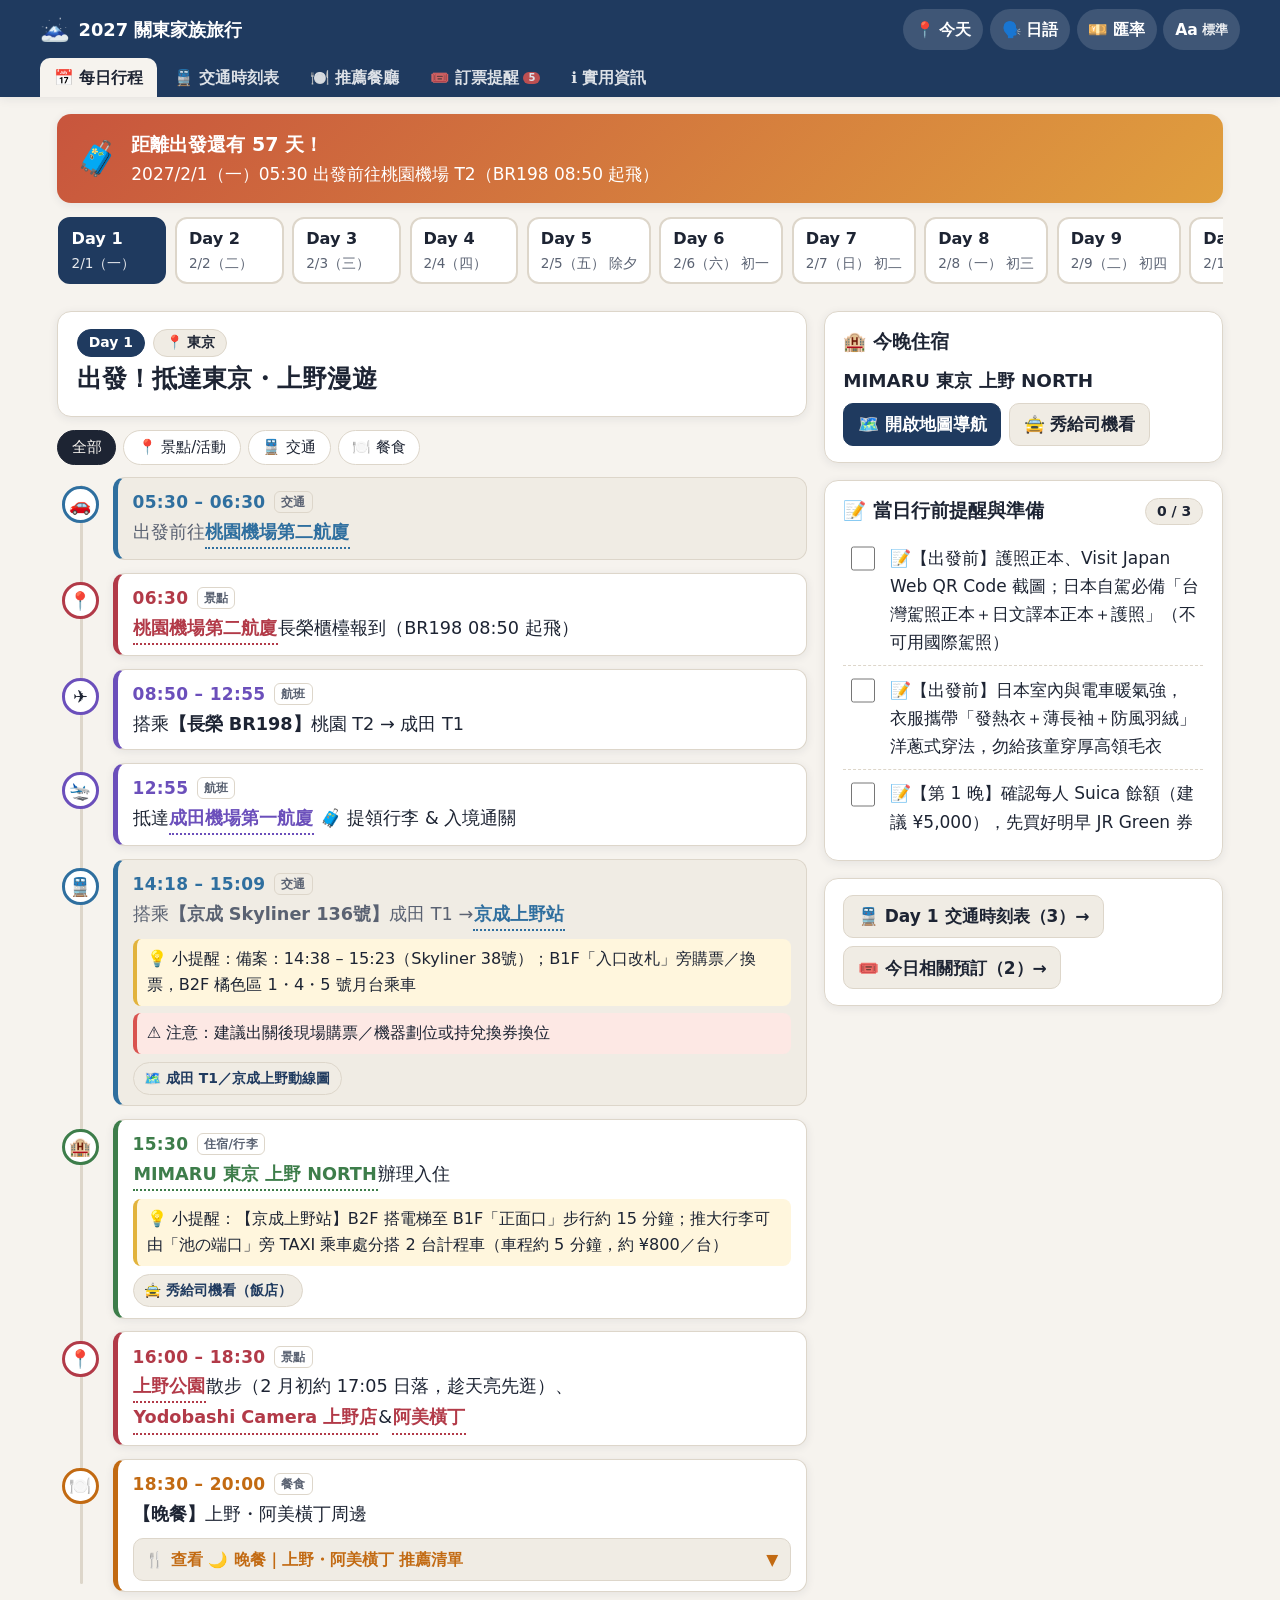
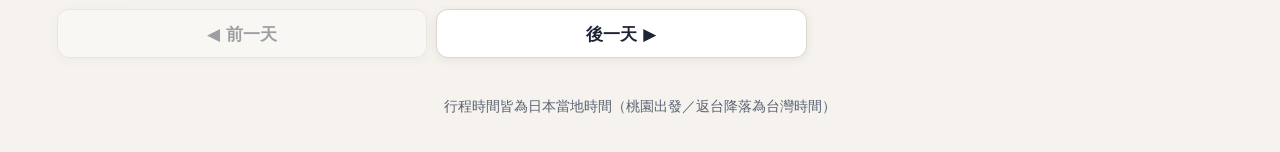
==== index.html @ 56d00644 "Update index.html" ====
<!DOCTYPE html>
<html lang="zh-Hant">
<head>
<meta charset="UTF-8">
<meta name="viewport" content="width=device-width, initial-scale=1, viewport-fit=cover">
<meta name="theme-color" content="#1f3a5f">
<meta name="mobile-web-app-capable" content="yes">
<meta name="apple-mobile-web-app-capable" content="yes">
<meta name="apple-mobile-web-app-status-bar-style" content="black-translucent">
<meta name="apple-mobile-web-app-title" content="關東家族旅行">
<meta name="description" content="2027/2/1–2/10 日本關東10天9夜家族旅行互動行程表、訂票提醒、交通時刻表查詢、推薦餐廳、準備清單與離線導覽助理">
<title>2027 日本關東 10天9夜 家族旅行助理</title>
<link rel="manifest" href="manifest.json">
<link rel="apple-touch-icon" href="apple-touch-icon.png">
<link rel="icon" type="image/svg+xml" href="icon.svg">
<link rel="icon" href="data:image/svg+xml,<svg xmlns='http://www.w3.org/2000/svg' viewBox='0 0 100 100'><text y='.9em' font-size='90'>🗻</text></svg>">
<style>
:root{
  --fs:17px;
  --bg:#f6f3ee; --surface:#ffffff; --surface2:#f0ece4; --text:#1d2433; --muted:#5a6272;
  --line:#ddd6ca; --primary:#1f3a5f; --primary-ink:#ffffff; --accent:#c8553d;
  --c-flight:#6b4fbb; --c-transit:#2f6f9f; --c-food:#c26a12; --c-hotel:#3d7d4a; --c-sight:#b23a48; --c-event:#a1307f;
  --tip-bg:#fff6dd; --tip-line:#e2b33c; --warn-bg:#fde8e4; --warn-line:#d9534f;
  --tier-a:#b23a48; --tier-b:#2f6f9f; --tier-c:#3d7d4a;
  --now:#0f8a5f; --urgent:#c83e2b; --upcoming:#c26a12;
  --shadow:0 2px 10px rgba(30,40,60,.08);
  --radius:14px;
}
[data-theme="dark"]{
  --bg:#12161d; --surface:#1b212b; --surface2:#242c38; --text:#eef1f6; --muted:#a9b2c1;
  --line:#323c4b; --primary:#8fb8ff; --primary-ink:#0d1420; --accent:#ff8a70;
  --c-flight:#b9a3ff; --c-transit:#7cc0ff; --c-food:#ffb366; --c-hotel:#86d897; --c-sight:#ff8f9d; --c-event:#f39be0;
  --tip-bg:#3a3218; --tip-line:#c9a23a; --warn-bg:#40221f; --warn-line:#ff7b72;
  --tier-a:#ff8f9d; --tier-b:#7cc0ff; --tier-c:#86d897;
  --now:#3ddc97; --urgent:#ff7b72; --upcoming:#ffb366;
  --shadow:0 2px 10px rgba(0,0,0,.4);
}
*{box-sizing:border-box}
html{font-size:var(--fs);-webkit-text-size-adjust:100%}
body{margin:0;background:var(--bg);color:var(--text);
  font-family:"Noto Sans TC","PingFang TC","Microsoft JhengHei","Heiti TC",system-ui,-apple-system,"Segoe UI","Apple Color Emoji","Segoe UI Emoji","Segoe UI Symbol","Noto Color Emoji",sans-serif;
  line-height:1.65;padding-bottom:calc(min(4.8rem,92px) + env(safe-area-inset-bottom))}
a{color:var(--primary)}
button{font:inherit;color:inherit;cursor:pointer}
:focus-visible{outline:3px solid var(--accent);outline-offset:2px;border-radius:6px}
.sr-only{position:absolute;width:1px;height:1px;overflow:hidden;clip:rect(0 0 0 0)}

/* ---------- Header ---------- */
header.top{position:sticky;top:0;z-index:20;background:var(--primary);color:var(--primary-ink);
  padding:calc(.55rem + env(safe-area-inset-top)) 1rem .55rem;box-shadow:var(--shadow)}
.top-row{display:flex;align-items:center;gap:.6rem;max-width:1200px;margin:0 auto;flex-wrap:wrap}
.brand{display:flex;align-items:center;gap:.5rem;font-weight:700;font-size:1.05rem;flex:1 1 auto;min-width:0}
.brand span.t{white-space:nowrap;overflow:hidden;text-overflow:ellipsis}
.brand .logo{font-size:1.4rem}
.tools{display:flex;align-items:center;gap:.4rem;flex-wrap:wrap}
.fontbar{display:flex;align-items:center;background:rgba(255,255,255,.14);border-radius:999px;padding:.15rem}
[data-theme="dark"] .fontbar{background:rgba(0,0,0,.18)}
.fontbar .lbl{font-size:.8rem;padding:0 .45rem 0 .55rem;opacity:.9;white-space:nowrap}
.fontbar button{border:0;background:transparent;color:inherit;border-radius:999px;min-width:2.2rem;height:2.2rem;
  display:flex;align-items:center;justify-content:center;font-weight:700;line-height:1;padding:0 .35rem}
.fontbar button[aria-pressed="true"]{background:var(--primary-ink);color:var(--primary)}
.iconbtn{border:0;background:rgba(255,255,255,.14);color:inherit;border-radius:999px;height:2.4rem;min-width:2.4rem;padding:0 .7rem;font-size:.92rem;font-weight:700;display:inline-flex;align-items:center;justify-content:center;gap:.25rem}
[data-theme="dark"] .iconbtn{background:rgba(0,0,0,.18)}
.net-pill{font-size:.78rem;font-weight:800;padding:.2rem .55rem;border-radius:999px;background:#d9534f;color:#fff;display:none;align-items:center;gap:.25rem}
.net-pill.offline{display:inline-flex}
.pwa-steps{text-align:left;background:var(--surface2);border:1px solid var(--line);border-radius:12px;padding:.75rem .95rem;margin:.65rem 0;font-size:.92rem}
.pwa-steps h4{margin:0 0 .3rem;font-size:1rem;color:var(--primary)}
.pwa-steps ol{margin:0;padding-left:1.25rem}
.pwa-steps li{margin:.25rem 0}
nav.tabs{display:none}

/* ---------- Bottom nav (mobile) ---------- */
nav.bottom{position:fixed;left:0;right:0;bottom:0;z-index:30;background:var(--surface);border-top:1px solid var(--line);
  display:flex;justify-content:space-around;overflow-x:auto;padding:.22rem .1rem calc(.22rem + env(safe-area-inset-bottom));box-shadow:0 -2px 10px rgba(0,0,0,.06)}
nav.bottom button{flex:1 0 auto;min-width:2.65rem;border:0;background:none;display:flex;flex-direction:column;align-items:center;gap:.04rem;
  padding:.24rem .15rem;font-size:min(.7rem,13.5px);color:var(--muted);border-radius:10px;white-space:nowrap;position:relative}
nav.bottom button .ic{font-size:min(1.2rem,22px);line-height:1.15}
nav.bottom button[aria-current="page"]{color:var(--primary);font-weight:700;background:var(--surface2)}
.nav-badge{position:absolute;top:.1rem;right:calc(50% - 1.15rem);background:#d9534f;color:#fff;font-size:10px;font-weight:800;line-height:1.2;padding:0 .28rem;border-radius:999px;min-width:1rem;text-align:center}
nav.tabs button{position:relative}
nav.tabs .nav-badge{position:static;margin-left:.25rem;vertical-align:middle;display:inline-block}

main{max-width:1200px;margin:0 auto;padding:1rem}
.view{display:none}
.view.active{display:block;animation:fade .25s ease}
@keyframes fade{from{opacity:0;transform:translateY(4px)}to{opacity:1;transform:none}}

/* ---------- Banner ---------- */
.banner{background:linear-gradient(135deg,var(--accent),#e09f3e);color:#fff;border-radius:var(--radius);
  padding:.85rem 1.1rem;margin-bottom:.65rem;display:flex;align-items:center;justify-content:space-between;gap:.8rem;box-shadow:var(--shadow);flex-wrap:wrap}
[data-theme="dark"] .banner{background:linear-gradient(135deg,#7a2f22,#7a5a1f)}
.banner-main{display:flex;align-items:center;gap:.8rem;flex:1 1 18rem}
.banner .big{font-size:2rem}
.banner b{font-size:1.12rem}

/* ---------- Day picker ---------- */
.daywrap{display:grid;gap:1rem;grid-template-columns:minmax(0,1fr)}
.daywrap > *{min-width:0}
.daypicker{display:flex;gap:.5rem;overflow-x:auto;padding:.2rem .1rem .6rem;scroll-snap-type:x mandatory;-webkit-overflow-scrolling:touch}
.daypicker::-webkit-scrollbar{height:6px}.daypicker::-webkit-scrollbar-thumb{background:var(--line);border-radius:3px}
.daychip{scroll-snap-align:start;flex:0 0 auto;border:2px solid var(--line);background:var(--surface);border-radius:12px;
  padding:.4rem .7rem;text-align:left;min-width:6.4rem;position:relative}
.daychip .dn{font-weight:800;font-size:.95rem;display:block}
.daychip .dd{font-size:.8rem;color:var(--muted);display:block;white-space:nowrap}
.daychip[aria-selected="true"]{border-color:var(--primary);background:var(--primary);color:var(--primary-ink)}
.daychip[aria-selected="true"] .dd{color:inherit;opacity:.9}
.daychip .todaydot{position:absolute;top:.35rem;right:.4rem;background:var(--now);color:#fff;font-size:.65rem;border-radius:6px;padding:0 .3rem}

.dayhead{background:var(--surface);border-radius:var(--radius);padding:1rem 1.1rem;box-shadow:var(--shadow);border:1px solid var(--line)}
.dayhead .row1{display:flex;align-items:center;gap:.5rem;flex-wrap:wrap}
.pill{display:inline-flex;align-items:center;gap:.25rem;border-radius:999px;padding:.08rem .65rem;font-size:.82rem;font-weight:700;background:var(--surface2);color:var(--text);border:1px solid var(--line)}
.pill.holiday{background:#c8102e;color:#fff;border-color:#c8102e}
.pill.area{background:var(--primary);color:var(--primary-ink);border-color:var(--primary)}
.pill.urgent{background:rgba(217,83,79,.15);color:var(--urgent);border-color:var(--urgent)}
.pill.upcoming{background:rgba(194,106,18,.15);color:var(--upcoming);border-color:var(--upcoming)}
.pill.done{background:rgba(15,138,95,.15);color:var(--now);border-color:var(--now)}
.dayhead h2{margin:.35rem 0 .2rem;font-size:1.45rem;line-height:1.35}
.dayhead .date{color:var(--muted);font-size:.95rem}
.daynav{display:flex;gap:.5rem;margin-top:.7rem}
.daynav button{flex:1;border:1px solid var(--line);background:var(--surface2);border-radius:10px;padding:.5rem;font-weight:700}
.daynav button:disabled{opacity:.4;cursor:default}
.stats{display:flex;gap:.4rem;flex-wrap:wrap;margin-top:.6rem}

/* ---------- Filter ---------- */
.filters{display:flex;gap:.4rem;flex-wrap:wrap;margin:.2rem 0 .1rem}
.filters button{border:1px solid var(--line);background:var(--surface);border-radius:999px;padding:.25rem .8rem;font-size:.88rem}
.filters button[aria-pressed="true"]{background:var(--text);color:var(--bg);border-color:var(--text)}

/* ---------- Timeline ---------- */
.timeline{list-style:none;margin:0;padding:0;position:relative}
.timeline::before{content:"";position:absolute;left:1.35rem;top:.5rem;bottom:.5rem;width:3px;background:var(--line);border-radius:2px}
.ev{position:relative;padding-left:3.3rem;margin:0 0 .75rem}
.ev .dot{position:absolute;left:.3rem;top:.55rem;width:2.15rem;height:2.15rem;border-radius:50%;display:flex;align-items:center;justify-content:center;
  font-size:1.05rem;background:var(--surface);border:3px solid var(--cat);z-index:1}
.ev .card{background:var(--surface);border:1px solid var(--line);border-left:5px solid var(--cat);border-radius:12px;padding:.6rem .85rem;box-shadow:var(--shadow)}
.ev .time{font-weight:800;color:var(--cat);font-size:1rem;letter-spacing:.02em;display:flex;align-items:center;gap:.5rem;flex-wrap:wrap}
.ev .cat{font-size:.72rem;font-weight:700;color:var(--muted);border:1px solid var(--line);border-radius:6px;padding:0 .35rem}
.ev .txt{font-size:1.04rem;margin-top:.1rem;word-break:break-word}
.ev.transit .txt{color:var(--muted)}
.ev.flight{--cat:var(--c-flight)} .ev.transit{--cat:var(--c-transit)} .ev.food{--cat:var(--c-food)}
.ev.hotel{--cat:var(--c-hotel)} .ev.sight{--cat:var(--c-sight)} .ev.event{--cat:var(--c-event)}
.ev.transit .card{background:var(--surface2);box-shadow:none}
.ev.past .card{opacity:.6}
.ev.now .card{outline:3px solid var(--now);outline-offset:1px}
.ev .nowtag{background:var(--now);color:#fff;border-radius:6px;padding:0 .4rem;font-size:.75rem}
a.place{display:inline-flex;align-items:center;gap:.1rem;font-weight:700;color:var(--cat);text-decoration:none;border-bottom:2px dotted currentColor;padding:0 .05rem}
.ev.transit a.place{color:var(--c-transit)}
a.place:hover{background:var(--surface2)}
.tip{margin-top:.45rem;background:var(--tip-bg);border-left:4px solid var(--tip-line);border-radius:8px;padding:.4rem .6rem;font-size:.95rem}
.tip.warn{background:var(--warn-bg);border-color:var(--warn-line)}
.ev-links{display:flex;gap:.4rem;flex-wrap:wrap;margin-top:.5rem}
.ev-chip{display:inline-flex;align-items:center;gap:.25rem;font-size:.8rem;font-weight:700;padding:.2rem .55rem;border-radius:8px;
  background:var(--surface);border:1px solid var(--line);color:var(--primary);text-decoration:none;line-height:1.35}
.ev-chip:hover{border-color:var(--primary);background:var(--primary);color:var(--primary-ink)}
.ev-chip.bk-chip{color:var(--c-event)}
.ev-chip.bk-chip.done{color:var(--now);border-color:var(--now)}
.ev-chip.bk-chip:hover{background:var(--c-event);color:#fff;border-color:var(--c-event)}

/* ---------- Inline Meal Recommendations ---------- */
.meal-drawer{margin-top:.55rem;border:1px solid var(--line);border-radius:10px;background:var(--surface2);overflow:hidden}
.meal-drawer summary{padding:.45rem .7rem;font-weight:800;font-size:.92rem;cursor:pointer;color:var(--c-food);display:flex;align-items:center;justify-content:space-between;user-select:none}
.meal-drawer summary:hover{background:rgba(194,106,18,.08)}
.meal-drawer-body{padding:.55rem .7rem;border-top:1px solid var(--line);background:var(--surface);font-size:.93rem}
.tier-block{margin-bottom:.55rem}
.tier-block:last-child{margin-bottom:0}
.tier-badge{display:inline-flex;align-items:center;gap:.25rem;font-size:.82rem;font-weight:800;padding:.1rem .5rem;border-radius:6px;margin-bottom:.25rem}
.tier-badge.ta{background:rgba(178,58,72,.12);color:var(--tier-a);border:1px solid var(--tier-a)}
.tier-badge.tb{background:rgba(47,111,159,.12);color:var(--tier-b);border:1px solid var(--tier-b)}
.tier-badge.tc{background:rgba(61,125,74,.12);color:var(--tier-c);border:1px solid var(--tier-c)}
.tier-list{margin:0;padding-left:1.15rem}
.tier-list li{margin:.22rem 0;line-height:1.5}
.map-mini{display:inline-flex;align-items:center;font-size:.78rem;font-weight:700;padding:.05rem .4rem;margin-left:.3rem;border-radius:6px;background:var(--surface2);border:1px solid var(--line);text-decoration:none;color:var(--primary);white-space:nowrap}
.map-mini:hover{background:var(--primary);color:var(--primary-ink)}

.side-cards{display:grid;gap:1rem}
.box{background:var(--surface);border:1px solid var(--line);border-radius:var(--radius);padding:.9rem 1.1rem;box-shadow:var(--shadow)}
.box h3{margin:0 0 .45rem;font-size:1.1rem;display:flex;align-items:center;gap:.4rem;flex-wrap:wrap}
.box ul{margin:0;padding-left:1.2rem}
.box li{margin:.25rem 0}
.hotelname{font-weight:800;font-size:1.08rem}
.btn{display:inline-flex;align-items:center;gap:.35rem;border:1px solid var(--line);background:var(--surface2);border-radius:10px;padding:.4rem .8rem;
  font-weight:700;text-decoration:none;color:var(--text);margin-top:.4rem}
.btn.primary{background:var(--primary);color:var(--primary-ink);border-color:var(--primary)}
.btn.accent{background:var(--accent);color:#fff;border-color:var(--accent)}
.btn.done-btn{background:var(--now);color:#fff;border-color:var(--now)}
.btn-sm{padding:.22rem .55rem;font-size:.82rem;border-radius:8px;margin-top:0}

/* ---------- Booking Reminder & Timetable Cards ---------- */
.bk-card{display:flex;flex-direction:column;gap:.55rem;position:relative;transition:.15s}
.bk-card.is-done{opacity:.82;border-top-color:var(--now)!important}
.bk-meta{display:grid;grid-template-columns:repeat(auto-fit,minmax(12rem,1fr));gap:.45rem;background:var(--surface2);border:1px solid var(--line);border-radius:10px;padding:.55rem .75rem;font-size:.88rem}
.bk-meta-item b{display:block;font-size:.78rem;color:var(--muted)}
.bk-note-inp{width:100%;font:inherit;font-size:.86rem;padding:.38rem .65rem;border-radius:8px;border:1px solid var(--line);background:var(--surface2);color:var(--text)}
.bk-actions{display:flex;gap:.45rem;flex-wrap:wrap;align-items:center;margin-top:auto;padding-top:.35rem;border-top:1px dashed var(--line)}
.sub-chk-grid{display:grid;grid-template-columns:repeat(auto-fill,minmax(12.5rem,1fr));gap:.35rem;background:var(--surface2);padding:.5rem .65rem;border-radius:10px;border:1px solid var(--line);font-size:.86rem}
.sub-chk-grid label{display:flex;align-items:center;gap:.4rem;cursor:pointer}
.sub-chk-grid input{width:1.1rem;height:1.1rem;accent-color:var(--now)}

.tt-card{display:flex;flex-direction:column;gap:.45rem}
.tt-domain{font-size:.76rem;color:var(--muted);word-break:break-all}
.quick-tt-table{width:100%;border-collapse:collapse;font-size:.88rem}
.quick-tt-table th,.quick-tt-table td{border-bottom:1px solid var(--line);padding:.45rem .4rem;text-align:left;vertical-align:top}
.quick-tt-table th{background:var(--surface2);color:var(--text);font-weight:800;white-space:nowrap}

/* ---------- Overview & Dining ---------- */
.searchbox{display:flex;gap:.5rem;margin-bottom:1rem;flex-wrap:wrap}
.searchbox input{flex:1;min-width:14rem;font:inherit;padding:.65rem .9rem;border-radius:12px;border:2px solid var(--line);background:var(--surface);color:var(--text)}
.grid{display:grid;grid-template-columns:repeat(auto-fill,minmax(min(100%,18rem),1fr));gap:1rem}
.grid-wide{display:grid;grid-template-columns:repeat(auto-fill,minmax(min(100%,24rem),1fr));gap:1rem}
.dcard{background:var(--surface);border:1px solid var(--line);border-radius:var(--radius);padding:.9rem 1rem;box-shadow:var(--shadow);text-align:left;width:100%;
  display:flex;flex-direction:column;gap:.35rem;border-top:6px solid var(--areac,var(--primary))}
.dcard:hover{transform:translateY(-2px);transition:.15s}
.dcard .h{display:flex;justify-content:space-between;align-items:center;gap:.4rem;flex-wrap:wrap}
.dcard .n{font-weight:800;font-size:1.05rem}
.dcard .ti{font-weight:800;font-size:1.12rem;line-height:1.35}
.dcard .hl{color:var(--muted);font-size:.92rem}
.dcard .ho{font-size:.88rem;border-top:1px dashed var(--line);padding-top:.35rem}
.results .r{background:var(--surface);border:1px solid var(--line);border-radius:12px;padding:.6rem .85rem;margin-bottom:.5rem;width:100%;text-align:left;display:block}
.results .r small{color:var(--muted);font-weight:700}
mark{background:#ffe066;color:#000;border-radius:3px;padding:0 .1rem}

/* ---------- Phrasebook Cards ---------- */
.phrase-grid{display:grid;grid-template-columns:repeat(auto-fill,minmax(min(100%,16rem),1fr));gap:.75rem;margin-top:.6rem}
.phrase-card{background:var(--surface2);border:1px solid var(--line);border-radius:12px;padding:.7rem .85rem;text-align:left;width:100%;transition:.15s}
.phrase-card:hover{border-color:var(--primary)}
.phrase-card .zh{font-size:.86rem;color:var(--muted);font-weight:700}
.phrase-card .ja{font-size:1.15rem;font-weight:800;margin:.2rem 0;line-height:1.4}
.phrase-card .ro{font-size:.78rem;color:var(--muted)}

/* ---------- Checklist ---------- */
.progress{height:.8rem;background:var(--surface2);border-radius:999px;overflow:hidden;border:1px solid var(--line)}
.progress > div{height:100%;background:var(--now);width:0;transition:width .3s}
.check{display:flex;gap:.7rem;align-items:flex-start;padding:.55rem .2rem;border-bottom:1px dashed var(--line);cursor:pointer}
.check:last-child{border-bottom:0}
.check input{width:1.45rem;height:1.45rem;margin-top:.15rem;flex:0 0 auto;accent-color:var(--now)}
.check.done span{text-decoration:line-through;color:var(--muted)}
.check .del-btn{margin-left:auto;border:0;background:transparent;color:var(--muted);font-size:.9rem;padding:0 .3rem}
.check .del-btn:hover{color:var(--warn-line)}
.add-chk-row{display:flex;gap:.5rem;margin-top:.75rem;flex-wrap:wrap}
.add-chk-row input{flex:1;min-width:12rem;font:inherit;padding:.45rem .75rem;border-radius:10px;border:1px solid var(--line);background:var(--surface2);color:var(--text)}

/* ---------- Currency Calculator ---------- */
.calc-row{display:grid;grid-template-columns:1fr auto 1fr;gap:.5rem;align-items:center;margin:.5rem 0}
.calc-row input{width:100%;font:inherit;font-weight:800;padding:.45rem .65rem;border-radius:10px;border:1px solid var(--line);background:var(--surface2);color:var(--text)}
.preset-chips{display:flex;gap:.35rem;flex-wrap:wrap;margin-top:.45rem}
.preset-chips button{border:1px solid var(--line);background:var(--surface2);border-radius:999px;padding:.15rem .6rem;font-size:.82rem;font-weight:700}

/* ---------- Modal (Phrase zoom) ---------- */
.modal-backdrop{position:fixed;inset:0;background:rgba(0,0,0,.65);z-index:50;display:none;align-items:center;justify-content:center;padding:1rem}
.modal-backdrop.open{display:flex}
.modal-card{background:var(--surface);color:var(--text);border-radius:18px;max-width:32rem;width:100%;padding:1.4rem;box-shadow:0 10px 30px rgba(0,0,0,.35);text-align:center;border:2px solid var(--primary)}
.modal-card .m-zh{font-size:1rem;color:var(--muted);font-weight:700}
.modal-card .m-ja{font-size:1.85rem;font-weight:900;margin:.8rem 0;line-height:1.45;word-break:break-word}

/* ---------- Info ---------- */
table.info{width:100%;border-collapse:collapse;font-size:.95rem}
table.info th,table.info td{border-bottom:1px solid var(--line);padding:.45rem .3rem;text-align:left;vertical-align:top}
table.info th{color:var(--muted);font-weight:700;white-space:nowrap}
.tel{font-size:1.5rem;font-weight:800;text-decoration:none}
.sectitle{font-size:1.3rem;margin:.2rem 0 .8rem}
.foot{color:var(--muted);font-size:.82rem;text-align:center;margin:2rem 0 1rem}

/* ---------- Subtabs, Quick Pills, Modals & Toast ---------- */
.subtabs{display:none;gap:.4rem;background:var(--surface);border:1px solid var(--line);border-radius:14px;padding:.35rem;margin-bottom:.9rem;box-shadow:var(--shadow)}
.subtabs.show{display:flex}
.subtabs button{flex:1;border:0;background:transparent;color:var(--muted);padding:.48rem .6rem;border-radius:10px;font-weight:800;font-size:.92rem;transition:.15s}
.subtabs button[aria-selected="true"]{background:var(--primary);color:#fff}
.quick-actions{display:flex;gap:.4rem;flex-wrap:wrap;margin-top:.5rem}
.quick-pill{display:inline-flex;align-items:center;gap:.28rem;padding:.24rem .62rem;border-radius:999px;border:1px solid var(--line);background:var(--surface2);color:var(--primary);font-size:.82rem;font-weight:800;text-decoration:none}
.quick-pill:hover{border-color:var(--primary);background:color-mix(in srgb,var(--primary) 10%,var(--surface))}
.daynav-bottom{display:flex;gap:.55rem;margin:1rem 0 .2rem}
.daynav-bottom button{flex:1;padding:.55rem .8rem;border-radius:12px;border:1px solid var(--line);background:var(--surface);color:var(--text);font-weight:800;box-shadow:var(--shadow)}
.daynav-bottom button:disabled{opacity:.4;cursor:not-allowed}
.modal-card.wide{max-width:40rem;text-align:left;max-height:88vh;overflow-y:auto;padding:1.15rem}
.modal-hd{display:flex;justify-content:space-between;align-items:flex-start;gap:.6rem;margin-bottom:.75rem;padding-bottom:.5rem;border-bottom:1px dashed var(--line)}
.modal-hd h3{margin:0;font-size:1.08rem;line-height:1.35;min-width:0;flex:1}
.modal-close{flex:0 0 auto;white-space:nowrap;display:inline-flex;align-items:center;justify-content:center;gap:.2rem;border:1px solid var(--line);background:var(--surface2);color:var(--text);border-radius:999px;padding:.3rem .75rem;font-weight:800;font-size:.86rem;line-height:1.2}
.taxi-prompt{font-size:1.05rem;font-weight:800;color:var(--primary);margin-bottom:.4rem}
.taxi-ja{font-size:2rem;font-weight:900;line-height:1.3;margin:.4rem 0;word-break:break-word}
.taxi-addr{font-size:1.18rem;font-weight:800;background:var(--surface2);border:1.5px solid var(--line);border-radius:12px;padding:.7rem .85rem;margin:.65rem 0;line-height:1.5}
.taxi-tel{display:inline-block;font-size:1.25rem;font-weight:900;color:var(--primary);text-decoration:none;margin-bottom:.8rem}
.toast{position:fixed;left:50%;bottom:4.8rem;transform:translateX(-50%) translateY(20px);background:#1e293b;color:#fff;padding:.5rem 1rem;border-radius:999px;font-size:.88rem;font-weight:700;z-index:60;opacity:0;pointer-events:none;transition:opacity .2s,transform .2s;box-shadow:0 6px 20px rgba(0,0,0,.3);white-space:nowrap;max-width:92vw;overflow:hidden;text-overflow:ellipsis}
.toast.show{opacity:1;transform:translateX(-50%) translateY(0)}
.vg-svg{width:100%;height:auto;display:block;border-radius:10px;background:var(--surface2);border:1px solid var(--line)}
.vg-grid2{display:grid;grid-template-columns:repeat(auto-fit,minmax(min(100%,13rem),1fr));gap:.55rem;margin-top:.45rem}
.vg-grid3{display:grid;grid-template-columns:repeat(auto-fit,minmax(min(100%,9.5rem),1fr));gap:.5rem;margin-top:.45rem}
.vg-box{background:var(--surface2);border:1.5px solid var(--line);border-radius:10px;padding:.55rem .65rem;font-size:.86rem;line-height:1.45}
.vg-box.orange{border-color:#d97706;background:color-mix(in srgb,#d97706 10%,var(--surface))}
.vg-box.blue{border-color:#2563eb;background:color-mix(in srgb,#2563eb 8%,var(--surface))}
.vg-box.green{border-color:#15803d;background:color-mix(in srgb,#15803d 9%,var(--surface))}
.vg-box.red{border-color:#dc2626;background:color-mix(in srgb,#dc2626 9%,var(--surface))}
.vg-box.dashed{border-style:dashed}
.vg-floor{display:flex;align-items:stretch;gap:.55rem;padding:.45rem .6rem;border-radius:9px;margin-bottom:.35rem;border:1.5px solid var(--line);background:var(--surface2);font-size:.86rem;line-height:1.4}
.vg-floor:last-child{margin-bottom:0}
.vg-floor .fl{flex:0 0 4.6rem;font-weight:900;font-size:.82rem;display:flex;align-items:center;justify-content:center;border-radius:6px;padding:.15rem .3rem;color:#fff;text-align:center}
.vg-note{margin-top:.55rem;padding:.5rem .65rem;border-radius:8px;font-size:.84rem;background:color-mix(in srgb,var(--tip-line) 12%,var(--surface2));border-left:3px solid var(--tip-line)}
.vg-note.warn{background:color-mix(in srgb,var(--warn-line) 12%,var(--surface2));border-left-color:var(--warn-line)}

/* ---------- Desktop ---------- */
@media (min-width:900px){
  body{padding-bottom:0}
  nav.bottom{display:none}
  nav.tabs{display:flex;gap:.2rem;max-width:1200px;margin:.45rem auto 0;flex-wrap:wrap}
  nav.tabs button{border:0;background:transparent;color:inherit;padding:.4rem .8rem;border-radius:10px 10px 0 0;font-weight:700;opacity:.85;font-size:.92rem}
  nav.tabs button[aria-current="page"]{background:var(--bg);color:var(--text);opacity:1}
  header.top{padding-bottom:0}
  .daywrap{grid-template-columns:minmax(0,1fr) 23.5rem;align-items:start}
  .daywrap .full{grid-column:1 / -1}
  .side-cards{position:sticky;top:8.5rem}
}
@media (max-width:520px){
  .brand span.t{font-size:.95rem}
  .fontbar .lbl{display:none}
  .tools{width:100%;justify-content:space-between}
}
@media print{
  header.top,nav,.daynav,.filters,.daypicker,.banner,.booking-strip,.searchbox{display:none!important}
  body{background:#fff;padding:0}
  .view{display:block!important}
  .ev .card,.box,.dayhead{box-shadow:none}
}
@media (prefers-reduced-motion:reduce){*{animation:none!important;transition:none!important}}
</style>
</head>
<body>

<header class="top">
  <div class="top-row">
    <div class="brand"><span class="logo" aria-hidden="true">🗻</span><span class="t">2027 關東家族旅行</span></div>
    <div class="tools">
      <button class="iconbtn" id="todayJumpBtn" aria-label="跳回今天此刻行程" title="跳回今天此刻行程">📍 <span class="lbl">今天</span></button>
      <button class="iconbtn" id="phraseHubBtn" aria-label="旅途日語溝通手冊" title="全場景日語溝通卡">🗣️ <span class="lbl">日語</span></button>
      <button class="iconbtn" id="calcBtn" aria-label="快速日幣台幣換算" title="快速匯率換算">💴 <span class="lbl">匯率</span></button>
      <button class="iconbtn" id="fontCycleBtn" aria-label="切換字級大小" title="點擊切換字級大小">Aa <span id="fontLbl" style="font-size:.78rem;opacity:.9">標準</span></button>
      <span class="net-pill" id="netPill" role="status">📴 離線</span>
    </div>
  </div>
  <nav class="tabs" aria-label="主選單"></nav>
</header>

<main>
  <div id="banner"></div>

  <div class="subtabs" id="subtabsMore" role="tablist" aria-label="實用資訊子分頁">
    <button type="button" role="tab" data-sub="packing" aria-selected="true">🎒 攜帶物品</button>
    <button type="button" role="tab" data-sub="hotel" aria-selected="false">🏨 住宿行李</button>
    <button type="button" role="tab" data-sub="info" aria-selected="false">🚨 緊急＆設定</button>
  </div>

  <!-- 每日行程 -->
  <section class="view" id="v-day" aria-label="每日行程">
    <div class="daywrap">
      <div class="full">
        <div class="daypicker" id="daypicker" role="tablist" aria-label="選擇日期"></div>
      </div>
      <div>
        <div class="dayhead" id="dayhead"></div>
        <div class="filters" id="filters" role="group" aria-label="篩選類別" style="margin:.75rem 0 .7rem"></div>
        <ol class="timeline" id="timeline"></ol>
        <div class="daynav-bottom" id="daynavBottom"></div>
      </div>
      <aside class="side-cards" id="side"></aside>
    </div>
  </section>

  <!-- 訂票與預訂提醒 -->
  <section class="view" id="v-booking" aria-label="訂票提醒">
    <h2 class="sectitle">🎟️ 訂票與預訂清單 ＆ 搶票時程提醒</h2>
    <div class="box" style="margin-bottom:1rem" id="bookingDash"></div>
    <div class="searchbox">
      <label class="sr-only" for="bq">搜尋訂票與預訂項目</label>
      <input id="bq" type="search" placeholder="🔍 搜尋預訂項目、日期、注意事項…（例：晴空塔、新幹線、富士急、12/01、今半、Toyota）" autocomplete="off">
    </div>
    <div class="filters" id="bookingStatusFilters" role="group" aria-label="依預訂狀態篩選" style="margin-bottom:.5rem"></div>
    <div class="filters" id="bookingCatFilters" role="group" aria-label="依類別篩選" style="margin-bottom:1rem"></div>
    <div id="bookingDayBar"></div>
    <div class="grid-wide" id="bookingGrid"></div>
  </section>

  <!-- 交通時刻表與常用連結查詢 -->
  <section class="view" id="v-transit" aria-label="交通時刻表查詢">
    <h2 class="sectitle">🚆 交通時刻表 ＆ 常用連結查詢（共 35 項）</h2>
    <div class="box" style="margin-bottom:1rem">
      <div style="display:flex;justify-content:space-between;align-items:center;gap:.5rem;flex-wrap:wrap">
        <div>
          <b>⚡ 10 天核心交通班次 ＆ 轉乘備案速查表（100% 離線可查）</b>
          <div style="color:var(--muted);font-size:.88rem">彙整每日主班次、備案班次、乘車月台與 Suica／購票注意事項</div>
        </div>
        <button class="btn" id="toggleQuickTtBtn" style="margin:0">展開／收合班次速查表 ▼</button>
      </div>
      <div id="quickTtWrap" style="display:none;margin-top:.75rem;overflow-x:auto"></div>
    </div>

    <div class="searchbox">
      <label class="sr-only" for="tq">搜尋交通時刻表與連結</label>
      <input id="tq" type="search" placeholder="🔍 搜尋路線、車站、車次、編號或說明…（例：Skyliner、はくたか、江之電、接駁車、富士急、川越、#24）" autocomplete="off">
    </div>
    <div class="filters" id="transitCatFilters" role="group" aria-label="依交通分類篩選" style="margin-bottom:.5rem"></div>
    <div class="filters" id="transitDayFilters" role="group" aria-label="依行程日篩選" style="margin-bottom:1rem"></div>
    <div class="grid-wide" id="transitGrid"></div>
  </section>

  <!-- 美食指南 (A/B/C 推薦餐廳) -->
  <section class="view" id="v-food" aria-label="推薦餐廳">
    <h2 class="sectitle">🍽️ 每日推薦餐廳清單</h2>
    <div class="searchbox">
      <label class="sr-only" for="fq">搜尋餐廳</label>
      <input id="fq" type="search" placeholder="🔍 搜尋餐廳、料理或點餐方式…（例：敘敘苑、鰻魚飯、壽司郎、中文平板、便當、傳米）" autocomplete="off">
    </div>
    <div class="filters" id="foodDayFilters" role="group" aria-label="依天數篩選餐廳" style="margin-bottom:.5rem"></div>
    <div class="filters" id="foodTierFilters" role="group" aria-label="依等級篩選餐廳" style="margin-bottom:1rem"></div>
    <div class="grid-wide" id="foodGrid"></div>
  </section>

  <!-- 住宿 -->
  <section class="view" id="v-hotel" aria-label="住宿">
    <h2 class="sectitle">🏨 住宿安排（共 9 晚）＆ 大行李寄送動線</h2>
    <div class="grid" id="hotels"></div>
  </section>

  <!-- 攜帶物品 -->
  <section class="view" id="v-packing" aria-label="攜帶物品">
    <h2 class="sectitle">🎒 建議攜帶物品 ＆ 自訂清單</h2>
    <div class="box" style="margin-bottom:1rem">
      <div style="display:flex;justify-content:space-between;align-items:center;gap:.5rem;flex-wrap:wrap">
        <b id="progtxt">完成 0 / 0</b>
        <div style="display:flex;gap:.4rem;flex-wrap:wrap">
          <button class="btn" id="filterUncheckedBtn" style="margin:0">僅看未完成</button>
          <button class="btn" id="resetChk" style="margin:0">🔄 全部重設</button>
        </div>
      </div>
      <div class="progress" style="margin-top:.5rem" aria-hidden="true"><div id="progbar"></div></div>
      <div class="add-chk-row">
        <input id="customChkInput" type="text" placeholder="➕ 新增個人或家族待辦事項（例：預約成田機場接送、買兒童雪鏡）">
        <button class="btn primary" id="addCustomChkBtn" style="margin:0">新增項目</button>
      </div>
    </div>
    <div class="grid-wide" id="checks"></div>
  </section>

  <!-- 緊急與設定 -->
  <section class="view" id="v-info" aria-label="緊急聯絡與設定">
    <h2 class="sectitle">🚨 緊急聯絡、工具 ＆ 離線設定</h2>
    <div class="grid-wide" id="info"></div>
  </section>

  <p class="foot">行程時間皆為日本當地時間（桃園出發／返台降落為台灣時間）</p>
</main>

<!-- 🗣️ 全場景旅途日語溝通手冊 Modal -->
<div class="modal-backdrop" id="phraseHubModal" role="dialog" aria-modal="true" aria-labelledby="hubTitle">
  <div class="modal-card wide" style="text-align:left">
    <div class="modal-hd">
      <h3 id="hubTitle">🗣️ 旅途指差し日語溝通手冊</h3>
      <button type="button" class="modal-close" id="closeHubBtn">✕ 關閉</button>
    </div>
    <div class="searchbox" style="margin-bottom:.6rem">
      <label class="sr-only" for="hubSearch">搜尋日語會話</label>
      <input id="hubSearch" type="search" placeholder="🔍 搜尋關鍵字…（例：免稅、置物櫃、雪胎、發燒、合照、刷卡、月台）" autocomplete="off">
    </div>
    <div class="filters" id="hubCats" role="group" aria-label="依旅途情境篩選日語會話" style="margin-bottom:.6rem"></div>
    <div id="partyBar" style="display:flex;align-items:center;gap:.5rem;flex-wrap:wrap;padding:.45rem .65rem;background:var(--surface);border:1px solid var(--border);border-radius:10px;font-size:.86rem;margin-bottom:.65rem">
      <span>👨‍👩‍👦‍👦 <b>用餐人數：</b></span>
      <span style="display:inline-flex;align-items:center;gap:.25rem">大人 <button type="button" class="btn" id="adultMinus" style="margin:0;padding:.1rem .45rem;min-height:0">−</button> <b id="adultCnt">4</b> <button type="button" class="btn" id="adultPlus" style="margin:0;padding:.1rem .45rem;min-height:0">＋</button></span>
      <span style="display:inline-flex;align-items:center;gap:.25rem">小孩 <button type="button" class="btn" id="kidMinus" style="margin:0;padding:.1rem .45rem;min-height:0">−</button> <b id="kidCnt">2</b> <button type="button" class="btn" id="kidPlus" style="margin:0;padding:.1rem .45rem;min-height:0">＋</button></span>
      <span style="color:var(--muted);font-size:.8rem" id="partySummary">（共 6 位，即時同步候位卡）</span>
    </div>
    <div id="hubWrap" class="phrase-grid" style="margin-top:0"></div>
  </div>
</div>

<!-- 🔍 全站綜合搜尋 Modal -->
<div class="modal-backdrop" id="searchModal" role="dialog" aria-modal="true" aria-labelledby="searchTitle">
  <div class="modal-card wide" style="text-align:left">
    <div class="modal-hd">
      <h3 id="searchTitle">🔍 全站綜合搜尋</h3>
      <button type="button" class="modal-close" id="closeSearchBtn">✕ 關閉</button>
    </div>
    <div class="searchbox" style="margin-bottom:.6rem">
      <label class="sr-only" for="q">搜尋行程、訂票、時刻表與餐廳</label>
      <input id="q" type="search" placeholder="🔍 搜尋景點、餐廳、班次、訂票提醒、時刻表…（例：晴空塔、はくたか、黑貓、樹冰祭、敘敘苑）" autocomplete="off">
    </div>
    <div class="results" id="results" style="margin-top:0"></div>
    <div id="searchHint" style="color:var(--muted);font-size:.88rem;padding:.4rem .2rem">輸入關鍵字即可一次搜尋 10 天行程、推薦餐廳、訂票提醒與交通時刻表。</div>
  </div>
</div>

<!-- 指差し溝通卡放大 Modal -->
<div class="modal-backdrop" id="phraseModal" role="dialog" aria-modal="true" aria-labelledby="mZh">
  <div class="modal-card">
    <div class="m-zh" id="mZh"></div>
    <div class="m-ja" id="mJa"></div>
    <div class="phrase-card ro" id="mRo" style="margin-bottom:1rem;font-size:.9rem"></div>
    <div style="display:flex;gap:.5rem;justify-content:center;flex-wrap:wrap">
      <button type="button" class="btn" id="speakPhraseBtn" style="margin:0">🔊 播放日語發音</button>
      <button type="button" class="btn primary" id="closeModalBtn" style="margin:0">✕ 關閉畫面</button>
    </div>
  </div>
</div>

<!-- 📍 地點迷你名片 Modal（中文＋日文＋羅馬拼音＋發音＋Google 地圖） -->
<div class="modal-backdrop" id="placeModal" role="dialog" aria-modal="true" aria-labelledby="plZh">
  <div class="modal-card" style="max-width:30rem">
    <div class="m-zh" id="plZh"></div>
    <div class="m-ja" id="plJa"></div>
    <div class="phrase-card ro" id="plRo" style="margin-bottom:1rem;font-size:.95rem"></div>
    <div style="display:flex;gap:.5rem;justify-content:center;flex-wrap:wrap">
      <a class="btn primary" id="plMapBtn" href="#" target="_blank" rel="noopener" style="margin:0">🗺️ 開啟 Google 地圖</a>
      <button type="button" class="btn" id="plSpeakBtn" style="margin:0">🔊 播放日語發音</button>
      <button type="button" class="btn" id="closePlaceBtn" style="margin:0">✕ 關閉</button>
    </div>
  </div>
</div>

<!-- 🚖 秀給司機看 日文大字卡 Modal -->
<div class="modal-backdrop" id="taxiModal" role="dialog" aria-modal="true" aria-labelledby="taxiJa">
  <div class="modal-card" style="max-width:34rem">
    <div class="taxi-prompt">運転手さん、ここまでお願いします</div>
    <div style="font-size:.86rem;color:var(--muted);margin-bottom:.25rem">（司機先生，請載我們到這裡）</div>
    <div class="taxi-ja" id="taxiJa"></div>
    <div style="font-size:.9rem;color:var(--muted);font-weight:700" id="taxiZh"></div>
    <div class="taxi-addr" id="taxiAddr"></div>
    <div><a class="taxi-tel" id="taxiTel" href="#"></a></div>
    <div style="font-size:.8rem;color:var(--muted);margin-bottom:.85rem">💡 可將電話號碼提供給司機輸入車機導航</div>
    <button class="btn primary" id="closeTaxiBtn">✕ 關閉畫面</button>
  </div>
</div>

<!-- 💴 快速匯率換算 Modal -->
<div class="modal-backdrop" id="calcModal" role="dialog" aria-modal="true" aria-labelledby="calcTitle">
  <div class="modal-card" style="max-width:28rem;text-align:left">
    <div class="modal-hd">
      <h3 id="calcTitle">💴 快速日幣 ↔ 台幣換算</h3>
      <button type="button" class="modal-close" id="closeCalcBtn">✕ 關閉</button>
    </div>
    <div style="font-size:.86rem;color:var(--muted);margin-bottom:.4rem">
      匯率設定：1 JPY = <input id="mRateInp" type="number" step="0.001" value="0.215" style="width:5.2rem;font:inherit;padding:.15rem .35rem;border:1px solid var(--line);border-radius:6px;background:var(--surface2);color:var(--text)"> TWD
    </div>
    <div class="calc-row">
      <div><label style="font-size:.8rem;color:var(--muted)">日幣 (JPY ¥)</label><input id="mJpyInp" type="number" value="1000" inputmode="decimal"></div>
      <div style="font-weight:800;padding-top:1.1rem">↔</div>
      <div><label style="font-size:.8rem;color:var(--muted)">台幣 (TWD $)</label><input id="mTwdInp" type="number" value="215" inputmode="decimal"></div>
    </div>
    <div class="preset-chips" id="mCalcPresets">
      <button type="button" data-jpy="500">¥500</button>
      <button type="button" data-jpy="1000">¥1,000</button>
      <button type="button" data-jpy="3000">¥3,000</button>
      <button type="button" data-jpy="5000">¥5,000</button>
      <button type="button" data-jpy="10000">¥10,000</button>
    </div>
  </div>
</div>

<!-- 🗺️ 關鍵節點動線／樓層圖解 按需 Modal -->
<div class="modal-backdrop" id="guideModal" role="dialog" aria-modal="true" aria-labelledby="guideTitle">
  <div class="modal-card wide">
    <div class="modal-hd">
      <h3 id="guideTitle"></h3>
      <button type="button" class="modal-close" id="closeGuideBtn">✕ 關閉</button>
    </div>
    <div id="guideBody"></div>
  </div>
</div>

<div class="toast" id="toast" role="status" aria-live="polite"></div>

<!-- PWA 安裝與離線使用教學 Modal -->
<div class="modal-backdrop" id="pwaModal" role="dialog" aria-modal="true" aria-labelledby="pwaTitle">
  <div class="modal-card" style="max-width:34rem">
    <h3 id="pwaTitle" style="margin:0 0 .35rem;font-size:1.25rem;justify-content:center">📲 安裝「關東家族旅行 App」</h3>
    <div style="font-size:.9rem;color:var(--muted);margin-bottom:.6rem">安裝至手機主畫面後，可像原生 App 全螢幕開啟，在飛機上、地下鐵或山區無網路時也能<b>100% 離線查閱行程、訂票提醒、班次速查、餐廳與勾選清單</b>！</div>
    <div id="nativeInstallWrap" style="display:none;margin-bottom:.75rem">
      <button class="btn primary" id="triggerNativeInstallBtn" style="width:100%;justify-content:center;padding:.65rem;font-size:1.05rem">✨ 立即一鍵安裝到手機／電腦</button>
    </div>
    <div class="pwa-steps">
      <h4>🍎 iPhone / iPad（Safari 瀏覽器）</h4>
      <ol>
        <li>點擊 Safari 底部中間的<b>「分享」按鈕 📤</b>（方框向上箭頭）</li>
        <li>選單往下滑，點選<b>「加入主畫面 (Add to Home Screen)」➕</b></li>
        <li>點擊右上角<b>「新增」</b>，桌面即會出現「🗻 關東家族旅行」App 圖示！</li>
      </ol>
    </div>
    <div class="pwa-steps">
      <h4>🤖 Android 手機（Chrome 瀏覽器）</h4>
      <ol>
        <li>點擊上方「立即一鍵安裝」按鈕，或點 Chrome 右上角<b>「選單（三個點）」</b></li>
        <li>點選<b>「安裝應用程式」</b>或<b>「加到主畫面」</b>即可完成！</li>
      </ol>
    </div>
    <div style="font-size:.82rem;color:var(--muted);margin:.5rem 0 .8rem" id="pwaSwStatus">正在檢查離線快取狀態…</div>
    <button class="btn primary" id="closePwaModalBtn">我知道了</button>
  </div>
</div>

<nav class="bottom" aria-label="主選單"></nav>

<script>
/* =========================================================
   1. 每日行程總表（100% 同步自 Google 試算表「每日行程總表」）
   ========================================================= */
const DAYS = [
 {date:'2027-02-01', wd:'一', tag:'', title:'出發！抵達東京・上野漫遊', area:'東京', map:'東京', color:'#2f6f9f',
  items:[
   ['05:30-06:30','🚗 出發前往【桃園機場第二航廈】'],
   ['06:30','📍 【桃園機場第二航廈】長榮櫃檯報到（BR198 08:50 起飛）'],
   ['08:50-12:55','✈️ 搭乘【長榮 BR198】桃園 T2 → 成田 T1',{tt:[1]}],
   ['12:55','🛬 抵達【成田機場第一航廈】 🧳 提領行李 & 入境通關'],
   ['14:18-15:09','🚆 搭乘【京成 Skyliner 136號】成田 T1 →【京成上野站】 💡 備案：14:38 – 15:23（Skyliner 38號）；B1F「入口改札」旁購票／換票，B2F 橘色區 1・4・5 號月台乘車 ⚠️ 建議出關後現場購票／機器劃位或持兌換券換位',{tt:[6,8],bk:8}],
   ['15:30','📍 【MIMARU 東京 上野 NORTH】辦理入住 💡 【京成上野站】B2F 搭電梯至 B1F「正面口」步行約 15 分鐘；推大行李可由「池の端口」旁 TAXI 乘車處分搭 2 台計程車（車程約 5 分鐘，約 ¥800／台）'],
   ['16:00-18:30','📍 【上野公園】散步（2 月初約 17:05 日落，趁天亮先逛）、【Yodobashi Camera 上野店】&【阿美橫丁】'],
   ['18:30-20:00','🍽️ 【晚餐】上野・阿美橫丁周邊',{bk:6}]
  ],
  hotel:'MIMARU 東京 上野 NORTH', night:'第 1 晚',
  prep:[
   '📝【出發前】護照正本、Visit Japan Web QR Code 截圖；日本自駕必備「台灣駕照正本＋日文譯本正本＋護照」（不可用國際駕照）',
   '📝【出發前】日本室內與電車暖氣強，衣服攜帶「發熱衣＋薄長袖＋防風羽絨」洋蔥式穿法，勿給孩童穿厚高領毛衣',
   '📝【第 1 晚】確認每人 Suica 餘額（建議 ¥5,000），先買好明早 JR Green 券'
  ],
  meals:[
   {slot:'🌙 晚餐｜上野・阿美橫丁', match:'晚餐', tiers:[
    {tier:'A', label:'【A 級】特色名店（可訂位）', list:[
     {name:'燒肉 陽山道 上野本店／廣小路店', note:'官網／Tabelog 訂位，中英文菜單、有包廂'},
     {name:'鰻割烹 伊豆榮 不忍亭', note:'Gurunavi／HotPepper 訂位，繁中菜單'}
    ]},
    {tier:'B', label:'【B 級】平價家庭／壽司連鎖', list:[
     {name:'壽司郎 上野店／藏壽司 御徒町店', note:'App／EPARK 預約，中文平板'},
     {name:'しゃぶ菜 上野', note:'Gurunavi 訂位，壽喜燒涮涮鍋吃到飽'},
     {name:'ガスト Gusto 上野広小路店／ジョナサン 上野公園前店', note:'中文平板＋機器人送餐'}
    ]},
    {tier:'C', label:'【C 級】快速牛丼／定食', list:[
     {name:'松屋 上野浅草口店／上野店', note:'24H 營業'},
     {name:'すき家 Sukiya 御徒町駅南口店／上野六丁目店', note:'快速外帶／內用'},
     {name:'吉野家 上野駅前店／やよい軒 東上野店', note:'JR 上野站旁／日式定食'}
    ]}
   ]}
  ]},

 {date:'2027-02-02', wd:'二', tag:'', title:'鎌倉古都・江之島夕照點燈', area:'鎌倉・江之島', map:'神奈川', color:'#2a9d8f',
  items:[
   ['07:00','🚶 步行至【上野站】（約 10 分鐘） 💡 平日通勤尖峰，建議早出門至月台排自由席綠車，選「車廂兩端」或「下層」較易有座位'],
   ['07:46-08:51','🚆 【上野站】搭 JR 東海道線 →【戶塚站】4 號月台 (08:30)，對面 3 號月台轉 08:40 橫須賀線 →【鎌倉站】(08:51) 💡 上車前先用 Suica 購買 Green 券',{tt:[9]}],
   ['08:51','🚃 抵達【鎌倉站】 💡 鎌倉→長谷→江之島→藤澤全程刷 Suica 即可，無須購買一日券'],
   ['09:00-10:00','📍 【鶴岡八幡宮】參拜'],
   ['10:00-11:30','📍 【小町通老街】逛街散步（店家約 10:00 – 11:00 陸續開門）'],
   ['11:30-12:30','🍽️ 【午餐】小町通周邊餐廳',{bk:6}],
   ['12:36-12:40','🚃 【鎌倉站】搭江之電 →【長谷站】',{tt:[10]}],
   ['12:50-14:20','📍 【高德院大佛】&【長谷寺】參拜'],
   ['14:33-14:53','🚃 搭江之電：【長谷站】→【江之島站】',{tt:[11]}],
   ['15:00-16:00','📍 漫步【江之島弁天橋】、參道商店街，參拜【江島神社邊津宮】、【江島神社中津宮】 💡 現場出示或購買「江の島シーキャンドルセット券 ＋ナイト」入場',{tt:[35],bk:4}],
   ['16:00-17:15','📍 【江之島山頂花園】🌅 賞湘南夕陽與富士山海景、咖啡廳避寒 ⚠️ 岩屋 17:00 閉館且坡道無手扶梯，建議山頂往下走 10 分鐘看海蝕平台即可折返'],
   ['17:15-18:30','📍 【Sea Candle 展望燈塔】關東三大點燈「湘南の宝石」（2 月約 17:30 點燈）',{tt:[35],bk:4}],
   ['19:01-19:07','🚃 【片瀨江之島站】搭小田急江之島線 →【藤澤站】（備案：江之島站 18:54 搭江之電）',{tt:[13,12]}],
   ['19:40-20:34','🚆 【藤澤站】搭 JR 東海道線 →【上野站】 💡 買便當車上享用',{tt:[14]}]
  ],
  hotel:'MIMARU 東京 上野 NORTH', night:'第 2 晚（連住第 2 晚）',
  prep:[
   '📝【第 2 晚】整理大行李，分為輕井澤使用及明日寄送至河口湖旅館 2 類'
  ],
  meals:[
   {slot:'🌞 午餐｜鎌倉小町通（11:30–12:30）', match:'午餐', tiers:[
    {tier:'A', label:'【A 級】特色名店（可訂位）', list:[
     {name:'GARDEN HOUSE Kamakura', note:'09:00 開，TableCheck／Tabelog 訂位，英文菜單'},
     {name:'和彩 八倉 小町通店', note:'11:00 開，Gurunavi／HotPepper 訂位，吻仔魚海鮮丼'}
    ]},
    {tier:'B', label:'【B 級】平價家庭連鎖', list:[
     {name:'不二家レストラン 鎌倉店', note:'10:00 開，小町通入口 2F，洋食漢堡排／兒童餐'},
     {name:'大戶屋 鎌倉若宮大路店／薩莉亞 鎌倉駅前店', note:'家庭連鎖定食／義式餐廳'}
    ]}
   ]},
   {slot:'🌙 晚餐｜藤澤站外帶便當／周邊備案', match:'便當', tiers:[
    {tier:'A', label:'【A 級】特色名店（可訂位）', list:[
     {name:'個室和食 肉と魚 殻YABURI 藤澤店／燒肉 新羅', note:'HotPepper 訂位，英文菜單'}
    ]},
    {tier:'B', label:'【B 級】平價家庭／壽司連鎖', list:[
     {name:'壽司郎 藤沢オーパ店', note:'南口 OPA 4F，App 預約'},
     {name:'牛角／温野菜 藤澤店', note:'HotPepper 訂位'},
     {name:'ガスト Gusto 藤沢北口店／大戶屋 藤沢南口店', note:'平價家庭餐廳／定食'}
    ]},
    {tier:'C', label:'【C 級】快速牛丼／便當', list:[
     {name:'松屋／吉野家／なか卯 藤澤站周邊分店', note:'快速丼飯烏龍麵'},
     {name:'小田急百貨 B1 便當街／崎陽軒燒賣便當', note:'可買上 JR 綠車享用'}
    ]}
   ]}
  ]},

 {date:'2027-02-03', wd:'三', tag:'', title:'前進輕井澤・森林教會巡禮', area:'輕井澤', map:'輕井澤', color:'#3d7d4a',
  items:[
   ['08:20','🚶 步行至【上野站】（約 10 分鐘）'],
   ['08:47-09:43','🚆 搭乘北陸新幹線【はくたか 555號】直達【輕井澤站】',{tt:[2,4,5,9],bk:7}],
   ['09:43-10:00','🚆 抵達【輕井澤站】，步行至南口 (B-1) 接駁車站牌候車',{tt:[24]}],
   ['10:00-10:10','🚗 【輕井澤站】南口 (B-1) 搭王子接駁車（棕線）→【輕井澤王子大飯店西館】',{tt:[24]}],
   ['10:10-10:35','🧳 於【輕井澤王子大飯店西館】櫃檯寄放當日行李，並順便交寄黑貓宅急便大行李往【Fuji View Hotel】（指定 2/5 送達） 💡 若錯過 10:00 接駁車可步行約 10–12 分鐘至【輕井澤王子大飯店西館】'],
   ['10:35-10:50','🚕 直接由【輕井澤王子大飯店西館】搭計程車前往【星野榆樹街小鎮】（車程約 15 分鐘，約 ¥3,000–¥3,500／台） 💡 備案：步行至【輕井澤站】北口 1 號站牌搭冬季平日 11:20 – 11:39（或 10:30／11:50）西武觀光巴士至【星野溫泉蜻蜓之湯】',{tt:[26,28]}],
   ['10:50-12:00','📍 【星野榆樹街小鎮】逛街及河畔散步'],
   ['11:30-13:15','🍽️ 【星野榆樹街小鎮】・【午餐】小鎮餐廳',{bk:6}],
   ['13:15-14:45','📍 【輕井澤高原教會】&【石之教堂 內村鑑三紀念堂】 ⚠️ 森林坡道冬季易結冰請慢行；石之教堂視現場婚禮情況開放'],
   ['15:00-15:20','🚌 【星野溫泉蜻蜓之湯】或【湯川站】搭西武觀光巴士（備案下班：16:00 – 16:20）→【輕井澤站】北口',{tt:[27,28]}],
   ['15:30-16:00','🚗 南口搭王子接駁車（棕線）→【輕井澤王子大飯店西館】Check-in（若上午有未寄出之黑貓大行李可於此時補寄）',{tt:[24]}],
   ['16:30-18:00','📍 【輕井澤王子購物廣場】採購'],
   ['19:00','🍽️ 【晚餐】輕井澤王子 Outlet 味之街',{bk:6}],
   ['20:00／20:30','🚗 搭王子接駁車（棕線）→【輕井澤王子大飯店西館】（20:00→20:10／20:30→20:40）',{tt:[24]}]
  ],
  hotel:'輕井澤王子大飯店 西館', night:'第 3 晚',
  prep:[
   '📝【第 3 晚】備妥明日 Snow Park 玩雪保暖衣物與防水手套'
  ],
  meals:[
   {slot:'🌞 午餐｜輕井澤榆樹街小鎮', match:'午餐', tiers:[
    {tier:'A', label:'【A 級】特色名店', list:[
     {name:'Bakery & Restaurant SAWAMURA 澤村', note:'TableCheck 訂位，歐風料理／烤雞漢堡排，英文菜單'},
     {name:'Il Sogno イル・ソーニョ', note:'Gurunavi 訂位，石窯披薩義大利麵，英文菜單'},
     {name:'せきれい橋 川上庵', note:'現場抽號，大蝦天婦羅蕎麥麵，中英文菜單'}
    ]}
   ]},
   {slot:'🌙 晚餐｜輕井澤 Outlet 味之街（冬季平日 21:00 關、L.O. 20:30）', match:'晚餐', tiers:[
    {tier:'A', label:'【A 級】特色名店', list:[
     {name:'熟成和牛燒肉 Aging Beef', note:'Tabelog／一休訂位，L.O. 20:00，中英文菜單'},
     {name:'信州ソースかつ丼 明治亭', note:'現場候位，醬汁豬排丼，中英文圖示菜單'},
     {name:'門前洋食 藤屋平五郎／中國料理 月季花', note:'Tabelog 訂位'}
    ]},
    {tier:'B', label:'【B 級】平價家庭／漢堡', list:[
     {name:'KUA`AINA 夏威夷厚牛肉漢堡', note:'Outlet 東館側'}
    ]},
    {tier:'C', label:'【C 級】快速簡餐', list:[
     {name:'Outlet 美食街「太陽と緑のキッチン」', note:'神座拉麵／讚岐烏龍麵'},
     {name:'7-Eleven（Outlet 內至 22:00）／FamilyMart（北口站前）', note:'便利商店簡餐'}
    ]}
   ]}
  ]},

 {date:'2027-02-04', wd:'四', tag:'', title:'輕井澤玩雪・舊輕井澤銀座', area:'輕井澤', map:'輕井澤', color:'#3d7d4a',
  items:[
   ['07:30-08:30','🍽️ 【輕井澤王子大飯店西館】自助早餐'],
   ['09:05-09:15','🚗 搭王子接駁車（棕線）→【輕井澤王子大飯店東館】',{tt:[24]}],
   ['09:30-11:15','📍 【輕井澤王子滑雪場】🛷 玩雪盆 & 雪胎（Tubing） ⚠️ 現場購票；留意孩童鞋襪保暖，備妥乾襪與防水手套'],
   ['11:15-11:55','🚗 【輕井澤王子大飯店東館】搭王子接駁車（綠線）經【輕井澤王子大飯店西館】轉往【輕井澤王子購物廣場】',{tt:[24]}],
   ['12:00-14:00','🍽️ 【輕井澤王子購物廣場】・【午餐】Food Court 美食街'],
   ['14:10-14:17','🚌 【輕井澤站】北口 2 號站牌搭草輕交通巴士 →【舊輕井澤銀座通】（車程約 7 分鐘；亦可搭計程車約 5 分鐘） ⚠️ 不支援 Suica／PASMO（可付現、感應信用卡或 PayPay）',{tt:[29]}],
   ['14:20-15:50','📍 【舊輕井澤銀座通】散步 💡 2 月平日為淡季，逾半店家約 16:00 打烊；提早逛完可順遊【雲場池】看雪景倒影'],
   ['16:15-16:20','🚌 【舊輕井澤銀座通】搭西武觀光巴士 →【輕井澤站】北口（16:08 前候車）',{tt:[27,28]}],
   ['16:30-19:00','📍 【輕井澤王子購物廣場】採購'],
   ['19:00','🍽️ 【晚餐】輕井澤王子 Outlet 味之街',{bk:6}],
   ['20:00／20:30','🚗 搭王子接駁車（棕線）→【輕井澤王子大飯店西館】（20:00→20:10／20:30→20:40）',{tt:[24]}]
  ],
  hotel:'輕井澤王子大飯店 西館', night:'第 4 晚（連住第 2 晚）',
  prep:[
   '📝【第 4 晚】打包隨身行李，再確認「台灣駕照正本＋日文譯本正本＋護照」已帶在身上'
  ],
  meals:[
   {slot:'🌞 午餐｜輕井澤 Outlet 美食街', match:'Food Court', tiers:[
    {tier:'B', label:'【B / C 級】太陽と緑のキッチン（中英文圖示自助點餐）', list:[
     {name:'どうとんぼり神座（拉麵）', note:'道頓堀神座白菜拉麵'},
     {name:'備中手延べうどん びぜん（烏龍麵）', note:'手延烏龍麵'},
     {name:'ビストロ かつき（牛排飯）', note:'鐵板牛排飯／洋食'},
     {name:'築地ハレの日（海鮮丼）', note:'新鮮海鮮丼'}
    ]}
   ]},
   {slot:'🌙 晚餐｜輕井澤 Outlet 味之街／王子西館', match:'味之街', tiers:[
    {tier:'A', label:'【A 級】特色名店', list:[
     {name:'王子西館 Primrose 自助百匯', note:'官網訂位'},
     {name:'味之街：明治亭豬排丼／Aging Beef 燒肉／築地ハレの日壽司', note:'Outlet 味之街餐廳群'}
    ]},
    {tier:'B', label:'【B / C 級】平價連鎖備案', list:[
     {name:'COCO\'S ココス 輕井澤店', note:'中輕井澤國道 18 號旁，中文平板'},
     {name:'其餘美食街與超商備案同 Day 3', note:'太陽と緑のキッチン／7-Eleven（至22:00）'}
    ]}
   ]}
  ]},

 {date:'2027-02-05', wd:'五', tag:'除夕', title:'轉往河口湖・自駕開始', area:'河口湖', map:'河口湖', color:'#c8553d',
  items:[
   ['07:30-08:15','🍽️ 【輕井澤王子大飯店西館】自助早餐'],
   ['08:20-08:25','🚗 【輕井澤王子大飯店西館】搭王子接駁車（08:20 綠線）→【輕井澤站】南口（車程約 5 分鐘，預留雪地上天橋時間） 💡 建議提早至站牌候車，以免客滿（備案：08:05 – 08:25 棕線始發）',{tt:[24]}],
   ['09:19-10:22','🚆 搭乘北陸新幹線【はくたか 554號】→【東京站】',{tt:[3,4,5],bk:7}],
   ['11:10-13:17','🚌 【東京站】八重洲南口「8 號乘車處（8番のりば）」搭富士急高速巴士 119號 →【河口湖站】 ⚠️ 北陸新幹線在 20–23 號月台，出「新幹線南のりかえ口」經南通路至八重洲南口；若先去大丸東京 B1（八重洲北口／中央口側）買便當，須再往南步行約 3–4 分鐘至八重洲南口 1F 屋外 8 號乘車處 ⚠️ 全程無中停休息；若塞車晚於 14:00 取車，致電【Toyota 富士河口湖店】(0555-72-1100) 留車',{tt:[25],bk:9}],
   ['14:00','🚗 【Toyota 富士河口湖店】（河口湖站步行約 7 分鐘）取車（備妥駕照正本、日文譯本正本與護照並確認雪胎）',{tt:[33],bk:1}],
   ['14:30-15:00','🚗 自駕前往【Fuji View Hotel】（車程約 15 分鐘），先寄放行李並於 15:00 入住'],
   ['15:00','📍 飯店庭園與湖邊散步、享受富士溫泉'],
   ['17:45','🍽️ 【除夕晚宴】Fuji View Hotel 飯店內餐廳 ⚠️ 敷島／Bellevue 皆採「17:45／19:45」兩部制，須事前預約 17:45 時段',{bk:2}]
  ],
  hotel:'Fuji View Hotel', night:'第 5 晚',
  prep:[
   '📝【第 5 晚】確認除夕晚餐 17:45 預約；向櫃檯詢問明後兩晚「冬花火」有無預約制免費接駁車；備妥明早日出防寒毛帽、手套與車用除霜準備'
  ],
  meals:[
   {slot:'🌞 午餐｜東京站八重洲南口外帶便當', match:'八重洲南口', tiers:[
    {tier:'A', label:'🍱 外帶便當推薦', list:[
     {name:'大丸東京店 B1 ほっぺタウン', note:'10:00 開，八重洲南口巴士站旁！敘敘苑、淺草今半、まい泉三明治'},
     {name:'駅弁屋 祭 東京站', note:'東京站改札內，逾 150 款鐵路便當'}
    ]}
   ]},
   {slot:'🌙 除夕晚餐｜Fuji View Hotel 飯店內', match:'除夕晚宴', tiers:[
    {tier:'A', label:'【A 級】飯店餐廳（須事前預約 17:45 時段）', list:[
     {name:'法式餐廳 Bellevue（ベルビュー）', note:'飯店內西式コース（兩部制 17:45／19:45）'},
     {name:'日本料理 敷島（Shikishima）', note:'飯店內會席料理（兩部制 17:45／19:45）'}
    ]},
    {tier:'B', label:'【B / C 級】外食備案（自駕約 3–5 分鐘）', list:[
     {name:'壽司郎 河口湖BELL店／ガスト Gusto／バーミヤン Bamiyan／すき家 Sukiya', note:'中文平板點餐、附免費停車場'}
    ]}
   ]}
  ]},

 {date:'2027-02-06', wd:'六', tag:'初一', title:'逆富士・天上山・冬花火', area:'河口湖', map:'河口湖', color:'#c8553d',
  items:[
   ['06:15-07:15','🚗 自駕前往北岸【大石公園】（車程約 15 分鐘）・📍【大石公園】賞日出（約 06:40）與富士山逆富士 ⚠️ 清晨約 -8°C，過河口湖大橋防路面黑冰；提早 10 分鐘發動暖氣除霜，賞日出後開車返回飯店'],
   ['07:30-08:30','🍽️ 【Fuji View Hotel】自助早餐'],
   ['08:50-09:00','🚗 自駕前往【富士山景觀纜車】（車程約 10 分鐘，停河口湖畔「縣營免費停車場」） ⚠️ 週末遊客眾多，建議提早出發排隊搭乘',{tt:[34],bk:12}],
   ['09:30-11:30','📍 【富士山景觀纜車】🚡 敲天上之鐘、俯瞰河口湖全景、吃狸貓糰子 💡 現場排隊搭乘；冬季末班下山 16:40',{tt:[34],bk:12}],
   ['11:30-13:10','🍽️ 自駕前往【旅之站 kawaguchiko base】（車程約 10 分鐘）地產市集・【午餐】Terrace Kitchen & 採購伴手禮'],
   ['13:10-15:30','📍 自駕前往【河口湖音樂盒之森美術館】（車程約 10 分鐘）🎻 室內吹暖氣欣賞世界最大管風琴演奏、歐風庭園拍攝富士山'],
   ['15:30-15:45','🚗 開車返回【Fuji View Hotel】休息泡湯'],
   ['17:00-18:30','🍽️ 【晚餐】飯店晚餐（預約 17:45 場次）或河口湖外食',{bk:6}],
   ['18:30-18:45','🚗 自駕前往【平濱停車場】（車程約 12 分鐘，配雪胎）或【船津濱停車場】 💡 19:00 前停妥避開車潮'],
   ['19:00-19:50','🚗 車內休息（備毛毯、暖暖包） ⚠️ 19:30 施放「確認舉辦信號煙火」（強風大雪可能停辦）'],
   ['20:00-20:20','✨ 【河口湖冬花火】'],
   ['20:40-20:55','🚗 散場防塞：在車內休息約 15–20 分鐘待車潮消退，開車返回飯店']
  ],
  hotel:'Fuji View Hotel', night:'第 6 晚（連住第 2 晚）',
  prep:[
   '📝【第 6 晚】備妥明日【新倉山淺間公園】防滑雪靴與簡易鞋底冰爪'
  ],
  meals:[
   {slot:'🌞 午餐｜旅の駅 kawaguchiko base', match:'午餐', tiers:[
    {tier:'B', label:'【B 級】テラスキッチン（Terrace Kitchen）', list:[
     {name:'旅の駅 kawaguchiko base テラスキッチン', note:'甲州富士櫻豬排、富士山漢堡排、甲州牛排、烏龍麵（中英文觸控點餐機，180 席免預約）'}
    ]}
   ]},
   {slot:'🌙 初一晚餐｜河口湖自駕特選（皆附免費停車場）', match:'晚餐', tiers:[
    {tier:'A', label:'【A 級】特色名店', list:[
     {name:'網燒 HANA', note:'HotPepper 訂位，湖畔景觀燒肉，中英文菜單'},
     {name:'ほうとう蔵 步成 河口湖店', note:'現場／線上抽號，冠軍餺飥麵，中文平板點餐'}
    ]},
    {tier:'B', label:'【B / C 級】平價連鎖備案', list:[
     {name:'壽司郎 河口湖BELL店／ガスト Gusto／バーミヤン Bamiyan／すき家 Sukiya／丸龜製麵', note:'同 Day 5 河口湖BELL周邊連鎖餐廳（開車 3–5 分鐘）'}
    ]}
   ]}
  ]},

 {date:'2027-02-07', wd:'日', tag:'初二', title:'新倉山五重塔・忍野八海・西湖樹冰祭', area:'富士五湖', map:'山梨', color:'#c8553d',
  items:[
   ['07:30-08:30','🍽️ 【Fuji View Hotel】自助早餐'],
   ['08:30-08:50','🚗 自駕前往【新倉山淺間公園】（車程約 20 分鐘）'],
   ['08:50-10:30','📍 【新倉山淺間公園】📸 晨間順光拍攝忠靈塔與富士山（登 398 階；右側有緩坡車道） ⚠️ 冬晨階梯殘雪結冰，請穿防滑雪靴或簡易鞋底冰爪'],
   ['10:30-11:00','🚗 自駕前往【忍野八海】（車程約 25 分鐘，建議停池本或中島停車場）'],
   ['11:00-12:00','📍 【忍野八海】湧泉雪景漫步'],
   ['12:00-13:00','🍽️ 【午餐】忍野八海周邊餐廳（蕎麥麵／烏龍麵）'],
   ['13:00-13:45','🚗 自駕前往【西湖療癒之里根場】（車程約 30–35 分鐘）'],
   ['13:45-15:00','📍 【西湖療癒之里根場】（冬季至 16:30，最後入場 16:00）🏮 漫步茅葺聚落、眺望富士山、體驗工藝與茶屋甜點'],
   ['15:05-16:00','📍 【西湖野鳥之森公園】❄️ 2027/2/6–2/14 期間限定，距根場車程約 5 分鐘・🗻 欣賞高達 5–10 公尺巨型冰雕群與富士山同框、逛樹冰茶屋'],
   ['16:30-17:00','🚗 開車返回【Fuji View Hotel】'],
   ['17:30-18:45','🍽️ 【晚餐】飯店晚餐（預約 17:45 場次）或河口湖外食',{bk:6}],
   ['20:00-20:20','✨ 【河口湖冬花火】Day 2（彈性備案）']
  ],
  hotel:'Fuji View Hotel', night:'第 7 晚（連住第 3 晚）',
  prep:[
   '📝【第 7 晚】打包大行李，確認【東京晴空塔】觀景台預約門票 QR Code'
  ],
  meals:[
   {slot:'🌞 午餐｜忍野八海在地名店', match:'午餐', tiers:[
    {tier:'A', label:'【A 級】特色名店', list:[
     {name:'池本茶屋', note:'中池水車正對面，湧泉蕎麥麵、炭烤岩魚，中英文圖片菜單'},
     {name:'名泉そば／彥兵衛うどん', note:'吉田烏龍麵／蕎麥麵'}
    ]},
    {tier:'C', label:'【C 級】快速簡餐（139 號國道順路）', list:[
     {name:'松屋＋松のや 富士吉田店（24H）／麥當勞 139 富士吉田店', note:'附停車場與中文點餐機'}
    ]}
   ]},
   {slot:'🌙 初二晚餐｜河口湖自駕特選（皆附免費停車場）', match:'晚餐', tiers:[
    {tier:'A', label:'【A 級】特色名店', list:[
     {name:'燒肉 ひまわり亭 向日葵亭', note:'官網 Toreta 訂位，A5 和牛燒肉，英文菜單'},
     {name:'ほうとう不動 東戀路店', note:'雲朵造型餐廳，300 席翻桌快，中英文菜單'}
    ]},
    {tier:'B', label:'【B / C 級】平價連鎖備案', list:[
     {name:'かっぱ寿司 河口湖店（新幹線送餐）或同 Day 5 壽司郎／Gusto／Sukiya', note:'中文平板連鎖餐廳'}
    ]}
   ]}
  ]},

 {date:'2027-02-08', wd:'一', tag:'初三', title:'回到東京・淺草寺與晴空塔夕照', area:'東京', map:'東京', color:'#2f6f9f',
  items:[
   ['07:30-08:15','🍽️ 【Fuji View Hotel】自助早餐'],
   ['08:15-08:30','🚗 先送家人與行李至【河口湖站】，駕駛再開往「ENEOS セルフ富士河口湖SS」加滿油'],
   ['08:45','🚗 【Toyota 富士河口湖店】還車，駕駛輕裝步行約 7 分鐘回車站會合',{tt:[33],bk:1}],
   ['09:30-11:35','🚌 【河口湖站】（2 號站牌）搭富士急高速巴士 8 號 →【東京站日本橋口】',{tt:[25],bk:10}],
   ['11:59-12:05','🚃 【東京站】搭 JR 山手線 →【御徒町站】',{tt:[15]}],
   ['12:05-12:15','🧳 【&Here TOKYO UENO】步行至飯店寄放行李（約 10 分鐘）'],
   ['12:45-14:00','🍽️ 【午餐】上野廣小路站周邊餐廳',{bk:6}],
   ['14:07-14:14','🚃 【上野廣小路站】搭東京 Metro 銀座線 →【淺草站】',{tt:[16]}],
   ['14:16-15:30','📍 【淺草寺】參拜，可順遊雷門正對面【淺草文化觀光中心】8F 免費展望台'],
   ['15:30-16:20','🚶 【淺草寺】經隅田川步道橋（Sumida River Walk）→【牛嶋神社】參拜 → 散步前往【東京晴空塔】 ⚠️ 全程約 2 公里；若走累可於【淺草站】搭東武晴空塔線 1 站至「とうきょうスカイツリー駅」，或搭計程車前往'],
   ['16:30-17:45','📍 【東京晴空塔】🌅 16:30 入場一次看白日街景、夕陽富士山（約 17:10 日落）與璀璨夜景 💡 出示線上預購門票 QR Code 入場（現場 4F 櫃檯購票每張加收 ¥500 手續費）',{tt:[36],bk:3}],
   ['17:45-19:00','📍 【東京晴空街道商場】逛街採購'],
   ['19:00-20:30','🍽️ 【晚餐】晴空塔內餐廳',{bk:6}],
   ['20:34-20:55','🚃 【押上站】(20:34) 搭都營淺草線 →【淺草站】走地下連通道（約 7 分鐘）轉銀座線 →【上野廣小路站】',{tt:[17,18]}]
  ],
  hotel:'&Here TOKYO UENO', night:'第 8 晚',
  prep:[
   '📝【第 8 晚】整理明日川越輕便隨身包、確認每人 Suica 餘額'
  ],
  meals:[
   {slot:'🌞 午餐｜上野廣小路站（&Here 步行約 3 分鐘）', match:'午餐', tiers:[
    {tier:'A', label:'【A 級】特色名店（可訂位）', list:[
     {name:'敘敘苑 上野廣小路店／マルイ店', note:'官網／一休訂位，商業午餐，繁中平板'},
     {name:'とんかつ井泉 本店', note:'炸豬排創始老店，英文菜單'}
    ]},
    {tier:'B', label:'【B / C 級】平價連鎖備案', list:[
     {name:'同 Day 1 上野連鎖餐廳（壽司郎／藏壽司／Gusto／薩莉亞／松屋／Sukiya）', note:'中文平板／快速點餐'}
    ]}
   ]},
   {slot:'🌙 晚餐｜晴空塔 Solamachi & 押上站', match:'晚餐', tiers:[
    {tier:'A', label:'【A 級】特色名店（可訂位）', list:[
     {name:'ひつまぶし名古屋 備長', note:'Solamachi 6F，鰻魚飯三吃，繁中菜單'},
     {name:'敘敘苑 晴空塔 30F 高空景觀店／利久牛舌 (6F)', note:'30F 高空燒肉官網訂位／6F 仙台牛舌'}
    ]},
    {tier:'B', label:'【B 級】平價家庭／壽司連鎖', list:[
     {name:'くら寿司 押上駅前店', note:'全球旗艦店，EPARK 預約'},
     {name:'とんかつ和幸 (6F，繁中菜單)／一風堂拉麵／宮武讚岐烏龍麵 (3F)', note:'Solamachi 餐廳與美食街'}
    ]},
    {tier:'C', label:'【C 級】快速牛丼', list:[
     {name:'すき家／松屋／吉野家 押上周邊分店', note:'晴空塔周邊快速丼飯'}
    ]}
   ]}
  ]},

 {date:'2027-02-09', wd:'二', tag:'初四', title:'小江戶川越一日遊', area:'川越', map:'川越', color:'#8a5a44',
  items:[
   ['07:30','🚶 步行至【御徒町站】（約 3–5 分鐘）'],
   ['07:45-08:49','🚆 【御徒町站】(07:45) 搭 JR 山手線 →【池袋站】(08:04) 轉 08:15 東武東上線急行 (始發) →【川越站】(08:49) 💡 備案：建議 07:20 出門，搭 07:28 JR 山手線 →【池袋站】(07:47) 轉 08:00 急行 →【川越站】(08:34) 💡 全程刷 Suica 即可，無須購買一日券',{tt:[19,20,21]}],
   ['09:05-10:05','🚌 搭西武巴士「本52」（09:10 – 09:14 抵喜多院入口，刷 Suica，步行約 4 分鐘）・📍【喜多院】參拜（冬季平日 09:00 開門，晨間人潮最少）',{tt:[30]}],
   ['10:08-11:05','🚌 【喜多院前公車站】搭東武巡迴巴士「名03」（平日首班 10:08→10:18）→【博物館前公車站】（亦可直接步行約 8 分鐘）・📍【川越城本丸御殿】參觀（09:00 開館） 💡 「T2 喜多院前」在東側近成田山（與「喜多院入口」不同站牌），請認明「東武バス」勿搭錯 Eagle Bus',{tt:[31]}],
   ['11:05-12:10','🚶 漫步前往【川越冰川神社】（釣鯛魚詩籤、繪馬隧道），隨後散步至【藏造一番街】'],
   ['12:10-13:20','🍽️ 【午餐】藏造一番街周邊餐廳（鰻魚飯／地瓜料理）',{bk:6}],
   ['13:20-14:30','📍 【菓子屋橫丁】（含【吉伊卡哇川越店】）→【藏造一番街】品嚐地瓜甜點與採買伴手禮'],
   ['14:30-15:20','📍 沿【藏造一番街】往南逛（【時之鐘】、【星巴克時之鐘店】；時間充裕可順遊【小江戶藏里】／【川越祭會館】）'],
   ['15:20-16:40','🚶 步行參觀【大正浪漫夢通】→【川越熊野神社】'],
   ['16:45-16:58','🚌 【蓮馨寺公車站】搭東武「川越01」路線巴士 →【川越站】（備案：16:52 – 17:05，或步行約 15 分鐘；請認明東武巴士站牌）',{tt:[32]}],
   ['17:21-18:15','🚆 【川越站】(17:21) 搭東武東上線川越特急 →【池袋站】(17:49) 轉 17:54／17:57 山手線 →【御徒町站】(18:12／18:15)',{tt:[22,21,23]}],
   ['18:30-19:45','🍽️ 【晚餐】御徒町站周邊晚餐',{bk:5}]
  ],
  hotel:'&Here TOKYO UENO', night:'第 9 晚（連住第 2 晚）',
  prep:[
   '📝【第 9 晚】打包戰利品與行李，確認液體未超標、行動電源全數隨身攜帶（不可託運）'
  ],
  meals:[
   {slot:'🌞 午餐｜川越藏造一番街周邊', match:'午餐', tiers:[
    {tier:'A', label:'【A 級】特色名店', list:[
     {name:'川越 いちのや 本店', note:'HotPepper 線上訂位，300 席百年鰻魚名店，中英文菜單'},
     {name:'小川菊／うなぎ傳米（DENBE）川越店', note:'小川菊當日掃 QR 抽號（中文抽號機與中英菜單）／傳米位於時之鐘旁，林屋同集團姊妹店，週二正常營業'},
     {name:'陶路子 とろっこ', note:'地瓜迷你懷石膳，英文菜單'}
    ]},
    {tier:'B', label:'【B / C 級】平價連鎖備案', list:[
     {name:'ぎょうざの満洲 本川越駅前店（平價煎餃／定食）／Gusto／大戶屋／Sukiya', note:'中文平板與快速定食'}
    ]}
   ]},
   {slot:'🌙 晚餐｜御徒町慶功宴（&Here 步行約 3 分鐘）', match:'晚餐', tiers:[
    {tier:'A', label:'【A 級】慶功名店（可訂位）', list:[
     {name:'人形町今半 上野廣小路店', note:'TableCheck／一休訂位，和牛壽喜燒女將代煮，繁中菜單'},
     {name:'かに道樂 上野店', note:'官網／Gurunavi 訂位，螃蟹包廂，繁中平板'}
    ]},
    {tier:'B', label:'【B / C 級】平價連鎖備案', list:[
     {name:'同 Day 1 上野周邊備案（しゃぶ菜／牛角／壽司郎／藏壽司／Gusto）', note:'壽喜燒吃到飽／燒肉／迴轉壽司'}
    ]}
   ]}
  ]},

  {date:'2027-02-10', wd:'三', tag:'初五', title:'滿載而歸・返回台灣', area:'東京→台灣', map:'成田機場', color:'#6b4fbb',
  items:[
   ['09:30','🚶 辦理退房，步行至【京成上野站】（約 10 分鐘）'],
   ['10:00-10:57','🚆 搭乘【京成 Skyliner 129號】→【成田機場第一航廈】 ⚠️ 10:53 停靠「第 2 航廈」請勿下車，長榮於終點站「第 1 航廈 (10:57)」下車',{tt:[6,8],bk:11}],
   ['10:57-12:00','📍 抵達【成田機場第一航廈】，辦理長榮櫃檯登機報到＆托運行李'],
   ['12:00-13:15','🍽️ 【午餐】成田機場 T1 餐廳（4F／B1F），餐後出境免稅採購'],
   ['14:00-17:05','✈️ 搭乘【長榮 BR197】成田 T1 → 桃園 T2',{tt:[1]}],
   ['17:05','🛬 降落【桃園機場第二航廈】']
  ],
  hotel:'', night:'',
  prep:[],
  meals:[
   {slot:'🌞 午餐｜成田機場 第 1 航廈（出境前中央大樓 4F／B1F）', match:'午餐', tiers:[
    {tier:'A', label:'【A 級】特色名店（4F NARITA Dining Terrace）', list:[
     {name:'成田山 川豐', note:'4F，現烤鰻魚飯／親子丼，中文平板點餐'},
     {name:'築地 壽司岩', note:'4F，江戶前握壽司，中英文菜單'}
    ]},
    {tier:'B', label:'【B 級】平價家庭餐廳（4F）', list:[
     {name:'Royal Host ロイヤルホスト', note:'4F，空間寬敞可放行李，和牛漢堡排／兒童餐，中英文菜單'}
    ]},
    {tier:'C', label:'【C 級】快速簡餐（3–5 分鐘上菜）', list:[
     {name:'天丼てんや Tenya（4F）／だし茶漬け えん（4F）', note:'現炸天丼／高湯茶泡飯'},
     {name:'吉野家（B1F，24H）／長崎強棒麵（B1F）／麥當勞（B1F）', note:'B1F 快速簡餐'}
    ]}
   ]}
  ]}
];

/* =========================================================
   2. 訂票與預訂清單（100% 同步自 Google 試算表「訂票與預訂清單」）
   ========================================================= */
const BOOKINGS = [
  {id:1, chkKey:'b0', openDate:'2026-08-05',
   openJst:'已開放（出發前 6 個月起）',
   openTwt:'已開放（現在即可訂）',
   dayLabel:'Day 5–8 (2/5–2/8)', days:[5,6,7,8],
   cat:'交通／租車',
   title:'Toyota 租車（富士河口湖店）',
   shortTitle:'Toyota 河口湖租車',
   url:'https://rent.toyota.co.jp/',
   note:'務必確認配備「冬季雪胎 (スタッドレスタイヤ)」及兒童安全座椅；現場備妥台灣駕照正本＋日文譯本正本＋護照。',
   ttIds:[33],
   cal:[]},

  {id:2, chkKey:'b1', openDate:'2026-08-05',
   openJst:'已開放（訂房後即可預約）',
   openTwt:'已開放（現在即可訂）',
   dayLabel:'Day 5 (2/5 晚) ※ 含 2/6–2/7 若於飯店用餐', days:[5,6,7],
   cat:'餐飲預約',
   title:'Fuji View Hotel 除夕晚餐（敷島／Bellevue）',
   shortTitle:'Fuji View 除夕晚餐',
   url:'https://www.fujiview.jp/',
   tel:'+81-555-83-2211',
   telLabel:'訂位專線 +81-555-83-2211 (10:00–18:00 JST)',
   note:'敷島（週三四休）／Bellevue（週一二休）於 2/5 除夕皆營業；採兩部制「17:45／19:45」（L.O. 20:00），務必預約 17:45 時段。',
   ttIds:[],
   cal:[]},

  {id:3, chkKey:'b2', openDate:'2026-12-01',
   openJst:'2026/12/01（週二）※ 入場日 2 個月前 1 號整批開賣 2 月場次',
   openTwt:'2026/12/01（週二）',
   dayLabel:'Day 8 (2/8 16:30 場次)', days:[8],
   cat:'景點門票',
   title:'東京晴空塔觀景台門票（350m＋450m）',
   shortTitle:'東京晴空塔觀景台門票',
   url:'https://www.tokyo-skytree.jp/ticket/',
   note:'2026/4/1 起實施「五級浮動票價」（線上預購成人 ¥3,000–¥4,800／國小生 ¥1,500–¥2,400）。16:30 為日落 (~17:10)＋夜景黃金時段；現場 4F 櫃檯購票較貴且每張加收 ¥500 手續費；購票後不可改期，且 30 天內退票須收手續費。',
   ttIds:[36],
   cal:[{label:'12/1 搶票提醒', title:'【搶票提醒】東京晴空塔觀景台門票（2/8 16:30 場次）開賣', start:'20261201T090000', end:'20261201T100000'}]},

  {id:4, chkKey:'b3', openDate:'2026-12-01',
   openJst:'2026/12/01（週二）活動開跑後 ※ 湘南の宝石 12/1–2/28 期間販售',
   openTwt:'2026/12/01（週二）活動開跑後',
   dayLabel:'Day 2 (2/2 15:00–18:30)', days:[2],
   cat:'景點門票',
   title:'江之島 Sea Candle 套票「＋ナイト」',
   shortTitle:'江之島 Sea Candle 套票',
   url:'https://enoshima-seacandle.com/tickets/',
   note:'活動期間 17:00 後離苑皆須付夜間入苑費，務必購買「江の島シーキャンドルセット券 ＋ナイト」（大人 ¥1,550／小人 ¥750），亦可當日於 Escar 1 區現場購買（線上經由 Asoview／EMot）。',
   ttIds:[35],
   cal:[{label:'12/1 購票提醒', title:'【購票提醒】江之島 Sea Candle 套票「＋ナイト」開賣', start:'20261201T090000', end:'20261201T100000'}]},

  {id:5, chkKey:'b4', openDate:'2026-12-09',
   openJst:'2026/12/09（週三）※ 2 個月前開放線上預約',
   openTwt:'2026/12/09（週三）',
   dayLabel:'Day 9 (2/9 晚餐)', days:[9],
   cat:'餐飲預約',
   title:'人形町今半 上野廣小路店',
   shortTitle:'人形町今半 慶功晚餐',
   url:'https://www.tablecheck.com/ja/shops/imahanueno/reserve',
   note:'TableCheck 官網開放 2 個月前（1–10 人）訂位；適逢日本旅遊旺季／家族慶功宴建議準時預約。',
   ttIds:[],
   cal:[{label:'12/9 訂位提醒', title:'【訂位提醒】人形町今半 上野廣小路店（2/9 晚餐）開放線上預約', start:'20261209T090000', end:'20261209T100000'}]},

  {id:6, chkKey:'b5', openDate:'2026-12-05',
   openJst:'2026/12 月上旬 – 2027/1 月上旬 ※ 依各店規則多為 1–2 個月前',
   openTwt:'2026/12 月上旬 – 2027/1 月上旬',
   dayLabel:'Day 1–9 各日午／晚餐', days:[1,2,3,4,6,7,8,9],
   cat:'餐飲預約',
   title:'A 級特色餐廳訂位（Day 1–9 各日午／晚餐）',
   shortTitle:'各日 A 級特色餐廳訂位',
   subItems:[
     'D1 陽山道／伊豆榮',
     'D2 GARDEN HOUSE／八倉',
     'D3 SAWAMURA／Il Sogno',
     'D3–4 Aging Beef／Primrose',
     'D6–7 網燒 HANA／向日葵亭',
     'D8 敘敘苑／備長',
     'D9 川越 いちのや／かに道樂'
   ],
   url:'https://www.jojoen.co.jp/reserve/',
   note:'敘敘苑使用官網訂位；其餘依各店使用 TableCheck／Tabelog／一休／HotPepper／Gurunavi／Toreta。2/5–2/9 適逢農曆春節尖峰，建議依開放日提早預約。',
   ttIds:[],
   cal:[{label:'12月初 餐廳預約提醒', title:'【訂位提醒】關東家族旅行 A 級特色餐廳（敘敘苑等）開放預約檢查', start:'20261205T100000', end:'20261205T110000'}]},

  {id:7, chkKey:'b6', openDate:'2026-12-27',
   openJst:'2026/12/27（週日）14:00（去程 2/3）、2026/12/29（週二）14:00（回程 2/5）※ 1 個月＋7 天前「事前受付」；正式開賣為 2027/1/3 及 2027/1/5 10:00',
   openTwt:'2026/12/27（週日）13:00（去程 2/3）、2026/12/29（週二）13:00（回程 2/5）※ 1 個月＋7 天前「事前受付」；正式開賣為 2027/1/3 及 2027/1/5 09:00',
   dayLabel:'Day 3 (2/3 08:47 發 はくたか 555號)／Day 5 (2/5 09:19 發 はくたか 554號)', days:[3,5],
   cat:'鐵道車票',
   title:'北陸新幹線指定席（上野→輕井澤／輕井澤→東京）',
   shortTitle:'北陸新幹線指定席',
   url:'https://www.eki-net.com/',
   note:'「はくたか」號不適用 3 個月前早期予約（僅「あさま」號適用）。最早於 1 個月＋7 天前參加事前受付，或於 1 個月前 10:00 JST 搶「トクだ値」早鳥或指定席。時刻表與早鳥規則詳見「交通時刻表與常用連結」#2–5。',
   ttIds:[2,3,4,5],
   cal:[
     {label:'12/27 去程事前受付', title:'【搶票提醒】北陸新幹線去程 (2/3 はくたか555號) 事前受付開放', start:'20261227T130000', end:'20261227T140000'},
     {label:'12/29 回程事前受付', title:'【搶票提醒】北陸新幹線回程 (2/5 はくたか554號) 事前受付開放', start:'20261229T130000', end:'20261229T140000'}
   ]},

  {id:8, chkKey:'b7', openDate:'2027-01-01',
   openJst:'2027/01/01（週五）09:00',
   openTwt:'2027/01/01（週五）08:00',
   dayLabel:'Day 1 (2/1 14:18 發)', days:[1],
   cat:'鐵道車票',
   title:'京成 Skyliner 136號（成田 T1→京成上野）',
   shortTitle:'京成 Skyliner 去程 136號',
   url:'https://www.keisei.co.jp/keisei/tetudou/skyliner/e-ticket/zht/',
   note:'12:55 降落約 83 分鐘緩衝，不建議預先鎖死班次付款；建議過關後現場購票／機器劃位，或預買不限班次兌換券現場換位（備案 14:38 發 38 號）。時刻表詳見「交通時刻表與常用連結」#6、#8。',
   ttIds:[6,8],
   cal:[{label:'1/1 開放預訂提醒', title:'【訂票提醒】京成 Skyliner 去程 (2/1 136號) 開放預訂／買兌換券', start:'20270101T080000', end:'20270101T090000'}]},

  {id:9, chkKey:'b8', openDate:'2027-01-05',
   openJst:'2027/01/05（週二）電話 09:00／網路 10:00',
   openTwt:'2027/01/05（週二）電話 08:00／網路 09:00',
   dayLabel:'Day 5 (2/5 11:10 發)', days:[5],
   cat:'高速巴士',
   title:'富士急高速巴士 119 號（東京站→河口湖）',
   shortTitle:'富士急巴士去程 119號',
   url:'https://secure.j-bus.co.jp/hon',
   note:'全車指定席，乘車日 1 個月前開賣。上車務必選「東京駅（八重洲南口）」8 號乘車處（8番のりば，非鐵鋼大樓），除夕週五建議準時搶票。官網時刻詳見「交通時刻表與常用連結」#25。',
   ttIds:[25],
   cal:[{label:'1/5 09:00 搶票提醒', title:'【搶票提醒】富士急高速巴士 119號（2/5 東京站八重洲南口→河口湖）開賣', start:'20270105T090000', end:'20270105T100000'}]},

  {id:10, chkKey:'b9', openDate:'2027-01-08',
   openJst:'2027/01/08（週五）電話 09:00／網路 10:00',
   openTwt:'2027/01/08（週五）電話 08:00／網路 09:00',
   dayLabel:'Day 8 (2/8 09:30 發)', days:[8],
   cat:'高速巴士',
   title:'富士急高速巴士 8 號（河口湖→東京站日本橋口）',
   shortTitle:'富士急巴士回程 8號',
   url:'https://secure.j-bus.co.jp/hon',
   note:'乘車日 1 個月前開賣，選「河口湖駅」上車、「東京駅（日本橋口）」下車。官網時刻詳見「交通時刻表與常用連結」#25。',
   ttIds:[25],
   cal:[{label:'1/8 09:00 搶票提醒', title:'【搶票提醒】富士急高速巴士 8號（2/8 河口湖→東京站日本橋口）開賣', start:'20270108T090000', end:'20270108T100000'}]},

  {id:11, chkKey:'b10', openDate:'2027-01-10',
   openJst:'2027/01/10（週日）09:00',
   openTwt:'2027/01/10（週日）08:00',
   dayLabel:'Day 10 (2/10 10:00 發)', days:[10],
   cat:'鐵道車票',
   title:'京成 Skyliner 129號（京成上野→成田 T1）',
   shortTitle:'京成 Skyliner 回程 129號',
   url:'https://www.keisei.co.jp/keisei/tetudou/skyliner/e-ticket/zht/',
   note:'回程時間固定建議提前劃位，留意於終點站「成田空港（第 1 航廈）」下車（10:53 停靠第 2 航廈勿提前下車）。時刻表詳見「交通時刻表與常用連結」#6、#8。',
   ttIds:[6,8],
   cal:[{label:'1/10 08:00 搶票提醒', title:'【搶票提醒】京成 Skyliner 回程 (2/10 129號 10:00發) 開放預訂', start:'20270110T080000', end:'20270110T090000'}]},

  {id:12, chkKey:'b11', openDate:'2027-01-15',
   openJst:'出發前數週（依官網預售開放為準）',
   openTwt:'出發前數週',
   dayLabel:'Day 6 (2/6 上午)', days:[6],
   cat:'景點門票',
   title:'富士山景觀纜車「乘車時間指定券」（選購）',
   shortTitle:'富士山景觀纜車指定券',
   url:'https://www.mtfujiropeway.jp/',
   note:'一般現場排隊即可（非完全預約制），若週六不想久候可留意官網線上預售時段券；2026/11/1 起票價為往返大人 ¥1,200／小人 ¥600。',
   ttIds:[34],
   cal:[{label:'1/15 預售檢查提醒', title:'【購票提醒】檢查富士山景觀纜車（2/6 上午）預售時段券', start:'20270115T100000', end:'20270115T110000'}]}
];

/* =========================================================
   3. 交通時刻表與常用連結（已驗證全數有效，並移除 #7 京成電鐵改點公告）
   ========================================================= */
const TIMETABLES = [
  {id:1, cat:'國際航班', title:'長榮航空官網（BR198／BR197 航班查詢）', dayLabel:'Day 1、10 (2/1、2/10)', days:[1,10],
   url:'https://www.evaair.com/',
   note:'Day 1 去程 BR198 (08:50–12:55)；Day 10 回程 BR197 (14:00–17:05)，皆於桃園 T2／成田 T1 起降'},
  {id:2, cat:'新幹線', title:'北陸新幹線【はくたか 555號】（上野→輕井澤）時刻表', dayLabel:'Day 3 (2/3 週三)', days:[3],
   url:'https://timetables.jreast.co.jp/2611/train/035/038632.html',
   note:'上野 08:47 發車 → 輕井澤 09:43 抵達；全車指定席，須提前於 えきねっと 劃位', bkId:7},
  {id:3, cat:'新幹線', title:'北陸新幹線【はくたか 554號】（輕井澤→東京）時刻表', dayLabel:'Day 5 (2/5 週五)', days:[5],
   url:'https://timetables.jreast.co.jp/2611/train/035/038901.html',
   note:'輕井澤 09:19 發車 → 東京站 10:22 抵達；全車指定席', bkId:7},
  {id:4, cat:'新幹線', title:'JR 東日本 えきねっと（Eki-net）訂票官網', dayLabel:'Day 3、5 (2/3、2/5)', days:[3,5],
   url:'https://www.eki-net.com/',
   note:'乘車日 1 個月前 10:00 JST 正式開賣；1 個月＋7 天前 14:00 JST 開放「事前受付」', bkId:7},
  {id:5, cat:'新幹線', title:'えきねっと 早期預約規則說明', dayLabel:'Day 3、5 (2/3、2/5)', days:[3,5],
   url:'https://www.eki-net.com/top/jrticket/guide/early/',
   note:'留意 はくたか 號不適用 3 個月前早期予約（僅 あさま 號適用）', bkId:7},
  {id:6, cat:'鐵道電車', title:'京成電鐵 Skyliner 全線時刻表', dayLabel:'Day 1、10 (2/1、2/10)', days:[1,10],
   url:'https://www.keisei.co.jp/keisei/tetudou/skyliner/jp/traffic/skyliner_timetable.php',
   note:'Day 1 主班 136 號 (14:18–15:09)、備案 38 號 (14:38–15:23)；Day 10 回程 127 號 (10:00–10:57)', bkId:8},
  {id:8, cat:'鐵道電車', title:'京成電鐵 Skyliner 線上購票／預訂官網（e-ticket）', dayLabel:'Day 1、10 (2/1、2/10)', days:[1,10],
   url:'https://www.keisei.co.jp/keisei/tetudou/skyliner/e-ticket/zht/',
   note:'成田 T1↔京成上野約 40–53 分鐘，全車對號特急，支援繁中線上購票與兌換券預訂', bkId:8},
  {id:9, cat:'鐵道電車', title:'JR 東日本 上野站時刻表', dayLabel:'Day 2、3 (2/2、2/3)', days:[2,3],
   url:'https://timetables.jreast.co.jp/timetable/list0204.html',
   note:'查詢東海道線（Day 2 07:46 往戶塚轉鎌倉）及北陸新幹線時刻'},
  {id:10, cat:'鐵道電車', title:'江之島電鐵（江之電）鎌倉站時刻表', dayLabel:'Day 2 (2/2 週二)', days:[2],
   url:'https://www.enoden.co.jp/train/station/kamakura/time-table/',
   note:'鎌倉站往長谷・藤澤方向發車時刻（12:36 發 → 12:40 抵長谷）'},
  {id:11, cat:'鐵道電車', title:'江之島電鐵（江之電）長谷站時刻表', dayLabel:'Day 2 (2/2 週二)', days:[2],
   url:'https://www.enoden.co.jp/train/station/hase/time-table/',
   note:'長谷站往江之島・藤澤方向發車時刻（14:33 發 → 14:53 抵江之島）'},
  {id:12, cat:'鐵道電車', title:'江之島電鐵（江之電）江之島站時刻表', dayLabel:'Day 2 (2/2 週二)', days:[2],
   url:'https://www.enoden.co.jp/train/station/enoshima/time-table/',
   note:'Day 2 備案：江之島站 18:54 發 → 19:03 抵藤澤站'},
  {id:13, cat:'鐵道電車', title:'小田急電鐵 片瀨江之島站時刻表（上行）', dayLabel:'Day 2 (2/2 週二)', days:[2],
   url:'https://www.odakyu.jp/station/katase_enoshima/timetable/up/',
   note:'片瀨江之島 19:01 發 → 19:07 抵藤澤站'},
  {id:14, cat:'鐵道電車', title:'JR 東日本 藤澤站時刻表', dayLabel:'Day 2 (2/2 週二)', days:[2],
   url:'https://timetables.jreast.co.jp/timetable/list1361.html',
   note:'藤澤 19:40 搭東海道線直達上野 (20:34)'},
  {id:15, cat:'鐵道電車', title:'JR 東日本 東京站山手線時刻表', dayLabel:'Day 8 (2/8 週一)', days:[8],
   url:'https://timetables.jreast.co.jp/timetable/list1039.html',
   note:'東京站搭山手線（內回り）往御徒町／上野（11:59–12:05）'},
  {id:16, cat:'鐵道電車', title:'東京 Metro 地鐵 上野廣小路站時刻表', dayLabel:'Day 8 (2/8 週一)', days:[8],
   url:'https://www.tokyometro.jp/station/ueno-hirokoji/timetable/index.html',
   note:'銀座線往淺草方向班次查詢（14:07–14:14）'},
  {id:17, cat:'鐵道電車', title:'都營地下鐵 押上站時刻表（平日西向）', dayLabel:'Day 8 (2/8 週一)', days:[8],
   url:'https://www.kotsu.metro.tokyo.jp/subway/timetable/asakusa/A20SD.html',
   note:'淺草線 20:34 往淺草／日本橋方向時刻查詢'},
  {id:18, cat:'鐵道電車', title:'東京 Metro 地鐵 淺草站時刻表', dayLabel:'Day 8 (2/8 週一)', days:[8],
   url:'https://www.tokyometro.jp/station/asakusa/timetable/index.html',
   note:'淺草站轉乘銀座線返回上野廣小路時刻查詢'},
  {id:19, cat:'鐵道電車', title:'JR 東日本 御徒町站時刻表', dayLabel:'Day 9 (2/9 週二)', days:[9],
   url:'https://timetables.jreast.co.jp/timetable/list0355.html',
   note:'平日山手線往池袋：主班 07:45→08:04；備案 07:28 (712G)→07:47 或 07:31 (766G)→07:50'},
  {id:20, cat:'鐵道電車', title:'東武鐵道 池袋站時刻表與設施資訊', dayLabel:'Day 9 (2/9 週二)', days:[9],
   url:'https://www.tobu.co.jp/railway/guide/station/info/7105/',
   note:'東武東上線急行往川越查詢（08:15 始發／備案 08:00）'},
  {id:21, cat:'鐵道電車', title:'東武鐵道 東武東上線路線圖與車種資訊', dayLabel:'Day 9 (2/9 週二)', days:[9],
   url:'https://www.tobu.co.jp/railway/guide/line/tojo_line.html',
   note:'確認東上線急行／川越特急停靠站與轉乘資訊'},
  {id:22, cat:'鐵道電車', title:'東武鐵道 川越站時刻表', dayLabel:'Day 9 (2/9 週二)', days:[9],
   url:'https://www.tobu.co.jp/railway/guide/station/info/7315/',
   note:'回程 17:21 川越特急往池袋 (17:49) 查詢'},
  {id:23, cat:'鐵道電車', title:'JR 東日本 池袋站時刻表', dayLabel:'Day 9 (2/9 週二)', days:[9],
   url:'https://timetables.jreast.co.jp/timetable/list0108.html',
   note:'回程池袋轉乘山手線（17:54／17:57）往御徒町'},
  {id:24, cat:'高速／接駁巴士', title:'輕井澤王子大飯店 免費接駁車時刻表（棕線／綠線）', dayLabel:'Day 3–5 (2/3–2/5)', days:[3,4,5],
   url:'https://www.princehotels.co.jp/karuizawa/pickup_bus/time_table.pdf',
   note:'西館↔車站南口↔Outlet↔東館全區接駁；適用 2026/11/1–2027/3/31 冬季時刻'},
  {id:25, cat:'高速／接駁巴士', title:'富士急高速巴士官網（東京站↔河口湖）', dayLabel:'Day 5、8 (2/5、2/8)', days:[5,8],
   url:'https://bus.fujikyu.co.jp/highway/fujisan/tokyo/',
   note:'全車指定席（D5 119 號 11:10 發；D8 8 號 09:30 發），乘車日 1 個月前開賣', bkId:9},
  {id:26, cat:'觀光／路線公車', title:'西武觀光巴士（輕井澤站→星野溫泉）冬季去程時刻表', dayLabel:'Day 3 (2/3 週三)', days:[3],
   url:'https://www.seibubus.co.jp/docs/rosen/karuizawa/eki.pdf',
   note:'D3 去程主案由西館搭計程車直達星野；巴士備案於北口 1 號站牌出發（冬季平日 10:30→10:49／11:20→11:39／11:50→12:09；10:50／11:30 為假日班次）'},
  {id:27, cat:'觀光／路線公車', title:'西武觀光巴士（星野溫泉・舊輕井澤→輕井澤站）冬季回程時刻表', dayLabel:'Day 3、4 (2/3–2/4)', days:[3,4],
   url:'https://www.seibubus.co.jp/docs/rosen/karuizawa/onsen.pdf',
   note:'D3 15:00（備案 16:00）；D4 舊輕井澤 16:15→16:20'},
  {id:28, cat:'觀光／路線公車', title:'西武觀光巴士 12/1 冬季改點公告', dayLabel:'Day 3、4 (2/3–2/4)', days:[3,4],
   url:'https://www.seibubus.co.jp/sp/news/20261201karuizawa-dia.html',
   note:'2026/12/1 輕井澤線冬季減班與時刻調整說明'},
  {id:29, cat:'觀光／路線公車', title:'草輕交通巴士路線時刻表（輕井澤站↔舊輕井澤）', dayLabel:'Day 4 (2/4 週四)', days:[4],
   url:'https://www.kkkg.co.jp/bus/rosen-bus.html',
   note:'北口 2 號站牌 14:10→14:17；不支援 IC 卡，可用現金／感應信用卡／PayPay'},
  {id:30, cat:'觀光／路線公車', title:'西武巴士官網時刻查詢（川越 本52 路線）', dayLabel:'Day 9 (2/9 週二)', days:[9],
   url:'https://www.seibubus.co.jp/',
   note:'川越站 09:10→09:14 抵喜多院入口（刷 Suica，不適用東武券）'},
  {id:31, cat:'觀光／路線公車', title:'東武小江戶巡迴巴士時刻表（名03 路線）', dayLabel:'Day 9 (2/9 週二)', days:[9],
   url:'https://www.tobu-bus.com/pc/area/koedo_routetour.html',
   note:'喜多院前 10:08 平日首班 → 博物館前 10:18'},
  {id:32, cat:'觀光／路線公車', title:'東武巴士路線時刻查詢（川越01 路線）', dayLabel:'Day 9 (2/9 週二)', days:[9],
   url:'https://www.tobu-bus.com/pc/search/',
   note:'蓮馨寺前站 16:45（備案 16:52）返回川越站'},
  {id:33, cat:'自駕／景點設施', title:'Toyota 租車 富士河口湖店分店資訊', dayLabel:'Day 5–8 (2/5–2/8)', days:[5,6,7,8],
   url:'https://rent.toyota.co.jp/shop/?muni=19430',
   note:'營業時間 08:00 起；自駕配雪胎，備妥台灣駕照正本＋日文譯本正本＋護照', bkId:1},
  {id:34, cat:'自駕／景點設施', title:'富士山景觀纜車（天上山公園）營業與票價指南', dayLabel:'Day 6 (2/6 週六)', days:[6],
   url:'https://www.mtfujiropeway.jp/guide/',
   note:'冬季 09:30 起、末班下山 16:40；往返大人 ¥1,200／小人 ¥600', bkId:12},
  {id:35, cat:'自駕／景點設施', title:'江之島 Sea Candle 套票官方購票指南', dayLabel:'Day 2 (2/2 週二)', days:[2],
   url:'https://enoshima-seacandle.com/tickets/',
   note:'17:00 後離苑須持「＋ナイト」夜間套票（大人 ¥1,550／小人 ¥750）', bkId:4},
  {id:36, cat:'自駕／景點設施', title:'東京晴空塔官方門票與票價指南', dayLabel:'Day 8 (2/8 週一)', days:[8],
   url:'https://www.tokyo-skytree.jp/ticket/',
   note:'天望甲板 (350m)＋天望回廊 (450m)，入場日 2 個月前 1 號開賣；2026/4/1 起採五級浮動票價（成人 ¥3,000–¥4,800），30 天內退票收手續費、現場購票加收 ¥500／張', bkId:3}
];

/* 10 天核心交通班次速查表（供離線快速比對） */
const QUICK_SCHEDULES = [
  {day:'Day 1 (2/1)', route:'桃園 T2 → 成田 T1 → 京成上野', main:'✈️ BR198 (08:50–12:55)\n🚆 Skyliner 136號 (14:18–15:09)', backup:'🚆 Skyliner 38號 (14:38–15:23)', note:'建議出關後現場購票／機器劃位或持兌換券換位'},
  {day:'Day 2 (2/2) 去', route:'上野 → 戶塚 → 鎌倉 → 長谷 → 江之島', main:'🚆 07:46 上野 (東海道線) → 08:30 戶塚 (4月台轉對面3月台) → 08:40 橫須賀線 → 08:51 鎌倉\n🚃 江之電：12:36–12:40 (往長谷)、14:33–14:53 (往江之島)', backup:'江之電約每 14 分鐘一班', note:'上 JR 前先用 Suica 買自由席 Green 券；全程刷 Suica 免買一日券'},
  {day:'Day 2 (2/2) 回', route:'片瀨江之島 → 藤澤 → 上野', main:'🚃 小田急線 19:01–19:07 抵藤澤\n🚆 JR 東海道線 19:40–20:34 直達上野', backup:'🚃 江之電 江之島站 18:54–19:03 抵藤澤', note:'可於藤澤買便當上 JR 綠車享用'},
  {day:'Day 3 (2/3)', route:'上野 → 輕井澤 → 西館 → 星野榆樹街', main:'🚅 北陸新幹線 はくたか555號 (08:47–09:43)\n🚗 10:00 南口(B-1) 棕線接駁車 → 10:10 西館(B-12M)\n🚕 10:35 西館搭計程車 → 10:50 星野\n🚌 回程西武巴士 15:00–15:20 → 南口 15:30 棕線接駁車', backup:'🚌 去程北口1號站牌 10:30–10:49 / 11:20–11:39 / 11:50–12:09 西武巴士\n🚌 回程星野 16:00–16:20 西武巴士', note:'10:10 於西館寄放當日行李並交寄黑貓大行李往河口湖（2/5送達）'},
  {day:'Day 4 (2/4)', route:'西館 → 東館 Snow Park → Outlet → 舊輕井澤', main:'🚗 09:05 棕線 → 東館；11:15 綠線(G-4T) → Outlet\n🚌 14:10–14:17 北口2號站牌草輕巴士 → 舊輕井澤\n🚌 16:15–16:20 西武巴士回北口（16:08前候車）', backup:'🚕 Outlet 搭計程車往舊輕井澤約 5 分鐘', note:'草輕／西武巴士不支援 Suica，可付現、感應信用卡或 PayPay'},
  {day:'Day 5 (2/5)', route:'西館 → 輕井澤 → 東京站 → 河口湖', main:'🚗 08:20 西館(G-12M) 綠線接駁車 → 08:25 南口\n🚅 北陸新幹線 はくたか554號 (09:19–10:22)\n🚌 八重洲南口 8 號乘車處 富士急高速巴士 119號 (11:10–13:17)', backup:'🚗 接駁車備案：08:05–08:25 棕線始發', note:'出「新幹線南のりかえ口」經南通路至八重洲南口 1F 屋外 8 番のりば；去大丸 B1 買便當後再往南步 3–4 分；逾14:00電洽 Toyota 0555-72-1100'},
  {day:'Day 8 (2/8)', route:'河口湖 → 東京站 → 御徒町 → 淺草 → 晴空塔', main:'🚌 河口湖站(2號站牌) 富士急巴士 8號 (09:30–11:35 抵日本橋口)\n🚃 山手線 11:59–12:05 抵御徒町\n🚃 銀座線 14:07–14:14 往淺草\n🚃 回程押上 20:34 淺草線 → 淺草轉銀座線 → 上野廣小路', backup:'淺草走累可搭東武晴空塔線 1 站至晴空塔', note:'08:15 先送家人行李至河口湖站，駕駛去 ENEOS 加油、08:45 Toyota 還車'},
  {day:'Day 9 (2/9)', route:'御徒町 → 池袋 → 川越一日遊 → 御徒町', main:'🚆 07:45 御徒町(山手線) → 08:04 池袋轉 08:15 東武東上線急行(始發) → 08:49 川越\n🚌 09:10 西武「本52」→ 09:14 喜多院入口\n🚌 10:08 T2喜多院前 東武「名03」→ 10:18 T7博物館前\n🚌 16:45 W5蓮馨寺 東武「川越01」→ 16:58 川越站\n🚆 17:21 川越特急 → 17:49 池袋轉 17:54/17:57 山手線 → 18:12/18:15 御徒町', backup:'🚆 去程備案：07:28 山手線 → 07:47 池袋轉 08:00 急行 → 08:34 川越\n🚌 回程巴士備案：16:52–17:05', note:'全程刷 Suica 即可，無須買一日券（本52為西武巴士不適用東武券）'},
  {day:'Day 10 (2/10)', route:'京成上野 → 成田 T1 → 桃園 T2', main:'🚆 京成 Skyliner 129號 (10:00–10:57)\n✈️ 長榮 BR197 (14:00–17:05)', backup:'—', note:'⚠️ 10:53 停靠「第2航廈」請勿下車，終點站 10:57「第1航廈」下車'}
];

const HOTELS = [
  {key:'mimaru', name:'MIMARU 東京 上野 NORTH', jaName:'MIMARU東京 上野NORTH', address:'〒110-0005 東京都台東区上野7-14-4', tel:'03-5830-6255', nights:'第 1–2 晚', dates:'2/1（一）– 2/3（三）', area:'東京・上野',
   note:'步行約 10 分鐘到 JR 上野站；京成上野站步行約 15 分鐘（推大行李建議由「池の端口」旁分搭 2 台計程車，車程約 5 分鐘，約 ¥800／台）；Day 2 晚整理行李分為「輕井澤使用」及「明日寄送至河口湖旅館」2 類'},
  {key:'prince', name:'輕井澤王子大飯店 西館', jaName:'軽井沢プリンスホテル ウエスト', address:'〒389-0193 長野県北佐久郡軽井沢町大字軽井沢1016-87', tel:'0267-42-1111', nights:'第 3–4 晚', dates:'2/3（三）– 2/5（五）', area:'長野・輕井澤',
   note:'Day 3 09:43 抵輕井澤站後，於南口 (B-1) 搭 10:00 棕線接駁車至西館 (B-12M)，於櫃檯寄放當日行李並順便交寄黑貓宅急便大行李往 Fuji View Hotel（指定 2/5 送達），10:35 直接由西館搭計程車往星野榆樹街'},
  {key:'fujiview', name:'Fuji View Hotel Fuji View Hotel', jaName:'富士ビューホテル', address:'〒401-0310 山梨県南都留郡富士河口湖町勝山511', tel:'0555-83-2211', nights:'第 5–7 晚', dates:'2/5（五）– 2/8（一）', area:'山梨・河口湖',
   note:'自駕約 15 分鐘到 Toyota 富士河口湖店；可泡富士溫泉、逛庭園；除夕晚餐（敷島／Bellevue）採 17:45／19:45 兩部制，務必事前預約 17:45 時段；入住時可向櫃檯詢問冬花火有無預約制免費接駁車'},
  {key:'andhere', name:'&Here TOKYO UENO', jaName:'&Here TOKYO UENO', address:'〒110-0005 東京都台東区上野2-11-18', tel:'03-6240-1161', nights:'第 8–9 晚', dates:'2/8（一）– 2/10（三）', area:'東京・上野',
   note:'近 JR 御徒町站／東京 Metro 上野廣小路站（步行約 3–5 分鐘）；Day 10 09:30 退房步行約 10 分鐘到京成上野站搭 10:00 Skyliner 129號'}
];

const TAXI_SPOTS = {
  ...Object.fromEntries(HOTELS.map(h => [h.key, {zh:h.name, ja:h.jaName, addr:h.address, tel:h.tel}])),
  hoshino: {zh:'星野榆樹街小鎮（Day 3 計程車）', ja:'ハルニレテラス（星野エリア）', addr:'〒389-0194 長野県北佐久郡軽井沢町星野', tel:'050-3537-3553'},
  toyota: {zh:'Toyota 租車 富士河口湖店', ja:'トヨタレンタカー 富士河口湖店', addr:'〒401-0301 山梨県南都留郡富士河口湖町船津4657', tel:'0555-72-1100'}
};

const PACKING = [
  '護照正本（效期 6 個月以上）＆ Visit Japan Web QR Code 截圖（全家人份）',
  '台灣駕照正本 ＋ 日文譯本正本 ＋ 護照（日本自駕必備，不可用國際駕照）',
  '日幣現金（含百元零錢與千元鈔，輕井澤巴士可付現／感應卡／PayPay）＆ 信用卡',
  'Suica / IC 交通卡（建議儲值 ¥5,000；鎌倉江之電與川越全程刷 Suica 即可）',
  '洋蔥式冬裝：發熱衣 ＋ 薄長袖 ＋ 防風羽絨外套（室內與電車暖氣強，勿給孩童穿厚高領毛衣）',
  '保暖防滑雪靴 或 簡易鞋底冰爪（新倉山淺間公園 398 階冬晨防殘雪結冰必備）',
  '孩童玩雪裝備：防水手套、備用乾襪（Snow Park 玩雪盆替換用）、防寒毛帽、圍巾',
  '輕井澤 2 晚隨身行李袋（Day 2 晚將大行李分為「輕井澤使用」與「寄往河口湖」2 類）',
  '車宿賞花火＆晨間除霜保暖小物：隨身毛毯、暖暖包（Day 6 平浜駐車場車內候花火用）',
  '手機、充電器、轉接頭、行動電源（⚠️行動電源全數隨身攜帶上機，不可託運）',
  '網卡 / eSIM / Wi-Fi 分享器',
  '保濕乳液、護唇膏、常備藥品與個人藥物'
];

const PHRASES = [
  // 🚪 候位入座
  {cat:'seat', id:'party', zh:'我們共 6 位（大人 4 位、小孩 2 位），請問可以安排座位嗎？', ja:'全部で6名です（大人4名、子ども2名）。座れますか？', ro:'Zenbu de 6-mei desu (otona 4-mei, kodomo 2-mei). Suwaremasu ka?'},
  {cat:'seat', zh:'請問大約需要等多久？', ja:'どのくらい待ちますか？', ro:'Dono kurai machimasu ka?'},
  {cat:'seat', zh:'我們有預約，這是預約畫面', ja:'予約しています。こちらが予約画面です。', ro:'Yoyaku shite imasu. Kochira ga yoyaku gamen desu.'},
  {cat:'seat', id:'together', zh:'我們有 6 位，請問可以安排相鄰座位或併桌嗎？', ja:'6名なのですが、近くの席かテーブルをくっつけることはできますか？', ro:'6-mei nano desu ga, chikaku no seki ka teeburu wo kuttsukeru koto wa dekimasu ka?'},
  // 📋 點餐客製
  {cat:'order', zh:'請問有繁體中文或英文菜單嗎？', ja:'中国語（繁体字）か英語のメニューはありますか？', ro:'Chuugokugo (hantaiji) ka Eigo no menyuu wa arimasu ka?'},
  {cat:'order', zh:'我要點這個（指著菜單／圖片）', ja:'これをお願いします。', ro:'Kore wo onegaishimasu.'},
  {cat:'order', zh:'請問有推薦的招牌菜嗎？', ja:'おすすめはどれですか？', ro:'Osusume wa dore desu ka?'},
  {cat:'order', zh:'這道給小朋友吃的，請不要加辣／不要芥末', ja:'子ども用なので、辛くしないでください（わさび抜きでお願いします）。', ro:'Kodomo-you nanode, karaku shinaide kudasai (wasabi nuki de onegaishimasu).'},
  {cat:'order', zh:'請給我們分食小盤與兒童餐具（叉子／湯匙）', ja:'取り皿と子ども用の食器（フォーク・スプーン）をお願いします。', ro:'Torizara to kodomo-you no shokki (fooku / supuun) wo onegaishimasu.'},
  // 🍜 用餐中
  {cat:'dining', zh:'不好意思，請給我們開水（或熱茶）', ja:'すみません、お水（お茶）をいただけますか？', ro:'Sumimasen, omizu (ocha) wo itadakemasu ka?'},
  {cat:'dining', zh:'不好意思，我們想再加點', ja:'すみません、追加注文をお願いします。', ro:'Sumimasen, tsuika chuumon wo onegaishimasu.'},
  {cat:'dining', zh:'請問洗手間在哪裡？', ja:'お手洗いはどこですか？', ro:'Otearai wa doko desu ka?'},
  {cat:'dining', zh:'不好意思打翻了，可以請給我們紙巾或抹布嗎？', ja:'すみません、こぼしてしまいました。ペーパーか布巾をいただけますか？', ro:'Sumimasen, koboshite shimaimashita. Peepaa ka fukin wo itadakemasu ka?'},
  // 💳 結帳離開
  {cat:'pay', zh:'請幫我們結帳（全部一起結）', ja:'お会計をお願いします（一緒で）。', ro:'Okaikei wo onegaishimasu (issho de).'},
  {cat:'pay', zh:'請問可以刷信用卡或交通卡（Suica）嗎？', ja:'クレジットカードかSuicaは使えますか？', ro:'Kurejitto kaado ka Suica wa tsukaemasu ka?'},
  {cat:'pay', zh:'不好意思，請問這個可以打包外帶嗎？', ja:'すみません、これは持ち帰りできますか？', ro:'Sumimasen, kore wa mochikaeri dekimasu ka?'},
  {cat:'pay', zh:'非常好吃，謝謝款待！', ja:'とても美味しかったです。ごちそうさまでした！', ro:'Totemo oishikatta desu. Gochisousama deshita!'}
];

const HOTEL_PHRASES = [
  {zh:'我們要辦理入住／寄放行李，共 6 位（大人 4 位、小學生 2 位）', ja:'チェックイン（または荷物預け）をお願いします。大人4名、小学生2名です。', ro:'Chekku-in (mata wa nimotsu azuke) wo onegaishimasu. Otona 4-mei, shougakusei 2-mei desu.'},
  {zh:'我想寄放今天入住的行李，並把這件大行李用宅急便寄到河口湖的飯店（指定 2/5 送達）', ja:'本日宿泊の荷物を預けて、こちらの荷物を宅急便で河口湖のホテルへ送りたいです（2月5日着希望）。', ro:'Honjitsu shukuhaku no nimotsu wo azukete, kochira no nimotsu wo takkyuubin de Kawaguchiko no hoteru e okuritai desu (2-gatsu 5-ka chaku kibou).'},
  {zh:'請問明後兩晚的「河口湖冬花火」飯店有免費接駁車可以預約嗎？', ja:'明日と明後日の「河口湖冬花火」について、ホテルの無料送迎バスの予約はありますか？', ro:'Ashita to asatte no Kawaguchiko Fuyu Hanabi ni tsuite, hoteru no muryou sougei basu no yoyaku wa arimasu ka?'},
  {zh:'請幫我們叫計程車到星野榆樹街小鎮（ハルニレテラス）', ja:'ハルニレテラスまでタクシーを呼んでいただけますか？', ro:'Harunire Terasu made takushii wo yonde itadakemasu ka?'},
  {zh:'不好意思，可以多給我們毛巾／枕頭嗎？', ja:'すみません、タオル（枕）を追加でいただけますか？', ro:'Sumimasen, taoru (makura) wo tsuika de itadakemasu ka?'},
  {zh:'請問早餐時間與退房時間是幾點？', ja:'朝食の時間とチェックアウトは何時ですか？', ro:'Choushoku no jikan to chekku-auto wa nanji desu ka?'},
  {zh:'我們要退房，退房後可以先寄放行李嗎？', ja:'チェックアウトをお願いします。荷物を預かっていただけますか？', ro:'Chekku-auto wo onegaishimasu. Nimotsu wo azukatte itadakemasu ka?'}
];

const GAS_PHRASES = [
  {zh:'請加滿普通汽油（Regular）', ja:'レギュラー満タンでお願いします。', ro:'Regyuraa mantan de onegaishimasu.'},
  {zh:'還車確認用，請給我加油收據', ja:'レンタカー返却用なので、領収書をお願いします。', ro:'Rentakaa henkyaku-you nanode, ryoushuusho wo onegaishimasu.'}
];

const TRANSIT_PHRASES = [
  {zh:'請問這班車（電車／巴士）有到這裡嗎？（指地點）', ja:'この電車（バス）はここに行きますか？', ro:'Kono densha (basu) wa koko ni ikimasu ka?'},
  {zh:'請問這個月台／巴士站牌怎麼走？', ja:'このホーム（バス乗り場）はどこですか？', ro:'Kono hoomu (basu noriba) wa doko desu ka?'},
  {zh:'不好意思，Suica 刷不過／進出站異常，請幫我處理', ja:'すみません、Suicaがエラーになりました。確認していただけますか？', ro:'Sumimasen, Suica ga eraa ni narimashita. Kakunin shite itadakemasu ka?'},
  {zh:'請問大型投幣置物櫃（Coin Locker）在哪裡？', ja:'大きいコインロッカーはどこですか？', ro:'Ookii koin rokkaa wa doko desu ka?'},
  {zh:'請問這張對號車票的車廂與座位在哪邊？', ja:'この指定席の号車と座席はどこですか？', ro:'Kono shiteiseki no gousha to zaseki wa doko desu ka?'},
  {zh:'請問下一班車是幾點？', ja:'次の電車（バス）は何時ですか？', ro:'Tsugi no densha (basu) wa nanji desu ka?'}
];

const DRIVE_PHRASES = [
  ...GAS_PHRASES,
  {zh:'我有預約租車，這是護照、駕照與日文譯本', ja:'レンタカーを予約しています。パスポートと免許証・翻訳文です。', ro:'Rentakaa wo yoyaku shite imasu. Pasupooto to menkyoshou / honyakubun desu.'},
  {zh:'請確認這台車已配備雪胎（スタッドレス）與 ETC 卡', ja:'スタッドレスタイヤとETCカードが付いていますか？', ro:'Sutaddoresu taiya to ETC kaado ga tsuite imasu ka?'},
  {zh:'請問這台車是加普通汽油（Regular）嗎？油箱蓋怎麼開？', ja:'燃料はレギュラーですか？給油口の開け方を教えてください。', ro:'Nenryou wa regyuraa desu ka? Kyuuyukou no akekata wo oshiete kudasai.'},
  {zh:'不好意思，停車場繳費機不會操作，可以幫忙嗎？', ja:'すみません、駐車場の精算機の使い方が分かりません。手伝っていただけますか？', ro:'Sumimasen, chuushajou no seisanki no tsukaikata ga wakarimasen. Tetsudatte itadakemasu ka?'}
];

const SHOP_PHRASES = [
  {zh:'請問這裡可以辦理免稅（Tax-Free）嗎？', ja:'免税（タックスフリー）はできますか？', ro:'Menzei (Takkusu Furii) wa dekimasu ka?'},
  {zh:'請問這個有其他尺寸或顏色嗎？', ja:'これの別のサイズや色はありますか？', ro:'Kore no betsu no saizu ya iro wa arimasu ka?'},
  {zh:'請問這件可以試穿嗎？', ja:'これを試着してもいいですか？', ro:'Kore wo shichaku shitemo ii desu ka?'},
  {zh:'請給我一個購物袋（需要加購也沒關係）', ja:'袋をお願いします（有料でも大丈夫です）。', ro:'Fukuro wo onegaishimasu (yuuryou demo daijoubu desu).'},
  {zh:'請問這幾個可以幫我分開包裝嗎？', ja:'別々に包んでいただけますか？', ro:'Betsubetsu ni tsutsunde itadakemasu ka?'},
  {zh:'請問這個含稅是多少錢？', ja:'これは税込でいくらですか？', ro:'Kore wa zeikomi de ikura desu ka?'}
];

const HELP_PHRASES = [
  {zh:'小朋友（11歲／9歲）發燒或感冒，請問推薦哪款兒童常備藥？', ja:'子ども（11歳／9歳）が熱・風邪っぽいです。おすすめの子ども用の薬はありますか？', ro:'Kodomo (11-sai / 9-sai) ga netsu / kazeppoi desu. Osusume no kodomo-you no kusuri wa arimasu ka?'},
  {zh:'小朋友肚子不舒服，請問有兒童腸胃藥嗎？', ja:'子どもがお腹の調子が悪いです。子ども用の胃腸薬はありますか？', ro:'Kodomo ga onaka no choushi ga warui desu. Kodomo-you no ichouyaku wa arimasu ka?'},
  {zh:'不好意思，我們有東西遺失了（手機／外套／手套）', ja:'すみません、忘れ物をしてしまいました（スマホ／上着／手袋）。', ro:'Sumimasen, wasuremono wo shite shimaimashita (sumaho / uwagi / tebukuro).'},
  {zh:'不好意思，可以麻煩您幫我們拍一張全家福合照嗎？', ja:'すみません、家族写真を撮っていただけますか？', ro:'Sumimasen, kazoku shashin wo totte itadakemasu ka?'},
  {zh:'請問這裡可以拍照嗎？', ja:'ここで写真を撮ってもいいですか？', ro:'Koko de shashin wo tottemo ii desu ka?'}
];

const ALL_PHRASES = [
  ...PHRASES.map(p => ({...p, scene:'food', sceneLabel:'🍽️ 餐廳'})),
  ...HOTEL_PHRASES.map(p => ({...p, scene:'hotel', sceneLabel:'🏨 飯店'})),
  ...TRANSIT_PHRASES.map(p => ({...p, scene:'transit', sceneLabel:'🚆 交通'})),
  ...DRIVE_PHRASES.map(p => ({...p, scene:'drive', sceneLabel:'🚗 自駕'})),
  ...SHOP_PHRASES.map(p => ({...p, scene:'shop', sceneLabel:'🛍️ 購物'})),
  ...HELP_PHRASES.map(p => ({...p, scene:'help', sceneLabel:'🆘 求助'}))
];

/* =========================================================
   工具函式
   ========================================================= */
const $ = s => document.querySelector(s);
const esc = s => String(s).replace(/[&<>"']/g, c => ({'&':'&amp;','<':'&lt;','>':'&gt;','"':'&quot;',"'":'&#39;'}[c]));
const mapUrl = q => 'https://www.google.com/maps/search/?api=1&query=' + encodeURIComponent(q);
const store = {
  get(k, d){ try{ const v = localStorage.getItem('kanto27_'+k); return v===null ? d : JSON.parse(v); }catch(e){ return d; } },
  set(k, v){ try{ localStorage.setItem('kanto27_'+k, JSON.stringify(v)); }catch(e){} }
};
const TYPES = {
  flight:{label:'航班', ic:'✈️'}, transit:{label:'交通', ic:'🚆'}, sight:{label:'景點', ic:'📍'},
  food:{label:'餐食', ic:'🍽️'}, hotel:{label:'住宿/行李', ic:'🏨'}, event:{label:'活動/提醒', ic:'✨'}
};
const LEAD = [
  ['✈️','flight','✈️'],['🛬','flight','🛬'],['🚆','transit','🚆'],['🚅','transit','🚅'],
  ['🚃','transit','🚃'],['🚌','transit','🚌'],['🚕','transit','🚕'],['🚗','transit','🚗'],
  ['🚶','transit','🚶'],['🍽️','food','🍽️'],['🧳','hotel','🧳'],['📝','event','📝'],
  ['✨','event','🎆'],['📍','sight','📍']
];
const toMin = t => { const [h,m] = t.split(':').map(Number); return h*60+m; };

function parseItem([time, raw, meta]){
  let text = raw.trim(), type = 'sight', icon = '📍';
  for (const [e,t,i] of LEAD){ if (text.startsWith(e)){ type=t; icon=i; text=text.slice(e.length).trim(); break; } }
  if (/Check-in|辦理入住/.test(text)){ type='hotel'; icon='🏨'; }
  const tips = [];
  const m = text.match(/(⚠️|💡)/);
  if (m){ const rest = text.slice(m.index); text = text.slice(0, m.index).trim();
    rest.split(/(?=⚠️|💡)/).forEach(s => { s=s.trim(); if(s) tips.push({warn:s.startsWith('⚠️'), text:s.replace(/^(⚠️|💡)\s*/,'')}); }); }
  const times = (time.match(/\d{1,2}:\d{2}/g) || []);
  const places = [...text.matchAll(/【(.+?)】/g)].map(x => x[1]);
  const ttIds = meta?.tt || [];
  const bkId = meta?.bk || null;
  return {time, start: times[0] ? toMin(times[0]) : null, end: times[1] ? toMin(times[1]) : null, type, icon, text, tips, places, ttIds, bkId};
}
DAYS.forEach((d,i) => { d.idx=i; d.parsed = d.items.map(parseItem); });

const NON_PLACE_RE = /^(午餐|晚餐|早餐|除夕晚宴|第\s*\d+\s*晚|長榮\s*BR\d+|京成\s*Skyliner\s*\d+號|はくたか\s*\d+號|河口湖冬花火)$/;
const PLACE_INFO = {
  '桃園機場第二航廈': {q:'桃園國際機場第二航廈', ja:'台湾桃園国際空港 第2ターミナル', ro:'Taiwan Taoyuan International Airport Terminal 2'},
  '成田機場第一航廈': {q:'成田国際空港 第1ターミナル', ja:'成田国際空港 第1ターミナル', ro:'Narita Kokusai Kuukou Dai-1 Taaminaru'},
  '京成上野站': {q:'京成上野駅 東京', ja:'京成上野駅', ro:'Keisei-Ueno Eki'},
  'MIMARU 東京 上野 NORTH': {q:'MIMARU東京 上野NORTH', ja:'MIMARU東京 上野NORTH', ro:'Mimaru Toukyou Ueno Noosu'},
  '上野公園': {q:'上野恩賜公園 東京', ja:'上野恩賜公園', ro:'Ueno Onshi Kouen'},
  'Yodobashi Camera 上野店': {q:'ヨドバシカメラ マルチメディア上野', ja:'ヨドバシカメラ マルチメディア上野', ro:'Yodobashi Kamera Maruchimedia Ueno'},
  '阿美橫丁': {q:'アメヤ横丁 上野', ja:'アメヤ横丁（アメ横）', ro:'Ameya Yokochou (Ameyoko)'},
  '上野站': {q:'上野駅 東京', ja:'JR上野駅', ro:'JR Ueno Eki'},
  '戶塚站': {q:'戸塚駅 神奈川', ja:'戸塚駅', ro:'Totsuka Eki'},
  '鎌倉站': {q:'鎌倉駅 神奈川', ja:'鎌倉駅', ro:'Kamakura Eki'},
  '鶴岡八幡宮': {q:'鶴岡八幡宮 鎌倉', ja:'鶴岡八幡宮', ro:'Tsurugaoka Hachimanguu'},
  '小町通老街': {q:'小町通り 鎌倉', ja:'小町通り', ro:'Komachi-doori'},
  '長谷站': {q:'長谷駅 鎌倉', ja:'長谷駅', ro:'Hase Eki'},
  '高德院大佛': {q:'高徳院 鎌倉大仏', ja:'高徳院（鎌倉大仏）', ro:'Koutoku-in (Kamakura Daibutsu)'},
  '長谷寺': {q:'長谷寺 鎌倉', ja:'長谷寺', ro:'Hase-dera'},
  '江之島站': {q:'江ノ島駅 神奈川', ja:'江ノ島駅', ro:'Enoshima Eki'},
  '江之島弁天橋': {q:'江の島弁天橋 神奈川', ja:'江の島弁天橋', ro:'Enoshima Benten-bashi'},
  '江島神社邊津宮': {q:'江島神社 辺津宮', ja:'江島神社 辺津宮', ro:'Enoshima Jinja Hetsumiya'},
  '江島神社中津宮': {q:'江島神社 中津宮', ja:'江島神社 中津宮', ro:'Enoshima Jinja Nakatsumiya'},
  '江之島山頂花園': {q:'江の島サムエル・コッキング苑', ja:'江の島サムエル・コッキング苑', ro:'Enoshima Samueru Kokkingu-en'},
  'Sea Candle 展望燈塔': {q:'江の島シーキャンドル', ja:'江の島シーキャンドル', ro:'Enoshima Shii Kyandoru'},
  '片瀨江之島站': {q:'片瀬江ノ島駅', ja:'片瀬江ノ島駅', ro:'Katase-Enoshima Eki'},
  '藤澤站': {q:'藤沢駅 神奈川', ja:'藤沢駅', ro:'Fujisawa Eki'},
  '輕井澤站': {q:'軽井沢駅 長野', ja:'軽井沢駅', ro:'Karuizawa Eki'},
  '輕井澤王子大飯店西館': {q:'軽井沢プリンスホテル ウエスト', ja:'軽井沢プリンスホテル ウエスト', ro:'Karuizawa Purinsu Hoteru Uesuto'},
  '輕井澤王子大飯店東館': {q:'軽井沢プリンスホテル イースト', ja:'軽井沢プリンスホテル イースト', ro:'Karuizawa Purinsu Hoteru Iisuto'},
  '輕井澤王子滑雪場': {q:'軽井沢プリンスホテルスキー場', ja:'軽井沢プリンスホテルスキー場', ro:'Karuizawa Purinsu Hoteru Sukii-jou'},
  '輕井澤王子購物廣場': {q:'軽井沢・プリンスショッピングプラザ', ja:'軽井沢・プリンスショッピングプラザ', ro:'Karuizawa Purinsu Shoppingu Puraza'},
  '星野榆樹街小鎮': {q:'ハルニレテラス 軽井沢', ja:'ハルニレテラス', ro:'Harunire Terasu'},
  '星野溫泉蜻蜓之湯': {q:'星野温泉 トンボの湯 軽井沢', ja:'星野温泉 トンボの湯', ro:'Hoshino Onsen Tonbo no Yu'},
  '輕井澤高原教會': {q:'軽井沢高原教会', ja:'軽井沢高原教会', ro:'Karuizawa Kougen Kyoukai'},
  '石之教堂 內村鑑三紀念堂': {q:'石の教会 内村鑑三記念堂', ja:'石の教会 内村鑑三記念堂', ro:'Ishi no Kyoukai Uchimura Kanzou Kinendou'},
  '湯川站': {q:'湯川 バス停 軽井沢', ja:'湯川 バス停', ro:'Yukawa Basutei'},
  '舊輕井澤銀座通': {q:'旧軽井沢銀座通り', ja:'旧軽井沢銀座通り', ro:'Kyuu-Karuizawa Ginza-doori'},
  '雲場池': {q:'雲場池 軽井沢', ja:'雲場池', ro:'Kumoba-ike'},
  '東京站': {q:'東京駅', ja:'東京駅', ro:'Toukyou Eki'},
  '東京站日本橋口': {q:'東京駅 日本橋口', ja:'東京駅 日本橋口', ro:'Toukyou Eki Nihonbashi-guchi'},
  '河口湖站': {q:'河口湖駅 山梨', ja:'河口湖駅', ro:'Kawaguchiko Eki'},
  'Toyota 富士河口湖店': {q:'トヨタレンタカー 富士河口湖店', ja:'トヨタレンタカー 富士河口湖店', ro:'Toyota Rentakaa Fuji-Kawaguchiko-ten'},
  'Fuji View Hotel': {q:'富士ビューホテル 河口湖', ja:'富士ビューホテル', ro:'Fuji Byuu Hoteru'},
  '大石公園': {q:'大石公園 河口湖', ja:'大石公園', ro:'Ooishi Kouen'},
  '富士山景觀纜車': {q:'富士山パノラマロープウェイ 河口湖', ja:'富士山パノラマロープウェイ', ro:'Fujisan Panorama Roopuwei'},
  '旅之站 kawaguchiko base': {q:'旅の駅 kawaguchiko base', ja:'旅の駅 kawaguchiko base', ro:'Tabi no Eki Kawaguchiko Beesu'},
  '河口湖音樂盒之森美術館': {q:'河口湖音楽と森の美術館', ja:'河口湖 音楽と森の美術館', ro:'Kawaguchiko Ongaku to Mori no Bijutsukan'},
  '平濱停車場': {q:'平浜駐車場 河口湖', ja:'平浜駐車場', ro:'Hirahama Chuushajou'},
  '船津濱停車場': {q:'船津浜駐車場 河口湖', ja:'船津浜駐車場', ro:'Funatsuhama Chuushajou'},
  '新倉山淺間公園': {q:'新倉山浅間公園 山梨', ja:'新倉山浅間公園', ro:'Arakurayama Sengen Kouen'},
  '忍野八海': {q:'忍野八海 山梨', ja:'忍野八海', ro:'Oshino Hakkai'},
  '西湖療癒之里根場': {q:'西湖いやしの里根場', ja:'西湖いやしの里根場', ro:'Saiko Iyashi no Sato Nenba'},
  '西湖野鳥之森公園': {q:'西湖野鳥の森公園 山梨', ja:'西湖野鳥の森公園', ro:'Saiko Yachou no Mori Kouen'},
  '御徒町站': {q:'御徒町駅 東京', ja:'御徒町駅', ro:'Okachimachi Eki'},
  '&Here TOKYO UENO': {q:'&Here TOKYO UENO', ja:'&Here TOKYO UENO', ro:'Ando Hia Toukyou Ueno'},
  '上野廣小路站': {q:'上野広小路駅 東京', ja:'上野広小路駅', ro:'Ueno-Hirokouji Eki'},
  '淺草站': {q:'浅草駅 東京', ja:'浅草駅', ro:'Asakusa Eki'},
  '淺草寺': {q:'浅草寺 東京', ja:'浅草寺', ro:'Sensou-ji'},
  '淺草文化觀光中心': {q:'浅草文化観光センター', ja:'浅草文化観光センター', ro:'Asakusa Bunka Kankou Sentaa'},
  '牛嶋神社': {q:'牛嶋神社 墨田区', ja:'牛嶋神社', ro:'Ushijima Jinja'},
  '東京晴空塔': {q:'東京スカイツリー', ja:'東京スカイツリー', ro:'Toukyou Sukai Tsurii'},
  '東京晴空街道商場': {q:'東京ソラマチ', ja:'東京ソラマチ', ro:'Toukyou Soramachi'},
  '押上站': {q:'押上駅 東京', ja:'押上駅', ro:'Oshiage Eki'},
  '池袋站': {q:'池袋駅 東京', ja:'池袋駅', ro:'Ikebukuro Eki'},
  '川越站': {q:'川越駅 埼玉', ja:'川越駅', ro:'Kawagoe Eki'},
  '喜多院': {q:'喜多院 川越', ja:'喜多院（五百羅漢）', ro:'Kita-in (Gohyaku Rakan)'},
  '喜多院前公車站': {q:'喜多院前 バス停 川越', ja:'喜多院前 バス停', ro:'Kita-in-mae Basutei'},
  '博物館前公車站': {q:'博物館前 バス停 川越', ja:'博物館前 バス停', ro:'Hakubutsukan-mae Basutei'},
  '川越城本丸御殿': {q:'川越城本丸御殿', ja:'川越城本丸御殿', ro:'Kawagoe-jou Honmaru Goten'},
  '川越冰川神社': {q:'川越氷川神社', ja:'川越氷川神社', ro:'Kawagoe Hikawa Jinja'},
  '藏造一番街': {q:'川越一番街商店街', ja:'川越一番街商店街', ro:'Kawagoe Ichibangai Shoutengai'},
  '菓子屋橫丁': {q:'菓子屋横丁 川越', ja:'菓子屋横丁', ro:'Kashiya Yokochou'},
  '吉伊卡哇川越店': {q:'ちいかわもぐもぐ本舗 川越店', ja:'ちいかわもぐもぐ本舗 川越店', ro:'Chiikawa Mogumogu Honpo Kawagoe-ten'},
  '時之鐘': {q:'時の鐘 川越', ja:'時の鐘', ro:'Toki no Kane'},
  '星巴克時之鐘店': {q:'スターバックス コーヒー 川越鐘つき通り店', ja:'スターバックス 川越鐘つき通り店', ro:'Sutaabakkusu Kawagoe Kanetsuki-doori-ten'},
  '小江戶藏里': {q:'小江戸蔵里 川越', ja:'小江戸蔵里', ro:'Koedo Kurari'},
  '川越祭會館': {q:'川越まつり会館', ja:'川越まつり会館', ro:'Kawagoe Matsuri Kaikan'},
  '大正浪漫夢通': {q:'大正浪漫夢通り 川越', ja:'大正浪漫夢通り', ro:'Taishou Roman Yume-doori'},
  '川越熊野神社': {q:'川越熊野神社', ja:'川越熊野神社', ro:'Kawagoe Kumano Jinja'},
  '蓮馨寺公車站': {q:'蓮馨寺 バス停 川越', ja:'蓮馨寺 バス停', ro:'Renkeiji Basutei'}
};

let plCurrentJa = '';
function openPlaceModal(name, fallbackArea){
  const info = PLACE_INFO[name] || {q: name + (fallbackArea ? ' ' + fallbackArea : ''), ja: name, ro: ''};
  plCurrentJa = info.ja;
  $('#plZh').textContent = name;
  $('#plJa').textContent = info.ja;
  $('#plRo').textContent = info.ro || '';
  $('#plRo').style.display = info.ro ? 'block' : 'none';
  $('#plMapBtn').href = mapUrl(info.q);
  $('#plSpeakBtn').style.display = name.includes('桃園機場') ? 'none' : 'inline-flex';
  $('#placeModal').classList.add('open');
}
$('#plSpeakBtn').addEventListener('click', () => speakJapanese(plCurrentJa));
$('#closePlaceBtn').addEventListener('click', () => { if ('speechSynthesis' in window) window.speechSynthesis.cancel(); $('#placeModal').classList.remove('open'); });
$('#placeModal').addEventListener('click', e => { if (e.target === $('#placeModal')) { if ('speechSynthesis' in window) window.speechSynthesis.cancel(); $('#placeModal').classList.remove('open'); } });

function renderText(text, day){
  return String(text).split(/(【.+?】)/g).map(part => {
    const m = part.match(/^【(.+?)】$/);
    if (!m) return esc(part);
    const name = m[1];
    if (NON_PLACE_RE.test(name)) return `<b>【${esc(name)}】</b>`;
    const info = PLACE_INFO[name];
    const query = info ? info.q : (name + ' ' + day.map);
    const safeName = name.replace(/\\/g, '\\\\').replace(/'/g, "\\'");
    const safeArea = (day.map || '').replace(/\\/g, '\\\\').replace(/'/g, "\\'");
    return `<a class="place" href="${mapUrl(query)}" onclick="event.preventDefault();openPlaceModal('${esc(safeName)}','${esc(safeArea)}')" title="查看日文／羅馬拼音與地圖：${esc(name)}">${esc(name)}</a>`;
  }).join('');
}
function fmtDate(d){ const [y,m,dd] = d.date.split('-'); return `${+m}/${+dd}（${d.wd}）`; }

function renderMealTiersHTML(meal, mapArea){
  return meal.tiers.map(tb => {
    const cls = tb.tier==='A' ? 'ta' : tb.tier==='B' ? 'tb' : 'tc';
    return `<div class="tier-block">
      <div class="tier-badge ${cls}">${esc(tb.label)}</div>
      <ul class="tier-list">${tb.list.map(r => `
        <li><b>${esc(r.name)}</b>${r.note ? ` <span style="color:var(--muted)">（${esc(r.note)}）</span>` : ''}
          <a class="map-mini" href="${mapUrl(r.name.split(/[／/（(]/)[0].trim() + ' ' + mapArea)}" target="_blank" rel="noopener">🗺️ 地圖</a>
        </li>`).join('')}</ul>
    </div>`;
  }).join('');
}

/* ---------- 日本時間 & 日期計算 ---------- */
function jstNow(){
  const n = new Date(Date.now() + 9*3600e3);
  return {date: n.toISOString().slice(0,10), min: n.getUTCHours()*60 + n.getUTCMinutes(), ts: n};
}
function todayIdx(){ const t = jstNow().date; return DAYS.findIndex(d => d.date === t); }
function diffDays(dateStrA, dateStrB){
  const a = Date.UTC(...dateStrA.split('-').map((v,i)=>i===1?v-1:+v));
  const b = Date.UTC(...dateStrB.split('-').map((v,i)=>i===1?v-1:+v));
  return Math.round((b - a) / 864e5);
}

function getBookingStatus(bk){
  const doneMap = store.get('chk', {});
  const isDone = !!doneMap[bk.chkKey];
  const today = jstNow().date;
  const daysUntilOpen = diffDays(today, bk.openDate);
  const isOpen = daysUntilOpen <= 0;
  return {isDone, isOpen, daysUntilOpen};
}

/* =========================================================
   字級 & 主題 & 輕提示
   ========================================================= */
const FS = [15, 17, 20, 24, 28];
const FS_LBL = ['小', '標準', '大', '特大', '超大'];
let curFs = store.get('fs', 1);
function setFont(i){
  curFs = ((i % FS.length) + FS.length) % FS.length;
  document.documentElement.style.setProperty('--fs', FS[curFs] + 'px');
  if ($('#fontLbl')) $('#fontLbl').textContent = FS_LBL[curFs];
  store.set('fs', curFs);
}
$('#fontCycleBtn').addEventListener('click', () => {
  setFont(curFs + 1);
  showToast('字級已切換為：' + FS_LBL[curFs]);
});
setFont(curFs);

function setTheme(t){
  document.documentElement.dataset.theme = t;
  const tb = $('#themeBtn');
  if (tb) tb.textContent = t === 'dark' ? '☀️ 切換為淺色模式' : '🌙 切換為深色模式';
  document.querySelector('meta[name=theme-color]').content = t === 'dark' ? '#12161d' : '#1f3a5f';
  store.set('theme', t);
}
setTheme(store.get('theme', matchMedia('(prefers-color-scheme: dark)').matches ? 'dark' : 'light'));

let toastTimer = null;
function showToast(msg){
  const el = $('#toast');
  if (!el) return;
  el.textContent = msg;
  el.classList.add('show');
  clearTimeout(toastTimer);
  toastTimer = setTimeout(() => el.classList.remove('show'), 2200);
}

/* =========================================================
   導覽（精簡 5 主分頁 + 子分頁自動對應）
   ========================================================= */
const VIEWS = [
  ['day','📅','每日行程','行程'],
  ['transit','🚆','交通時刻表','交通'],
  ['food','🍽️','推薦餐廳','美食'],
  ['booking','🎟️','訂票提醒','訂票'],
  ['more','ℹ️','實用資訊','資訊']
];
const ALL_VIEWS = ['day','transit','food','booking','hotel','packing','info','more'];
const SUB_PARENT = {hotel:'more', packing:'more', info:'more'};
const lastSub = {more:'packing'};

function buildNav(){
  const openUnbookedCount = BOOKINGS.filter(b => { const s = getBookingStatus(b); return s.isOpen && !s.isDone; }).length;
  const badgeHtml = openUnbookedCount > 0 ? `<span class="nav-badge" title="${openUnbookedCount} 項已開放待預訂">${openUnbookedCount}</span>` : '';
  document.querySelector('nav.bottom').innerHTML = VIEWS.map(([id,ic,lb,shortLb]) =>
    `<button data-view="${id}"><span class="ic" aria-hidden="true">${ic}</span><span>${shortLb}</span>${id==='booking'?badgeHtml:''}</button>`).join('');
  document.querySelector('nav.tabs').innerHTML = VIEWS.map(([id,ic,lb]) =>
    `<button data-view="${id}">${ic} ${lb}${id==='booking'?badgeHtml:''}</button>`).join('');
  document.querySelectorAll('[data-view]').forEach(b => b.addEventListener('click', () => {
    if (b.dataset.view === 'booking' && state.bookingDay !== 'all') {
      state.bookingDay = 'all';
      renderBookings();
    }
    go(b.dataset.view);
  }));
}
document.querySelectorAll('.subtabs button').forEach(b => b.addEventListener('click', () => go(b.dataset.sub)));

function go(view, push=true){
  if (view === 'overview') view = 'hotel';
  if (view === 'plan') view = 'booking';
  if (view === 'check') view = 'packing';
  if (view === 'more') view = lastSub.more;
  const parent = SUB_PARENT[view] || view;
  if (parent === 'more') lastSub.more = view;
  document.querySelectorAll('.view').forEach(v => v.classList.toggle('active', v.id === 'v-'+view));
  document.querySelectorAll('[data-view]').forEach(b => b.dataset.view === parent ? b.setAttribute('aria-current','page') : b.removeAttribute('aria-current'));
  $('#subtabsMore').classList.toggle('show', parent === 'more');
  document.querySelectorAll('.subtabs button').forEach(b => b.setAttribute('aria-selected', b.dataset.sub === view));
  if (push) history.replaceState(null, '', '#' + view + (view==='day' ? '-' + (state.day+1) : ''));
  window.scrollTo({top:0});
}

/* =========================================================
   一鍵跳回「今天此刻」＆ 快速匯率彈窗 ＆ 司機大字卡 ＆ 4 大按需動線圖
   ========================================================= */
$('#todayJumpBtn').addEventListener('click', () => {
  const ti = todayIdx();
  state.filter = 'all';
  go('day');
  if (ti >= 0){
    selectDay(ti);
    setTimeout(() => {
      const target = $('#timeline .ev.now') || $('#timeline .ev:not(.past)');
      if (target) target.scrollIntoView({behavior:'smooth', block:'center'});
      showToast(`📍 已跳至今天（Day ${ti+1}）目前行程`);
    }, 80);
  } else {
    selectDay(0);
    showToast('🧳 尚未出發，已為您跳至 Day 1 行程');
  }
});

function openCalcModal(){
  const r = store.get('rate', 0.215);
  $('#mRateInp').value = r;
  $('#mTwdInp').value = Math.round((+$('#mJpyInp').value || 0) * r);
  $('#calcModal').classList.add('open');
  setTimeout(() => { $('#mJpyInp').focus(); $('#mJpyInp').select(); }, 50);
}
$('#calcBtn').addEventListener('click', openCalcModal);
$('#closeCalcBtn').addEventListener('click', () => $('#calcModal').classList.remove('open'));
$('#calcModal').addEventListener('click', e => { if (e.target === $('#calcModal')) $('#calcModal').classList.remove('open'); });
const syncModalCalc = src => {
  const r = Math.max(0.01, +$('#mRateInp').value || 0.215);
  store.set('rate', r);
  if ($('#rateInp')) $('#rateInp').value = r;
  if (src === 'twd') $('#mJpyInp').value = Math.round((+$('#mTwdInp').value || 0) / r);
  else $('#mTwdInp').value = Math.round((+$('#mJpyInp').value || 0) * r);
};
$('#mRateInp').addEventListener('input', () => syncModalCalc('jpy'));
$('#mJpyInp').addEventListener('input', () => syncModalCalc('jpy'));
$('#mTwdInp').addEventListener('input', () => syncModalCalc('twd'));
$('#mCalcPresets').querySelectorAll('button').forEach(b => b.addEventListener('click', () => {
  $('#mJpyInp').value = b.dataset.jpy;
  syncModalCalc('jpy');
}));

function openTaxiModal(key){
  const t = TAXI_SPOTS[key];
  if (!t) return;
  $('#taxiJa').textContent = t.ja;
  $('#taxiZh').textContent = t.zh;
  $('#taxiAddr').textContent = t.addr;
  $('#taxiTel').textContent = '📞 TEL: ' + t.tel;
  $('#taxiTel').href = 'tel:' + t.tel;
  $('#taxiModal').classList.add('open');
}
$('#closeTaxiBtn').addEventListener('click', () => $('#taxiModal').classList.remove('open'));
$('#taxiModal').addEventListener('click', e => { if (e.target === $('#taxiModal')) $('#taxiModal').classList.remove('open'); });

const GUIDE_MODALS = {
  skyliner: {
    title: '✈️ 成田 T1 橘色月台 ＆ 京成上野分流圖',
    html: () => `
      <div style="font-size:.84rem;font-weight:800;color:var(--muted);margin-bottom:.3rem">成田機場 T1 (KS42)｜B1F 剪票大廳層</div>
      <div class="vg-grid3">
        <div class="vg-box red"><b>① 特急券賣場 / 機器</b><br>認明「特」標誌購票或持兌換券劃位</div>
        <div class="vg-box orange"><b>② 入口改札（橘色）</b><br>插入 Skyliner 特急券</div>
        <div class="vg-box blue"><b>③ 搭電梯下 B2F</b><br>推大行李直接搭電梯往橘色專區</div>
      </div>
      <div style="font-size:.84rem;font-weight:800;color:#d97706;margin:.6rem 0 .3rem">B2F 乘車月台層（務必認明橘色指標！）</div>
      <div class="vg-grid2">
        <div class="vg-box orange"><b>✅ 橘色區 1・4・5 號月台（Skyliner）</b><br>直達日暮里・京成上野<br><small>136 號 14:18發→15:09抵｜38 號 14:38發→15:23抵</small></div>
        <div class="vg-box blue dashed"><b>❌ 藍色區 2・3 號（勿誤入）</b><br>京成本線（普通／特急），停站多非 Skyliner</div>
      </div>
      <div style="font-size:.84rem;font-weight:800;color:var(--muted);margin:.7rem 0 .3rem">京成上野站 (KS01)｜B2F 搭電梯上 B1F 改札後分流</div>
      <div class="vg-grid2">
        <div class="vg-box blue"><b>⬅️ 左轉「正面口」</b><br>輕裝步行 15 分至 MIMARU；Day 10 由 &amp;Here 步行 10 分進站</div>
        <div class="vg-box red"><b>➡️ 往「池の端口」TAXI 乘車處</b><br><b>★ Day 1 家族推大行李首選！</b>分搭 2 台計程車直達飯店（約 5 分／約 ¥800 台）</div>
      </div>`
  },
  tokyoStation: {
    title: '🚉 東京站 1F → 八重洲南口 8 號站牌動線圖',
    html: () => `
      <div class="vg-grid3">
        <div class="vg-box green"><b>① 北陸新幹線 20–23 月台</b><br>10:22 抵達下車<br>出<b>「新幹線南のりかえ口」</b>(1F)</div>
        <div class="vg-box blue"><b>② 買便當 ＆ 出站</b><br>🍱 <b>大丸東京 B1</b>（10:00開）在北口/中央口側，買完往南步 3–4 分 → 經南通路出<b>「八重洲南口」</b>直通屋外 1F</div>
        <div class="vg-box" style="border-color:#dc2626"><b>③ JR 高速巴士總站 (1F 屋外)</b><br><div style="background:#dc2626;color:#fff;border-radius:8px;padding:.35rem .5rem;font-weight:900;text-align:center;margin:.3rem 0">★ 8 番のりば（河口湖 119 號）</div><small>勿跑錯鐵鋼大樓！9 番旁有廁所，車程 2h07m 無停靠上車前先如廁</small></div>
      </div>`
  },
  solamachi: {
    title: '🏢 Tokyo Solamachi 晴空塔重點樓層剖面',
    html: () => `
      <div style="font-size:.82rem;color:var(--muted);margin-bottom:.45rem">營業 10–21 / 餐廳 11–23｜免費 Wi-Fi：<b>TOBU_Free_WiFi</b></div>
      <div class="vg-floor" style="border-color:#1e3a8a"><div class="fl" style="background:#1e3a8a">30F–31F</div><div><b>高空景觀餐廳（搭專用電梯）</b>｜30F #1 敘敘苑燒肉・Top of Tree</div></div>
      <div class="vg-floor" style="border-color:#d97706"><div class="fl" style="background:#d97706">6F–7F</div><div><b>美食層</b>｜6F #14 備長鰻魚三吃・#15 利久牛舌・#9 Toriton 壽司・#18 六厘舍｜7F 鼎泰豐</div></div>
      <div class="vg-floor" style="border-color:#2563eb"><div class="fl" style="background:#2563eb">5F</div><div><b>晴空塔出口大廳</b>｜SKYTREE SHOP 官方紀念品・兒童樂園 Solafuru Park</div></div>
      <div class="vg-floor" style="border-color:#dc2626"><div class="fl" style="background:#dc2626">4F</div><div><b>晴空塔入口大廳</b>｜#48 寶可夢中心・JUMP SHOP・卡比咖啡・扭蛋・DAISO</div></div>
      <div class="vg-floor" style="border-color:#15803d"><div class="fl" style="background:#15803d">3F</div><div><b>#65 吉伊卡哇 Chiikawa Land</b>・迪士尼・LOFT・美食街（一風堂／宮武讚岐）</div></div>
      <div class="vg-floor" style="border-color:#475569"><div class="fl" style="background:#475569">1–2F / B3F</div><div>2F 伴手禮｜1F 松本清・佐川行李｜<b>B3F 直通押上站都營淺草線（20:34 回程）</b></div></div>
      <div class="vg-note">🎟️ <b>晴空塔門票折扣提醒：</b>須在「點餐或購買前」先出示門票，結帳時才拿出恕不適用！</div>`
  },
  kawagoeLoop: {
    title: '🗺️ 川越一日無回頭路環線圖 ＆ 兩大地雷提醒',
    html: () => `
      <svg class="vg-svg" viewBox="0 0 600 205" role="img" aria-label="川越一日無回頭路環線圖">
        <rect x="0" y="0" width="600" height="205" fill="var(--surface)"/>
        <polyline points="85,165 255,165 425,165 510,96 390,36 225,36 90,96 85,165" fill="none" stroke="#d97706" stroke-width="3.5" stroke-dasharray="7,5"/>
        <rect x="18" y="142" width="132" height="44" rx="8" fill="#1e293b"/>
        <text x="84" y="161" font-size="12.5" fill="#fff" font-weight="900" text-anchor="middle">🚆 川越站東口</text>
        <text x="84" y="177" font-size="10.5" fill="#cbd5e1" text-anchor="middle">09:10 西武本52發</text>
        <rect x="182" y="142" width="144" height="44" rx="8" fill="var(--surface)" stroke="#c2410c" stroke-width="2"/>
        <text x="254" y="161" font-size="12" fill="#c2410c" font-weight="900" text-anchor="middle">① 喜多院・五百羅漢</text>
        <text x="254" y="177" font-size="10.5" fill="var(--muted)" text-anchor="middle">東側 T2 喜多院前 10:08</text>
        <rect x="352" y="142" width="144" height="44" rx="8" fill="var(--surface)" stroke="#c2410c" stroke-width="2"/>
        <text x="424" y="161" font-size="12" fill="#c2410c" font-weight="900" text-anchor="middle">② 川越城本丸御殿</text>
        <text x="424" y="177" font-size="10.5" fill="var(--muted)" text-anchor="middle">T7 博物館前 10:18 抵</text>
        <rect x="444" y="72" width="142" height="44" rx="8" fill="var(--surface)" stroke="#b91c1c" stroke-width="2"/>
        <text x="515" y="91" font-size="12" fill="#b91c1c" font-weight="900" text-anchor="middle">③ 冰川神社 (北端)</text>
        <text x="515" y="107" font-size="10.5" fill="var(--muted)" text-anchor="middle">釣鯛魚籤・繪馬隧道</text>
        <rect x="318" y="14" width="148" height="44" rx="8" fill="var(--surface)" stroke="#92400e" stroke-width="2"/>
        <text x="392" y="33" font-size="12" fill="#92400e" font-weight="900" text-anchor="middle">④ 菓子屋橫丁 &amp; 吉伊</text>
        <text x="392" y="49" font-size="10.5" fill="var(--muted)" text-anchor="middle">ちいかわもぐもぐ本舗</text>
        <rect x="150" y="14" width="148" height="44" rx="8" fill="var(--surface)" stroke="#92400e" stroke-width="2"/>
        <text x="224" y="33" font-size="12" fill="#92400e" font-weight="900" text-anchor="middle">⑤ 藏造一番街・時之鐘</text>
        <text x="224" y="49" font-size="10.5" fill="var(--muted)" text-anchor="middle">鰻魚午餐・鐘樓星巴克</text>
        <rect x="18" y="72" width="144" height="44" rx="8" fill="var(--surface)" stroke="#2563eb" stroke-width="2"/>
        <text x="90" y="91" font-size="12" fill="#2563eb" font-weight="900" text-anchor="middle">⑥ 浪漫通→熊野神社</text>
        <text x="90" y="107" font-size="10.5" fill="#2563eb" font-weight="700" text-anchor="middle">W5 蓮馨寺 16:45 回站</text>
      </svg>
      <div class="vg-note warn">⚠️ <b>川越搭公車兩大地雷：</b><br>
        1. 西武下車「喜多院入口」在西側，東武名03「<b>T2 喜多院前</b>」在東側近成田山。<br>
        2. 認明「<b>東武バス（橙藍標誌）</b>」，勿搭錯橘白色 Eagle Bus；全程刷 Suica 最省錢。
      </div>`
  }
};

function openGuideModal(key){
  const g = GUIDE_MODALS[key];
  if (!g) return;
  $('#guideTitle').textContent = g.title;
  $('#guideBody').innerHTML = g.html();
  $('#guideModal').classList.add('open');
}
$('#closeGuideBtn').addEventListener('click', () => $('#guideModal').classList.remove('open'));
$('#guideModal').addEventListener('click', e => { if (e.target === $('#guideModal')) $('#guideModal').classList.remove('open'); });

const hubState = { scene: 'all', q: '' };
function renderPhraseHub(){
  const scenes = [
    ['all', `全部（${ALL_PHRASES.length}）`],
    ['food', '🍽️ 餐廳'],
    ['hotel', '🏨 飯店'],
    ['transit', '🚆 交通'],
    ['drive', '🚗 自駕'],
    ['shop', '🛍️ 購物'],
    ['help', '🆘 求助']
  ];
  $('#hubCats').innerHTML = scenes.map(([k,l]) => `<button type="button" data-hs="${k}" aria-pressed="${hubState.scene===k}">${l}</button>`).join('');
  $('#hubCats').querySelectorAll('button').forEach(b => b.onclick = () => { hubState.scene = b.dataset.hs; renderPhraseHub(); });

  const q = hubState.q.trim().toLowerCase();
  const total = phraseState.adults + phraseState.kids;
  $('#adultCnt').textContent = phraseState.adults;
  $('#kidCnt').textContent = phraseState.kids;
  $('#partySummary').textContent = `（共 ${total} 位，即時同步候位卡）`;
  $('#partyBar').style.display = (!q && (hubState.scene === 'all' || hubState.scene === 'food')) ? 'flex' : 'none';

  const list = ALL_PHRASES.map((p, idx) => ({p: getDynamicPhrase(p), idx})).filter(({p}) => {
    if (!q && hubState.scene !== 'all' && p.scene !== hubState.scene) return false;
    if (q && !(p.zh + ' ' + p.ja + ' ' + p.ro + ' ' + p.sceneLabel).toLowerCase().includes(q)) return false;
    return true;
  });

  $('#hubWrap').innerHTML = list.map(({p, idx}) => `
    <button type="button" class="phrase-card" data-hi="${idx}" title="點擊放大顯示">
      <div style="font-size:.75rem;color:var(--accent);font-weight:700;margin-bottom:.15rem">${esc(p.sceneLabel)}</div>
      <div class="zh">${esc(p.zh)}</div>
      <div class="ja">${esc(p.ja)}</div>
      <div class="ro">${esc(p.ro)}</div>
    </button>`).join('') || '<div style="color:var(--muted);padding:.8rem">找不到符合關鍵字的日語會話，請清除搜尋或切換其他情境。</div>';
  $('#hubWrap').querySelectorAll('.phrase-card').forEach(b => b.onclick = () => openPhraseModal(ALL_PHRASES[+b.dataset.hi]));
}
function openPhraseHub(scene = 'all'){
  hubState.scene = scene;
  hubState.q = '';
  if ($('#hubSearch')) $('#hubSearch').value = '';
  renderPhraseHub();
  $('#phraseHubModal').classList.add('open');
}
$('#phraseHubBtn').addEventListener('click', () => openPhraseHub('all'));
$('#closeHubBtn').addEventListener('click', () => $('#phraseHubModal').classList.remove('open'));
$('#phraseHubModal').addEventListener('click', e => { if (e.target === $('#phraseHubModal')) $('#phraseHubModal').classList.remove('open'); });
$('#hubSearch').addEventListener('input', e => { hubState.q = e.target.value; renderPhraseHub(); });

function openSearchModal(){
  $('#searchModal').classList.add('open');
  setTimeout(() => { $('#q')?.focus(); $('#q')?.select(); }, 40);
}
$('#closeSearchBtn').addEventListener('click', () => $('#searchModal').classList.remove('open'));
$('#searchModal').addEventListener('click', e => { if (e.target === $('#searchModal')) $('#searchModal').classList.remove('open'); });

document.addEventListener('keydown', e => {
  if (e.key !== 'Escape') return;
  if ($('#phraseModal')?.classList.contains('open')) {
    if ('speechSynthesis' in window) window.speechSynthesis.cancel();
    $('#phraseModal').classList.remove('open');
    return;
  }
  ['#placeModal','#phraseHubModal','#searchModal','#taxiModal','#calcModal','#guideModal','#pwaModal'].forEach(s => $(s)?.classList.remove('open'));
});

/* =========================================================
   全域狀態
   ========================================================= */
const state = {
  day: 0, filter: 'all',
  foodDay: '0', foodTier: 'all',
  bookingStatus: 'all', bookingCat: 'all', bookingDay: 'all',
  transitCat: 'all', transitDay: '1',
  onlyUnchecked: false
};

/* =========================================================
   每日行程 (v-day)
   ========================================================= */
function buildPicker(){
  const ti = todayIdx();
  $('#daypicker').innerHTML = DAYS.map((d,i) => `
    <button class="daychip" role="tab" data-i="${i}" aria-selected="${i===state.day}" aria-label="Day ${i+1} ${fmtDate(d)} ${d.title}">
      ${i===ti ? '<span class="todaydot">今天</span>' : ''}
      <span class="dn">Day ${i+1}</span>
      <span class="dd">${fmtDate(d)}${d.tag ? ' ' + d.tag : ''}</span>
    </button>`).join('');
  $('#daypicker').querySelectorAll('.daychip').forEach(b => b.addEventListener('click', () => selectDay(+b.dataset.i)));
}

function selectDay(i, scroll=true){
  state.day = Math.max(0, Math.min(DAYS.length-1, i));
  state.foodDay = String(state.day);
  state.transitDay = String(state.day + 1);
  store.set('day', state.day);
  $('#daypicker').querySelectorAll('.daychip').forEach(b => b.setAttribute('aria-selected', +b.dataset.i === state.day));
  const chip = $('#daypicker').querySelector(`[data-i="${state.day}"]`);
  if (chip && scroll) centerChip(chip, true);
  renderDay();
  renderFood();
  renderTimetables();
  history.replaceState(null, '', '#day-' + (state.day+1));
}

function findMatchingMeal(d, p){
  if (!d.meals || !d.meals.length) return null;
  if (p.text.includes('早餐')) return null;
  const full = p.text + ' ' + p.tips.map(t=>t.text).join(' ');
  for (const m of d.meals){
    if (m.match && full.includes(m.match)) return m;
  }
  if (p.type !== 'food' && !full.includes('便當') && !full.includes('午餐') && !full.includes('晚餐')) return null;
  if (p.start !== null && p.start < 15*60) return d.meals.find(m => m.slot.includes('午餐'));
  if (p.start !== null && p.start >= 16*60) return d.meals.find(m => m.slot.includes('晚餐'));
  return null;
}

function jumpToBooking(id){
  state.bookingStatus = 'all';
  state.bookingCat = 'all';
  if ($('#bq')) $('#bq').value = '';
  renderBookings();
  go('booking');
  setTimeout(() => {
    const el = document.getElementById('bk-card-'+id);
    if (el){ el.scrollIntoView({behavior:'smooth', block:'center'}); el.style.outline='3px solid var(--accent)'; setTimeout(()=>el.style.outline='', 2200); }
  }, 80);
}

function jumpToBookingDay(dayNum){
  state.bookingDay = String(dayNum);
  state.bookingStatus = 'all';
  state.bookingCat = 'all';
  if ($('#bq')) $('#bq').value = '';
  renderBookings();
  go('booking');
}

function jumpToTimetableDay(dayNum){
  state.transitCat = 'all';
  state.transitDay = String(dayNum);
  if ($('#tq')) $('#tq').value = '';
  renderTimetables();
  go('transit');
}

function jumpToTimetableId(ttId){
  state.transitCat = 'all';
  state.transitDay = 'all';
  if ($('#tq')) $('#tq').value = '';
  renderTimetables();
  go('transit');
  setTimeout(() => {
    const el = document.getElementById('tt-card-'+ttId);
    if (el){ el.scrollIntoView({behavior:'smooth', block:'center'}); el.style.outline='3px solid var(--accent)'; setTimeout(()=>el.style.outline='', 2200); }
  }, 80);
}

function renderDay(){
  const d = DAYS[state.day];
  const dayNum = state.day + 1;
  $('#dayhead').innerHTML = `
    <div class="row1">
      <span class="pill area">Day ${dayNum}</span>
      <span class="pill">📍 ${esc(d.area)}</span>
      ${d.tag ? `<span class="pill holiday">🧧 ${d.tag}</span>` : ''}
    </div>
    <h2>${esc(d.title)}</h2>`;

  // 篩選
  const fl = [['all','全部'], ['sight','📍 景點/活動'], ['transit','🚆 交通'], ['food','🍽️ 餐食']];
  $('#filters').innerHTML = fl.map(([k,l]) => `<button data-f="${k}" aria-pressed="${state.filter===k}">${l}</button>`).join('');
  $('#filters').querySelectorAll('button').forEach(b => b.onclick = () => { state.filter = b.dataset.f; renderDay(); });

  // 時間軸
  const isToday = jstNow().date === d.date, nowMin = jstNow().min;
  let nowIdx = -1;
  if (isToday){
    d.parsed.forEach((p,i) => {
      if (p.start === null) return;
      const nextStart = d.parsed.slice(i+1).find(x => x.start !== null)?.start ?? p.start + 60;
      const end = p.end ?? nextStart;
      if (nowMin >= p.start && nowMin < Math.max(end, p.start + 1)) nowIdx = i;
    });
  }
  const list = d.parsed.map((p,i) => ({p,i})).filter(({p}) => state.filter==='all' || p.type===state.filter ||
     (state.filter==='transit' && p.type==='flight') || (state.filter==='sight' && (p.type==='event' || p.type==='hotel')));

  $('#timeline').innerHTML = list.map(({p,i}) => {
    const past = isToday && p.start !== null && i < nowIdx && nowIdx >= 0;
    const matchedMeal = findMatchingMeal(d, p);
    const pills = [];
    if (dayNum === 1 && p.text.includes('Skyliner 136')) pills.push(`<button type="button" class="quick-pill" onclick="openGuideModal('skyliner')">🗺️ 成田 T1／京成上野動線圖</button>`);
    if (dayNum === 1 && p.text.includes('MIMARU 東京 上野 NORTH')) pills.push(`<button type="button" class="quick-pill" onclick="openTaxiModal('mimaru')">🚖 秀給司機看（飯店）</button>`);
    if (dayNum === 3 && p.text.includes('星野榆樹街小鎮')) pills.push(`<button type="button" class="quick-pill" onclick="openTaxiModal('hoshino')">🚖 秀給司機看（星野）</button>`);
    if (dayNum === 5 && p.text.includes('119號')) pills.push(`<button type="button" class="quick-pill" onclick="openGuideModal('tokyoStation')">🗺️ 東京站轉 8 號站牌動線圖</button>`);
    if (dayNum === 5 && p.text.includes('Toyota 富士河口湖店')) pills.push(`<button type="button" class="quick-pill" onclick="openTaxiModal('toyota')">🚖 秀給司機看（租車站）</button>`);
    if (dayNum === 8 && p.text.includes('ENEOS')) pills.push(`<button type="button" class="quick-pill" onclick="openPhraseModal(GAS_PHRASES[0])">⛽ 加油溝通卡（加滿普通油）</button>`);
    if (dayNum === 8 && p.text.includes('東京晴空塔') && p.time.includes('16:30')) pills.push(`<button type="button" class="quick-pill" onclick="openGuideModal('solamachi')">🏢 Solamachi 晴空塔樓層圖</button>`);
    if (dayNum === 9 && p.text.includes('本52')) pills.push(`<button type="button" class="quick-pill" onclick="openGuideModal('kawagoeLoop')">🗺️ 川越無回頭路環線圖</button>`);

    return `<li class="ev ${p.type} ${i===nowIdx?'now':''} ${past?'past':''}">
      <span class="dot" aria-hidden="true">${p.icon}</span>
      <div class="card">
        <div class="time">${esc(p.time.replace(/-/g, ' – '))} <span class="cat">${TYPES[p.type].label}</span>${i===nowIdx?'<span class="nowtag">進行中</span>':''}</div>
        <div class="txt">${renderText(p.text, d)}</div>
        ${p.tips.map(t => `<div class="tip ${t.warn?'warn':''}">${t.warn?'⚠️ 注意：':'💡 小提醒：'}${esc(t.text)}</div>`).join('')}
        ${pills.length ? `<div class="quick-actions">${pills.join('')}</div>` : ''}
        ${matchedMeal ? `<details class="meal-drawer">
          <summary><span>🍴 查看 ${esc(matchedMeal.slot)} 推薦清單</span><span>▼</span></summary>
          <div class="meal-drawer-body">${renderMealTiersHTML(matchedMeal, d.map)}</div>
        </details>` : ''}
      </div></li>`;
  }).join('') || '<li style="color:var(--muted);padding:1rem">此類別今天沒有項目</li>';

  $('#daynavBottom').innerHTML = `
    <button id="prevDay" ${state.day===0?'disabled':''} aria-label="前一天">◀ 前一天</button>
    <button id="nextDay" ${state.day===DAYS.length-1?'disabled':''} aria-label="後一天">後一天 ▶</button>`;
  $('#prevDay').onclick = () => { selectDay(state.day-1); window.scrollTo({top:0,behavior:'smooth'}); };
  $('#nextDay').onclick = () => { selectDay(state.day+1); window.scrollTo({top:0,behavior:'smooth'}); };

  // 側欄（住宿＋可勾選當日行前提醒＋當日跳轉列）
  let side = '';
  if (d.hotel){
    const hObj = HOTELS.find(h => d.hotel.includes(h.name.split(' ')[0]));
    side += `<div class="box"><h3>🏨 今晚住宿</h3>
      <div class="hotelname">${esc(d.hotel)}</div>
      <div style="display:flex;gap:.45rem;flex-wrap:wrap">
        <a class="btn primary" href="${mapUrl(d.hotel)}" target="_blank" rel="noopener">🗺️ 開啟地圖導航</a>
        ${hObj ? `<button type="button" class="btn" onclick="openTaxiModal('${hObj.key}')">🚖 秀給司機看</button>` : ''}
      </div></div>`;
  } else {
    side += `<div class="box"><h3>🏠 溫暖的家</h3><div>返抵國門，旅程圓滿結束！</div></div>`;
  }

  if (d.prep.length){
    const done = store.get('chk', {});
    const prepDone = d.prep.filter((_, j) => done[`d${d.idx}-${j}`]).length;
    side += `<div class="box">
      <div style="display:flex;justify-content:space-between;align-items:center;gap:.4rem;margin-bottom:.45rem">
        <h3 style="margin:0">📝 當日行前提醒與準備</h3>
        <span class="pill ${prepDone===d.prep.length?'done':''}" id="dayPrepProg">${prepDone} / ${d.prep.length}</span>
      </div>
      <div>${d.prep.map((x, j) => {
        const id = `d${d.idx}-${j}`;
        const checked = !!done[id];
        return `<label class="check ${checked?'done':''}">
          <input type="checkbox" data-prep-id="${id}" ${checked?'checked':''}>
          <span>${esc(x)}</span>
        </label>`;
      }).join('')}</div>
    </div>`;
  }

  const dayBookings = BOOKINGS.filter(b => b.days.includes(dayNum));
  const dayTimetables = TIMETABLES.filter(t => t.days.includes(dayNum));
  if (dayBookings.length || dayTimetables.length){
    side += `<div class="box" style="display:flex;gap:.45rem;flex-wrap:wrap;align-items:center">
      ${dayTimetables.length ? `<button type="button" class="btn" style="margin:0" onclick="jumpToTimetableDay(${dayNum})">🚆 Day ${dayNum} 交通時刻表（${dayTimetables.length}）→</button>` : ''}
      ${dayBookings.length ? `<button type="button" class="btn" style="margin:0" onclick="jumpToBookingDay(${dayNum})">🎟️ 今日相關預訂（${dayBookings.length}）→</button>` : ''}
    </div>`;
  }
  $('#side').innerHTML = side;

  if (d.prep.length){
    $('#side').querySelectorAll('input[data-prep-id]').forEach(inp => inp.onchange = () => {
      const s = store.get('chk', {});
      s[inp.dataset.prepId] = inp.checked;
      store.set('chk', s);
      const lbl = inp.closest('.check');
      if (lbl) lbl.classList.toggle('done', inp.checked);
      const cnt = d.prep.filter((_, j) => s[`d${d.idx}-${j}`]).length;
      const prog = $('#dayPrepProg');
      if (prog){
        prog.textContent = `${cnt} / ${d.prep.length}`;
        prog.classList.toggle('done', cnt === d.prep.length);
      }
    });
  }
}

// 滑動切換日期
(() => {
  let sx=0, sy=0;
  const el = $('#timeline');
  el.addEventListener('touchstart', e => { sx = e.touches[0].clientX; sy = e.touches[0].clientY; }, {passive:true});
  el.addEventListener('touchend', e => {
    const dx = e.changedTouches[0].clientX - sx, dy = e.changedTouches[0].clientY - sy;
    if (Math.abs(dx) > 70 && Math.abs(dy) < 50) selectDay(state.day + (dx < 0 ? 1 : -1));
  }, {passive:true});
})();

/* =========================================================
   橫幅（倒數 / 今日進行中）
   ========================================================= */
function renderBanner(){
  const now = jstNow(), ti = todayIdx();
  const start = Date.UTC(2027,1,1), today = Date.UTC(...now.date.split('-').map((v,i)=> i===1 ? v-1 : +v));
  let html = '';
  if (today < start){
    const days = Math.round((start - today) / 864e5);
    html += `<div class="banner">
      <div class="banner-main"><span class="big">🧳</span><div><b>距離出發還有 ${days} 天！</b><br>2027/2/1（一）05:30 出發前往桃園機場 T2（BR198 08:50 起飛）</div></div>
    </div>`;
  } else if (ti >= 0){
    const d = DAYS[ti];
    const next = d.parsed.find(p => p.start !== null && p.start > now.min);
    html += `<div class="banner"><div class="banner-main"><span class="big">📍</span><div><b>今天是 Day ${ti+1}：${esc(d.title)}</b><br>${next ? `下一站 ${esc(next.time.split(/[-或／]/)[0].trim())}：${esc(next.text.replace(/[【】「」]/g,''))}` : '今天的行程已完成，好好休息！'}</div></div></div>`;
  }
  $('#banner').innerHTML = html;
}

/* =========================================================
   訂票與預訂提醒功能 (v-booking) & 行事曆匯出
   ========================================================= */
function gcalUrl(ev, bk){
  const details = `${bk.title}\n對應行程：${bk.dayLabel}\n台灣時間：${bk.openTwt}\n日本時間：${bk.openJst}\n注意事項：${bk.note}\n訂票網址：${bk.url}`;
  return `https://calendar.google.com/calendar/render?action=TEMPLATE&text=${encodeURIComponent(ev.title)}&dates=${ev.start}/${ev.end}&ctz=Asia/Taipei&details=${encodeURIComponent(details)}&location=${encodeURIComponent(bk.url)}`;
}

function downloadAllBookingICS(){
  const lines = [
    'BEGIN:VCALENDAR',
    'VERSION:2.0',
    'PRODID:-//2027 Kanto Family Trip//Booking Reminders//ZH',
    'CALSCALE:GREGORIAN',
    'METHOD:PUBLISH',
    'X-WR-CALNAME:2027關東家族旅行-訂票搶票提醒',
    'X-WR-TIMEZONE:Asia/Taipei'
  ];
  BOOKINGS.forEach(bk => {
    (bk.cal || []).forEach((ev, idx) => {
      const desc = `${bk.title}\\n對應行程：${bk.dayLabel.replace(/\n/g,' ')}\\n最早可訂(台灣)：${bk.openTwt.replace(/\n/g,' ')}\\n注意事項：${bk.note.replace(/\n/g,' ')}\\n訂票官網：${bk.url}`;
      lines.push(
        'BEGIN:VEVENT',
        `UID:kanto2027-bk-${bk.id}-${idx}@trip.local`,
        `DTSTAMP:20261118T000000Z`,
        `DTSTART;TZID=Asia/Taipei:${ev.start}`,
        `DTEND;TZID=Asia/Taipei:${ev.end}`,
        `SUMMARY:${ev.title}`,
        `DESCRIPTION:${desc}`,
        `URL:${bk.url}`,
        'BEGIN:VALARM',
        'TRIGGER:-PT30M',
        'ACTION:DISPLAY',
        `DESCRIPTION:${ev.title}（30分鐘後開放）`,
        'END:VALARM',
        'END:VEVENT'
      );
    });
  });
  lines.push('END:VCALENDAR');
  const blob = new Blob([lines.join('\r\n')], {type:'text/calendar;charset=utf-8'});
  const a = document.createElement('a');
  a.href = URL.createObjectURL(blob);
  a.download = '2027關東家族旅行_訂票搶票提醒.ics';
  a.click();
  URL.revokeObjectURL(a.href);
}

function toggleBookingDone(chkKey){
  const s = store.get('chk', {});
  s[chkKey] = !s[chkKey];
  store.set('chk', s);
  renderBookings();
  renderChecks();
  renderBanner();
  renderDay();
  buildNav();
}

function renderBookings(){
  const q = ($('#bq')?.value || '').trim().toLowerCase();
  const notesMap = store.get('bk_notes', {});
  const subChkMap = store.get('bk_sub', {});

  let doneCnt = 0, openWaitCnt = 0, upcomingCnt = 0;
  BOOKINGS.forEach(b => {
    const st = getBookingStatus(b);
    if (st.isDone) doneCnt++;
    else if (st.isOpen) openWaitCnt++;
    else upcomingCnt++;
  });
  const pct = Math.round(doneCnt / BOOKINGS.length * 100);

  $('#bookingDash').innerHTML = `
    <div style="display:flex;justify-content:space-between;align-items:center;gap:.6rem;flex-wrap:wrap">
      <div>
        <b style="font-size:1.08rem">預訂完成度：${doneCnt} / ${BOOKINGS.length} 項（${pct}%）</b>
        <div style="display:flex;gap:.4rem;flex-wrap:wrap;margin-top:.35rem">
          <span class="pill urgent">🔥 已開放待訂：${openWaitCnt} 項</span>
          <span class="pill upcoming">⏳ 即將開放：${upcomingCnt} 項</span>
          <span class="pill done">✅ 已完成預訂：${doneCnt} 項</span>
        </div>
      </div>
      <div style="display:flex;gap:.4rem;flex-wrap:wrap">
        <button class="btn primary" id="exportIcsBtn" style="margin:0">📥 匯出全部搶票提醒至手機行事曆 (.ics)</button>
      </div>
    </div>
    <div class="progress" style="margin-top:.65rem" aria-hidden="true"><div style="width:${pct}%"></div></div>
    <small style="color:var(--muted);display:block;margin-top:.4rem">💡 提示：所有開放時間皆已換算對照<b>台灣時間</b>與<b>日本時間 (JST)</b>；您可點擊各卡片的「📅 加入 Google 行事曆」或匯出 .ics 檔案設定手機鬧鐘提醒，並於預訂後填寫預約代號。</small>`;

  $('#exportIcsBtn').onclick = downloadAllBookingICS;

  const stOpts = [
    ['all', `全部 (${BOOKINGS.length})`],
    ['open', `🔥 已開放待訂 (${openWaitCnt})`],
    ['upcoming', `⏳ 即將開放 (${upcomingCnt})`],
    ['done', `✅ 已完成預訂 (${doneCnt})`]
  ];
  $('#bookingStatusFilters').innerHTML = stOpts.map(([k,l]) => `<button data-bs="${k}" aria-pressed="${state.bookingStatus===k}">${esc(l)}</button>`).join('');
  $('#bookingStatusFilters').querySelectorAll('button').forEach(b => b.onclick = () => { state.bookingStatus = b.dataset.bs; renderBookings(); });

  const cats = ['all', '鐵道車票', '高速巴士', '交通／租車', '景點門票', '餐飲預約'];
  $('#bookingCatFilters').innerHTML = cats.map(c => `<button data-bc="${c}" aria-pressed="${state.bookingCat===c}">${c==='all'?'全部類別':esc(c)}</button>`).join('');
  $('#bookingCatFilters').querySelectorAll('button').forEach(b => b.onclick = () => { state.bookingCat = b.dataset.bc; renderBookings(); });

  const filtered = BOOKINGS.filter(b => {
    if (state.bookingDay !== 'all' && !b.days.includes(+state.bookingDay)) return false;
    const st = getBookingStatus(b);
    if (state.bookingStatus === 'open' && (st.isDone || !st.isOpen)) return false;
    if (state.bookingStatus === 'upcoming' && (st.isDone || st.isOpen)) return false;
    if (state.bookingStatus === 'done' && !st.isDone) return false;
    if (state.bookingCat !== 'all' && b.cat !== state.bookingCat) return false;
    if (q){
      const hay = `${b.id} ${b.title} ${b.dayLabel} ${b.openTwt} ${b.openJst} ${b.note} ${b.cat} ${(b.subItems||[]).join(' ')} ${notesMap[b.id]||''}`.toLowerCase();
      if (!hay.includes(q)) return false;
    }
    return true;
  });

  if (state.bookingDay !== 'all'){
    $('#bookingDayBar').innerHTML = `<div class="box" style="margin-bottom:.75rem;display:flex;justify-content:space-between;align-items:center;gap:.5rem;flex-wrap:wrap;border-left:4px solid var(--primary)">
      <span>📅 目前僅顯示 <b>Day ${esc(state.bookingDay)}</b> 相關預訂（共 ${filtered.length} 項）</span>
      <button type="button" class="btn primary" id="clearBookingDayBtn" style="margin:0">顯示全部 ${BOOKINGS.length} 項預訂</button>
    </div>`;
    $('#clearBookingDayBtn').onclick = () => { state.bookingDay = 'all'; renderBookings(); };
  } else {
    $('#bookingDayBar').innerHTML = '';
  }

  $('#bookingGrid').innerHTML = filtered.map(b => {
    const st = getBookingStatus(b);
    const borderCol = st.isDone ? 'var(--now)' : st.isOpen ? 'var(--urgent)' : 'var(--upcoming)';
    const statusBadge = st.isDone
      ? `<span class="pill done">✅ 已完成預訂</span>`
      : st.isOpen
        ? `<span class="pill urgent">🔥 已開放！立即可訂</span>`
        : `<span class="pill upcoming">⏳ 倒數 ${st.daysUntilOpen} 天開放（${esc(b.openDate.replace(/-/g,'/'))}）</span>`;

    const subHtml = b.subItems ? `
      <div class="sub-chk-grid">
        ${b.subItems.map((si, idx) => {
          const sk = `${b.id}-${idx}`;
          return `<label><input type="checkbox" data-sub="${sk}" ${subChkMap[sk]?'checked':''}> <span style="${subChkMap[sk]?'text-decoration:line-through;color:var(--muted)':''}">${esc(si)}</span></label>`;
        }).join('')}
      </div>` : '';

    return `<div class="box bk-card ${st.isDone?'is-done':''}" id="bk-card-${b.id}" style="border-top:5px solid ${borderCol}">
      <div style="display:flex;justify-content:space-between;align-items:center;gap:.4rem;flex-wrap:wrap">
        <div style="display:flex;gap:.35rem;align-items:center;flex-wrap:wrap">
          <span class="pill area">#${b.id}</span>
          <span class="pill">${esc(b.dayLabel)}</span>
        </div>
        ${statusBadge}
      </div>

      <h3 style="margin:.15rem 0 .2rem;font-size:1.05rem">${esc(b.title)}</h3>
      <div style="font-size:.86rem;color:var(--muted);margin-bottom:.35rem">⏰ 最早可訂：<b style="color:var(--primary)">${esc(b.openTwt.split('\n')[0])}</b></div>

      <div class="bk-actions" style="margin-top:0">
        <button type="button" class="btn btn-sm ${st.isDone?'done-btn':'accent'}" data-toggle-bk="${b.chkKey}">
          ${st.isDone ? '✅ 已預訂' : '📌 標記已訂'}
        </button>
        <a class="btn primary btn-sm" href="${esc(b.url)}" target="_blank" rel="noopener">🔗 官網 ↗</a>
        ${b.tel ? `<a class="btn btn-sm" href="tel:${esc(b.tel)}">📞 電話</a>` : ''}
      </div>

      <details style="margin-top:.45rem;border-top:1px dashed var(--line);padding-top:.4rem">
        <summary style="cursor:pointer;font-size:.86rem;font-weight:700;color:var(--primary)">展開詳情、預約備註 ＆ 加入行事曆 ▼</summary>
        <div style="margin-top:.5rem;display:grid;gap:.45rem">
          <div style="font-size:.84rem;color:var(--muted)">🕘 日本時間：${esc(b.openJst)}</div>
          <div class="tip" style="margin-top:0">💡 ${esc(b.note)}</div>
          ${subHtml}
          <input type="text" class="bk-note-inp" data-note-id="${b.id}" value="${esc(notesMap[b.id]||'')}" placeholder="📝 填寫預約編號、訂位時間或備忘錄（自動儲存）…">
          <div class="bk-actions" style="margin-top:0">
            ${b.days.slice(0,4).map(dNum => `<button type="button" class="btn btn-sm" onclick="go('day');selectDay(${dNum-1})">Day ${dNum} →</button>`).join('')}
            ${(b.cal || []).map(ev => `<a class="btn btn-sm" href="${gcalUrl(ev, b)}" target="_blank" rel="noopener">📅 行事曆（${esc(ev.label)}）</a>`).join('')}
            ${(b.ttIds || []).map(tid => `<button type="button" class="btn btn-sm" onclick="jumpToTimetableId(${tid})">🕒 時刻表 #${tid}</button>`).join('')}
          </div>
        </div>
      </details>
    </div>`;
  }).join('') || '<div class="box">沒有符合篩選條件的預訂項目。</div>';

  $('#bookingGrid').querySelectorAll('[data-toggle-bk]').forEach(btn => {
    btn.onclick = () => toggleBookingDone(btn.dataset.toggleBk);
  });
  $('#bookingGrid').querySelectorAll('[data-note-id]').forEach(inp => {
    inp.oninput = () => {
      const m = store.get('bk_notes', {});
      m[inp.dataset.noteId] = inp.value;
      store.set('bk_notes', m);
    };
  });
  $('#bookingGrid').querySelectorAll('[data-sub]').forEach(chk => {
    chk.onchange = () => {
      const m = store.get('bk_sub', {});
      m[chk.dataset.sub] = chk.checked;
      store.set('bk_sub', m);
      renderBookings();
    };
  });
}
$('#bq').addEventListener('input', renderBookings);

/* =========================================================
   交通時刻表與常用連結查詢功能 (v-transit)
   ========================================================= */
function buildQuickScheduleTable(){
  $('#quickTtWrap').innerHTML = `
    <table class="quick-tt-table">
      <thead>
        <tr><th>行程日</th><th>區間／路線</th><th>主班次（時刻與月台）</th><th>備案班次</th><th>購票／IC卡注意事項</th></tr>
      </thead>
      <tbody>
        ${QUICK_SCHEDULES.map(s => `<tr>
          <td style="font-weight:800;white-space:nowrap">${esc(s.day)}</td>
          <td style="font-weight:700">${esc(s.route)}</td>
          <td style="white-space:pre-line">${esc(s.main)}</td>
          <td style="white-space:pre-line;color:var(--muted)">${esc(s.backup)}</td>
          <td>${esc(s.note)}</td>
        </tr>`).join('')}
      </tbody>
    </table>`;
}
$('#toggleQuickTtBtn').onclick = () => {
  const el = $('#quickTtWrap');
  el.style.display = el.style.display === 'none' ? 'block' : 'none';
};

const TT_CAT_ICONS = {
  '國際航班':'✈️',
  '新幹線':'🚅',
  '鐵道電車':'🚆',
  '高速／接駁巴士':'🚌',
  '觀光／路線公車':'🚏',
  '自駕／景點設施':'🚗'
};

function renderTimetables(){
  const q = ($('#tq')?.value || '').trim().toLowerCase();

  const catCounts = {};
  TIMETABLES.forEach(t => catCounts[t.cat] = (catCounts[t.cat]||0) + 1);
  const catOpts = [
    ['all', `全部 (${TIMETABLES.length})`],
    ...Object.keys(TT_CAT_ICONS).map(c => [c, `${TT_CAT_ICONS[c]} ${c} (${catCounts[c]||0})`])
  ];
  $('#transitCatFilters').innerHTML = catOpts.map(([k,l]) => `<button data-tc="${k}" aria-pressed="${state.transitCat===k}">${esc(l)}</button>`).join('');
  $('#transitCatFilters').querySelectorAll('button').forEach(b => b.onclick = () => { state.transitCat = b.dataset.tc; renderTimetables(); });

  const dayOpts = [['all','全部天數'], ...DAYS.map((d,i) => [String(i+1), `Day ${i+1} (${+d.date.slice(5,7)}/${+d.date.slice(8,10)})`])];
  $('#transitDayFilters').innerHTML = dayOpts.map(([k,l]) => `<button data-td="${k}" aria-pressed="${state.transitDay===k}">${esc(l)}</button>`).join('');
  $('#transitDayFilters').querySelectorAll('button').forEach(b => b.onclick = () => { state.transitDay = b.dataset.td; renderTimetables(); });

  const filtered = TIMETABLES.filter(t => {
    if (state.transitCat !== 'all' && t.cat !== state.transitCat) return false;
    if (state.transitDay !== 'all' && !t.days.includes(+state.transitDay)) return false;
    if (q){
      const hay = `#${t.id} ${t.id} ${t.cat} ${t.title} ${t.dayLabel} ${t.note} ${t.url}`.toLowerCase();
      if (!hay.includes(q)) return false;
    }
    return true;
  });

  $('#transitGrid').innerHTML = filtered.map(t => {
    const isPdf = /\.pdf($|\?)/i.test(t.url);
    let domain = '';
    try { domain = new URL(t.url).hostname; } catch(e) { domain = t.url; }
    const bk = t.bkId ? BOOKINGS.find(b => b.id === t.bkId) : null;
    const ic = TT_CAT_ICONS[t.cat] || '🚆';

    return `<div class="box tt-card" id="tt-card-${t.id}" style="border-left:5px solid var(--c-transit)">
      <div style="display:flex;justify-content:space-between;align-items:center;gap:.4rem;flex-wrap:wrap">
        <div style="display:flex;gap:.35rem;align-items:center;flex-wrap:wrap">
          <span class="pill area">#${t.id}</span>
          <span class="pill">${ic} ${esc(t.cat)}</span>
          ${isPdf ? '<span class="pill urgent">📄 PDF 時刻表</span>' : ''}
        </div>
        <span class="pill">📅 ${esc(t.dayLabel)}</span>
      </div>

      <h3 style="margin:.15rem 0 0;font-size:1.05rem">${esc(t.title)}</h3>
      <div style="font-size:.9rem;color:var(--muted)">${esc(t.note)}</div>

      <div style="display:flex;gap:.4rem;flex-wrap:wrap;align-items:center;margin-top:auto;padding-top:.4rem;border-top:1px dashed var(--line)">
        <a class="btn primary btn-sm" href="${esc(t.url)}" target="_blank" rel="noopener">🕒 開啟官方時刻表／網站 ↗</a>
        ${t.days.map(dNum => `<button type="button" class="btn btn-sm" onclick="go('day');selectDay(${dNum-1})">查看 Day ${dNum} 行程 →</button>`).join('')}
        ${bk ? `<button type="button" class="btn btn-sm" onclick="jumpToBooking(${bk.id})">🎟️ 關聯訂票 #${bk.id}</button>` : ''}
      </div>
    </div>`;
  }).join('') || '<div class="box">沒有符合篩選條件的交通時刻表，請嘗試切換天數、分類或清除搜尋關鍵字。</div>';
}
$('#tq').addEventListener('input', renderTimetables);

/* =========================================================
   推薦餐廳指南 (v-food) & 點餐溝通卡
   ========================================================= */
const phraseState = { cat: 'all', adults: 4, kids: 2, currentJa: '' };

function getDynamicPhrase(p){
  const a = phraseState.adults, k = phraseState.kids, total = a + k;
  if (p.id === 'party') {
    const zhSub = k > 0 ? `大人 ${a} 位、小孩 ${k} 位` : `大人 ${a} 位`;
    const jaSub = k > 0 ? `大人${a}名、子ども${k}名` : `大人${a}名`;
    const roSub = k > 0 ? `otona ${a}-mei, kodomo ${k}-mei` : `otona ${a}-mei`;
    return {
      ...p,
      zh: `我們共 ${total} 位（${zhSub}），請問可以安排座位嗎？`,
      ja: `全部で${total}名です（${jaSub}）。座れますか？`,
      ro: `Zenbu de ${total}-mei desu (${roSub}). Suwaremasu ka?`
    };
  }
  if (p.id === 'together') {
    return {
      ...p,
      zh: `我們有 ${total} 位，請問可以安排相鄰座位或併桌嗎？`,
      ja: `${total}名なのですが、近くの席かテーブルをくっつけることはできますか？`,
      ro: `${total}-mei nano desu ga, chikaku no seki ka teeburu wo kuttsukeru koto wa dekimasu ka?`
    };
  }
  return p;
}

function openPhraseModal(p){
  if (!p) return;
  const item = getDynamicPhrase(p);
  phraseState.currentJa = item.ja;
  $('#mZh').textContent = item.zh;
  $('#mJa').textContent = item.ja;
  $('#mRo').textContent = item.ro || '';
  $('#phraseModal').classList.add('open');
}

function speakJapanese(text){
  if (!text) return;
  if (!('speechSynthesis' in window)) { showToast('此瀏覽器不支援語音朗讀'); return; }
  try {
    window.speechSynthesis.cancel();
    const u = new SpeechSynthesisUtterance(text);
    u.lang = 'ja-JP';
    u.rate = 0.9;
    window.speechSynthesis.speak(u);
  } catch (e) {
    showToast('語音播放失敗，可直接出示畫面給店員看');
  }
}

$('#adultMinus').onclick = () => { phraseState.adults = Math.max(1, phraseState.adults - 1); renderPhraseHub(); };
$('#adultPlus').onclick = () => { phraseState.adults = Math.min(12, phraseState.adults + 1); renderPhraseHub(); };
$('#kidMinus').onclick = () => { phraseState.kids = Math.max(0, phraseState.kids - 1); renderPhraseHub(); };
$('#kidPlus').onclick = () => { phraseState.kids = Math.min(10, phraseState.kids + 1); renderPhraseHub(); };
$('#speakPhraseBtn').onclick = () => speakJapanese(phraseState.currentJa);
$('#closeModalBtn').onclick = () => { if ('speechSynthesis' in window) window.speechSynthesis.cancel(); $('#phraseModal').classList.remove('open'); };
$('#phraseModal').onclick = e => { if (e.target === $('#phraseModal')) { if ('speechSynthesis' in window) window.speechSynthesis.cancel(); $('#phraseModal').classList.remove('open'); } };

function renderFood(){
  const q = ($('#fq')?.value || '').trim().toLowerCase();
  const dayOpts = [['all','全部天數'], ...DAYS.map((d,i) => [String(i), `Day ${i+1} (${+d.date.slice(5,7)}/${+d.date.slice(8,10)})`])];
  $('#foodDayFilters').innerHTML = dayOpts.map(([k,l]) => `<button data-fd="${k}" aria-pressed="${state.foodDay===k}">${esc(l)}</button>`).join('');
  $('#foodDayFilters').querySelectorAll('button').forEach(b => b.onclick = () => { state.foodDay = b.dataset.fd; renderFood(); });

  const tierOpts = [['all','全部等級'], ['A','【A 級】特色名店/可訂位'], ['B','【B 級】平價家庭/壽司連鎖'], ['C','【C 級】快速牛丼/簡餐'], ['tablet','📱 中文平板/多語點餐']];
  $('#foodTierFilters').innerHTML = tierOpts.map(([k,l]) => `<button data-ft="${k}" aria-pressed="${state.foodTier===k}">${esc(l)}</button>`).join('');
  $('#foodTierFilters').querySelectorAll('button').forEach(b => b.onclick = () => { state.foodTier = b.dataset.ft; renderFood(); });

  const cards = [];
  DAYS.forEach((d,i) => {
    if (state.foodDay !== 'all' && +state.foodDay !== i) return;
    (d.meals || []).forEach(m => {
      const filteredTiers = m.tiers.map(tb => {
        if (state.foodTier === 'A' && tb.tier !== 'A') return null;
        if (state.foodTier === 'B' && tb.tier !== 'B') return null;
        if (state.foodTier === 'C' && tb.tier !== 'C') return null;
        const list = tb.list.filter(r => {
          const hay = (r.name + ' ' + r.note + ' ' + m.slot + ' ' + tb.label).toLowerCase();
          if (state.foodTier === 'tablet' && !/(中文|繁中|平板|多語|觸控|售票機)/.test(hay)) return false;
          if (q && !hay.includes(q)) return false;
          return true;
        });
        return list.length ? {...tb, list} : null;
      }).filter(Boolean);

      if (filteredTiers.length){
        cards.push(`<div class="box" style="border-top:5px solid ${d.color}">
          <div style="display:flex;justify-content:space-between;align-items:center;gap:.4rem;flex-wrap:wrap;margin-bottom:.35rem">
            <span class="pill area">Day ${i+1}・${fmtDate(d)}</span>
            <button class="btn" style="margin:0;padding:.2rem .55rem;font-size:.8rem" onclick="go('day');selectDay(${i})">查看當日行程 →</button>
          </div>
          <h3>${esc(m.slot)}</h3>
          ${renderMealTiersHTML({tiers: filteredTiers}, d.map)}
        </div>`);
      }
    });
  });

  $('#foodGrid').innerHTML = cards.join('') || '<div class="box">沒有符合篩選條件的推薦餐廳，請嘗試切換篩選或清除關鍵字。</div>';
}
$('#fq').addEventListener('input', renderFood);

/* =========================================================
   全站搜尋彈窗（涵蓋行程、訂票提醒、時刻表與推薦餐廳）
   ========================================================= */
$('#q').addEventListener('input', e => {
  const q = e.target.value.trim();
  if (!q){ $('#results').innerHTML=''; $('#searchHint').style.display=''; return; }
  const re = new RegExp(q.replace(/[.*+?^${}()|[\]\\]/g,'\\$&'), 'gi');
  const hits = [];
  DAYS.forEach((d,i) => {
    d.parsed.forEach(p => {
      const fullTxt = p.text + ' ' + p.tips.map(t=>t.text).join(' ');
      if (re.test(fullTxt)) hits.push({kind:'day', i, label:`Day ${i+1}・${fmtDate(d)}・${p.time}`, icon:p.icon, txt:p.text.replace(/[【】]/g,'') + (p.tips.length ? '（' + p.tips.map(t=>t.text).join('；') + '）' : '')});
      re.lastIndex=0;
    });
    (d.meals || []).forEach(m => m.tiers.forEach(tb => tb.list.forEach(r => {
      const rTxt = `${m.slot}｜${r.name}（${r.note}）`;
      if (re.test(rTxt)) hits.push({kind:'day', i, label:`Day ${i+1}・${fmtDate(d)}・推薦餐廳`, icon:'🍽️', txt:rTxt});
      re.lastIndex=0;
    })));
  });
  BOOKINGS.forEach(b => {
    const bTxt = `訂票提醒 #${b.id}｜${b.title}（最早可訂：${b.openTwt}｜${b.note}）`;
    if (re.test(bTxt)) hits.push({kind:'booking', id:b.id, label:`訂票與預訂清單 #${b.id}・${b.dayLabel}`, icon:'🎟️', txt:bTxt});
    re.lastIndex=0;
  });
  TIMETABLES.forEach(t => {
    const tTxt = `時刻表 #${t.id} [${t.cat}]｜${t.title}（${t.note}）`;
    if (re.test(tTxt)) hits.push({kind:'transit', id:t.id, label:`交通時刻表 #${t.id}・${t.dayLabel}`, icon:'🚆', txt:tTxt});
    re.lastIndex=0;
  });
  const highlight = txt => {
    let out = '', last = 0, m;
    re.lastIndex = 0;
    while ((m = re.exec(txt)) !== null) {
      out += esc(txt.slice(last, m.index)) + `<mark>${esc(m[0])}</mark>`;
      last = m.index + m[0].length;
      if (!m[0].length) re.lastIndex++;
    }
    return out + esc(txt.slice(last));
  };
  $('#searchHint').style.display = 'none';
  $('#results').innerHTML = `<p style="margin:.2rem 0 .5rem"><b>找到 ${hits.length} 筆結果</b></p>` + hits.map((h, idx) =>
    `<button class="r" data-hit="${idx}"><small>${esc(h.label)}</small><br>${h.icon} ${highlight(h.txt)}</button>`).join('');
  $('#results').querySelectorAll('.r').forEach(b => b.onclick = () => {
    const h = hits[+b.dataset.hit];
    $('#searchModal').classList.remove('open');
    if (h.kind === 'booking') jumpToBooking(h.id);
    else if (h.kind === 'transit') jumpToTimetableId(h.id);
    else { go('day'); selectDay(h.i); }
  });
});

/* =========================================================
   住宿 ＆ 大行李動線
   ========================================================= */
function renderHotels(){
  const hotelCards = HOTELS.map(h => `
    <div class="box"><h3>🏨 ${esc(h.nights)}</h3>
      <div class="hotelname">${esc(h.name)}</div>
      <table class="info">
        <tr><th>日期</th><td>${esc(h.dates)}</td></tr>
        <tr><th>地區</th><td>${esc(h.area)}</td></tr>
        ${h.address ? `<tr><th>地址</th><td>${esc(h.address)}</td></tr>` : ''}
        ${h.tel ? `<tr><th>電話</th><td><a href="tel:${esc(h.tel.replace(/[^+\d]/g,''))}">${esc(h.tel)}</a></td></tr>` : ''}
        <tr><th>重要備註</th><td>${esc(h.note)}</td></tr>
      </table>
      <div style="display:flex;gap:.45rem;flex-wrap:wrap">
        <a class="btn primary" href="${mapUrl(h.name)}" target="_blank" rel="noopener">🗺️ Google 地圖</a>
        <button type="button" class="btn" onclick="openTaxiModal('${h.key}')">🚖 秀給司機看</button>
      </div>
    </div>`).join('');

  const luggageCard = `
    <div class="box" style="grid-column:1 / -1;border-left:5px solid var(--c-hotel)">
      <h3>🧳 全程大行李寄送 ＆ 寄放關鍵動線總整理</h3>
      <ul>
        <li><b>Day 1（2/1）抵達上野：</b>京成上野站步行至 MIMARU 東京 上野 NORTH 約 15 分鐘，推大行李可分搭 2 台計程車（車程約 5 分鐘，約 ¥800／台）。</li>
        <li><b>Day 2（2/2）第 2 晚分裝行李：</b>提前整理大行李，分為<b>「輕井澤 2 晚使用」</b>及<b>「明日寄送至河口湖旅館」</b>2 類。</li>
        <li><b>Day 3（2/3）10:00–10:35【極重要！西館寄放＋黑貓宅急便寄河口湖】：</b>09:43 抵輕井澤站後，於南口 (B-1) 搭 10:00 王子接駁車（棕線）至<b>【輕井澤王子大飯店 西館 (B-12M)】</b>，於櫃檯寄放當日行李，並順便交寄黑貓宅急便大行李往<b>【Fuji View Hotel】</b>（指定 2/5 送達），隨後 10:35 直接由西館搭計程車前往星野榆樹街！（若上午有未寄出之黑貓大行李，可於 15:30 回西館 Check-in 時補寄）。</li>
        <li><b>Day 5（2/5）東京站八重洲南口轉乘：</b>因大行李已先寄往河口湖，全家輕裝由北陸新幹線（20–23 號月台）走<b>「八重洲南口改札」</b>出站，正前方即為 1F 屋外 JR 高速巴士總站（搭 11:10 富士急高速巴士 119 號）。</li>
        <li><b>Day 8（2/8）08:15 河口湖還車動線：</b>先開車送家人與大行李至<b>【河口湖站】</b>候車，駕駛再開往「ENEOS セルフ富士河口湖SS」加滿油，08:45 於 Toyota 富士河口湖店還車後，輕裝步行約 7 分鐘回車站會合搭 09:30 高速巴士 8 號。</li>
      </ul>
    </div>`;

  $('#hotels').innerHTML = hotelCards + luggageCard;
}

/* =========================================================
   旅遊建議攜帶物品 ＆ 自訂清單（住宿＆資訊子分頁）
   ========================================================= */
function renderChecks(){
  const done = store.get('chk', {});
  const custom = store.get('custom_chk', []);
  const groups = [];

  groups.push({
    title:'🎒 建議攜帶物品',
    open: true,
    items: PACKING.map((t,j) => ({id:`p${j}`, t}))
  });
  if (custom.length){
    groups.push({
      title:'⭐ 自訂攜帶與待辦項目',
      open: true,
      items: custom.map((t,j) => ({id:`c-${j}`, t, customIdx: j}))
    });
  }

  $('#filterUncheckedBtn').textContent = state.onlyUnchecked ? '顯示全部項目' : '僅看未完成';
  $('#filterUncheckedBtn').classList.toggle('primary', state.onlyUnchecked);

  $('#checks').innerHTML = groups.map(g => {
    const visibleItems = state.onlyUnchecked ? g.items.filter(it => !done[it.id]) : g.items;
    if (!visibleItems.length) return '';
    const doneCnt = g.items.filter(it => done[it.id]).length;
    const isOpen = g.open || state.onlyUnchecked;
    return `<div class="box"><details ${isOpen ? 'open' : ''}>
      <summary style="cursor:pointer;display:flex;justify-content:space-between;align-items:center;gap:.4rem;font-weight:800;font-size:1rem;color:var(--primary)">
        <span>${esc(g.title)}</span>
        <span class="pill ${doneCnt===g.items.length?'done':''}">${doneCnt} / ${g.items.length}</span>
      </summary>
      <div style="margin-top:.55rem">${visibleItems.map(it =>
        `<label class="check ${done[it.id]?'done':''}">
          <input type="checkbox" data-id="${it.id}" ${done[it.id]?'checked':''}>
          <span>${esc(it.t)}</span>
          ${it.customIdx !== undefined ? `<button type="button" class="del-btn" data-del="${it.customIdx}" title="刪除此自訂項目">🗑️</button>` : ''}
        </label>`).join('')}</div>
    </details></div>`;
  }).join('') || '<div class="box">🎉 太棒了！所有攜帶物品皆已打包完成！</div>';

  const allIds = groups.flatMap(g => g.items.map(it => it.id));
  const total = allIds.length;
  const upd = () => {
    const s = store.get('chk', {});
    const c = allIds.filter(id => s[id]).length;
    $('#progtxt').textContent = `完成 ${c} / ${total}（${total ? Math.round(c/total*100) : 0}%）`;
    $('#progbar').style.width = (total ? (c/total*100) : 0) + '%';
  };
  $('#checks').querySelectorAll('input[type=checkbox]').forEach(inp => inp.onchange = () => {
    const s = store.get('chk', {}); s[inp.dataset.id] = inp.checked; store.set('chk', s);
    if (state.onlyUnchecked) renderChecks();
    else { inp.closest('.check').classList.toggle('done', inp.checked); upd(); }
  });
  $('#checks').querySelectorAll('[data-del]').forEach(btn => btn.onclick = e => {
    e.preventDefault();
    const idx = +btn.dataset.del;
    const arr = store.get('custom_chk', []);
    arr.splice(idx, 1);
    store.set('custom_chk', arr);
    renderChecks();
  });
  upd();
}

$('#addCustomChkBtn').onclick = () => {
  const inp = $('#customChkInput');
  const v = inp.value.trim();
  if (!v) return;
  const arr = store.get('custom_chk', []);
  arr.push(v);
  store.set('custom_chk', arr);
  inp.value = '';
  renderChecks();
};
$('#customChkInput').addEventListener('keydown', e => { if (e.key === 'Enter') $('#addCustomChkBtn').click(); });
$('#filterUncheckedBtn').onclick = () => { state.onlyUnchecked = !state.onlyUnchecked; renderChecks(); };
$('#resetChk').onclick = () => {
  if (confirm('確定要清除所有攜帶物品的勾選紀錄嗎？')){
    const s = store.get('chk', {});
    Object.keys(s).forEach(k => { if (/^(p\d+|c-\d+)$/.test(k)) delete s[k]; });
    store.set('chk', s);
    renderChecks();
  }
};

/* =========================================================
   緊急聯絡、工具與離線設定（v-info）
   ========================================================= */
function renderInfo(){
  const isDark = document.documentElement.dataset.theme === 'dark';
  $('#info').innerHTML = `
  <div class="box"><h3>🚨 日本緊急聯絡 ＆ 實用連結</h3>
    <div style="display:flex;gap:1.5rem;flex-wrap:wrap;margin-bottom:.6rem">
      <div>👮 警察局<br><a class="tel" href="tel:110">110</a></div>
      <div>🚑 救護車／消防<br><a class="tel" href="tel:119">119</a></div>
      <div>🆘 駐日代表處緊急電話<br><a class="tel" href="tel:+81-3-3280-7811" style="font-size:1.15rem">03-3280-7811</a></div>
    </div>
    <ul>
      <li><a href="https://www.vjw.digital.go.jp/" target="_blank" rel="noopener">Visit Japan Web（入境手續官方網站）</a></li>
      <li><a href="https://docs.google.com/spreadsheets/d/1vtYwFh8HCuyi-NK5nKBQ1AQyYui49a9xOxsQALGGbRw/edit" target="_blank" rel="noopener">原始行程表（Google 試算表：含每日行程、訂票清單、交通時刻表）</a></li>
    </ul>
    <div style="display:flex;gap:.5rem;flex-wrap:wrap;margin-top:.5rem">
      <button class="btn" onclick="window.print()" style="margin:0">🖨️ 列印行程表</button>
      <button class="btn" id="shareAppBtn" style="margin:0">📤 分享行程給家人</button>
    </div></div>

  <div class="box"><h3>🔧 工具與顯示設定</h3>
    <div style="display:flex;gap:.5rem;flex-wrap:wrap;margin-top:.2rem">
      <button class="btn primary" id="searchBtn" style="margin:0">🔍 全站綜合搜尋</button>
      <button class="btn" id="themeBtn" style="margin:0">${isDark ? '☀️ 切換為淺色模式' : '🌙 切換為深色模式'}</button>
    </div></div>

  <div class="box"><h3>📲 PWA 離線模式 ＆ App 安裝狀態</h3>
    <table class="info">
      <tr><th>網路狀態</th><td id="infoNetStatus">${navigator.onLine ? '✅ 目前在線（自動同步最新快取）' : '📴 目前為離線模式（使用本機快取）'}</td></tr>
      <tr><th>執行模式</th><td>${(window.matchMedia('(display-mode: standalone)').matches || navigator.standalone) ? '✅ 已以獨立 App 模式開啟' : '🌐 瀏覽器分頁模式（可安裝至主畫面）'}</td></tr>
      <tr><th>離線快取</th><td id="infoSwStatus">${esc(pwaState.swText)}</td></tr>
    </table>
    <div style="display:flex;gap:.5rem;flex-wrap:wrap;margin-top:.55rem">
      <button class="btn primary" id="infoInstallBtn" style="margin:0">📲 安裝 App／加入主畫面</button>
      <button class="btn" id="refreshCacheBtn" style="margin:0">🔄 檢查更新並重新快取</button>
    </div></div>`;

  $('#searchBtn').onclick = openSearchModal;
  $('#themeBtn').onclick = () => setTheme(document.documentElement.dataset.theme === 'dark' ? 'light' : 'dark');
  $('#infoInstallBtn').onclick = () => {
    if (pwaState.deferredPrompt) {
      pwaState.deferredPrompt.prompt();
      pwaState.deferredPrompt.userChoice.finally(() => { pwaState.deferredPrompt = null; });
    } else {
      openPwaModal();
    }
  };
  $('#shareAppBtn').onclick = async () => {
    const shareData = {
      title: '2027 日本關東 10天9夜 家族旅行助理',
      text: '2027/2/1–2/10 關東家族旅行每日行程、訂票提醒、交通時刻表查詢、推薦餐廳與攜帶清單',
      url: location.href.split('#')[0]
    };
    if (navigator.share) {
      try { await navigator.share(shareData); } catch(e){}
    } else if (navigator.clipboard) {
      await navigator.clipboard.writeText(shareData.url);
      alert('已複製網址，可直接貼到 LINE 群組分享給家人！');
    }
  };
  $('#refreshCacheBtn').onclick = async () => {
    if ('serviceWorker' in navigator) {
      const reg = await navigator.serviceWorker.getRegistration();
      if (reg) {
        await reg.update();
        if (reg.waiting) reg.waiting.postMessage({type:'SKIP_WAITING'});
        alert('✅ 已完成檢查更新與離線快取同步！');
        return;
      }
    }
    location.reload();
  };
}

/* =========================================================
   PWA 安裝與離線 Service Worker 管理
   ========================================================= */
const pwaState = {
  deferredPrompt: null,
  swText: '尚未啟用（需透過網站伺服器或 HTTPS 開啟）'
};

function updateSwUI(msg){
  pwaState.swText = msg;
  if ($('#pwaSwStatus')) $('#pwaSwStatus').textContent = msg;
  if ($('#infoSwStatus')) $('#infoSwStatus').textContent = msg;
}

function updateNetUI(){
  const online = navigator.onLine;
  $('#netPill').classList.toggle('offline', !online);
  if ($('#infoNetStatus')) {
    $('#infoNetStatus').textContent = online ? '✅ 目前在線（自動同步最新快取）' : '📴 目前為離線模式（使用本機快取）';
  }
}
window.addEventListener('online', updateNetUI);
window.addEventListener('offline', updateNetUI);

function openPwaModal(){
  $('#nativeInstallWrap').style.display = pwaState.deferredPrompt ? 'block' : 'none';
  $('#pwaSwStatus').textContent = pwaState.swText;
  $('#pwaModal').classList.add('open');
}
$('#triggerNativeInstallBtn').onclick = () => {
  if (!pwaState.deferredPrompt) return;
  pwaState.deferredPrompt.prompt();
  pwaState.deferredPrompt.userChoice.then(() => {
    pwaState.deferredPrompt = null;
    $('#nativeInstallWrap').style.display = 'none';
    $('#pwaModal').classList.remove('open');
  });
};
$('#closePwaModalBtn').onclick = () => $('#pwaModal').classList.remove('open');
$('#pwaModal').onclick = e => { if (e.target === $('#pwaModal')) $('#pwaModal').classList.remove('open'); };

window.addEventListener('beforeinstallprompt', e => {
  e.preventDefault();
  pwaState.deferredPrompt = e;
  $('#nativeInstallWrap').style.display = 'block';
});

window.addEventListener('appinstalled', () => {
  pwaState.deferredPrompt = null;
  $('#pwaModal').classList.remove('open');
});

if ('serviceWorker' in navigator && (location.protocol === 'https:' || location.hostname === 'localhost' || location.hostname === '127.0.0.1')) {
  window.addEventListener('load', () => {
    navigator.serviceWorker.register('./sw.js').then(reg => {
      updateSwUI('✅ 已完成全站離線快取（無網路時仍可完整瀏覽行程、訂票提醒、班次速查、餐廳與清單）');
      reg.addEventListener('updatefound', () => {
        const nw = reg.installing;
        if (nw) nw.addEventListener('statechange', () => {
          if (nw.state === 'installed' && navigator.serviceWorker.controller) {
            updateSwUI('✨ 偵測到新版行程資料，重新整理即可套用！');
          }
        });
      });
    }).catch(() => {
      updateSwUI('⚠️ 離線快取註冊失敗');
    });
  });
} else if (location.protocol === 'file:') {
  updateSwUI('💡 目前為本機單檔直接開啟（本身即可離線使用；若部署至 GitHub Pages / Netlify 等 HTTPS 網址即可啟用手機 PWA 主畫面安裝與自動離線快取）');
}

/* =========================================================
   啟動
   ========================================================= */
buildNav();
buildQuickScheduleTable();
updateNetUI();
const ti = todayIdx();
state.day = ti >= 0 ? ti : store.get('day', 0);
const hash = location.hash.slice(1);
const hm = hash.match(/^day-(\d+)$/);
if (hm) state.day = Math.min(9, Math.max(0, +hm[1]-1));
state.foodDay = String(state.day);
state.transitDay = String(state.day + 1);
buildPicker();
renderDay();
renderBookings();
renderTimetables();
renderFood();
renderHotels();
renderChecks();
renderInfo();
renderBanner();
go(ALL_VIEWS.includes(hash) ? hash : 'day', false);
function centerChip(chip, smooth){
  const p = $('#daypicker');
  p.scrollTo({left: chip.offsetLeft - p.offsetLeft - (p.clientWidth - chip.offsetWidth)/2, behavior: smooth ? 'smooth' : 'auto'});
}
setTimeout(() => { const c = $('#daypicker .daychip[aria-selected="true"]'); if (c) centerChip(c, false); }, 60);
setInterval(() => { renderBanner(); if (todayIdx() === state.day) renderDay(); }, 60000);
</script>
</body>
</html>
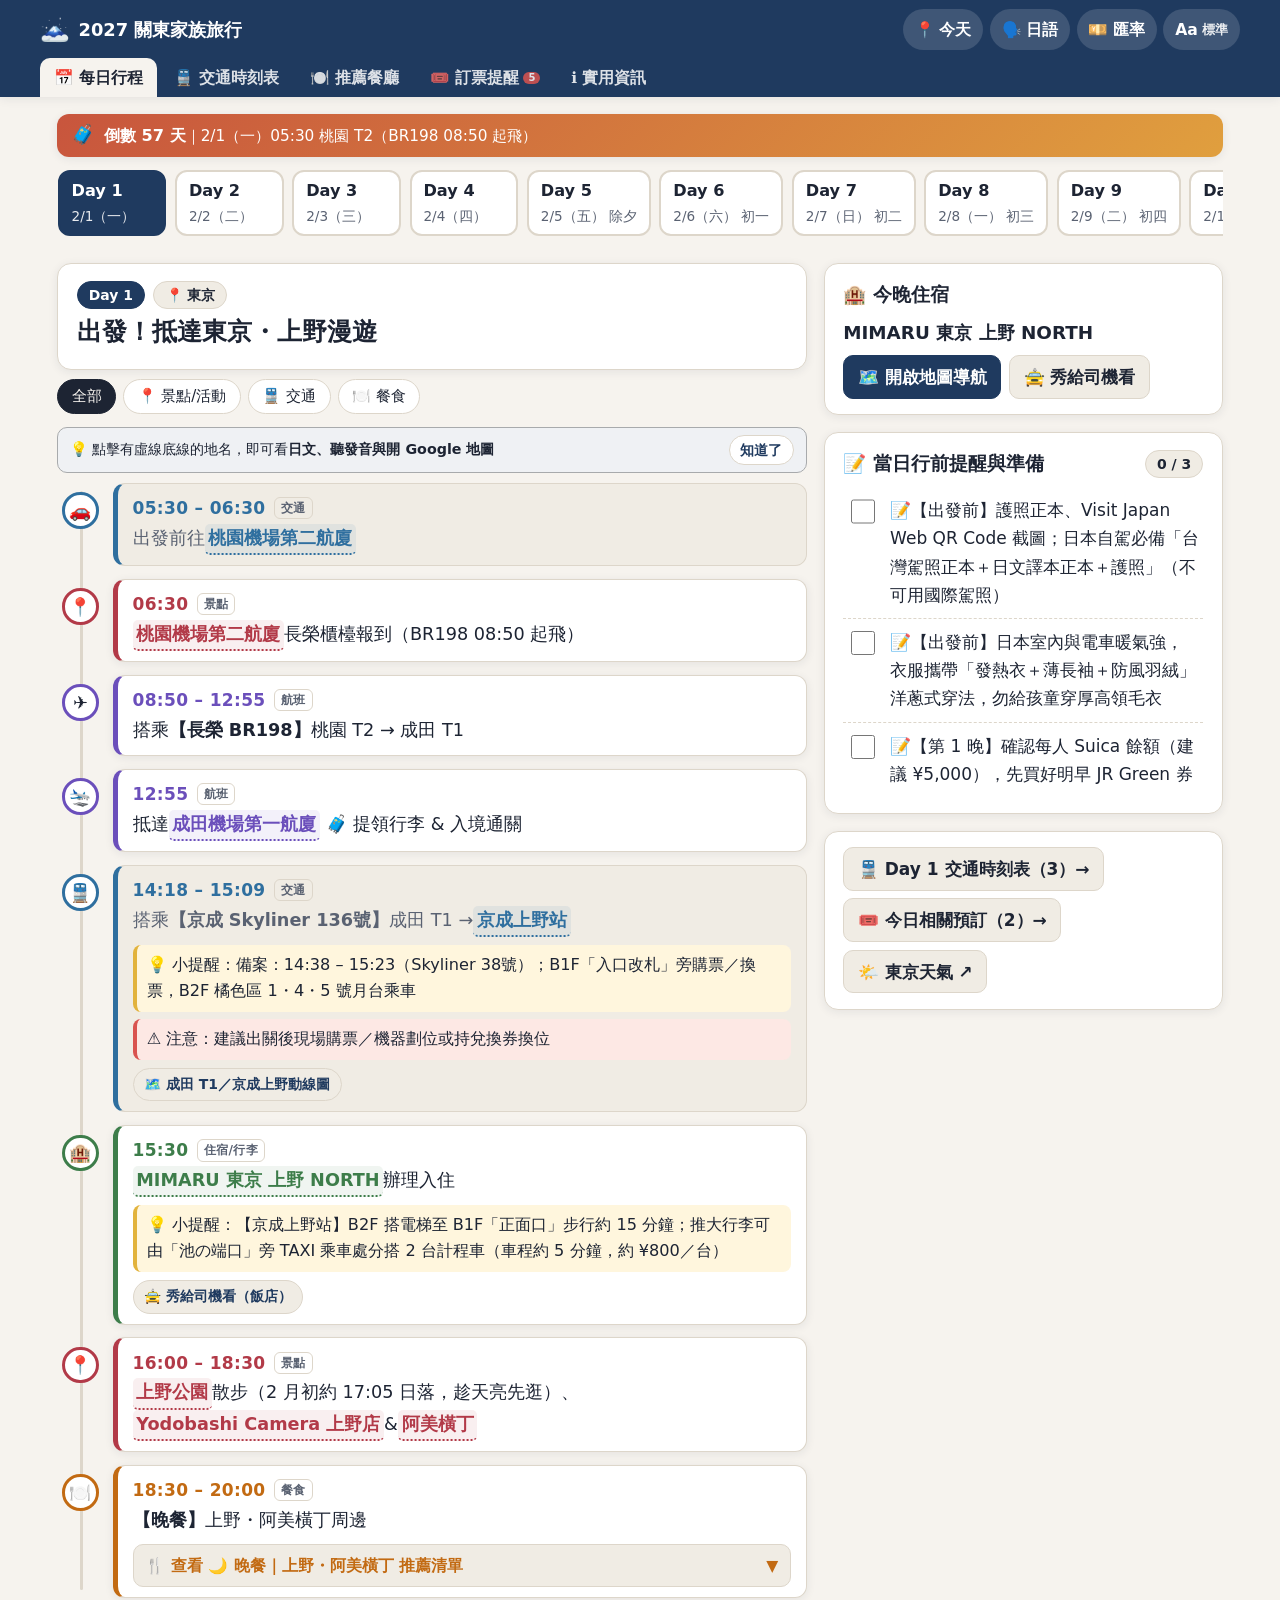
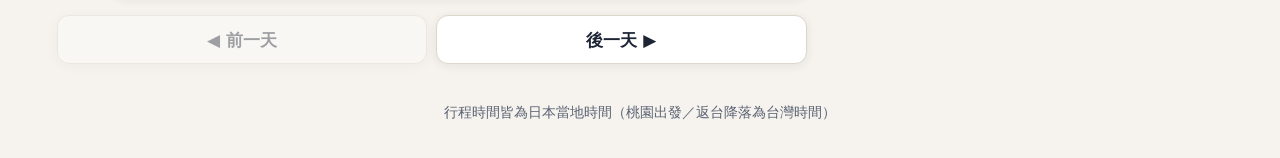
==== commit f3451beb: "feat: implement 7 UX/UI and Japan DIY travel upgrades (v28)" ====
--- a/index.html
+++ b/index.html
@@ -86,12 +86,12 @@
 @keyframes fade{from{opacity:0;transform:translateY(4px)}to{opacity:1;transform:none}}
 
 /* ---------- Banner ---------- */
-.banner{background:linear-gradient(135deg,var(--accent),#e09f3e);color:#fff;border-radius:var(--radius);
-  padding:.85rem 1.1rem;margin-bottom:.65rem;display:flex;align-items:center;justify-content:space-between;gap:.8rem;box-shadow:var(--shadow);flex-wrap:wrap}
+.banner{background:linear-gradient(135deg,var(--accent),#e09f3e);color:#fff;border-radius:12px;
+  padding:.48rem .85rem;margin-bottom:.55rem;display:flex;align-items:center;gap:.5rem;box-shadow:var(--shadow);font-size:.9rem;line-height:1.35}
 [data-theme="dark"] .banner{background:linear-gradient(135deg,#7a2f22,#7a5a1f)}
-.banner-main{display:flex;align-items:center;gap:.8rem;flex:1 1 18rem}
-.banner .big{font-size:2rem}
-.banner b{font-size:1.12rem}
+.banner .big{font-size:1.15rem;flex:0 0 auto}
+.banner .btxt{min-width:0;flex:1}
+.banner b{font-size:.95rem}
 
 /* ---------- Day picker ---------- */
 .daywrap{display:grid;gap:1rem;grid-template-columns:minmax(0,1fr)}
@@ -125,6 +125,15 @@
 .filters{display:flex;gap:.4rem;flex-wrap:wrap;margin:.2rem 0 .1rem}
 .filters button{border:1px solid var(--line);background:var(--surface);border-radius:999px;padding:.25rem .8rem;font-size:.88rem}
 .filters button[aria-pressed="true"]{background:var(--text);color:var(--bg);border-color:var(--text)}
+.filters.hscroll{flex-wrap:nowrap;overflow-x:auto;-webkit-overflow-scrolling:touch;padding-bottom:.25rem;scrollbar-width:thin}
+.filters.hscroll button{flex:0 0 auto;white-space:nowrap}
+.filters.hscroll::-webkit-scrollbar{height:4px}
+.filters.hscroll::-webkit-scrollbar-thumb{background:var(--line);border-radius:2px}
+
+/* ---------- Place Tip Bar ---------- */
+.place-tip{display:flex;align-items:center;justify-content:space-between;gap:.55rem;background:color-mix(in srgb,var(--primary) 7%,var(--surface));
+  border:1px solid color-mix(in srgb,var(--primary) 28%,var(--line));border-radius:10px;padding:.42rem .7rem;margin:0 0 .6rem;font-size:.84rem;color:var(--text)}
+.place-tip button{flex:0 0 auto;border:1px solid var(--line);background:var(--surface);color:var(--primary);border-radius:999px;padding:.15rem .6rem;font-size:.8rem;font-weight:800;white-space:nowrap}
 
 /* ---------- Timeline ---------- */
 .timeline{list-style:none;margin:0;padding:0;position:relative}
@@ -143,9 +152,10 @@
 .ev.past .card{opacity:.6}
 .ev.now .card{outline:3px solid var(--now);outline-offset:1px}
 .ev .nowtag{background:var(--now);color:#fff;border-radius:6px;padding:0 .4rem;font-size:.75rem}
-a.place{display:inline-flex;align-items:center;gap:.1rem;font-weight:700;color:var(--cat);text-decoration:none;border-bottom:2px dotted currentColor;padding:0 .05rem}
+a.place{display:inline-flex;align-items:center;gap:.1rem;font-weight:700;color:var(--cat);text-decoration:none;border-bottom:2px dotted currentColor;
+  background:color-mix(in srgb,var(--cat) 8%,transparent);border-radius:5px;padding:0 .22rem}
 .ev.transit a.place{color:var(--c-transit)}
-a.place:hover{background:var(--surface2)}
+a.place:hover{background:color-mix(in srgb,var(--cat) 16%,transparent)}
 .tip{margin-top:.45rem;background:var(--tip-bg);border-left:4px solid var(--tip-line);border-radius:8px;padding:.4rem .6rem;font-size:.95rem}
 .tip.warn{background:var(--warn-bg);border-color:var(--warn-line)}
 .ev-links{display:flex;gap:.4rem;flex-wrap:wrap;margin-top:.5rem}
@@ -296,10 +306,19 @@
 .vg-note{margin-top:.55rem;padding:.5rem .65rem;border-radius:8px;font-size:.84rem;background:color-mix(in srgb,var(--tip-line) 12%,var(--surface2));border-left:3px solid var(--tip-line)}
 .vg-note.warn{background:color-mix(in srgb,var(--warn-line) 12%,var(--surface2));border-left-color:var(--warn-line)}
 
+/* ---------- Back to Top ---------- */
+.back-top{position:fixed;right:1rem;bottom:calc(min(5.2rem,98px) + env(safe-area-inset-bottom));z-index:25;
+  width:2.65rem;height:2.65rem;border-radius:50%;border:1px solid var(--line);background:var(--primary);color:var(--primary-ink);
+  font-size:1.15rem;font-weight:900;display:flex;align-items:center;justify-content:center;box-shadow:0 4px 14px rgba(0,0,0,.22);
+  opacity:0;pointer-events:none;transform:translateY(10px);transition:opacity .2s,transform .2s}
+.back-top.show{opacity:.92;pointer-events:auto;transform:none}
+.back-top:hover{opacity:1}
+
 /* ---------- Desktop ---------- */
 @media (min-width:900px){
   body{padding-bottom:0}
   nav.bottom{display:none}
+  .back-top{bottom:1.5rem;right:1.5rem}
   nav.tabs{display:flex;gap:.2rem;max-width:1200px;margin:.45rem auto 0;flex-wrap:wrap}
   nav.tabs button{border:0;background:transparent;color:inherit;padding:.4rem .8rem;border-radius:10px 10px 0 0;font-weight:700;opacity:.85;font-size:.92rem}
   nav.tabs button[aria-current="page"]{background:var(--bg);color:var(--text);opacity:1}
@@ -314,7 +333,7 @@
   .tools{width:100%;justify-content:space-between}
 }
 @media print{
-  header.top,nav,.daynav,.filters,.daypicker,.banner,.booking-strip,.searchbox{display:none!important}
+  header.top,nav,.daynav,.filters,.daypicker,.banner,.booking-strip,.searchbox,.back-top,.place-tip{display:none!important}
   body{background:#fff;padding:0}
   .view{display:block!important}
   .ev .card,.box,.dayhead{box-shadow:none}
@@ -355,7 +374,8 @@
       </div>
       <div>
         <div class="dayhead" id="dayhead"></div>
-        <div class="filters" id="filters" role="group" aria-label="篩選類別" style="margin:.75rem 0 .7rem"></div>
+        <div class="filters hscroll" id="filters" role="group" aria-label="篩選類別" style="margin:.55rem 0 .5rem"></div>
+        <div id="placeTipBar"></div>
         <ol class="timeline" id="timeline"></ol>
         <div class="daynav-bottom" id="daynavBottom"></div>
       </div>
@@ -396,7 +416,7 @@
       <input id="tq" type="search" placeholder="🔍 搜尋路線、車站、車次、編號或說明…（例：Skyliner、はくたか、江之電、接駁車、富士急、川越、#24）" autocomplete="off">
     </div>
     <div class="filters" id="transitCatFilters" role="group" aria-label="依交通分類篩選" style="margin-bottom:.5rem"></div>
-    <div class="filters" id="transitDayFilters" role="group" aria-label="依行程日篩選" style="margin-bottom:1rem"></div>
+    <div class="filters hscroll" id="transitDayFilters" role="group" aria-label="依行程日篩選" style="margin-bottom:.85rem"></div>
     <div class="grid-wide" id="transitGrid"></div>
   </section>
 
@@ -407,8 +427,8 @@
       <label class="sr-only" for="fq">搜尋餐廳</label>
       <input id="fq" type="search" placeholder="🔍 搜尋餐廳、料理或點餐方式…（例：敘敘苑、鰻魚飯、壽司郎、中文平板、便當、傳米）" autocomplete="off">
     </div>
-    <div class="filters" id="foodDayFilters" role="group" aria-label="依天數篩選餐廳" style="margin-bottom:.5rem"></div>
-    <div class="filters" id="foodTierFilters" role="group" aria-label="依等級篩選餐廳" style="margin-bottom:1rem"></div>
+    <div class="filters hscroll" id="foodDayFilters" role="group" aria-label="依天數篩選餐廳" style="margin-bottom:.45rem"></div>
+    <div class="filters" id="foodTierFilters" role="group" aria-label="依等級篩選餐廳" style="margin-bottom:.9rem"></div>
     <div class="grid-wide" id="foodGrid"></div>
   </section>
 
@@ -592,6 +612,7 @@
   </div>
 </div>
 
+<button type="button" id="backTopBtn" class="back-top" aria-label="回到頁面頂端" title="回到頂端">↑</button>
 <nav class="bottom" aria-label="主選單"></nav>
 
 <script>
@@ -1655,6 +1676,7 @@
   document.querySelectorAll('[data-view]').forEach(b => b.dataset.view === parent ? b.setAttribute('aria-current','page') : b.removeAttribute('aria-current'));
   $('#subtabsMore').classList.toggle('show', parent === 'more');
   document.querySelectorAll('.subtabs button').forEach(b => b.setAttribute('aria-selected', b.dataset.sub === view));
+  if ($('#banner')) $('#banner').style.display = view === 'day' ? '' : 'none';
   if (push) history.replaceState(null, '', '#' + view + (view==='day' ? '-' + (state.day+1) : ''));
   window.scrollTo({top:0});
 }
@@ -1791,6 +1813,39 @@
         1. 西武下車「喜多院入口」在西側，東武名03「<b>T2 喜多院前</b>」在東側近成田山。<br>
         2. 認明「<b>東武バス（橙藍標誌）</b>」，勿搭錯橘白色 Eagle Bus；全程刷 Suica 最省錢。
       </div>`
+  },
+  carNavi: {
+    title: '🚗 河口湖自駕車機導航速查（電話／MapCode）',
+    html: () => {
+      const spots = [
+        ['Day 5・8', 'Toyota 富士河口湖店（取／還車）', '0555-72-1100', '船津4059-1｜營業 08:00–19:00', 'トヨタレンタカー 富士河口湖店'],
+        ['Day 5–8', 'Fuji View Hotel（連住 3 晚）', '0555-83-2211', '勝山511｜免費停車場', '富士ビューホテル 河口湖'],
+        ['Day 6', '大石公園（河口湖自然生活館）', '0555-76-8230', 'MapCode：59 089 357｜免費停車', '大石公園 河口湖'],
+        ['Day 6', '富士山景觀纜車（天上山公園）', '0555-72-0363', '停縣營免費船津浜停車場（遊覽船 0555-72-0029）', '富士山パノラマロープウェイ'],
+        ['Day 6', '旅之站 kawaguchiko base', '0555-72-9955', '河口521-4｜大型免費停車場', '旅の駅 kawaguchiko base'],
+        ['Day 6', '河口湖音樂盒之森美術館', '0555-20-4111', '河口3077-20｜免費停車場 300 席', '河口湖音楽と森の美術館'],
+        ['Day 7', '新倉山淺間公園（忠靈塔）', '0555-21-1000', '富士吉田市浅間2-4-1｜早到車位多', '新倉山浅間公園 駐車場'],
+        ['Day 7', '忍野八海（大林／オサダ停車場）', '0555-84-2535', '大林大型停車 100 席（備用：オサダ 0555-84-2297）', '忍野八海 駐車場'],
+        ['Day 7', '西湖療癒之里根場', '0555-20-4677', '西湖根場2710｜免費停車場', '西湖いやしの里根場'],
+        ['Day 7', '西湖野鳥之森公園（樹冰祭）', '0555-82-2160', '西湖2068｜冬季留意結冰路面', '西湖野鳥の森公園'],
+        ['Day 8', 'ENEOS セルフ富士河口湖SS（加油）', '0555-72-2071', '06:00–24:00（備用：セルフRESO 0555-72-0084）', 'ENEOS セルフ富士河口湖SS']
+      ];
+      return `
+        <div class="vg-note" style="margin-top:0;margin-bottom:.6rem">💡 <b>日本車機導航秘訣：</b>在車機選「<b>電話番号検索</b>」直接輸入下方電話最準確！冬季清晨河口湖大橋與山區易結黑冰，請確認已加選雪胎（スタッドレスタイヤ）。</div>
+        <div style="overflow-x:auto">
+          <table class="quick-tt-table">
+            <thead><tr><th>日別</th><th>目的地</th><th>車機輸入電話</th><th>停車／導航備註</th></tr></thead>
+            <tbody>
+              ${spots.map(([dy, name, tel, note, q]) => `<tr>
+                <td style="white-space:nowrap;font-weight:800;font-size:.8rem">${esc(dy)}</td>
+                <td><b>${esc(name)}</b><br><a class="map-mini" style="margin-left:0;margin-top:.2rem" href="${mapUrl(q)}" target="_blank" rel="noopener">🗺️ Google 地圖</a></td>
+                <td style="white-space:nowrap"><a href="tel:${esc(tel)}" style="font-weight:900;font-size:.96rem;text-decoration:none">${esc(tel)}</a></td>
+                <td style="font-size:.82rem;color:var(--muted)">${esc(note)}</td>
+              </tr>`).join('')}
+            </tbody>
+          </table>
+        </div>`;
+    }
   }
 };
 
@@ -1978,6 +2033,23 @@
   $('#filters').innerHTML = fl.map(([k,l]) => `<button data-f="${k}" aria-pressed="${state.filter===k}">${l}</button>`).join('');
   $('#filters').querySelectorAll('button').forEach(b => b.onclick = () => { state.filter = b.dataset.f; renderDay(); });
 
+  // 一次性可點擊地名小提示（長輩防迷路）
+  const tipBar = $('#placeTipBar');
+  if (tipBar){
+    if (!store.get('place_tip_seen', false)){
+      tipBar.innerHTML = `<div class="place-tip">
+        <span>💡 點擊有虛線底線的地名，即可看<b>日文、聽發音與開 Google 地圖</b></span>
+        <button type="button" id="dismissPlaceTipBtn">知道了</button>
+      </div>`;
+      $('#dismissPlaceTipBtn').onclick = () => {
+        store.set('place_tip_seen', true);
+        tipBar.innerHTML = '';
+      };
+    } else {
+      tipBar.innerHTML = '';
+    }
+  }
+
   // 時間軸
   const isToday = jstNow().date === d.date, nowMin = jstNow().min;
   let nowIdx = -1;
@@ -2000,8 +2072,16 @@
     if (dayNum === 1 && p.text.includes('MIMARU 東京 上野 NORTH')) pills.push(`<button type="button" class="quick-pill" onclick="openTaxiModal('mimaru')">🚖 秀給司機看（飯店）</button>`);
     if (dayNum === 3 && p.text.includes('星野榆樹街小鎮')) pills.push(`<button type="button" class="quick-pill" onclick="openTaxiModal('hoshino')">🚖 秀給司機看（星野）</button>`);
     if (dayNum === 5 && p.text.includes('119號')) pills.push(`<button type="button" class="quick-pill" onclick="openGuideModal('tokyoStation')">🗺️ 東京站轉 8 號站牌動線圖</button>`);
-    if (dayNum === 5 && p.text.includes('Toyota 富士河口湖店')) pills.push(`<button type="button" class="quick-pill" onclick="openTaxiModal('toyota')">🚖 秀給司機看（租車站）</button>`);
-    if (dayNum === 8 && p.text.includes('ENEOS')) pills.push(`<button type="button" class="quick-pill" onclick="openPhraseModal(GAS_PHRASES[0])">⛽ 加油溝通卡（加滿普通油）</button>`);
+    if (dayNum === 5 && p.text.includes('Toyota 富士河口湖店')) {
+      pills.push(`<button type="button" class="quick-pill" onclick="openTaxiModal('toyota')">🚖 秀給司機看（租車站）</button>`);
+      pills.push(`<button type="button" class="quick-pill" onclick="openGuideModal('carNavi')">🚗 河口湖車機導航速查</button>`);
+    }
+    if (dayNum === 6 && p.text.includes('大石公園')) pills.push(`<button type="button" class="quick-pill" onclick="openGuideModal('carNavi')">🚗 河口湖車機導航速查</button>`);
+    if (dayNum === 7 && p.text.includes('新倉山淺間公園') && p.time.includes('08:30')) pills.push(`<button type="button" class="quick-pill" onclick="openGuideModal('carNavi')">🚗 河口湖車機導航速查</button>`);
+    if (dayNum === 8 && p.text.includes('ENEOS')) {
+      pills.push(`<button type="button" class="quick-pill" onclick="openPhraseModal(GAS_PHRASES[0])">⛽ 加油溝通卡（加滿普通油）</button>`);
+      pills.push(`<button type="button" class="quick-pill" onclick="openGuideModal('carNavi')">🚗 河口湖車機導航速查</button>`);
+    }
     if (dayNum === 8 && p.text.includes('東京晴空塔') && p.time.includes('16:30')) pills.push(`<button type="button" class="quick-pill" onclick="openGuideModal('solamachi')">🏢 Solamachi 晴空塔樓層圖</button>`);
     if (dayNum === 9 && p.text.includes('本52')) pills.push(`<button type="button" class="quick-pill" onclick="openGuideModal('kawagoeLoop')">🗺️ 川越無回頭路環線圖</button>`);
 
@@ -2025,7 +2105,7 @@
   $('#prevDay').onclick = () => { selectDay(state.day-1); window.scrollTo({top:0,behavior:'smooth'}); };
   $('#nextDay').onclick = () => { selectDay(state.day+1); window.scrollTo({top:0,behavior:'smooth'}); };
 
-  // 側欄（住宿＋可勾選當日行前提醒＋當日跳轉列）
+  // 側欄（住宿＋可勾選當日行前提醒＋當日跳轉列與即時天氣）
   let side = '';
   if (d.hotel){
     const hObj = HOTELS.find(h => d.hotel.includes(h.name.split(' ')[0]));
@@ -2060,12 +2140,18 @@
 
   const dayBookings = BOOKINGS.filter(b => b.days.includes(dayNum));
   const dayTimetables = TIMETABLES.filter(t => t.days.includes(dayNum));
-  if (dayBookings.length || dayTimetables.length){
-    side += `<div class="box" style="display:flex;gap:.45rem;flex-wrap:wrap;align-items:center">
-      ${dayTimetables.length ? `<button type="button" class="btn" style="margin:0" onclick="jumpToTimetableDay(${dayNum})">🚆 Day ${dayNum} 交通時刻表（${dayTimetables.length}）→</button>` : ''}
-      ${dayBookings.length ? `<button type="button" class="btn" style="margin:0" onclick="jumpToBookingDay(${dayNum})">🎟️ 今日相關預訂（${dayBookings.length}）→</button>` : ''}
-    </div>`;
-  }
+  const wxLink = (dayNum === 3 || dayNum === 4)
+    ? `<a class="btn" style="margin:0" href="https://tenki.jp/forecast/3/23/4820/20321/" target="_blank" rel="noopener">❄️ 輕井澤天氣 ↗</a>`
+    : (dayNum >= 5 && dayNum <= 7)
+      ? `<a class="btn" style="margin:0" href="https://tenki.jp/forecast/3/22/4920/19430/" target="_blank" rel="noopener">🗻 河口湖天氣 ↗</a>
+         <a class="btn" style="margin:0" href="https://fujisantotomoni.jp/livecamera/" target="_blank" rel="noopener">📹 富士山即時影像 ↗</a>`
+      : `<a class="btn" style="margin:0" href="https://tenki.jp/forecast/3/16/4410/13106/" target="_blank" rel="noopener">🌤️ 東京天氣 ↗</a>`;
+
+  side += `<div class="box" style="display:flex;gap:.45rem;flex-wrap:wrap;align-items:center">
+    ${dayTimetables.length ? `<button type="button" class="btn" style="margin:0" onclick="jumpToTimetableDay(${dayNum})">🚆 Day ${dayNum} 交通時刻表（${dayTimetables.length}）→</button>` : ''}
+    ${dayBookings.length ? `<button type="button" class="btn" style="margin:0" onclick="jumpToBookingDay(${dayNum})">🎟️ 今日相關預訂（${dayBookings.length}）→</button>` : ''}
+    ${wxLink}
+  </div>`;
   $('#side').innerHTML = side;
 
   if (d.prep.length){
@@ -2097,7 +2183,7 @@
 })();
 
 /* =========================================================
-   橫幅（倒數 / 今日進行中）
+   橫幅（精簡單行：倒數 / 今日進行中，僅顯示於每日行程頁）
    ========================================================= */
 function renderBanner(){
   const now = jstNow(), ti = todayIdx();
@@ -2106,12 +2192,16 @@
   if (today < start){
     const days = Math.round((start - today) / 864e5);
     html += `<div class="banner">
-      <div class="banner-main"><span class="big">🧳</span><div><b>距離出發還有 ${days} 天！</b><br>2027/2/1（一）05:30 出發前往桃園機場 T2（BR198 08:50 起飛）</div></div>
+      <span class="big" aria-hidden="true">🧳</span>
+      <div class="btxt"><b>倒數 ${days} 天</b>｜2/1（一）05:30 桃園 T2（BR198 08:50 起飛）</div>
     </div>`;
   } else if (ti >= 0){
     const d = DAYS[ti];
     const next = d.parsed.find(p => p.start !== null && p.start > now.min);
-    html += `<div class="banner"><div class="banner-main"><span class="big">📍</span><div><b>今天是 Day ${ti+1}：${esc(d.title)}</b><br>${next ? `下一站 ${esc(next.time.split(/[-或／]/)[0].trim())}：${esc(next.text.replace(/[【】「」]/g,''))}` : '今天的行程已完成，好好休息！'}</div></div></div>`;
+    html += `<div class="banner">
+      <span class="big" aria-hidden="true">📍</span>
+      <div class="btxt"><b>Day ${ti+1}</b>｜${next ? `下一站 ${esc(next.time.split(/[-或／]/)[0].trim())} ${esc(next.text.replace(/[【】「」]/g,''))}` : '今日行程已完成，好好休息！'}</div>
+    </div>`;
   }
   $('#banner').innerHTML = html;
 }
@@ -2354,6 +2444,13 @@
   '自駕／景點設施':'🚗'
 };
 
+function scrollActiveFilter(sel){
+  const box = $(sel);
+  if (!box || typeof box.scrollTo !== 'function') return;
+  const active = box.querySelector('[aria-pressed="true"]');
+  if (active) box.scrollTo({left: Math.max(0, active.offsetLeft - box.offsetLeft - (box.clientWidth - active.offsetWidth)/2), behavior: 'smooth'});
+}
+
 function renderTimetables(){
   const q = ($('#tq')?.value || '').trim().toLowerCase();
 
@@ -2369,6 +2466,7 @@
   const dayOpts = [['all','全部天數'], ...DAYS.map((d,i) => [String(i+1), `Day ${i+1} (${+d.date.slice(5,7)}/${+d.date.slice(8,10)})`])];
   $('#transitDayFilters').innerHTML = dayOpts.map(([k,l]) => `<button data-td="${k}" aria-pressed="${state.transitDay===k}">${esc(l)}</button>`).join('');
   $('#transitDayFilters').querySelectorAll('button').forEach(b => b.onclick = () => { state.transitDay = b.dataset.td; renderTimetables(); });
+  scrollActiveFilter('#transitDayFilters');
 
   const filtered = TIMETABLES.filter(t => {
     if (state.transitCat !== 'all' && t.cat !== state.transitCat) return false;
@@ -2476,6 +2574,7 @@
   const dayOpts = [['all','全部天數'], ...DAYS.map((d,i) => [String(i), `Day ${i+1} (${+d.date.slice(5,7)}/${+d.date.slice(8,10)})`])];
   $('#foodDayFilters').innerHTML = dayOpts.map(([k,l]) => `<button data-fd="${k}" aria-pressed="${state.foodDay===k}">${esc(l)}</button>`).join('');
   $('#foodDayFilters').querySelectorAll('button').forEach(b => b.onclick = () => { state.foodDay = b.dataset.fd; renderFood(); });
+  scrollActiveFilter('#foodDayFilters');
 
   const tierOpts = [['all','全部等級'], ['A','【A 級】特色名店/可訂位'], ['B','【B 級】平價家庭/壽司連鎖'], ['C','【C 級】快速牛丼/簡餐'], ['tablet','📱 中文平板/多語點餐']];
   $('#foodTierFilters').innerHTML = tierOpts.map(([k,l]) => `<button data-ft="${k}" aria-pressed="${state.foodTier===k}">${esc(l)}</button>`).join('');
@@ -2691,6 +2790,48 @@
 };
 
 /* =========================================================
+   家族進度離線同步（免帳號／LINE 群組貼上同步）
+   ========================================================= */
+function encodeSyncCode(){
+  const payload = {
+    v: 1,
+    chk: store.get('chk', {}),
+    bk_notes: store.get('bk_notes', {}),
+    bk_sub: store.get('bk_sub', {}),
+    custom_chk: store.get('custom_chk', [])
+  };
+  const bytes = new TextEncoder().encode(JSON.stringify(payload));
+  let bin = '';
+  bytes.forEach(b => bin += String.fromCharCode(b));
+  return 'KANTO2027:' + btoa(bin);
+}
+
+function applySyncCode(raw){
+  const s = (raw || '').trim();
+  const m = s.match(/KANTO2027:([A-Za-z0-9+/=]+)/);
+  if (!m) return {ok:false, msg:'代碼格式不正確，請確認有完整貼上「KANTO2027:...」代碼'};
+  try {
+    const bin = atob(m[1]);
+    const bytes = new Uint8Array(bin.length);
+    for (let i = 0; i < bin.length; i++) bytes[i] = bin.charCodeAt(i);
+    const data = JSON.parse(new TextDecoder().decode(bytes));
+    if (!data || typeof data !== 'object') throw new Error('invalid');
+    if (data.chk && typeof data.chk === 'object') store.set('chk', data.chk);
+    if (data.bk_notes && typeof data.bk_notes === 'object') store.set('bk_notes', data.bk_notes);
+    if (data.bk_sub && typeof data.bk_sub === 'object') store.set('bk_sub', data.bk_sub);
+    if (Array.isArray(data.custom_chk)) store.set('custom_chk', data.custom_chk);
+    renderBookings();
+    renderChecks();
+    renderDay();
+    renderBanner();
+    buildNav();
+    return {ok:true, msg:'✅ 已成功匯入家人進度並同步全部頁面！'};
+  } catch (e) {
+    return {ok:false, msg:'代碼解析失敗，請確認未遺漏任何字元'};
+  }
+}
+
+/* =========================================================
    緊急聯絡、工具與離線設定（v-info）
    ========================================================= */
 function renderInfo(){
@@ -2711,10 +2852,35 @@
       <button class="btn" id="shareAppBtn" style="margin:0">📤 分享行程給家人</button>
     </div></div>
 
+  <div class="box"><h3>⛅ 當地即時天氣 ＆ 富士山影像</h3>
+    <div style="font-size:.86rem;color:var(--muted);margin-bottom:.5rem">出發前與河口湖自駕清晨可快速確認氣溫、降雪與富士山能見度：</div>
+    <div style="display:flex;gap:.45rem;flex-wrap:wrap">
+      <a class="btn" style="margin:0" href="https://tenki.jp/forecast/3/16/4410/13106/" target="_blank" rel="noopener">🌤️ 東京（上野）天氣 ↗</a>
+      <a class="btn" style="margin:0" href="https://tenki.jp/forecast/3/23/4820/20321/" target="_blank" rel="noopener">❄️ 輕井澤天氣 ↗</a>
+      <a class="btn" style="margin:0" href="https://tenki.jp/forecast/3/22/4920/19430/" target="_blank" rel="noopener">🗻 富士河口湖天氣 ↗</a>
+      <a class="btn primary" style="margin:0" href="https://fujisantotomoni.jp/livecamera/" target="_blank" rel="noopener">📹 河口湖・富士山即時影像 ↗</a>
+      <a class="btn" style="margin:0" href="https://fujisan.ne.jp/" target="_blank" rel="noopener">🗻 富士河口湖官方觀光網 ↗</a>
+    </div></div>
+
+  <div class="box"><h3>👨‍👩‍👦‍👦 家族進度同步（離線免帳號）</h3>
+    <div style="font-size:.86rem;color:var(--muted);margin-bottom:.5rem">將本機的「訂票完成、預約代號備註、攜帶物品與每日準備勾選」打包成代碼，貼到 LINE 群組即可讓家人一鍵同步。</div>
+    <div style="display:flex;gap:.5rem;flex-wrap:wrap">
+      <button type="button" class="btn primary" id="exportSyncBtn" style="margin:0">📤 複製進度代碼給家人</button>
+      <button type="button" class="btn" id="toggleImportSyncBtn" style="margin:0">📥 匯入家人進度代碼</button>
+    </div>
+    <div id="syncImportWrap" style="display:none;margin-top:.65rem;padding-top:.6rem;border-top:1px dashed var(--line)">
+      <textarea id="syncCodeInp" rows="3" placeholder="貼上家人分享的 KANTO2027:... 代碼（整段 LINE 訊息一起貼上也可以）" style="width:100%;font:inherit;font-size:.84rem;padding:.5rem .65rem;border-radius:10px;border:1px solid var(--line);background:var(--surface2);color:var(--text);resize:vertical"></textarea>
+      <div style="display:flex;gap:.45rem;margin-top:.45rem;flex-wrap:wrap">
+        <button type="button" class="btn primary btn-sm" id="applySyncBtn">✅ 確認匯入並套用</button>
+        <button type="button" class="btn btn-sm" id="cancelSyncBtn">取消</button>
+      </div>
+    </div></div>
+
   <div class="box"><h3>🔧 工具與顯示設定</h3>
     <div style="display:flex;gap:.5rem;flex-wrap:wrap;margin-top:.2rem">
       <button class="btn primary" id="searchBtn" style="margin:0">🔍 全站綜合搜尋</button>
       <button class="btn" id="themeBtn" style="margin:0">${isDark ? '☀️ 切換為淺色模式' : '🌙 切換為深色模式'}</button>
+      <button class="btn" id="openCarNaviFromInfoBtn" style="margin:0">🚗 河口湖車機導航速查</button>
     </div></div>
 
   <div class="box"><h3>📲 PWA 離線模式 ＆ App 安裝狀態</h3>
@@ -2730,6 +2896,40 @@
 
   $('#searchBtn').onclick = openSearchModal;
   $('#themeBtn').onclick = () => setTheme(document.documentElement.dataset.theme === 'dark' ? 'light' : 'dark');
+  $('#openCarNaviFromInfoBtn').onclick = () => openGuideModal('carNavi');
+  $('#exportSyncBtn').onclick = async () => {
+    const code = encodeSyncCode();
+    if (navigator.clipboard && navigator.clipboard.writeText) {
+      try {
+        await navigator.clipboard.writeText(code);
+        showToast('✅ 已複製進度代碼！請貼到 LINE 群組給家人');
+        return;
+      } catch (e) {}
+    }
+    const wrap = $('#syncImportWrap');
+    if (wrap) {
+      wrap.style.display = 'block';
+      $('#syncCodeInp').value = code;
+      $('#syncCodeInp').focus();
+      $('#syncCodeInp').select();
+      showToast('已產生進度代碼，請長按全選複製');
+    }
+  };
+  $('#toggleImportSyncBtn').onclick = () => {
+    const wrap = $('#syncImportWrap');
+    const open = wrap.style.display !== 'none';
+    wrap.style.display = open ? 'none' : 'block';
+    if (!open) { $('#syncCodeInp').value = ''; $('#syncCodeInp').focus(); }
+  };
+  $('#cancelSyncBtn').onclick = () => { $('#syncImportWrap').style.display = 'none'; };
+  $('#applySyncBtn').onclick = () => {
+    const res = applySyncCode($('#syncCodeInp').value);
+    showToast(res.msg);
+    if (res.ok) {
+      $('#syncCodeInp').value = '';
+      $('#syncImportWrap').style.display = 'none';
+    }
+  };
   $('#infoInstallBtn').onclick = () => {
     if (pwaState.deferredPrompt) {
       pwaState.deferredPrompt.prompt();
@@ -2838,6 +3038,17 @@
 }
 
 /* =========================================================
+   浮動回到頂端按鈕
+   ========================================================= */
+const backTopBtn = $('#backTopBtn');
+if (backTopBtn){
+  const syncBackTop = () => backTopBtn.classList.toggle('show', window.scrollY > 400);
+  window.addEventListener('scroll', syncBackTop, {passive:true});
+  backTopBtn.addEventListener('click', () => window.scrollTo({top:0, behavior:'smooth'}));
+  syncBackTop();
+}
+
+/* =========================================================
    啟動
    ========================================================= */
 buildNav();
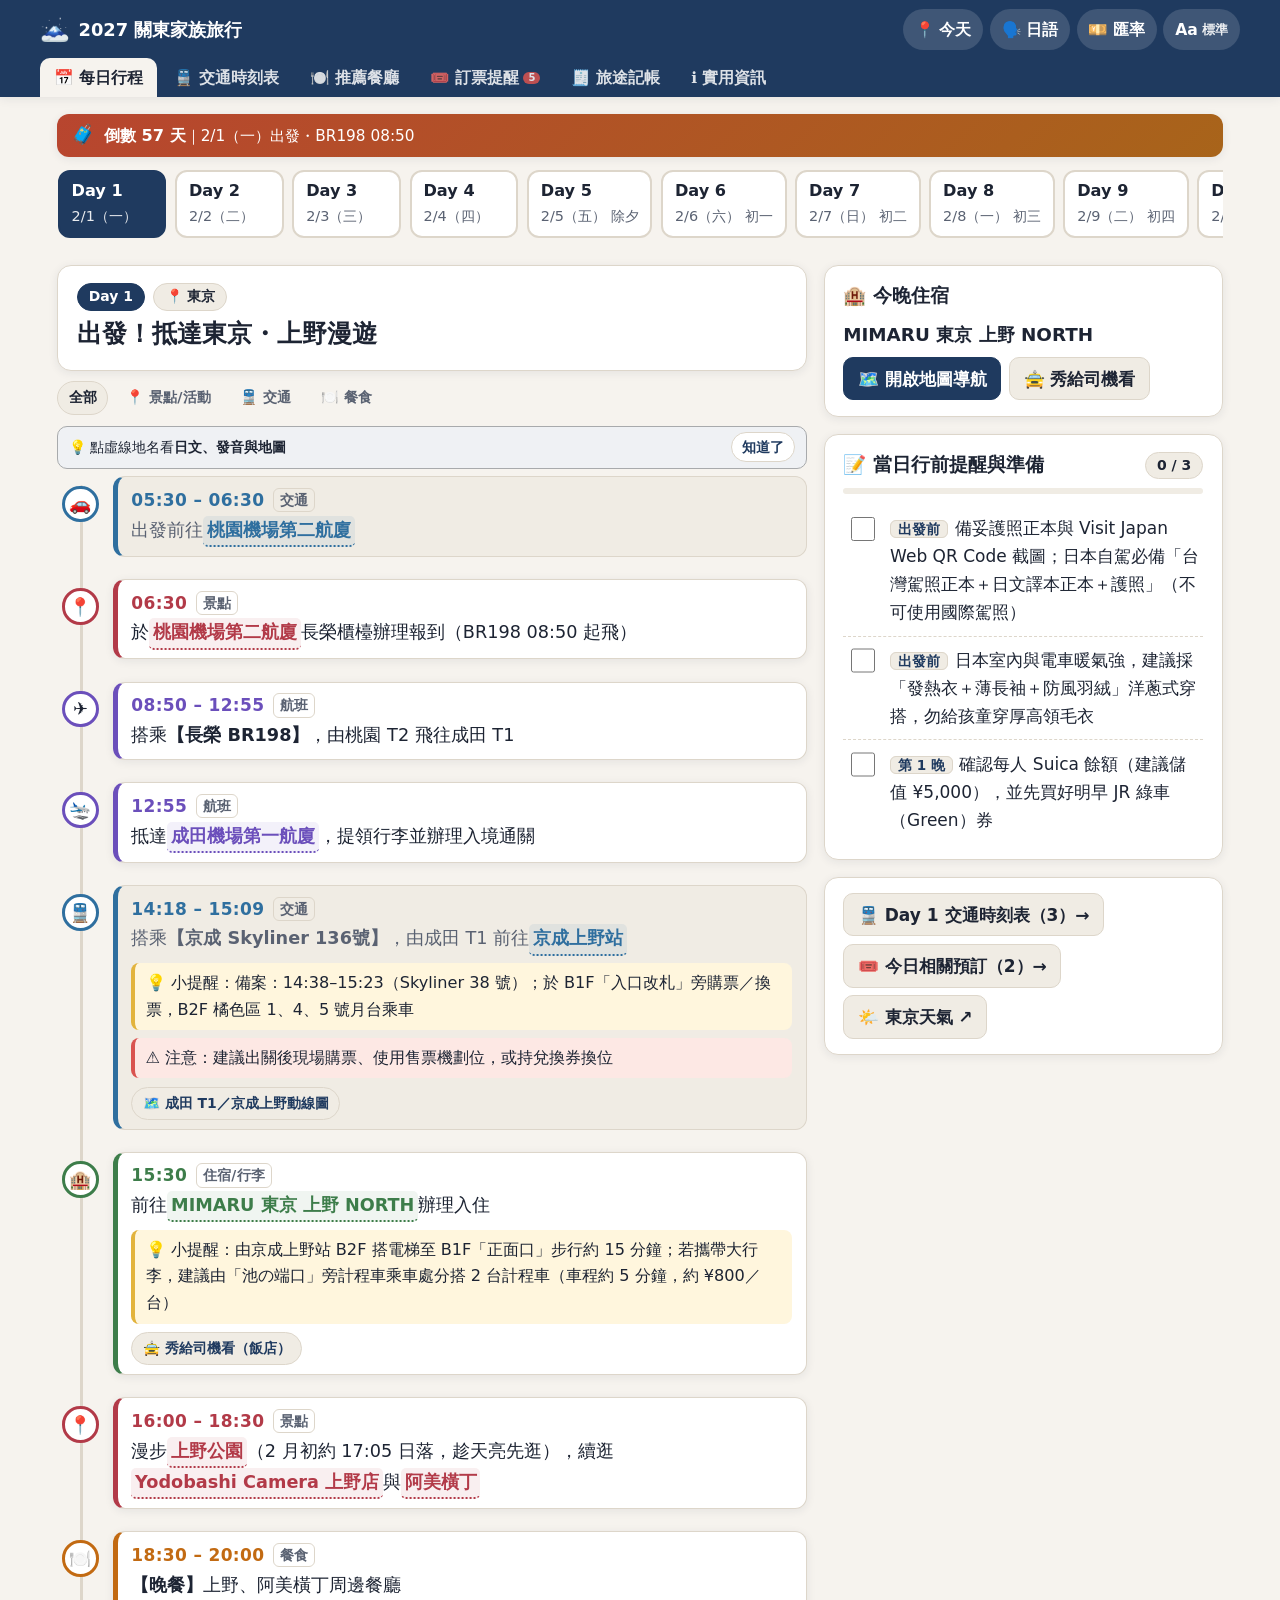
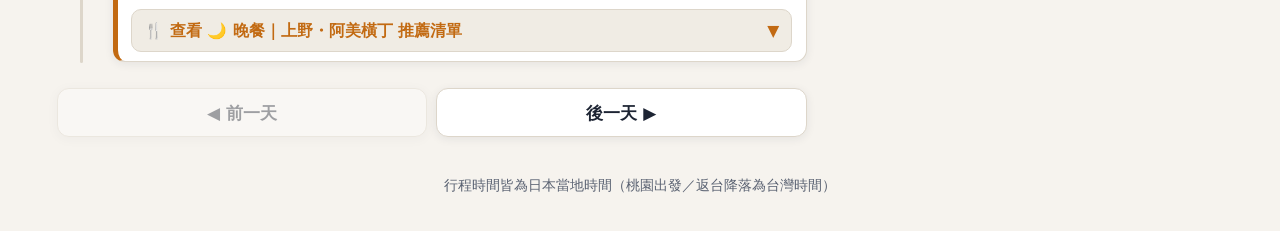
==== commit bb87f575: "Release v29: merge demo upgrades into production (split files, expense page, full-site UI polish, SW" ====
--- a/index.html
+++ b/index.html
@@ -10,336 +10,15 @@
 <meta name="apple-mobile-web-app-title" content="關東家族旅行">
 <meta name="description" content="2027/2/1–2/10 日本關東10天9夜家族旅行互動行程表、訂票提醒、交通時刻表查詢、推薦餐廳、準備清單與離線導覽助理">
 <title>2027 日本關東 10天9夜 家族旅行助理</title>
+<meta property="og:title" content="2027 關東家族旅行">
+<meta property="og:description" content="10天9夜家族旅行互動行程表、訂票提醒、交通與餐廳">
+<meta property="og:image" content="https://fritzch0314.github.io/2027springtrip/icon-512.png">
+
 <link rel="manifest" href="manifest.json">
 <link rel="apple-touch-icon" href="apple-touch-icon.png">
 <link rel="icon" type="image/svg+xml" href="icon.svg">
 <link rel="icon" href="data:image/svg+xml,<svg xmlns='http://www.w3.org/2000/svg' viewBox='0 0 100 100'><text y='.9em' font-size='90'>🗻</text></svg>">
-<style>
-:root{
-  --fs:17px;
-  --bg:#f6f3ee; --surface:#ffffff; --surface2:#f0ece4; --text:#1d2433; --muted:#5a6272;
-  --line:#ddd6ca; --primary:#1f3a5f; --primary-ink:#ffffff; --accent:#c8553d;
-  --c-flight:#6b4fbb; --c-transit:#2f6f9f; --c-food:#c26a12; --c-hotel:#3d7d4a; --c-sight:#b23a48; --c-event:#a1307f;
-  --tip-bg:#fff6dd; --tip-line:#e2b33c; --warn-bg:#fde8e4; --warn-line:#d9534f;
-  --tier-a:#b23a48; --tier-b:#2f6f9f; --tier-c:#3d7d4a;
-  --now:#0f8a5f; --urgent:#c83e2b; --upcoming:#c26a12;
-  --shadow:0 2px 10px rgba(30,40,60,.08);
-  --radius:14px;
-}
-[data-theme="dark"]{
-  --bg:#12161d; --surface:#1b212b; --surface2:#242c38; --text:#eef1f6; --muted:#a9b2c1;
-  --line:#323c4b; --primary:#8fb8ff; --primary-ink:#0d1420; --accent:#ff8a70;
-  --c-flight:#b9a3ff; --c-transit:#7cc0ff; --c-food:#ffb366; --c-hotel:#86d897; --c-sight:#ff8f9d; --c-event:#f39be0;
-  --tip-bg:#3a3218; --tip-line:#c9a23a; --warn-bg:#40221f; --warn-line:#ff7b72;
-  --tier-a:#ff8f9d; --tier-b:#7cc0ff; --tier-c:#86d897;
-  --now:#3ddc97; --urgent:#ff7b72; --upcoming:#ffb366;
-  --shadow:0 2px 10px rgba(0,0,0,.4);
-}
-*{box-sizing:border-box}
-html{font-size:var(--fs);-webkit-text-size-adjust:100%}
-body{margin:0;background:var(--bg);color:var(--text);
-  font-family:"Noto Sans TC","PingFang TC","Microsoft JhengHei","Heiti TC",system-ui,-apple-system,"Segoe UI","Apple Color Emoji","Segoe UI Emoji","Segoe UI Symbol","Noto Color Emoji",sans-serif;
-  line-height:1.65;padding-bottom:calc(min(4.8rem,92px) + env(safe-area-inset-bottom))}
-a{color:var(--primary)}
-button{font:inherit;color:inherit;cursor:pointer}
-:focus-visible{outline:3px solid var(--accent);outline-offset:2px;border-radius:6px}
-.sr-only{position:absolute;width:1px;height:1px;overflow:hidden;clip:rect(0 0 0 0)}
-
-/* ---------- Header ---------- */
-header.top{position:sticky;top:0;z-index:20;background:var(--primary);color:var(--primary-ink);
-  padding:calc(.55rem + env(safe-area-inset-top)) 1rem .55rem;box-shadow:var(--shadow)}
-.top-row{display:flex;align-items:center;gap:.6rem;max-width:1200px;margin:0 auto;flex-wrap:wrap}
-.brand{display:flex;align-items:center;gap:.5rem;font-weight:700;font-size:1.05rem;flex:1 1 auto;min-width:0}
-.brand span.t{white-space:nowrap;overflow:hidden;text-overflow:ellipsis}
-.brand .logo{font-size:1.4rem}
-.tools{display:flex;align-items:center;gap:.4rem;flex-wrap:wrap}
-.fontbar{display:flex;align-items:center;background:rgba(255,255,255,.14);border-radius:999px;padding:.15rem}
-[data-theme="dark"] .fontbar{background:rgba(0,0,0,.18)}
-.fontbar .lbl{font-size:.8rem;padding:0 .45rem 0 .55rem;opacity:.9;white-space:nowrap}
-.fontbar button{border:0;background:transparent;color:inherit;border-radius:999px;min-width:2.2rem;height:2.2rem;
-  display:flex;align-items:center;justify-content:center;font-weight:700;line-height:1;padding:0 .35rem}
-.fontbar button[aria-pressed="true"]{background:var(--primary-ink);color:var(--primary)}
-.iconbtn{border:0;background:rgba(255,255,255,.14);color:inherit;border-radius:999px;height:2.4rem;min-width:2.4rem;padding:0 .7rem;font-size:.92rem;font-weight:700;display:inline-flex;align-items:center;justify-content:center;gap:.25rem}
-[data-theme="dark"] .iconbtn{background:rgba(0,0,0,.18)}
-.net-pill{font-size:.78rem;font-weight:800;padding:.2rem .55rem;border-radius:999px;background:#d9534f;color:#fff;display:none;align-items:center;gap:.25rem}
-.net-pill.offline{display:inline-flex}
-.pwa-steps{text-align:left;background:var(--surface2);border:1px solid var(--line);border-radius:12px;padding:.75rem .95rem;margin:.65rem 0;font-size:.92rem}
-.pwa-steps h4{margin:0 0 .3rem;font-size:1rem;color:var(--primary)}
-.pwa-steps ol{margin:0;padding-left:1.25rem}
-.pwa-steps li{margin:.25rem 0}
-nav.tabs{display:none}
-
-/* ---------- Bottom nav (mobile) ---------- */
-nav.bottom{position:fixed;left:0;right:0;bottom:0;z-index:30;background:var(--surface);border-top:1px solid var(--line);
-  display:flex;justify-content:space-around;overflow-x:auto;padding:.22rem .1rem calc(.22rem + env(safe-area-inset-bottom));box-shadow:0 -2px 10px rgba(0,0,0,.06)}
-nav.bottom button{flex:1 0 auto;min-width:2.65rem;border:0;background:none;display:flex;flex-direction:column;align-items:center;gap:.04rem;
-  padding:.24rem .15rem;font-size:min(.7rem,13.5px);color:var(--muted);border-radius:10px;white-space:nowrap;position:relative}
-nav.bottom button .ic{font-size:min(1.2rem,22px);line-height:1.15}
-nav.bottom button[aria-current="page"]{color:var(--primary);font-weight:700;background:var(--surface2)}
-.nav-badge{position:absolute;top:.1rem;right:calc(50% - 1.15rem);background:#d9534f;color:#fff;font-size:10px;font-weight:800;line-height:1.2;padding:0 .28rem;border-radius:999px;min-width:1rem;text-align:center}
-nav.tabs button{position:relative}
-nav.tabs .nav-badge{position:static;margin-left:.25rem;vertical-align:middle;display:inline-block}
-
-main{max-width:1200px;margin:0 auto;padding:1rem}
-.view{display:none}
-.view.active{display:block;animation:fade .25s ease}
-@keyframes fade{from{opacity:0;transform:translateY(4px)}to{opacity:1;transform:none}}
-
-/* ---------- Banner ---------- */
-.banner{background:linear-gradient(135deg,var(--accent),#e09f3e);color:#fff;border-radius:12px;
-  padding:.48rem .85rem;margin-bottom:.55rem;display:flex;align-items:center;gap:.5rem;box-shadow:var(--shadow);font-size:.9rem;line-height:1.35}
-[data-theme="dark"] .banner{background:linear-gradient(135deg,#7a2f22,#7a5a1f)}
-.banner .big{font-size:1.15rem;flex:0 0 auto}
-.banner .btxt{min-width:0;flex:1}
-.banner b{font-size:.95rem}
-
-/* ---------- Day picker ---------- */
-.daywrap{display:grid;gap:1rem;grid-template-columns:minmax(0,1fr)}
-.daywrap > *{min-width:0}
-.daypicker{display:flex;gap:.5rem;overflow-x:auto;padding:.2rem .1rem .6rem;scroll-snap-type:x mandatory;-webkit-overflow-scrolling:touch}
-.daypicker::-webkit-scrollbar{height:6px}.daypicker::-webkit-scrollbar-thumb{background:var(--line);border-radius:3px}
-.daychip{scroll-snap-align:start;flex:0 0 auto;border:2px solid var(--line);background:var(--surface);border-radius:12px;
-  padding:.4rem .7rem;text-align:left;min-width:6.4rem;position:relative}
-.daychip .dn{font-weight:800;font-size:.95rem;display:block}
-.daychip .dd{font-size:.8rem;color:var(--muted);display:block;white-space:nowrap}
-.daychip[aria-selected="true"]{border-color:var(--primary);background:var(--primary);color:var(--primary-ink)}
-.daychip[aria-selected="true"] .dd{color:inherit;opacity:.9}
-.daychip .todaydot{position:absolute;top:.35rem;right:.4rem;background:var(--now);color:#fff;font-size:.65rem;border-radius:6px;padding:0 .3rem}
-
-.dayhead{background:var(--surface);border-radius:var(--radius);padding:1rem 1.1rem;box-shadow:var(--shadow);border:1px solid var(--line)}
-.dayhead .row1{display:flex;align-items:center;gap:.5rem;flex-wrap:wrap}
-.pill{display:inline-flex;align-items:center;gap:.25rem;border-radius:999px;padding:.08rem .65rem;font-size:.82rem;font-weight:700;background:var(--surface2);color:var(--text);border:1px solid var(--line)}
-.pill.holiday{background:#c8102e;color:#fff;border-color:#c8102e}
-.pill.area{background:var(--primary);color:var(--primary-ink);border-color:var(--primary)}
-.pill.urgent{background:rgba(217,83,79,.15);color:var(--urgent);border-color:var(--urgent)}
-.pill.upcoming{background:rgba(194,106,18,.15);color:var(--upcoming);border-color:var(--upcoming)}
-.pill.done{background:rgba(15,138,95,.15);color:var(--now);border-color:var(--now)}
-.dayhead h2{margin:.35rem 0 .2rem;font-size:1.45rem;line-height:1.35}
-.dayhead .date{color:var(--muted);font-size:.95rem}
-.daynav{display:flex;gap:.5rem;margin-top:.7rem}
-.daynav button{flex:1;border:1px solid var(--line);background:var(--surface2);border-radius:10px;padding:.5rem;font-weight:700}
-.daynav button:disabled{opacity:.4;cursor:default}
-.stats{display:flex;gap:.4rem;flex-wrap:wrap;margin-top:.6rem}
-
-/* ---------- Filter ---------- */
-.filters{display:flex;gap:.4rem;flex-wrap:wrap;margin:.2rem 0 .1rem}
-.filters button{border:1px solid var(--line);background:var(--surface);border-radius:999px;padding:.25rem .8rem;font-size:.88rem}
-.filters button[aria-pressed="true"]{background:var(--text);color:var(--bg);border-color:var(--text)}
-.filters.hscroll{flex-wrap:nowrap;overflow-x:auto;-webkit-overflow-scrolling:touch;padding-bottom:.25rem;scrollbar-width:thin}
-.filters.hscroll button{flex:0 0 auto;white-space:nowrap}
-.filters.hscroll::-webkit-scrollbar{height:4px}
-.filters.hscroll::-webkit-scrollbar-thumb{background:var(--line);border-radius:2px}
-
-/* ---------- Place Tip Bar ---------- */
-.place-tip{display:flex;align-items:center;justify-content:space-between;gap:.55rem;background:color-mix(in srgb,var(--primary) 7%,var(--surface));
-  border:1px solid color-mix(in srgb,var(--primary) 28%,var(--line));border-radius:10px;padding:.42rem .7rem;margin:0 0 .6rem;font-size:.84rem;color:var(--text)}
-.place-tip button{flex:0 0 auto;border:1px solid var(--line);background:var(--surface);color:var(--primary);border-radius:999px;padding:.15rem .6rem;font-size:.8rem;font-weight:800;white-space:nowrap}
-
-/* ---------- Timeline ---------- */
-.timeline{list-style:none;margin:0;padding:0;position:relative}
-.timeline::before{content:"";position:absolute;left:1.35rem;top:.5rem;bottom:.5rem;width:3px;background:var(--line);border-radius:2px}
-.ev{position:relative;padding-left:3.3rem;margin:0 0 .75rem}
-.ev .dot{position:absolute;left:.3rem;top:.55rem;width:2.15rem;height:2.15rem;border-radius:50%;display:flex;align-items:center;justify-content:center;
-  font-size:1.05rem;background:var(--surface);border:3px solid var(--cat);z-index:1}
-.ev .card{background:var(--surface);border:1px solid var(--line);border-left:5px solid var(--cat);border-radius:12px;padding:.6rem .85rem;box-shadow:var(--shadow)}
-.ev .time{font-weight:800;color:var(--cat);font-size:1rem;letter-spacing:.02em;display:flex;align-items:center;gap:.5rem;flex-wrap:wrap}
-.ev .cat{font-size:.72rem;font-weight:700;color:var(--muted);border:1px solid var(--line);border-radius:6px;padding:0 .35rem}
-.ev .txt{font-size:1.04rem;margin-top:.1rem;word-break:break-word}
-.ev.transit .txt{color:var(--muted)}
-.ev.flight{--cat:var(--c-flight)} .ev.transit{--cat:var(--c-transit)} .ev.food{--cat:var(--c-food)}
-.ev.hotel{--cat:var(--c-hotel)} .ev.sight{--cat:var(--c-sight)} .ev.event{--cat:var(--c-event)}
-.ev.transit .card{background:var(--surface2);box-shadow:none}
-.ev.past .card{opacity:.6}
-.ev.now .card{outline:3px solid var(--now);outline-offset:1px}
-.ev .nowtag{background:var(--now);color:#fff;border-radius:6px;padding:0 .4rem;font-size:.75rem}
-a.place{display:inline-flex;align-items:center;gap:.1rem;font-weight:700;color:var(--cat);text-decoration:none;border-bottom:2px dotted currentColor;
-  background:color-mix(in srgb,var(--cat) 8%,transparent);border-radius:5px;padding:0 .22rem}
-.ev.transit a.place{color:var(--c-transit)}
-a.place:hover{background:color-mix(in srgb,var(--cat) 16%,transparent)}
-.tip{margin-top:.45rem;background:var(--tip-bg);border-left:4px solid var(--tip-line);border-radius:8px;padding:.4rem .6rem;font-size:.95rem}
-.tip.warn{background:var(--warn-bg);border-color:var(--warn-line)}
-.ev-links{display:flex;gap:.4rem;flex-wrap:wrap;margin-top:.5rem}
-.ev-chip{display:inline-flex;align-items:center;gap:.25rem;font-size:.8rem;font-weight:700;padding:.2rem .55rem;border-radius:8px;
-  background:var(--surface);border:1px solid var(--line);color:var(--primary);text-decoration:none;line-height:1.35}
-.ev-chip:hover{border-color:var(--primary);background:var(--primary);color:var(--primary-ink)}
-.ev-chip.bk-chip{color:var(--c-event)}
-.ev-chip.bk-chip.done{color:var(--now);border-color:var(--now)}
-.ev-chip.bk-chip:hover{background:var(--c-event);color:#fff;border-color:var(--c-event)}
-
-/* ---------- Inline Meal Recommendations ---------- */
-.meal-drawer{margin-top:.55rem;border:1px solid var(--line);border-radius:10px;background:var(--surface2);overflow:hidden}
-.meal-drawer summary{padding:.45rem .7rem;font-weight:800;font-size:.92rem;cursor:pointer;color:var(--c-food);display:flex;align-items:center;justify-content:space-between;user-select:none}
-.meal-drawer summary:hover{background:rgba(194,106,18,.08)}
-.meal-drawer-body{padding:.55rem .7rem;border-top:1px solid var(--line);background:var(--surface);font-size:.93rem}
-.tier-block{margin-bottom:.55rem}
-.tier-block:last-child{margin-bottom:0}
-.tier-badge{display:inline-flex;align-items:center;gap:.25rem;font-size:.82rem;font-weight:800;padding:.1rem .5rem;border-radius:6px;margin-bottom:.25rem}
-.tier-badge.ta{background:rgba(178,58,72,.12);color:var(--tier-a);border:1px solid var(--tier-a)}
-.tier-badge.tb{background:rgba(47,111,159,.12);color:var(--tier-b);border:1px solid var(--tier-b)}
-.tier-badge.tc{background:rgba(61,125,74,.12);color:var(--tier-c);border:1px solid var(--tier-c)}
-.tier-list{margin:0;padding-left:1.15rem}
-.tier-list li{margin:.22rem 0;line-height:1.5}
-.map-mini{display:inline-flex;align-items:center;font-size:.78rem;font-weight:700;padding:.05rem .4rem;margin-left:.3rem;border-radius:6px;background:var(--surface2);border:1px solid var(--line);text-decoration:none;color:var(--primary);white-space:nowrap}
-.map-mini:hover{background:var(--primary);color:var(--primary-ink)}
-
-.side-cards{display:grid;gap:1rem}
-.box{background:var(--surface);border:1px solid var(--line);border-radius:var(--radius);padding:.9rem 1.1rem;box-shadow:var(--shadow)}
-.box h3{margin:0 0 .45rem;font-size:1.1rem;display:flex;align-items:center;gap:.4rem;flex-wrap:wrap}
-.box ul{margin:0;padding-left:1.2rem}
-.box li{margin:.25rem 0}
-.hotelname{font-weight:800;font-size:1.08rem}
-.btn{display:inline-flex;align-items:center;gap:.35rem;border:1px solid var(--line);background:var(--surface2);border-radius:10px;padding:.4rem .8rem;
-  font-weight:700;text-decoration:none;color:var(--text);margin-top:.4rem}
-.btn.primary{background:var(--primary);color:var(--primary-ink);border-color:var(--primary)}
-.btn.accent{background:var(--accent);color:#fff;border-color:var(--accent)}
-.btn.done-btn{background:var(--now);color:#fff;border-color:var(--now)}
-.btn-sm{padding:.22rem .55rem;font-size:.82rem;border-radius:8px;margin-top:0}
-
-/* ---------- Booking Reminder & Timetable Cards ---------- */
-.bk-card{display:flex;flex-direction:column;gap:.55rem;position:relative;transition:.15s}
-.bk-card.is-done{opacity:.82;border-top-color:var(--now)!important}
-.bk-meta{display:grid;grid-template-columns:repeat(auto-fit,minmax(12rem,1fr));gap:.45rem;background:var(--surface2);border:1px solid var(--line);border-radius:10px;padding:.55rem .75rem;font-size:.88rem}
-.bk-meta-item b{display:block;font-size:.78rem;color:var(--muted)}
-.bk-note-inp{width:100%;font:inherit;font-size:.86rem;padding:.38rem .65rem;border-radius:8px;border:1px solid var(--line);background:var(--surface2);color:var(--text)}
-.bk-actions{display:flex;gap:.45rem;flex-wrap:wrap;align-items:center;margin-top:auto;padding-top:.35rem;border-top:1px dashed var(--line)}
-.sub-chk-grid{display:grid;grid-template-columns:repeat(auto-fill,minmax(12.5rem,1fr));gap:.35rem;background:var(--surface2);padding:.5rem .65rem;border-radius:10px;border:1px solid var(--line);font-size:.86rem}
-.sub-chk-grid label{display:flex;align-items:center;gap:.4rem;cursor:pointer}
-.sub-chk-grid input{width:1.1rem;height:1.1rem;accent-color:var(--now)}
-
-.tt-card{display:flex;flex-direction:column;gap:.45rem}
-.tt-domain{font-size:.76rem;color:var(--muted);word-break:break-all}
-.quick-tt-table{width:100%;border-collapse:collapse;font-size:.88rem}
-.quick-tt-table th,.quick-tt-table td{border-bottom:1px solid var(--line);padding:.45rem .4rem;text-align:left;vertical-align:top}
-.quick-tt-table th{background:var(--surface2);color:var(--text);font-weight:800;white-space:nowrap}
-
-/* ---------- Overview & Dining ---------- */
-.searchbox{display:flex;gap:.5rem;margin-bottom:1rem;flex-wrap:wrap}
-.searchbox input{flex:1;min-width:14rem;font:inherit;padding:.65rem .9rem;border-radius:12px;border:2px solid var(--line);background:var(--surface);color:var(--text)}
-.grid{display:grid;grid-template-columns:repeat(auto-fill,minmax(min(100%,18rem),1fr));gap:1rem}
-.grid-wide{display:grid;grid-template-columns:repeat(auto-fill,minmax(min(100%,24rem),1fr));gap:1rem}
-.dcard{background:var(--surface);border:1px solid var(--line);border-radius:var(--radius);padding:.9rem 1rem;box-shadow:var(--shadow);text-align:left;width:100%;
-  display:flex;flex-direction:column;gap:.35rem;border-top:6px solid var(--areac,var(--primary))}
-.dcard:hover{transform:translateY(-2px);transition:.15s}
-.dcard .h{display:flex;justify-content:space-between;align-items:center;gap:.4rem;flex-wrap:wrap}
-.dcard .n{font-weight:800;font-size:1.05rem}
-.dcard .ti{font-weight:800;font-size:1.12rem;line-height:1.35}
-.dcard .hl{color:var(--muted);font-size:.92rem}
-.dcard .ho{font-size:.88rem;border-top:1px dashed var(--line);padding-top:.35rem}
-.results .r{background:var(--surface);border:1px solid var(--line);border-radius:12px;padding:.6rem .85rem;margin-bottom:.5rem;width:100%;text-align:left;display:block}
-.results .r small{color:var(--muted);font-weight:700}
-mark{background:#ffe066;color:#000;border-radius:3px;padding:0 .1rem}
-
-/* ---------- Phrasebook Cards ---------- */
-.phrase-grid{display:grid;grid-template-columns:repeat(auto-fill,minmax(min(100%,16rem),1fr));gap:.75rem;margin-top:.6rem}
-.phrase-card{background:var(--surface2);border:1px solid var(--line);border-radius:12px;padding:.7rem .85rem;text-align:left;width:100%;transition:.15s}
-.phrase-card:hover{border-color:var(--primary)}
-.phrase-card .zh{font-size:.86rem;color:var(--muted);font-weight:700}
-.phrase-card .ja{font-size:1.15rem;font-weight:800;margin:.2rem 0;line-height:1.4}
-.phrase-card .ro{font-size:.78rem;color:var(--muted)}
-
-/* ---------- Checklist ---------- */
-.progress{height:.8rem;background:var(--surface2);border-radius:999px;overflow:hidden;border:1px solid var(--line)}
-.progress > div{height:100%;background:var(--now);width:0;transition:width .3s}
-.check{display:flex;gap:.7rem;align-items:flex-start;padding:.55rem .2rem;border-bottom:1px dashed var(--line);cursor:pointer}
-.check:last-child{border-bottom:0}
-.check input{width:1.45rem;height:1.45rem;margin-top:.15rem;flex:0 0 auto;accent-color:var(--now)}
-.check.done span{text-decoration:line-through;color:var(--muted)}
-.check .del-btn{margin-left:auto;border:0;background:transparent;color:var(--muted);font-size:.9rem;padding:0 .3rem}
-.check .del-btn:hover{color:var(--warn-line)}
-.add-chk-row{display:flex;gap:.5rem;margin-top:.75rem;flex-wrap:wrap}
-.add-chk-row input{flex:1;min-width:12rem;font:inherit;padding:.45rem .75rem;border-radius:10px;border:1px solid var(--line);background:var(--surface2);color:var(--text)}
-
-/* ---------- Currency Calculator ---------- */
-.calc-row{display:grid;grid-template-columns:1fr auto 1fr;gap:.5rem;align-items:center;margin:.5rem 0}
-.calc-row input{width:100%;font:inherit;font-weight:800;padding:.45rem .65rem;border-radius:10px;border:1px solid var(--line);background:var(--surface2);color:var(--text)}
-.preset-chips{display:flex;gap:.35rem;flex-wrap:wrap;margin-top:.45rem}
-.preset-chips button{border:1px solid var(--line);background:var(--surface2);border-radius:999px;padding:.15rem .6rem;font-size:.82rem;font-weight:700}
-
-/* ---------- Modal (Phrase zoom) ---------- */
-.modal-backdrop{position:fixed;inset:0;background:rgba(0,0,0,.65);z-index:50;display:none;align-items:center;justify-content:center;padding:1rem}
-.modal-backdrop.open{display:flex}
-.modal-card{background:var(--surface);color:var(--text);border-radius:18px;max-width:32rem;width:100%;padding:1.4rem;box-shadow:0 10px 30px rgba(0,0,0,.35);text-align:center;border:2px solid var(--primary)}
-.modal-card .m-zh{font-size:1rem;color:var(--muted);font-weight:700}
-.modal-card .m-ja{font-size:1.85rem;font-weight:900;margin:.8rem 0;line-height:1.45;word-break:break-word}
-
-/* ---------- Info ---------- */
-table.info{width:100%;border-collapse:collapse;font-size:.95rem}
-table.info th,table.info td{border-bottom:1px solid var(--line);padding:.45rem .3rem;text-align:left;vertical-align:top}
-table.info th{color:var(--muted);font-weight:700;white-space:nowrap}
-.tel{font-size:1.5rem;font-weight:800;text-decoration:none}
-.sectitle{font-size:1.3rem;margin:.2rem 0 .8rem}
-.foot{color:var(--muted);font-size:.82rem;text-align:center;margin:2rem 0 1rem}
-
-/* ---------- Subtabs, Quick Pills, Modals & Toast ---------- */
-.subtabs{display:none;gap:.4rem;background:var(--surface);border:1px solid var(--line);border-radius:14px;padding:.35rem;margin-bottom:.9rem;box-shadow:var(--shadow)}
-.subtabs.show{display:flex}
-.subtabs button{flex:1;border:0;background:transparent;color:var(--muted);padding:.48rem .6rem;border-radius:10px;font-weight:800;font-size:.92rem;transition:.15s}
-.subtabs button[aria-selected="true"]{background:var(--primary);color:#fff}
-.quick-actions{display:flex;gap:.4rem;flex-wrap:wrap;margin-top:.5rem}
-.quick-pill{display:inline-flex;align-items:center;gap:.28rem;padding:.24rem .62rem;border-radius:999px;border:1px solid var(--line);background:var(--surface2);color:var(--primary);font-size:.82rem;font-weight:800;text-decoration:none}
-.quick-pill:hover{border-color:var(--primary);background:color-mix(in srgb,var(--primary) 10%,var(--surface))}
-.daynav-bottom{display:flex;gap:.55rem;margin:1rem 0 .2rem}
-.daynav-bottom button{flex:1;padding:.55rem .8rem;border-radius:12px;border:1px solid var(--line);background:var(--surface);color:var(--text);font-weight:800;box-shadow:var(--shadow)}
-.daynav-bottom button:disabled{opacity:.4;cursor:not-allowed}
-.modal-card.wide{max-width:40rem;text-align:left;max-height:88vh;overflow-y:auto;padding:1.15rem}
-.modal-hd{display:flex;justify-content:space-between;align-items:flex-start;gap:.6rem;margin-bottom:.75rem;padding-bottom:.5rem;border-bottom:1px dashed var(--line)}
-.modal-hd h3{margin:0;font-size:1.08rem;line-height:1.35;min-width:0;flex:1}
-.modal-close{flex:0 0 auto;white-space:nowrap;display:inline-flex;align-items:center;justify-content:center;gap:.2rem;border:1px solid var(--line);background:var(--surface2);color:var(--text);border-radius:999px;padding:.3rem .75rem;font-weight:800;font-size:.86rem;line-height:1.2}
-.taxi-prompt{font-size:1.05rem;font-weight:800;color:var(--primary);margin-bottom:.4rem}
-.taxi-ja{font-size:2rem;font-weight:900;line-height:1.3;margin:.4rem 0;word-break:break-word}
-.taxi-addr{font-size:1.18rem;font-weight:800;background:var(--surface2);border:1.5px solid var(--line);border-radius:12px;padding:.7rem .85rem;margin:.65rem 0;line-height:1.5}
-.taxi-tel{display:inline-block;font-size:1.25rem;font-weight:900;color:var(--primary);text-decoration:none;margin-bottom:.8rem}
-.toast{position:fixed;left:50%;bottom:4.8rem;transform:translateX(-50%) translateY(20px);background:#1e293b;color:#fff;padding:.5rem 1rem;border-radius:999px;font-size:.88rem;font-weight:700;z-index:60;opacity:0;pointer-events:none;transition:opacity .2s,transform .2s;box-shadow:0 6px 20px rgba(0,0,0,.3);white-space:nowrap;max-width:92vw;overflow:hidden;text-overflow:ellipsis}
-.toast.show{opacity:1;transform:translateX(-50%) translateY(0)}
-.vg-svg{width:100%;height:auto;display:block;border-radius:10px;background:var(--surface2);border:1px solid var(--line)}
-.vg-grid2{display:grid;grid-template-columns:repeat(auto-fit,minmax(min(100%,13rem),1fr));gap:.55rem;margin-top:.45rem}
-.vg-grid3{display:grid;grid-template-columns:repeat(auto-fit,minmax(min(100%,9.5rem),1fr));gap:.5rem;margin-top:.45rem}
-.vg-box{background:var(--surface2);border:1.5px solid var(--line);border-radius:10px;padding:.55rem .65rem;font-size:.86rem;line-height:1.45}
-.vg-box.orange{border-color:#d97706;background:color-mix(in srgb,#d97706 10%,var(--surface))}
-.vg-box.blue{border-color:#2563eb;background:color-mix(in srgb,#2563eb 8%,var(--surface))}
-.vg-box.green{border-color:#15803d;background:color-mix(in srgb,#15803d 9%,var(--surface))}
-.vg-box.red{border-color:#dc2626;background:color-mix(in srgb,#dc2626 9%,var(--surface))}
-.vg-box.dashed{border-style:dashed}
-.vg-floor{display:flex;align-items:stretch;gap:.55rem;padding:.45rem .6rem;border-radius:9px;margin-bottom:.35rem;border:1.5px solid var(--line);background:var(--surface2);font-size:.86rem;line-height:1.4}
-.vg-floor:last-child{margin-bottom:0}
-.vg-floor .fl{flex:0 0 4.6rem;font-weight:900;font-size:.82rem;display:flex;align-items:center;justify-content:center;border-radius:6px;padding:.15rem .3rem;color:#fff;text-align:center}
-.vg-note{margin-top:.55rem;padding:.5rem .65rem;border-radius:8px;font-size:.84rem;background:color-mix(in srgb,var(--tip-line) 12%,var(--surface2));border-left:3px solid var(--tip-line)}
-.vg-note.warn{background:color-mix(in srgb,var(--warn-line) 12%,var(--surface2));border-left-color:var(--warn-line)}
-
-/* ---------- Back to Top ---------- */
-.back-top{position:fixed;right:1rem;bottom:calc(min(5.2rem,98px) + env(safe-area-inset-bottom));z-index:25;
-  width:2.65rem;height:2.65rem;border-radius:50%;border:1px solid var(--line);background:var(--primary);color:var(--primary-ink);
-  font-size:1.15rem;font-weight:900;display:flex;align-items:center;justify-content:center;box-shadow:0 4px 14px rgba(0,0,0,.22);
-  opacity:0;pointer-events:none;transform:translateY(10px);transition:opacity .2s,transform .2s}
-.back-top.show{opacity:.92;pointer-events:auto;transform:none}
-.back-top:hover{opacity:1}
-
-/* ---------- Desktop ---------- */
-@media (min-width:900px){
-  body{padding-bottom:0}
-  nav.bottom{display:none}
-  .back-top{bottom:1.5rem;right:1.5rem}
-  nav.tabs{display:flex;gap:.2rem;max-width:1200px;margin:.45rem auto 0;flex-wrap:wrap}
-  nav.tabs button{border:0;background:transparent;color:inherit;padding:.4rem .8rem;border-radius:10px 10px 0 0;font-weight:700;opacity:.85;font-size:.92rem}
-  nav.tabs button[aria-current="page"]{background:var(--bg);color:var(--text);opacity:1}
-  header.top{padding-bottom:0}
-  .daywrap{grid-template-columns:minmax(0,1fr) 23.5rem;align-items:start}
-  .daywrap .full{grid-column:1 / -1}
-  .side-cards{position:sticky;top:8.5rem}
-}
-@media (max-width:520px){
-  .brand span.t{font-size:.95rem}
-  .fontbar .lbl{display:none}
-  .tools{width:100%;justify-content:space-between}
-}
-@media print{
-  header.top,nav,.daynav,.filters,.daypicker,.banner,.booking-strip,.searchbox,.back-top,.place-tip{display:none!important}
-  body{background:#fff;padding:0}
-  .view{display:block!important}
-  .ev .card,.box,.dayhead{box-shadow:none}
-}
-@media (prefers-reduced-motion:reduce){*{animation:none!important;transition:none!important}}
-</style>
+<link rel="stylesheet" href="style.css">
 </head>
 <body>
 
@@ -363,7 +42,7 @@
   <div class="subtabs" id="subtabsMore" role="tablist" aria-label="實用資訊子分頁">
     <button type="button" role="tab" data-sub="packing" aria-selected="true">🎒 攜帶物品</button>
     <button type="button" role="tab" data-sub="hotel" aria-selected="false">🏨 住宿行李</button>
-    <button type="button" role="tab" data-sub="info" aria-selected="false">🚨 緊急＆設定</button>
+    <button type="button" role="tab" data-sub="info" aria-selected="false">🚨 緊急設定</button>
   </div>
 
   <!-- 每日行程 -->
@@ -385,83 +64,93 @@
 
   <!-- 訂票與預訂提醒 -->
   <section class="view" id="v-booking" aria-label="訂票提醒">
-    <h2 class="sectitle">🎟️ 訂票與預訂清單 ＆ 搶票時程提醒</h2>
-    <div class="box" style="margin-bottom:1rem" id="bookingDash"></div>
-    <div class="searchbox">
+    <div class="sec-hd">
+      <h2 class="sectitle">🎟️ 訂票提醒 (12)</h2>
+      <button type="button" class="exp-ghost-btn" id="toggleBqBtn">🔍 搜尋</button>
+    </div>
+    <div id="bookingDash"></div>
+    <div class="searchbox" id="bqWrap" hidden>
       <label class="sr-only" for="bq">搜尋訂票與預訂項目</label>
-      <input id="bq" type="search" placeholder="🔍 搜尋預訂項目、日期、注意事項…（例：晴空塔、新幹線、富士急、12/01、今半、Toyota）" autocomplete="off">
-    </div>
-    <div class="filters" id="bookingStatusFilters" role="group" aria-label="依預訂狀態篩選" style="margin-bottom:.5rem"></div>
-    <div class="filters" id="bookingCatFilters" role="group" aria-label="依類別篩選" style="margin-bottom:1rem"></div>
+      <input id="bq" type="search" placeholder="🔍 搜尋預訂項目、日期、注意事項…（例：晴空塔、新幹線、12/01）" autocomplete="off">
+    </div>
+    <div class="filters hscroll" id="bookingStatusFilters" role="group" aria-label="依預訂狀態篩選" style="margin-bottom:.38rem"></div>
+    <div class="filters hscroll" id="bookingCatFilters" role="group" aria-label="依類別篩選" style="margin-bottom:.65rem"></div>
     <div id="bookingDayBar"></div>
     <div class="grid-wide" id="bookingGrid"></div>
   </section>
 
+  <!-- 旅途記帳與分帳 -->
+  <section class="view" id="v-expense" aria-label="旅途記帳與分帳">
+    <div id="expPage"></div>
+  </section>
+
   <!-- 交通時刻表與常用連結查詢 -->
   <section class="view" id="v-transit" aria-label="交通時刻表查詢">
-    <h2 class="sectitle">🚆 交通時刻表 ＆ 常用連結查詢（共 35 項）</h2>
-    <div class="box" style="margin-bottom:1rem">
-      <div style="display:flex;justify-content:space-between;align-items:center;gap:.5rem;flex-wrap:wrap">
-        <div>
-          <b>⚡ 10 天核心交通班次 ＆ 轉乘備案速查表（100% 離線可查）</b>
-          <div style="color:var(--muted);font-size:.88rem">彙整每日主班次、備案班次、乘車月台與 Suica／購票注意事項</div>
-        </div>
-        <button class="btn" id="toggleQuickTtBtn" style="margin:0">展開／收合班次速查表 ▼</button>
-      </div>
-      <div id="quickTtWrap" style="display:none;margin-top:.75rem;overflow-x:auto"></div>
-    </div>
-
-    <div class="searchbox">
+    <div class="sec-hd">
+      <h2 class="sectitle">🚆 交通時刻表 (35)</h2>
+      <button type="button" class="exp-ghost-btn" id="toggleTqBtn">🔍 搜尋</button>
+    </div>
+    <div class="tt-quick-bar">
+      <div class="tt-quick-hd">
+        <span><b>⚡ 10 天離線班次速查表</b><small>主班次・備案・月台</small></span>
+        <button type="button" class="exp-ghost-btn" id="toggleQuickTtBtn">展開 ▼</button>
+      </div>
+      <div id="quickTtWrap" style="display:none;margin-top:.6rem;overflow-x:auto"></div>
+    </div>
+    <div class="searchbox" id="tqWrap" hidden>
       <label class="sr-only" for="tq">搜尋交通時刻表與連結</label>
-      <input id="tq" type="search" placeholder="🔍 搜尋路線、車站、車次、編號或說明…（例：Skyliner、はくたか、江之電、接駁車、富士急、川越、#24）" autocomplete="off">
-    </div>
-    <div class="filters" id="transitCatFilters" role="group" aria-label="依交通分類篩選" style="margin-bottom:.5rem"></div>
-    <div class="filters hscroll" id="transitDayFilters" role="group" aria-label="依行程日篩選" style="margin-bottom:.85rem"></div>
+      <input id="tq" type="search" placeholder="🔍 搜尋路線、車站、車次、編號…（例：Skyliner、江之電、#24）" autocomplete="off">
+    </div>
+    <div class="filters hscroll" id="transitCatFilters" role="group" aria-label="依交通分類篩選" style="margin-bottom:.38rem"></div>
+    <div class="filters hscroll" id="transitDayFilters" role="group" aria-label="依行程日篩選" style="margin-bottom:.65rem"></div>
     <div class="grid-wide" id="transitGrid"></div>
   </section>
 
   <!-- 美食指南 (A/B/C 推薦餐廳) -->
   <section class="view" id="v-food" aria-label="推薦餐廳">
-    <h2 class="sectitle">🍽️ 每日推薦餐廳清單</h2>
-    <div class="searchbox">
+    <div class="sec-hd">
+      <h2 class="sectitle">🍽️ 推薦餐廳</h2>
+      <button type="button" class="exp-ghost-btn" id="toggleFqBtn">🔍 搜尋</button>
+    </div>
+    <div class="searchbox" id="fqWrap" hidden>
       <label class="sr-only" for="fq">搜尋餐廳</label>
-      <input id="fq" type="search" placeholder="🔍 搜尋餐廳、料理或點餐方式…（例：敘敘苑、鰻魚飯、壽司郎、中文平板、便當、傳米）" autocomplete="off">
-    </div>
-    <div class="filters hscroll" id="foodDayFilters" role="group" aria-label="依天數篩選餐廳" style="margin-bottom:.45rem"></div>
-    <div class="filters" id="foodTierFilters" role="group" aria-label="依等級篩選餐廳" style="margin-bottom:.9rem"></div>
+      <input id="fq" type="search" placeholder="🔍 搜尋餐廳、料理或點餐方式…（例：敘敘苑、鰻魚飯、壽司郎、中文平板）" autocomplete="off">
+    </div>
+    <div class="filters hscroll" id="foodDayFilters" role="group" aria-label="依天數篩選餐廳" style="margin-bottom:.38rem"></div>
+    <div class="filters hscroll" id="foodTierFilters" role="group" aria-label="依等級篩選餐廳" style="margin-bottom:.65rem"></div>
     <div class="grid-wide" id="foodGrid"></div>
   </section>
 
   <!-- 住宿 -->
   <section class="view" id="v-hotel" aria-label="住宿">
-    <h2 class="sectitle">🏨 住宿安排（共 9 晚）＆ 大行李寄送動線</h2>
-    <div class="grid" id="hotels"></div>
+    <h2 class="sectitle">🏨 住宿安排 (9晚)</h2>
+    <div class="hotel-grid" id="hotels"></div>
   </section>
 
   <!-- 攜帶物品 -->
   <section class="view" id="v-packing" aria-label="攜帶物品">
-    <h2 class="sectitle">🎒 建議攜帶物品 ＆ 自訂清單</h2>
-    <div class="box" style="margin-bottom:1rem">
-      <div style="display:flex;justify-content:space-between;align-items:center;gap:.5rem;flex-wrap:wrap">
+    <h2 class="sectitle">🎒 攜帶物品與清單</h2>
+    <div class="box pack-dash">
+      <div class="pack-dash-top">
         <b id="progtxt">完成 0 / 0</b>
-        <div style="display:flex;gap:.4rem;flex-wrap:wrap">
-          <button class="btn" id="filterUncheckedBtn" style="margin:0">僅看未完成</button>
-          <button class="btn" id="resetChk" style="margin:0">🔄 全部重設</button>
+        <div style="display:flex;gap:.35rem">
+          <button class="exp-ghost-btn" id="filterUncheckedBtn">僅看未完成</button>
+          <button class="exp-ghost-btn" id="resetChk">🔄 重設</button>
         </div>
       </div>
-      <div class="progress" style="margin-top:.5rem" aria-hidden="true"><div id="progbar"></div></div>
+      <div class="progress" style="margin:.45rem 0 .5rem" aria-hidden="true"><div id="progbar"></div></div>
       <div class="add-chk-row">
-        <input id="customChkInput" type="text" placeholder="➕ 新增個人或家族待辦事項（例：預約成田機場接送、買兒童雪鏡）">
-        <button class="btn primary" id="addCustomChkBtn" style="margin:0">新增項目</button>
-      </div>
-    </div>
-    <div class="grid-wide" id="checks"></div>
+        <input id="customChkInput" type="text" placeholder="➕ 新增個人或家族待辦（例：買兒童雪鏡）">
+        <button class="btn primary btn-sm" id="addCustomChkBtn" style="margin:0;white-space:nowrap">＋ 新增</button>
+      </div>
+    </div>
+    <div class="pack-wrap" id="checks"></div>
   </section>
 
   <!-- 緊急與設定 -->
   <section class="view" id="v-info" aria-label="緊急聯絡與設定">
-    <h2 class="sectitle">🚨 緊急聯絡、工具 ＆ 離線設定</h2>
-    <div class="grid-wide" id="info"></div>
+    <h2 class="sectitle">🚨 緊急聯絡與設定</h2>
+    <div class="info-grid" id="infoGrid"></div>
   </section>
 
   <p class="foot">行程時間皆為日本當地時間（桃園出發／返台降落為台灣時間）</p>
@@ -555,6 +244,8 @@
     </div>
     <div style="font-size:.86rem;color:var(--muted);margin-bottom:.4rem">
       匯率設定：1 JPY = <input id="mRateInp" type="number" step="0.001" value="0.215" style="width:5.2rem;font:inherit;padding:.15rem .35rem;border:1px solid var(--line);border-radius:6px;background:var(--surface2);color:var(--text)"> TWD
+      <button type="button" class="btn btn-sm" id="rateLiveBtn" style="margin-left:.3rem">🔄 即時匯率</button>
+      <div id="rateNote" style="font-size:.8rem;margin-top:.25rem"></div>
     </div>
     <div class="calc-row">
       <div><label style="font-size:.8rem;color:var(--muted)">日幣 (JPY ¥)</label><input id="mJpyInp" type="number" value="1000" inputmode="decimal"></div>
@@ -567,6 +258,9 @@
       <button type="button" data-jpy="3000">¥3,000</button>
       <button type="button" data-jpy="5000">¥5,000</button>
       <button type="button" data-jpy="10000">¥10,000</button>
+    </div>
+    <div style="margin-top:.85rem;padding-top:.65rem;border-top:1px dashed var(--line);display:flex;justify-content:flex-end">
+      <button type="button" class="btn primary" id="calcToExpBtn" style="margin:0">🧾 帶入金額去記帳 →</button>
     </div>
   </div>
 </div>
@@ -615,2468 +309,8 @@
 <button type="button" id="backTopBtn" class="back-top" aria-label="回到頁面頂端" title="回到頂端">↑</button>
 <nav class="bottom" aria-label="主選單"></nav>
 
-<script>
-/* =========================================================
-   1. 每日行程總表（100% 同步自 Google 試算表「每日行程總表」）
-   ========================================================= */
-const DAYS = [
- {date:'2027-02-01', wd:'一', tag:'', title:'出發！抵達東京・上野漫遊', area:'東京', map:'東京', color:'#2f6f9f',
-  items:[
-   ['05:30-06:30','🚗 出發前往【桃園機場第二航廈】'],
-   ['06:30','📍 【桃園機場第二航廈】長榮櫃檯報到（BR198 08:50 起飛）'],
-   ['08:50-12:55','✈️ 搭乘【長榮 BR198】桃園 T2 → 成田 T1',{tt:[1]}],
-   ['12:55','🛬 抵達【成田機場第一航廈】 🧳 提領行李 & 入境通關'],
-   ['14:18-15:09','🚆 搭乘【京成 Skyliner 136號】成田 T1 →【京成上野站】 💡 備案：14:38 – 15:23（Skyliner 38號）；B1F「入口改札」旁購票／換票，B2F 橘色區 1・4・5 號月台乘車 ⚠️ 建議出關後現場購票／機器劃位或持兌換券換位',{tt:[6,8],bk:8}],
-   ['15:30','📍 【MIMARU 東京 上野 NORTH】辦理入住 💡 【京成上野站】B2F 搭電梯至 B1F「正面口」步行約 15 分鐘；推大行李可由「池の端口」旁 TAXI 乘車處分搭 2 台計程車（車程約 5 分鐘，約 ¥800／台）'],
-   ['16:00-18:30','📍 【上野公園】散步（2 月初約 17:05 日落，趁天亮先逛）、【Yodobashi Camera 上野店】&【阿美橫丁】'],
-   ['18:30-20:00','🍽️ 【晚餐】上野・阿美橫丁周邊',{bk:6}]
-  ],
-  hotel:'MIMARU 東京 上野 NORTH', night:'第 1 晚',
-  prep:[
-   '📝【出發前】護照正本、Visit Japan Web QR Code 截圖；日本自駕必備「台灣駕照正本＋日文譯本正本＋護照」（不可用國際駕照）',
-   '📝【出發前】日本室內與電車暖氣強，衣服攜帶「發熱衣＋薄長袖＋防風羽絨」洋蔥式穿法，勿給孩童穿厚高領毛衣',
-   '📝【第 1 晚】確認每人 Suica 餘額（建議 ¥5,000），先買好明早 JR Green 券'
-  ],
-  meals:[
-   {slot:'🌙 晚餐｜上野・阿美橫丁', match:'晚餐', tiers:[
-    {tier:'A', label:'【A 級】特色名店（可訂位）', list:[
-     {name:'燒肉 陽山道 上野本店／廣小路店', note:'官網／Tabelog 訂位，中英文菜單、有包廂'},
-     {name:'鰻割烹 伊豆榮 不忍亭', note:'Gurunavi／HotPepper 訂位，繁中菜單'}
-    ]},
-    {tier:'B', label:'【B 級】平價家庭／壽司連鎖', list:[
-     {name:'壽司郎 上野店／藏壽司 御徒町店', note:'App／EPARK 預約，中文平板'},
-     {name:'しゃぶ菜 上野', note:'Gurunavi 訂位，壽喜燒涮涮鍋吃到飽'},
-     {name:'ガスト Gusto 上野広小路店／ジョナサン 上野公園前店', note:'中文平板＋機器人送餐'}
-    ]},
-    {tier:'C', label:'【C 級】快速牛丼／定食', list:[
-     {name:'松屋 上野浅草口店／上野店', note:'24H 營業'},
-     {name:'すき家 Sukiya 御徒町駅南口店／上野六丁目店', note:'快速外帶／內用'},
-     {name:'吉野家 上野駅前店／やよい軒 東上野店', note:'JR 上野站旁／日式定食'}
-    ]}
-   ]}
-  ]},
-
- {date:'2027-02-02', wd:'二', tag:'', title:'鎌倉古都・江之島夕照點燈', area:'鎌倉・江之島', map:'神奈川', color:'#2a9d8f',
-  items:[
-   ['07:00','🚶 步行至【上野站】（約 10 分鐘） 💡 平日通勤尖峰，建議早出門至月台排自由席綠車，選「車廂兩端」或「下層」較易有座位'],
-   ['07:46-08:51','🚆 【上野站】搭 JR 東海道線 →【戶塚站】4 號月台 (08:30)，對面 3 號月台轉 08:40 橫須賀線 →【鎌倉站】(08:51) 💡 上車前先用 Suica 購買 Green 券',{tt:[9]}],
-   ['08:51','🚃 抵達【鎌倉站】 💡 鎌倉→長谷→江之島→藤澤全程刷 Suica 即可，無須購買一日券'],
-   ['09:00-10:00','📍 【鶴岡八幡宮】參拜'],
-   ['10:00-11:30','📍 【小町通老街】逛街散步（店家約 10:00 – 11:00 陸續開門）'],
-   ['11:30-12:30','🍽️ 【午餐】小町通周邊餐廳',{bk:6}],
-   ['12:36-12:40','🚃 【鎌倉站】搭江之電 →【長谷站】',{tt:[10]}],
-   ['12:50-14:20','📍 【高德院大佛】&【長谷寺】參拜'],
-   ['14:33-14:53','🚃 搭江之電：【長谷站】→【江之島站】',{tt:[11]}],
-   ['15:00-16:00','📍 漫步【江之島弁天橋】、參道商店街，參拜【江島神社邊津宮】、【江島神社中津宮】 💡 現場出示或購買「江の島シーキャンドルセット券 ＋ナイト」入場',{tt:[35],bk:4}],
-   ['16:00-17:15','📍 【江之島山頂花園】🌅 賞湘南夕陽與富士山海景、咖啡廳避寒 ⚠️ 岩屋 17:00 閉館且坡道無手扶梯，建議山頂往下走 10 分鐘看海蝕平台即可折返'],
-   ['17:15-18:30','📍 【Sea Candle 展望燈塔】關東三大點燈「湘南の宝石」（2 月約 17:30 點燈）',{tt:[35],bk:4}],
-   ['19:01-19:07','🚃 【片瀨江之島站】搭小田急江之島線 →【藤澤站】（備案：江之島站 18:54 搭江之電）',{tt:[13,12]}],
-   ['19:40-20:34','🚆 【藤澤站】搭 JR 東海道線 →【上野站】 💡 買便當車上享用',{tt:[14]}]
-  ],
-  hotel:'MIMARU 東京 上野 NORTH', night:'第 2 晚（連住第 2 晚）',
-  prep:[
-   '📝【第 2 晚】整理大行李，分為輕井澤使用及明日寄送至河口湖旅館 2 類'
-  ],
-  meals:[
-   {slot:'🌞 午餐｜鎌倉小町通（11:30–12:30）', match:'午餐', tiers:[
-    {tier:'A', label:'【A 級】特色名店（可訂位）', list:[
-     {name:'GARDEN HOUSE Kamakura', note:'09:00 開，TableCheck／Tabelog 訂位，英文菜單'},
-     {name:'和彩 八倉 小町通店', note:'11:00 開，Gurunavi／HotPepper 訂位，吻仔魚海鮮丼'}
-    ]},
-    {tier:'B', label:'【B 級】平價家庭連鎖', list:[
-     {name:'不二家レストラン 鎌倉店', note:'10:00 開，小町通入口 2F，洋食漢堡排／兒童餐'},
-     {name:'大戶屋 鎌倉若宮大路店／薩莉亞 鎌倉駅前店', note:'家庭連鎖定食／義式餐廳'}
-    ]}
-   ]},
-   {slot:'🌙 晚餐｜藤澤站外帶便當／周邊備案', match:'便當', tiers:[
-    {tier:'A', label:'【A 級】特色名店（可訂位）', list:[
-     {name:'個室和食 肉と魚 殻YABURI 藤澤店／燒肉 新羅', note:'HotPepper 訂位，英文菜單'}
-    ]},
-    {tier:'B', label:'【B 級】平價家庭／壽司連鎖', list:[
-     {name:'壽司郎 藤沢オーパ店', note:'南口 OPA 4F，App 預約'},
-     {name:'牛角／温野菜 藤澤店', note:'HotPepper 訂位'},
-     {name:'ガスト Gusto 藤沢北口店／大戶屋 藤沢南口店', note:'平價家庭餐廳／定食'}
-    ]},
-    {tier:'C', label:'【C 級】快速牛丼／便當', list:[
-     {name:'松屋／吉野家／なか卯 藤澤站周邊分店', note:'快速丼飯烏龍麵'},
-     {name:'小田急百貨 B1 便當街／崎陽軒燒賣便當', note:'可買上 JR 綠車享用'}
-    ]}
-   ]}
-  ]},
-
- {date:'2027-02-03', wd:'三', tag:'', title:'前進輕井澤・森林教會巡禮', area:'輕井澤', map:'輕井澤', color:'#3d7d4a',
-  items:[
-   ['08:20','🚶 步行至【上野站】（約 10 分鐘）'],
-   ['08:47-09:43','🚆 搭乘北陸新幹線【はくたか 555號】直達【輕井澤站】',{tt:[2,4,5,9],bk:7}],
-   ['09:43-10:00','🚆 抵達【輕井澤站】，步行至南口 (B-1) 接駁車站牌候車',{tt:[24]}],
-   ['10:00-10:10','🚗 【輕井澤站】南口 (B-1) 搭王子接駁車（棕線）→【輕井澤王子大飯店西館】',{tt:[24]}],
-   ['10:10-10:35','🧳 於【輕井澤王子大飯店西館】櫃檯寄放當日行李，並順便交寄黑貓宅急便大行李往【Fuji View Hotel】（指定 2/5 送達） 💡 若錯過 10:00 接駁車可步行約 10–12 分鐘至【輕井澤王子大飯店西館】'],
-   ['10:35-10:50','🚕 直接由【輕井澤王子大飯店西館】搭計程車前往【星野榆樹街小鎮】（車程約 15 分鐘，約 ¥3,000–¥3,500／台） 💡 備案：步行至【輕井澤站】北口 1 號站牌搭冬季平日 11:20 – 11:39（或 10:30／11:50）西武觀光巴士至【星野溫泉蜻蜓之湯】',{tt:[26,28]}],
-   ['10:50-12:00','📍 【星野榆樹街小鎮】逛街及河畔散步'],
-   ['11:30-13:15','🍽️ 【星野榆樹街小鎮】・【午餐】小鎮餐廳',{bk:6}],
-   ['13:15-14:45','📍 【輕井澤高原教會】&【石之教堂 內村鑑三紀念堂】 ⚠️ 森林坡道冬季易結冰請慢行；石之教堂視現場婚禮情況開放'],
-   ['15:00-15:20','🚌 【星野溫泉蜻蜓之湯】或【湯川站】搭西武觀光巴士（備案下班：16:00 – 16:20）→【輕井澤站】北口',{tt:[27,28]}],
-   ['15:30-16:00','🚗 南口搭王子接駁車（棕線）→【輕井澤王子大飯店西館】Check-in（若上午有未寄出之黑貓大行李可於此時補寄）',{tt:[24]}],
-   ['16:30-18:00','📍 【輕井澤王子購物廣場】採購'],
-   ['19:00','🍽️ 【晚餐】輕井澤王子 Outlet 味之街',{bk:6}],
-   ['20:00／20:30','🚗 搭王子接駁車（棕線）→【輕井澤王子大飯店西館】（20:00→20:10／20:30→20:40）',{tt:[24]}]
-  ],
-  hotel:'輕井澤王子大飯店 西館', night:'第 3 晚',
-  prep:[
-   '📝【第 3 晚】備妥明日 Snow Park 玩雪保暖衣物與防水手套'
-  ],
-  meals:[
-   {slot:'🌞 午餐｜輕井澤榆樹街小鎮', match:'午餐', tiers:[
-    {tier:'A', label:'【A 級】特色名店', list:[
-     {name:'Bakery & Restaurant SAWAMURA 澤村', note:'TableCheck 訂位，歐風料理／烤雞漢堡排，英文菜單'},
-     {name:'Il Sogno イル・ソーニョ', note:'Gurunavi 訂位，石窯披薩義大利麵，英文菜單'},
-     {name:'せきれい橋 川上庵', note:'現場抽號，大蝦天婦羅蕎麥麵，中英文菜單'}
-    ]}
-   ]},
-   {slot:'🌙 晚餐｜輕井澤 Outlet 味之街（冬季平日 21:00 關、L.O. 20:30）', match:'晚餐', tiers:[
-    {tier:'A', label:'【A 級】特色名店', list:[
-     {name:'熟成和牛燒肉 Aging Beef', note:'Tabelog／一休訂位，L.O. 20:00，中英文菜單'},
-     {name:'信州ソースかつ丼 明治亭', note:'現場候位，醬汁豬排丼，中英文圖示菜單'},
-     {name:'門前洋食 藤屋平五郎／中國料理 月季花', note:'Tabelog 訂位'}
-    ]},
-    {tier:'B', label:'【B 級】平價家庭／漢堡', list:[
-     {name:'KUA`AINA 夏威夷厚牛肉漢堡', note:'Outlet 東館側'}
-    ]},
-    {tier:'C', label:'【C 級】快速簡餐', list:[
-     {name:'Outlet 美食街「太陽と緑のキッチン」', note:'神座拉麵／讚岐烏龍麵'},
-     {name:'7-Eleven（Outlet 內至 22:00）／FamilyMart（北口站前）', note:'便利商店簡餐'}
-    ]}
-   ]}
-  ]},
-
- {date:'2027-02-04', wd:'四', tag:'', title:'輕井澤玩雪・舊輕井澤銀座', area:'輕井澤', map:'輕井澤', color:'#3d7d4a',
-  items:[
-   ['07:30-08:30','🍽️ 【輕井澤王子大飯店西館】自助早餐'],
-   ['09:05-09:15','🚗 搭王子接駁車（棕線）→【輕井澤王子大飯店東館】',{tt:[24]}],
-   ['09:30-11:15','📍 【輕井澤王子滑雪場】🛷 玩雪盆 & 雪胎（Tubing） ⚠️ 現場購票；留意孩童鞋襪保暖，備妥乾襪與防水手套'],
-   ['11:15-11:55','🚗 【輕井澤王子大飯店東館】搭王子接駁車（綠線）經【輕井澤王子大飯店西館】轉往【輕井澤王子購物廣場】',{tt:[24]}],
-   ['12:00-14:00','🍽️ 【輕井澤王子購物廣場】・【午餐】Food Court 美食街'],
-   ['14:10-14:17','🚌 【輕井澤站】北口 2 號站牌搭草輕交通巴士 →【舊輕井澤銀座通】（車程約 7 分鐘；亦可搭計程車約 5 分鐘） ⚠️ 不支援 Suica／PASMO（可付現、感應信用卡或 PayPay）',{tt:[29]}],
-   ['14:20-15:50','📍 【舊輕井澤銀座通】散步 💡 2 月平日為淡季，逾半店家約 16:00 打烊；提早逛完可順遊【雲場池】看雪景倒影'],
-   ['16:15-16:20','🚌 【舊輕井澤銀座通】搭西武觀光巴士 →【輕井澤站】北口（16:08 前候車）',{tt:[27,28]}],
-   ['16:30-19:00','📍 【輕井澤王子購物廣場】採購'],
-   ['19:00','🍽️ 【晚餐】輕井澤王子 Outlet 味之街',{bk:6}],
-   ['20:00／20:30','🚗 搭王子接駁車（棕線）→【輕井澤王子大飯店西館】（20:00→20:10／20:30→20:40）',{tt:[24]}]
-  ],
-  hotel:'輕井澤王子大飯店 西館', night:'第 4 晚（連住第 2 晚）',
-  prep:[
-   '📝【第 4 晚】打包隨身行李，再確認「台灣駕照正本＋日文譯本正本＋護照」已帶在身上'
-  ],
-  meals:[
-   {slot:'🌞 午餐｜輕井澤 Outlet 美食街', match:'Food Court', tiers:[
-    {tier:'B', label:'【B / C 級】太陽と緑のキッチン（中英文圖示自助點餐）', list:[
-     {name:'どうとんぼり神座（拉麵）', note:'道頓堀神座白菜拉麵'},
-     {name:'備中手延べうどん びぜん（烏龍麵）', note:'手延烏龍麵'},
-     {name:'ビストロ かつき（牛排飯）', note:'鐵板牛排飯／洋食'},
-     {name:'築地ハレの日（海鮮丼）', note:'新鮮海鮮丼'}
-    ]}
-   ]},
-   {slot:'🌙 晚餐｜輕井澤 Outlet 味之街／王子西館', match:'味之街', tiers:[
-    {tier:'A', label:'【A 級】特色名店', list:[
-     {name:'王子西館 Primrose 自助百匯', note:'官網訂位'},
-     {name:'味之街：明治亭豬排丼／Aging Beef 燒肉／築地ハレの日壽司', note:'Outlet 味之街餐廳群'}
-    ]},
-    {tier:'B', label:'【B / C 級】平價連鎖備案', list:[
-     {name:'COCO\'S ココス 輕井澤店', note:'中輕井澤國道 18 號旁，中文平板'},
-     {name:'其餘美食街與超商備案同 Day 3', note:'太陽と緑のキッチン／7-Eleven（至22:00）'}
-    ]}
-   ]}
-  ]},
-
- {date:'2027-02-05', wd:'五', tag:'除夕', title:'轉往河口湖・自駕開始', area:'河口湖', map:'河口湖', color:'#c8553d',
-  items:[
-   ['07:30-08:15','🍽️ 【輕井澤王子大飯店西館】自助早餐'],
-   ['08:20-08:25','🚗 【輕井澤王子大飯店西館】搭王子接駁車（08:20 綠線）→【輕井澤站】南口（車程約 5 分鐘，預留雪地上天橋時間） 💡 建議提早至站牌候車，以免客滿（備案：08:05 – 08:25 棕線始發）',{tt:[24]}],
-   ['09:19-10:22','🚆 搭乘北陸新幹線【はくたか 554號】→【東京站】',{tt:[3,4,5],bk:7}],
-   ['11:10-13:17','🚌 【東京站】八重洲南口「8 號乘車處（8番のりば）」搭富士急高速巴士 119號 →【河口湖站】 ⚠️ 北陸新幹線在 20–23 號月台，出「新幹線南のりかえ口」經南通路至八重洲南口；若先去大丸東京 B1（八重洲北口／中央口側）買便當，須再往南步行約 3–4 分鐘至八重洲南口 1F 屋外 8 號乘車處 ⚠️ 全程無中停休息；若塞車晚於 14:00 取車，致電【Toyota 富士河口湖店】(0555-72-1100) 留車',{tt:[25],bk:9}],
-   ['14:00','🚗 【Toyota 富士河口湖店】（河口湖站步行約 7 分鐘）取車（備妥駕照正本、日文譯本正本與護照並確認雪胎）',{tt:[33],bk:1}],
-   ['14:30-15:00','🚗 自駕前往【Fuji View Hotel】（車程約 15 分鐘），先寄放行李並於 15:00 入住'],
-   ['15:00','📍 飯店庭園與湖邊散步、享受富士溫泉'],
-   ['17:45','🍽️ 【除夕晚宴】Fuji View Hotel 飯店內餐廳 ⚠️ 敷島／Bellevue 皆採「17:45／19:45」兩部制，須事前預約 17:45 時段',{bk:2}]
-  ],
-  hotel:'Fuji View Hotel', night:'第 5 晚',
-  prep:[
-   '📝【第 5 晚】確認除夕晚餐 17:45 預約；向櫃檯詢問明後兩晚「冬花火」有無預約制免費接駁車；備妥明早日出防寒毛帽、手套與車用除霜準備'
-  ],
-  meals:[
-   {slot:'🌞 午餐｜東京站八重洲南口外帶便當', match:'八重洲南口', tiers:[
-    {tier:'A', label:'🍱 外帶便當推薦', list:[
-     {name:'大丸東京店 B1 ほっぺタウン', note:'10:00 開，八重洲南口巴士站旁！敘敘苑、淺草今半、まい泉三明治'},
-     {name:'駅弁屋 祭 東京站', note:'東京站改札內，逾 150 款鐵路便當'}
-    ]}
-   ]},
-   {slot:'🌙 除夕晚餐｜Fuji View Hotel 飯店內', match:'除夕晚宴', tiers:[
-    {tier:'A', label:'【A 級】飯店餐廳（須事前預約 17:45 時段）', list:[
-     {name:'法式餐廳 Bellevue（ベルビュー）', note:'飯店內西式コース（兩部制 17:45／19:45）'},
-     {name:'日本料理 敷島（Shikishima）', note:'飯店內會席料理（兩部制 17:45／19:45）'}
-    ]},
-    {tier:'B', label:'【B / C 級】外食備案（自駕約 3–5 分鐘）', list:[
-     {name:'壽司郎 河口湖BELL店／ガスト Gusto／バーミヤン Bamiyan／すき家 Sukiya', note:'中文平板點餐、附免費停車場'}
-    ]}
-   ]}
-  ]},
-
- {date:'2027-02-06', wd:'六', tag:'初一', title:'逆富士・天上山・冬花火', area:'河口湖', map:'河口湖', color:'#c8553d',
-  items:[
-   ['06:15-07:15','🚗 自駕前往北岸【大石公園】（車程約 15 分鐘）・📍【大石公園】賞日出（約 06:40）與富士山逆富士 ⚠️ 清晨約 -8°C，過河口湖大橋防路面黑冰；提早 10 分鐘發動暖氣除霜，賞日出後開車返回飯店'],
-   ['07:30-08:30','🍽️ 【Fuji View Hotel】自助早餐'],
-   ['08:50-09:00','🚗 自駕前往【富士山景觀纜車】（車程約 10 分鐘，停河口湖畔「縣營免費停車場」） ⚠️ 週末遊客眾多，建議提早出發排隊搭乘',{tt:[34],bk:12}],
-   ['09:30-11:30','📍 【富士山景觀纜車】🚡 敲天上之鐘、俯瞰河口湖全景、吃狸貓糰子 💡 現場排隊搭乘；冬季末班下山 16:40',{tt:[34],bk:12}],
-   ['11:30-13:10','🍽️ 自駕前往【旅之站 kawaguchiko base】（車程約 10 分鐘）地產市集・【午餐】Terrace Kitchen & 採購伴手禮'],
-   ['13:10-15:30','📍 自駕前往【河口湖音樂盒之森美術館】（車程約 10 分鐘）🎻 室內吹暖氣欣賞世界最大管風琴演奏、歐風庭園拍攝富士山'],
-   ['15:30-15:45','🚗 開車返回【Fuji View Hotel】休息泡湯'],
-   ['17:00-18:30','🍽️ 【晚餐】飯店晚餐（預約 17:45 場次）或河口湖外食',{bk:6}],
-   ['18:30-18:45','🚗 自駕前往【平濱停車場】（車程約 12 分鐘，配雪胎）或【船津濱停車場】 💡 19:00 前停妥避開車潮'],
-   ['19:00-19:50','🚗 車內休息（備毛毯、暖暖包） ⚠️ 19:30 施放「確認舉辦信號煙火」（強風大雪可能停辦）'],
-   ['20:00-20:20','✨ 【河口湖冬花火】'],
-   ['20:40-20:55','🚗 散場防塞：在車內休息約 15–20 分鐘待車潮消退，開車返回飯店']
-  ],
-  hotel:'Fuji View Hotel', night:'第 6 晚（連住第 2 晚）',
-  prep:[
-   '📝【第 6 晚】備妥明日【新倉山淺間公園】防滑雪靴與簡易鞋底冰爪'
-  ],
-  meals:[
-   {slot:'🌞 午餐｜旅の駅 kawaguchiko base', match:'午餐', tiers:[
-    {tier:'B', label:'【B 級】テラスキッチン（Terrace Kitchen）', list:[
-     {name:'旅の駅 kawaguchiko base テラスキッチン', note:'甲州富士櫻豬排、富士山漢堡排、甲州牛排、烏龍麵（中英文觸控點餐機，180 席免預約）'}
-    ]}
-   ]},
-   {slot:'🌙 初一晚餐｜河口湖自駕特選（皆附免費停車場）', match:'晚餐', tiers:[
-    {tier:'A', label:'【A 級】特色名店', list:[
-     {name:'網燒 HANA', note:'HotPepper 訂位，湖畔景觀燒肉，中英文菜單'},
-     {name:'ほうとう蔵 步成 河口湖店', note:'現場／線上抽號，冠軍餺飥麵，中文平板點餐'}
-    ]},
-    {tier:'B', label:'【B / C 級】平價連鎖備案', list:[
-     {name:'壽司郎 河口湖BELL店／ガスト Gusto／バーミヤン Bamiyan／すき家 Sukiya／丸龜製麵', note:'同 Day 5 河口湖BELL周邊連鎖餐廳（開車 3–5 分鐘）'}
-    ]}
-   ]}
-  ]},
-
- {date:'2027-02-07', wd:'日', tag:'初二', title:'新倉山五重塔・忍野八海・西湖樹冰祭', area:'富士五湖', map:'山梨', color:'#c8553d',
-  items:[
-   ['07:30-08:30','🍽️ 【Fuji View Hotel】自助早餐'],
-   ['08:30-08:50','🚗 自駕前往【新倉山淺間公園】（車程約 20 分鐘）'],
-   ['08:50-10:30','📍 【新倉山淺間公園】📸 晨間順光拍攝忠靈塔與富士山（登 398 階；右側有緩坡車道） ⚠️ 冬晨階梯殘雪結冰，請穿防滑雪靴或簡易鞋底冰爪'],
-   ['10:30-11:00','🚗 自駕前往【忍野八海】（車程約 25 分鐘，建議停池本或中島停車場）'],
-   ['11:00-12:00','📍 【忍野八海】湧泉雪景漫步'],
-   ['12:00-13:00','🍽️ 【午餐】忍野八海周邊餐廳（蕎麥麵／烏龍麵）'],
-   ['13:00-13:45','🚗 自駕前往【西湖療癒之里根場】（車程約 30–35 分鐘）'],
-   ['13:45-15:00','📍 【西湖療癒之里根場】（冬季至 16:30，最後入場 16:00）🏮 漫步茅葺聚落、眺望富士山、體驗工藝與茶屋甜點'],
-   ['15:05-16:00','📍 【西湖野鳥之森公園】❄️ 2027/2/6–2/14 期間限定，距根場車程約 5 分鐘・🗻 欣賞高達 5–10 公尺巨型冰雕群與富士山同框、逛樹冰茶屋'],
-   ['16:30-17:00','🚗 開車返回【Fuji View Hotel】'],
-   ['17:30-18:45','🍽️ 【晚餐】飯店晚餐（預約 17:45 場次）或河口湖外食',{bk:6}],
-   ['20:00-20:20','✨ 【河口湖冬花火】Day 2（彈性備案）']
-  ],
-  hotel:'Fuji View Hotel', night:'第 7 晚（連住第 3 晚）',
-  prep:[
-   '📝【第 7 晚】打包大行李，確認【東京晴空塔】觀景台預約門票 QR Code'
-  ],
-  meals:[
-   {slot:'🌞 午餐｜忍野八海在地名店', match:'午餐', tiers:[
-    {tier:'A', label:'【A 級】特色名店', list:[
-     {name:'池本茶屋', note:'中池水車正對面，湧泉蕎麥麵、炭烤岩魚，中英文圖片菜單'},
-     {name:'名泉そば／彥兵衛うどん', note:'吉田烏龍麵／蕎麥麵'}
-    ]},
-    {tier:'C', label:'【C 級】快速簡餐（139 號國道順路）', list:[
-     {name:'松屋＋松のや 富士吉田店（24H）／麥當勞 139 富士吉田店', note:'附停車場與中文點餐機'}
-    ]}
-   ]},
-   {slot:'🌙 初二晚餐｜河口湖自駕特選（皆附免費停車場）', match:'晚餐', tiers:[
-    {tier:'A', label:'【A 級】特色名店', list:[
-     {name:'燒肉 ひまわり亭 向日葵亭', note:'官網 Toreta 訂位，A5 和牛燒肉，英文菜單'},
-     {name:'ほうとう不動 東戀路店', note:'雲朵造型餐廳，300 席翻桌快，中英文菜單'}
-    ]},
-    {tier:'B', label:'【B / C 級】平價連鎖備案', list:[
-     {name:'かっぱ寿司 河口湖店（新幹線送餐）或同 Day 5 壽司郎／Gusto／Sukiya', note:'中文平板連鎖餐廳'}
-    ]}
-   ]}
-  ]},
-
- {date:'2027-02-08', wd:'一', tag:'初三', title:'回到東京・淺草寺與晴空塔夕照', area:'東京', map:'東京', color:'#2f6f9f',
-  items:[
-   ['07:30-08:15','🍽️ 【Fuji View Hotel】自助早餐'],
-   ['08:15-08:30','🚗 先送家人與行李至【河口湖站】，駕駛再開往「ENEOS セルフ富士河口湖SS」加滿油'],
-   ['08:45','🚗 【Toyota 富士河口湖店】還車，駕駛輕裝步行約 7 分鐘回車站會合',{tt:[33],bk:1}],
-   ['09:30-11:35','🚌 【河口湖站】（2 號站牌）搭富士急高速巴士 8 號 →【東京站日本橋口】',{tt:[25],bk:10}],
-   ['11:59-12:05','🚃 【東京站】搭 JR 山手線 →【御徒町站】',{tt:[15]}],
-   ['12:05-12:15','🧳 【&Here TOKYO UENO】步行至飯店寄放行李（約 10 分鐘）'],
-   ['12:45-14:00','🍽️ 【午餐】上野廣小路站周邊餐廳',{bk:6}],
-   ['14:07-14:14','🚃 【上野廣小路站】搭東京 Metro 銀座線 →【淺草站】',{tt:[16]}],
-   ['14:16-15:30','📍 【淺草寺】參拜，可順遊雷門正對面【淺草文化觀光中心】8F 免費展望台'],
-   ['15:30-16:20','🚶 【淺草寺】經隅田川步道橋（Sumida River Walk）→【牛嶋神社】參拜 → 散步前往【東京晴空塔】 ⚠️ 全程約 2 公里；若走累可於【淺草站】搭東武晴空塔線 1 站至「とうきょうスカイツリー駅」，或搭計程車前往'],
-   ['16:30-17:45','📍 【東京晴空塔】🌅 16:30 入場一次看白日街景、夕陽富士山（約 17:10 日落）與璀璨夜景 💡 出示線上預購門票 QR Code 入場（現場 4F 櫃檯購票每張加收 ¥500 手續費）',{tt:[36],bk:3}],
-   ['17:45-19:00','📍 【東京晴空街道商場】逛街採購'],
-   ['19:00-20:30','🍽️ 【晚餐】晴空塔內餐廳',{bk:6}],
-   ['20:34-20:55','🚃 【押上站】(20:34) 搭都營淺草線 →【淺草站】走地下連通道（約 7 分鐘）轉銀座線 →【上野廣小路站】',{tt:[17,18]}]
-  ],
-  hotel:'&Here TOKYO UENO', night:'第 8 晚',
-  prep:[
-   '📝【第 8 晚】整理明日川越輕便隨身包、確認每人 Suica 餘額'
-  ],
-  meals:[
-   {slot:'🌞 午餐｜上野廣小路站（&Here 步行約 3 分鐘）', match:'午餐', tiers:[
-    {tier:'A', label:'【A 級】特色名店（可訂位）', list:[
-     {name:'敘敘苑 上野廣小路店／マルイ店', note:'官網／一休訂位，商業午餐，繁中平板'},
-     {name:'とんかつ井泉 本店', note:'炸豬排創始老店，英文菜單'}
-    ]},
-    {tier:'B', label:'【B / C 級】平價連鎖備案', list:[
-     {name:'同 Day 1 上野連鎖餐廳（壽司郎／藏壽司／Gusto／薩莉亞／松屋／Sukiya）', note:'中文平板／快速點餐'}
-    ]}
-   ]},
-   {slot:'🌙 晚餐｜晴空塔 Solamachi & 押上站', match:'晚餐', tiers:[
-    {tier:'A', label:'【A 級】特色名店（可訂位）', list:[
-     {name:'ひつまぶし名古屋 備長', note:'Solamachi 6F，鰻魚飯三吃，繁中菜單'},
-     {name:'敘敘苑 晴空塔 30F 高空景觀店／利久牛舌 (6F)', note:'30F 高空燒肉官網訂位／6F 仙台牛舌'}
-    ]},
-    {tier:'B', label:'【B 級】平價家庭／壽司連鎖', list:[
-     {name:'くら寿司 押上駅前店', note:'全球旗艦店，EPARK 預約'},
-     {name:'とんかつ和幸 (6F，繁中菜單)／一風堂拉麵／宮武讚岐烏龍麵 (3F)', note:'Solamachi 餐廳與美食街'}
-    ]},
-    {tier:'C', label:'【C 級】快速牛丼', list:[
-     {name:'すき家／松屋／吉野家 押上周邊分店', note:'晴空塔周邊快速丼飯'}
-    ]}
-   ]}
-  ]},
-
- {date:'2027-02-09', wd:'二', tag:'初四', title:'小江戶川越一日遊', area:'川越', map:'川越', color:'#8a5a44',
-  items:[
-   ['07:30','🚶 步行至【御徒町站】（約 3–5 分鐘）'],
-   ['07:45-08:49','🚆 【御徒町站】(07:45) 搭 JR 山手線 →【池袋站】(08:04) 轉 08:15 東武東上線急行 (始發) →【川越站】(08:49) 💡 備案：建議 07:20 出門，搭 07:28 JR 山手線 →【池袋站】(07:47) 轉 08:00 急行 →【川越站】(08:34) 💡 全程刷 Suica 即可，無須購買一日券',{tt:[19,20,21]}],
-   ['09:05-10:05','🚌 搭西武巴士「本52」（09:10 – 09:14 抵喜多院入口，刷 Suica，步行約 4 分鐘）・📍【喜多院】參拜（冬季平日 09:00 開門，晨間人潮最少）',{tt:[30]}],
-   ['10:08-11:05','🚌 【喜多院前公車站】搭東武巡迴巴士「名03」（平日首班 10:08→10:18）→【博物館前公車站】（亦可直接步行約 8 分鐘）・📍【川越城本丸御殿】參觀（09:00 開館） 💡 「T2 喜多院前」在東側近成田山（與「喜多院入口」不同站牌），請認明「東武バス」勿搭錯 Eagle Bus',{tt:[31]}],
-   ['11:05-12:10','🚶 漫步前往【川越冰川神社】（釣鯛魚詩籤、繪馬隧道），隨後散步至【藏造一番街】'],
-   ['12:10-13:20','🍽️ 【午餐】藏造一番街周邊餐廳（鰻魚飯／地瓜料理）',{bk:6}],
-   ['13:20-14:30','📍 【菓子屋橫丁】（含【吉伊卡哇川越店】）→【藏造一番街】品嚐地瓜甜點與採買伴手禮'],
-   ['14:30-15:20','📍 沿【藏造一番街】往南逛（【時之鐘】、【星巴克時之鐘店】；時間充裕可順遊【小江戶藏里】／【川越祭會館】）'],
-   ['15:20-16:40','🚶 步行參觀【大正浪漫夢通】→【川越熊野神社】'],
-   ['16:45-16:58','🚌 【蓮馨寺公車站】搭東武「川越01」路線巴士 →【川越站】（備案：16:52 – 17:05，或步行約 15 分鐘；請認明東武巴士站牌）',{tt:[32]}],
-   ['17:21-18:15','🚆 【川越站】(17:21) 搭東武東上線川越特急 →【池袋站】(17:49) 轉 17:54／17:57 山手線 →【御徒町站】(18:12／18:15)',{tt:[22,21,23]}],
-   ['18:30-19:45','🍽️ 【晚餐】御徒町站周邊晚餐',{bk:5}]
-  ],
-  hotel:'&Here TOKYO UENO', night:'第 9 晚（連住第 2 晚）',
-  prep:[
-   '📝【第 9 晚】打包戰利品與行李，確認液體未超標、行動電源全數隨身攜帶（不可託運）'
-  ],
-  meals:[
-   {slot:'🌞 午餐｜川越藏造一番街周邊', match:'午餐', tiers:[
-    {tier:'A', label:'【A 級】特色名店', list:[
-     {name:'川越 いちのや 本店', note:'HotPepper 線上訂位，300 席百年鰻魚名店，中英文菜單'},
-     {name:'小川菊／うなぎ傳米（DENBE）川越店', note:'小川菊當日掃 QR 抽號（中文抽號機與中英菜單）／傳米位於時之鐘旁，林屋同集團姊妹店，週二正常營業'},
-     {name:'陶路子 とろっこ', note:'地瓜迷你懷石膳，英文菜單'}
-    ]},
-    {tier:'B', label:'【B / C 級】平價連鎖備案', list:[
-     {name:'ぎょうざの満洲 本川越駅前店（平價煎餃／定食）／Gusto／大戶屋／Sukiya', note:'中文平板與快速定食'}
-    ]}
-   ]},
-   {slot:'🌙 晚餐｜御徒町慶功宴（&Here 步行約 3 分鐘）', match:'晚餐', tiers:[
-    {tier:'A', label:'【A 級】慶功名店（可訂位）', list:[
-     {name:'人形町今半 上野廣小路店', note:'TableCheck／一休訂位，和牛壽喜燒女將代煮，繁中菜單'},
-     {name:'かに道樂 上野店', note:'官網／Gurunavi 訂位，螃蟹包廂，繁中平板'}
-    ]},
-    {tier:'B', label:'【B / C 級】平價連鎖備案', list:[
-     {name:'同 Day 1 上野周邊備案（しゃぶ菜／牛角／壽司郎／藏壽司／Gusto）', note:'壽喜燒吃到飽／燒肉／迴轉壽司'}
-    ]}
-   ]}
-  ]},
-
-  {date:'2027-02-10', wd:'三', tag:'初五', title:'滿載而歸・返回台灣', area:'東京→台灣', map:'成田機場', color:'#6b4fbb',
-  items:[
-   ['09:30','🚶 辦理退房，步行至【京成上野站】（約 10 分鐘）'],
-   ['10:00-10:57','🚆 搭乘【京成 Skyliner 129號】→【成田機場第一航廈】 ⚠️ 10:53 停靠「第 2 航廈」請勿下車，長榮於終點站「第 1 航廈 (10:57)」下車',{tt:[6,8],bk:11}],
-   ['10:57-12:00','📍 抵達【成田機場第一航廈】，辦理長榮櫃檯登機報到＆托運行李'],
-   ['12:00-13:15','🍽️ 【午餐】成田機場 T1 餐廳（4F／B1F），餐後出境免稅採購'],
-   ['14:00-17:05','✈️ 搭乘【長榮 BR197】成田 T1 → 桃園 T2',{tt:[1]}],
-   ['17:05','🛬 降落【桃園機場第二航廈】']
-  ],
-  hotel:'', night:'',
-  prep:[],
-  meals:[
-   {slot:'🌞 午餐｜成田機場 第 1 航廈（出境前中央大樓 4F／B1F）', match:'午餐', tiers:[
-    {tier:'A', label:'【A 級】特色名店（4F NARITA Dining Terrace）', list:[
-     {name:'成田山 川豐', note:'4F，現烤鰻魚飯／親子丼，中文平板點餐'},
-     {name:'築地 壽司岩', note:'4F，江戶前握壽司，中英文菜單'}
-    ]},
-    {tier:'B', label:'【B 級】平價家庭餐廳（4F）', list:[
-     {name:'Royal Host ロイヤルホスト', note:'4F，空間寬敞可放行李，和牛漢堡排／兒童餐，中英文菜單'}
-    ]},
-    {tier:'C', label:'【C 級】快速簡餐（3–5 分鐘上菜）', list:[
-     {name:'天丼てんや Tenya（4F）／だし茶漬け えん（4F）', note:'現炸天丼／高湯茶泡飯'},
-     {name:'吉野家（B1F，24H）／長崎強棒麵（B1F）／麥當勞（B1F）', note:'B1F 快速簡餐'}
-    ]}
-   ]}
-  ]}
-];
-
-/* =========================================================
-   2. 訂票與預訂清單（100% 同步自 Google 試算表「訂票與預訂清單」）
-   ========================================================= */
-const BOOKINGS = [
-  {id:1, chkKey:'b0', openDate:'2026-08-05',
-   openJst:'已開放（出發前 6 個月起）',
-   openTwt:'已開放（現在即可訂）',
-   dayLabel:'Day 5–8 (2/5–2/8)', days:[5,6,7,8],
-   cat:'交通／租車',
-   title:'Toyota 租車（富士河口湖店）',
-   shortTitle:'Toyota 河口湖租車',
-   url:'https://rent.toyota.co.jp/',
-   note:'務必確認配備「冬季雪胎 (スタッドレスタイヤ)」及兒童安全座椅；現場備妥台灣駕照正本＋日文譯本正本＋護照。',
-   ttIds:[33],
-   cal:[]},
-
-  {id:2, chkKey:'b1', openDate:'2026-08-05',
-   openJst:'已開放（訂房後即可預約）',
-   openTwt:'已開放（現在即可訂）',
-   dayLabel:'Day 5 (2/5 晚) ※ 含 2/6–2/7 若於飯店用餐', days:[5,6,7],
-   cat:'餐飲預約',
-   title:'Fuji View Hotel 除夕晚餐（敷島／Bellevue）',
-   shortTitle:'Fuji View 除夕晚餐',
-   url:'https://www.fujiview.jp/',
-   tel:'+81-555-83-2211',
-   telLabel:'訂位專線 +81-555-83-2211 (10:00–18:00 JST)',
-   note:'敷島（週三四休）／Bellevue（週一二休）於 2/5 除夕皆營業；採兩部制「17:45／19:45」（L.O. 20:00），務必預約 17:45 時段。',
-   ttIds:[],
-   cal:[]},
-
-  {id:3, chkKey:'b2', openDate:'2026-12-01',
-   openJst:'2026/12/01（週二）※ 入場日 2 個月前 1 號整批開賣 2 月場次',
-   openTwt:'2026/12/01（週二）',
-   dayLabel:'Day 8 (2/8 16:30 場次)', days:[8],
-   cat:'景點門票',
-   title:'東京晴空塔觀景台門票（350m＋450m）',
-   shortTitle:'東京晴空塔觀景台門票',
-   url:'https://www.tokyo-skytree.jp/ticket/',
-   note:'2026/4/1 起實施「五級浮動票價」（線上預購成人 ¥3,000–¥4,800／國小生 ¥1,500–¥2,400）。16:30 為日落 (~17:10)＋夜景黃金時段；現場 4F 櫃檯購票較貴且每張加收 ¥500 手續費；購票後不可改期，且 30 天內退票須收手續費。',
-   ttIds:[36],
-   cal:[{label:'12/1 搶票提醒', title:'【搶票提醒】東京晴空塔觀景台門票（2/8 16:30 場次）開賣', start:'20261201T090000', end:'20261201T100000'}]},
-
-  {id:4, chkKey:'b3', openDate:'2026-12-01',
-   openJst:'2026/12/01（週二）活動開跑後 ※ 湘南の宝石 12/1–2/28 期間販售',
-   openTwt:'2026/12/01（週二）活動開跑後',
-   dayLabel:'Day 2 (2/2 15:00–18:30)', days:[2],
-   cat:'景點門票',
-   title:'江之島 Sea Candle 套票「＋ナイト」',
-   shortTitle:'江之島 Sea Candle 套票',
-   url:'https://enoshima-seacandle.com/tickets/',
-   note:'活動期間 17:00 後離苑皆須付夜間入苑費，務必購買「江の島シーキャンドルセット券 ＋ナイト」（大人 ¥1,550／小人 ¥750），亦可當日於 Escar 1 區現場購買（線上經由 Asoview／EMot）。',
-   ttIds:[35],
-   cal:[{label:'12/1 購票提醒', title:'【購票提醒】江之島 Sea Candle 套票「＋ナイト」開賣', start:'20261201T090000', end:'20261201T100000'}]},
-
-  {id:5, chkKey:'b4', openDate:'2026-12-09',
-   openJst:'2026/12/09（週三）※ 2 個月前開放線上預約',
-   openTwt:'2026/12/09（週三）',
-   dayLabel:'Day 9 (2/9 晚餐)', days:[9],
-   cat:'餐飲預約',
-   title:'人形町今半 上野廣小路店',
-   shortTitle:'人形町今半 慶功晚餐',
-   url:'https://www.tablecheck.com/ja/shops/imahanueno/reserve',
-   note:'TableCheck 官網開放 2 個月前（1–10 人）訂位；適逢日本旅遊旺季／家族慶功宴建議準時預約。',
-   ttIds:[],
-   cal:[{label:'12/9 訂位提醒', title:'【訂位提醒】人形町今半 上野廣小路店（2/9 晚餐）開放線上預約', start:'20261209T090000', end:'20261209T100000'}]},
-
-  {id:6, chkKey:'b5', openDate:'2026-12-05',
-   openJst:'2026/12 月上旬 – 2027/1 月上旬 ※ 依各店規則多為 1–2 個月前',
-   openTwt:'2026/12 月上旬 – 2027/1 月上旬',
-   dayLabel:'Day 1–9 各日午／晚餐', days:[1,2,3,4,6,7,8,9],
-   cat:'餐飲預約',
-   title:'A 級特色餐廳訂位（Day 1–9 各日午／晚餐）',
-   shortTitle:'各日 A 級特色餐廳訂位',
-   subItems:[
-     'D1 陽山道／伊豆榮',
-     'D2 GARDEN HOUSE／八倉',
-     'D3 SAWAMURA／Il Sogno',
-     'D3–4 Aging Beef／Primrose',
-     'D6–7 網燒 HANA／向日葵亭',
-     'D8 敘敘苑／備長',
-     'D9 川越 いちのや／かに道樂'
-   ],
-   url:'https://www.jojoen.co.jp/reserve/',
-   note:'敘敘苑使用官網訂位；其餘依各店使用 TableCheck／Tabelog／一休／HotPepper／Gurunavi／Toreta。2/5–2/9 適逢農曆春節尖峰，建議依開放日提早預約。',
-   ttIds:[],
-   cal:[{label:'12月初 餐廳預約提醒', title:'【訂位提醒】關東家族旅行 A 級特色餐廳（敘敘苑等）開放預約檢查', start:'20261205T100000', end:'20261205T110000'}]},
-
-  {id:7, chkKey:'b6', openDate:'2026-12-27',
-   openJst:'2026/12/27（週日）14:00（去程 2/3）、2026/12/29（週二）14:00（回程 2/5）※ 1 個月＋7 天前「事前受付」；正式開賣為 2027/1/3 及 2027/1/5 10:00',
-   openTwt:'2026/12/27（週日）13:00（去程 2/3）、2026/12/29（週二）13:00（回程 2/5）※ 1 個月＋7 天前「事前受付」；正式開賣為 2027/1/3 及 2027/1/5 09:00',
-   dayLabel:'Day 3 (2/3 08:47 發 はくたか 555號)／Day 5 (2/5 09:19 發 はくたか 554號)', days:[3,5],
-   cat:'鐵道車票',
-   title:'北陸新幹線指定席（上野→輕井澤／輕井澤→東京）',
-   shortTitle:'北陸新幹線指定席',
-   url:'https://www.eki-net.com/',
-   note:'「はくたか」號不適用 3 個月前早期予約（僅「あさま」號適用）。最早於 1 個月＋7 天前參加事前受付，或於 1 個月前 10:00 JST 搶「トクだ値」早鳥或指定席。時刻表與早鳥規則詳見「交通時刻表與常用連結」#2–5。',
-   ttIds:[2,3,4,5],
-   cal:[
-     {label:'12/27 去程事前受付', title:'【搶票提醒】北陸新幹線去程 (2/3 はくたか555號) 事前受付開放', start:'20261227T130000', end:'20261227T140000'},
-     {label:'12/29 回程事前受付', title:'【搶票提醒】北陸新幹線回程 (2/5 はくたか554號) 事前受付開放', start:'20261229T130000', end:'20261229T140000'}
-   ]},
-
-  {id:8, chkKey:'b7', openDate:'2027-01-01',
-   openJst:'2027/01/01（週五）09:00',
-   openTwt:'2027/01/01（週五）08:00',
-   dayLabel:'Day 1 (2/1 14:18 發)', days:[1],
-   cat:'鐵道車票',
-   title:'京成 Skyliner 136號（成田 T1→京成上野）',
-   shortTitle:'京成 Skyliner 去程 136號',
-   url:'https://www.keisei.co.jp/keisei/tetudou/skyliner/e-ticket/zht/',
-   note:'12:55 降落約 83 分鐘緩衝，不建議預先鎖死班次付款；建議過關後現場購票／機器劃位，或預買不限班次兌換券現場換位（備案 14:38 發 38 號）。時刻表詳見「交通時刻表與常用連結」#6、#8。',
-   ttIds:[6,8],
-   cal:[{label:'1/1 開放預訂提醒', title:'【訂票提醒】京成 Skyliner 去程 (2/1 136號) 開放預訂／買兌換券', start:'20270101T080000', end:'20270101T090000'}]},
-
-  {id:9, chkKey:'b8', openDate:'2027-01-05',
-   openJst:'2027/01/05（週二）電話 09:00／網路 10:00',
-   openTwt:'2027/01/05（週二）電話 08:00／網路 09:00',
-   dayLabel:'Day 5 (2/5 11:10 發)', days:[5],
-   cat:'高速巴士',
-   title:'富士急高速巴士 119 號（東京站→河口湖）',
-   shortTitle:'富士急巴士去程 119號',
-   url:'https://secure.j-bus.co.jp/hon',
-   note:'全車指定席，乘車日 1 個月前開賣。上車務必選「東京駅（八重洲南口）」8 號乘車處（8番のりば，非鐵鋼大樓），除夕週五建議準時搶票。官網時刻詳見「交通時刻表與常用連結」#25。',
-   ttIds:[25],
-   cal:[{label:'1/5 09:00 搶票提醒', title:'【搶票提醒】富士急高速巴士 119號（2/5 東京站八重洲南口→河口湖）開賣', start:'20270105T090000', end:'20270105T100000'}]},
-
-  {id:10, chkKey:'b9', openDate:'2027-01-08',
-   openJst:'2027/01/08（週五）電話 09:00／網路 10:00',
-   openTwt:'2027/01/08（週五）電話 08:00／網路 09:00',
-   dayLabel:'Day 8 (2/8 09:30 發)', days:[8],
-   cat:'高速巴士',
-   title:'富士急高速巴士 8 號（河口湖→東京站日本橋口）',
-   shortTitle:'富士急巴士回程 8號',
-   url:'https://secure.j-bus.co.jp/hon',
-   note:'乘車日 1 個月前開賣，選「河口湖駅」上車、「東京駅（日本橋口）」下車。官網時刻詳見「交通時刻表與常用連結」#25。',
-   ttIds:[25],
-   cal:[{label:'1/8 09:00 搶票提醒', title:'【搶票提醒】富士急高速巴士 8號（2/8 河口湖→東京站日本橋口）開賣', start:'20270108T090000', end:'20270108T100000'}]},
-
-  {id:11, chkKey:'b10', openDate:'2027-01-10',
-   openJst:'2027/01/10（週日）09:00',
-   openTwt:'2027/01/10（週日）08:00',
-   dayLabel:'Day 10 (2/10 10:00 發)', days:[10],
-   cat:'鐵道車票',
-   title:'京成 Skyliner 129號（京成上野→成田 T1）',
-   shortTitle:'京成 Skyliner 回程 129號',
-   url:'https://www.keisei.co.jp/keisei/tetudou/skyliner/e-ticket/zht/',
-   note:'回程時間固定建議提前劃位，留意於終點站「成田空港（第 1 航廈）」下車（10:53 停靠第 2 航廈勿提前下車）。時刻表詳見「交通時刻表與常用連結」#6、#8。',
-   ttIds:[6,8],
-   cal:[{label:'1/10 08:00 搶票提醒', title:'【搶票提醒】京成 Skyliner 回程 (2/10 129號 10:00發) 開放預訂', start:'20270110T080000', end:'20270110T090000'}]},
-
-  {id:12, chkKey:'b11', openDate:'2027-01-15',
-   openJst:'出發前數週（依官網預售開放為準）',
-   openTwt:'出發前數週',
-   dayLabel:'Day 6 (2/6 上午)', days:[6],
-   cat:'景點門票',
-   title:'富士山景觀纜車「乘車時間指定券」（選購）',
-   shortTitle:'富士山景觀纜車指定券',
-   url:'https://www.mtfujiropeway.jp/',
-   note:'一般現場排隊即可（非完全預約制），若週六不想久候可留意官網線上預售時段券；2026/11/1 起票價為往返大人 ¥1,200／小人 ¥600。',
-   ttIds:[34],
-   cal:[{label:'1/15 預售檢查提醒', title:'【購票提醒】檢查富士山景觀纜車（2/6 上午）預售時段券', start:'20270115T100000', end:'20270115T110000'}]}
-];
-
-/* =========================================================
-   3. 交通時刻表與常用連結（已驗證全數有效，並移除 #7 京成電鐵改點公告）
-   ========================================================= */
-const TIMETABLES = [
-  {id:1, cat:'國際航班', title:'長榮航空官網（BR198／BR197 航班查詢）', dayLabel:'Day 1、10 (2/1、2/10)', days:[1,10],
-   url:'https://www.evaair.com/',
-   note:'Day 1 去程 BR198 (08:50–12:55)；Day 10 回程 BR197 (14:00–17:05)，皆於桃園 T2／成田 T1 起降'},
-  {id:2, cat:'新幹線', title:'北陸新幹線【はくたか 555號】（上野→輕井澤）時刻表', dayLabel:'Day 3 (2/3 週三)', days:[3],
-   url:'https://timetables.jreast.co.jp/2611/train/035/038632.html',
-   note:'上野 08:47 發車 → 輕井澤 09:43 抵達；全車指定席，須提前於 えきねっと 劃位', bkId:7},
-  {id:3, cat:'新幹線', title:'北陸新幹線【はくたか 554號】（輕井澤→東京）時刻表', dayLabel:'Day 5 (2/5 週五)', days:[5],
-   url:'https://timetables.jreast.co.jp/2611/train/035/038901.html',
-   note:'輕井澤 09:19 發車 → 東京站 10:22 抵達；全車指定席', bkId:7},
-  {id:4, cat:'新幹線', title:'JR 東日本 えきねっと（Eki-net）訂票官網', dayLabel:'Day 3、5 (2/3、2/5)', days:[3,5],
-   url:'https://www.eki-net.com/',
-   note:'乘車日 1 個月前 10:00 JST 正式開賣；1 個月＋7 天前 14:00 JST 開放「事前受付」', bkId:7},
-  {id:5, cat:'新幹線', title:'えきねっと 早期預約規則說明', dayLabel:'Day 3、5 (2/3、2/5)', days:[3,5],
-   url:'https://www.eki-net.com/top/jrticket/guide/early/',
-   note:'留意 はくたか 號不適用 3 個月前早期予約（僅 あさま 號適用）', bkId:7},
-  {id:6, cat:'鐵道電車', title:'京成電鐵 Skyliner 全線時刻表', dayLabel:'Day 1、10 (2/1、2/10)', days:[1,10],
-   url:'https://www.keisei.co.jp/keisei/tetudou/skyliner/jp/traffic/skyliner_timetable.php',
-   note:'Day 1 主班 136 號 (14:18–15:09)、備案 38 號 (14:38–15:23)；Day 10 回程 127 號 (10:00–10:57)', bkId:8},
-  {id:8, cat:'鐵道電車', title:'京成電鐵 Skyliner 線上購票／預訂官網（e-ticket）', dayLabel:'Day 1、10 (2/1、2/10)', days:[1,10],
-   url:'https://www.keisei.co.jp/keisei/tetudou/skyliner/e-ticket/zht/',
-   note:'成田 T1↔京成上野約 40–53 分鐘，全車對號特急，支援繁中線上購票與兌換券預訂', bkId:8},
-  {id:9, cat:'鐵道電車', title:'JR 東日本 上野站時刻表', dayLabel:'Day 2、3 (2/2、2/3)', days:[2,3],
-   url:'https://timetables.jreast.co.jp/timetable/list0204.html',
-   note:'查詢東海道線（Day 2 07:46 往戶塚轉鎌倉）及北陸新幹線時刻'},
-  {id:10, cat:'鐵道電車', title:'江之島電鐵（江之電）鎌倉站時刻表', dayLabel:'Day 2 (2/2 週二)', days:[2],
-   url:'https://www.enoden.co.jp/train/station/kamakura/time-table/',
-   note:'鎌倉站往長谷・藤澤方向發車時刻（12:36 發 → 12:40 抵長谷）'},
-  {id:11, cat:'鐵道電車', title:'江之島電鐵（江之電）長谷站時刻表', dayLabel:'Day 2 (2/2 週二)', days:[2],
-   url:'https://www.enoden.co.jp/train/station/hase/time-table/',
-   note:'長谷站往江之島・藤澤方向發車時刻（14:33 發 → 14:53 抵江之島）'},
-  {id:12, cat:'鐵道電車', title:'江之島電鐵（江之電）江之島站時刻表', dayLabel:'Day 2 (2/2 週二)', days:[2],
-   url:'https://www.enoden.co.jp/train/station/enoshima/time-table/',
-   note:'Day 2 備案：江之島站 18:54 發 → 19:03 抵藤澤站'},
-  {id:13, cat:'鐵道電車', title:'小田急電鐵 片瀨江之島站時刻表（上行）', dayLabel:'Day 2 (2/2 週二)', days:[2],
-   url:'https://www.odakyu.jp/station/katase_enoshima/timetable/up/',
-   note:'片瀨江之島 19:01 發 → 19:07 抵藤澤站'},
-  {id:14, cat:'鐵道電車', title:'JR 東日本 藤澤站時刻表', dayLabel:'Day 2 (2/2 週二)', days:[2],
-   url:'https://timetables.jreast.co.jp/timetable/list1361.html',
-   note:'藤澤 19:40 搭東海道線直達上野 (20:34)'},
-  {id:15, cat:'鐵道電車', title:'JR 東日本 東京站山手線時刻表', dayLabel:'Day 8 (2/8 週一)', days:[8],
-   url:'https://timetables.jreast.co.jp/timetable/list1039.html',
-   note:'東京站搭山手線（內回り）往御徒町／上野（11:59–12:05）'},
-  {id:16, cat:'鐵道電車', title:'東京 Metro 地鐵 上野廣小路站時刻表', dayLabel:'Day 8 (2/8 週一)', days:[8],
-   url:'https://www.tokyometro.jp/station/ueno-hirokoji/timetable/index.html',
-   note:'銀座線往淺草方向班次查詢（14:07–14:14）'},
-  {id:17, cat:'鐵道電車', title:'都營地下鐵 押上站時刻表（平日西向）', dayLabel:'Day 8 (2/8 週一)', days:[8],
-   url:'https://www.kotsu.metro.tokyo.jp/subway/timetable/asakusa/A20SD.html',
-   note:'淺草線 20:34 往淺草／日本橋方向時刻查詢'},
-  {id:18, cat:'鐵道電車', title:'東京 Metro 地鐵 淺草站時刻表', dayLabel:'Day 8 (2/8 週一)', days:[8],
-   url:'https://www.tokyometro.jp/station/asakusa/timetable/index.html',
-   note:'淺草站轉乘銀座線返回上野廣小路時刻查詢'},
-  {id:19, cat:'鐵道電車', title:'JR 東日本 御徒町站時刻表', dayLabel:'Day 9 (2/9 週二)', days:[9],
-   url:'https://timetables.jreast.co.jp/timetable/list0355.html',
-   note:'平日山手線往池袋：主班 07:45→08:04；備案 07:28 (712G)→07:47 或 07:31 (766G)→07:50'},
-  {id:20, cat:'鐵道電車', title:'東武鐵道 池袋站時刻表與設施資訊', dayLabel:'Day 9 (2/9 週二)', days:[9],
-   url:'https://www.tobu.co.jp/railway/guide/station/info/7105/',
-   note:'東武東上線急行往川越查詢（08:15 始發／備案 08:00）'},
-  {id:21, cat:'鐵道電車', title:'東武鐵道 東武東上線路線圖與車種資訊', dayLabel:'Day 9 (2/9 週二)', days:[9],
-   url:'https://www.tobu.co.jp/railway/guide/line/tojo_line.html',
-   note:'確認東上線急行／川越特急停靠站與轉乘資訊'},
-  {id:22, cat:'鐵道電車', title:'東武鐵道 川越站時刻表', dayLabel:'Day 9 (2/9 週二)', days:[9],
-   url:'https://www.tobu.co.jp/railway/guide/station/info/7315/',
-   note:'回程 17:21 川越特急往池袋 (17:49) 查詢'},
-  {id:23, cat:'鐵道電車', title:'JR 東日本 池袋站時刻表', dayLabel:'Day 9 (2/9 週二)', days:[9],
-   url:'https://timetables.jreast.co.jp/timetable/list0108.html',
-   note:'回程池袋轉乘山手線（17:54／17:57）往御徒町'},
-  {id:24, cat:'高速／接駁巴士', title:'輕井澤王子大飯店 免費接駁車時刻表（棕線／綠線）', dayLabel:'Day 3–5 (2/3–2/5)', days:[3,4,5],
-   url:'https://www.princehotels.co.jp/karuizawa/pickup_bus/time_table.pdf',
-   note:'西館↔車站南口↔Outlet↔東館全區接駁；適用 2026/11/1–2027/3/31 冬季時刻'},
-  {id:25, cat:'高速／接駁巴士', title:'富士急高速巴士官網（東京站↔河口湖）', dayLabel:'Day 5、8 (2/5、2/8)', days:[5,8],
-   url:'https://bus.fujikyu.co.jp/highway/fujisan/tokyo/',
-   note:'全車指定席（D5 119 號 11:10 發；D8 8 號 09:30 發），乘車日 1 個月前開賣', bkId:9},
-  {id:26, cat:'觀光／路線公車', title:'西武觀光巴士（輕井澤站→星野溫泉）冬季去程時刻表', dayLabel:'Day 3 (2/3 週三)', days:[3],
-   url:'https://www.seibubus.co.jp/docs/rosen/karuizawa/eki.pdf',
-   note:'D3 去程主案由西館搭計程車直達星野；巴士備案於北口 1 號站牌出發（冬季平日 10:30→10:49／11:20→11:39／11:50→12:09；10:50／11:30 為假日班次）'},
-  {id:27, cat:'觀光／路線公車', title:'西武觀光巴士（星野溫泉・舊輕井澤→輕井澤站）冬季回程時刻表', dayLabel:'Day 3、4 (2/3–2/4)', days:[3,4],
-   url:'https://www.seibubus.co.jp/docs/rosen/karuizawa/onsen.pdf',
-   note:'D3 15:00（備案 16:00）；D4 舊輕井澤 16:15→16:20'},
-  {id:28, cat:'觀光／路線公車', title:'西武觀光巴士 12/1 冬季改點公告', dayLabel:'Day 3、4 (2/3–2/4)', days:[3,4],
-   url:'https://www.seibubus.co.jp/sp/news/20261201karuizawa-dia.html',
-   note:'2026/12/1 輕井澤線冬季減班與時刻調整說明'},
-  {id:29, cat:'觀光／路線公車', title:'草輕交通巴士路線時刻表（輕井澤站↔舊輕井澤）', dayLabel:'Day 4 (2/4 週四)', days:[4],
-   url:'https://www.kkkg.co.jp/bus/rosen-bus.html',
-   note:'北口 2 號站牌 14:10→14:17；不支援 IC 卡，可用現金／感應信用卡／PayPay'},
-  {id:30, cat:'觀光／路線公車', title:'西武巴士官網時刻查詢（川越 本52 路線）', dayLabel:'Day 9 (2/9 週二)', days:[9],
-   url:'https://www.seibubus.co.jp/',
-   note:'川越站 09:10→09:14 抵喜多院入口（刷 Suica，不適用東武券）'},
-  {id:31, cat:'觀光／路線公車', title:'東武小江戶巡迴巴士時刻表（名03 路線）', dayLabel:'Day 9 (2/9 週二)', days:[9],
-   url:'https://www.tobu-bus.com/pc/area/koedo_routetour.html',
-   note:'喜多院前 10:08 平日首班 → 博物館前 10:18'},
-  {id:32, cat:'觀光／路線公車', title:'東武巴士路線時刻查詢（川越01 路線）', dayLabel:'Day 9 (2/9 週二)', days:[9],
-   url:'https://www.tobu-bus.com/pc/search/',
-   note:'蓮馨寺前站 16:45（備案 16:52）返回川越站'},
-  {id:33, cat:'自駕／景點設施', title:'Toyota 租車 富士河口湖店分店資訊', dayLabel:'Day 5–8 (2/5–2/8)', days:[5,6,7,8],
-   url:'https://rent.toyota.co.jp/shop/?muni=19430',
-   note:'營業時間 08:00 起；自駕配雪胎，備妥台灣駕照正本＋日文譯本正本＋護照', bkId:1},
-  {id:34, cat:'自駕／景點設施', title:'富士山景觀纜車（天上山公園）營業與票價指南', dayLabel:'Day 6 (2/6 週六)', days:[6],
-   url:'https://www.mtfujiropeway.jp/guide/',
-   note:'冬季 09:30 起、末班下山 16:40；往返大人 ¥1,200／小人 ¥600', bkId:12},
-  {id:35, cat:'自駕／景點設施', title:'江之島 Sea Candle 套票官方購票指南', dayLabel:'Day 2 (2/2 週二)', days:[2],
-   url:'https://enoshima-seacandle.com/tickets/',
-   note:'17:00 後離苑須持「＋ナイト」夜間套票（大人 ¥1,550／小人 ¥750）', bkId:4},
-  {id:36, cat:'自駕／景點設施', title:'東京晴空塔官方門票與票價指南', dayLabel:'Day 8 (2/8 週一)', days:[8],
-   url:'https://www.tokyo-skytree.jp/ticket/',
-   note:'天望甲板 (350m)＋天望回廊 (450m)，入場日 2 個月前 1 號開賣；2026/4/1 起採五級浮動票價（成人 ¥3,000–¥4,800），30 天內退票收手續費、現場購票加收 ¥500／張', bkId:3}
-];
-
-/* 10 天核心交通班次速查表（供離線快速比對） */
-const QUICK_SCHEDULES = [
-  {day:'Day 1 (2/1)', route:'桃園 T2 → 成田 T1 → 京成上野', main:'✈️ BR198 (08:50–12:55)\n🚆 Skyliner 136號 (14:18–15:09)', backup:'🚆 Skyliner 38號 (14:38–15:23)', note:'建議出關後現場購票／機器劃位或持兌換券換位'},
-  {day:'Day 2 (2/2) 去', route:'上野 → 戶塚 → 鎌倉 → 長谷 → 江之島', main:'🚆 07:46 上野 (東海道線) → 08:30 戶塚 (4月台轉對面3月台) → 08:40 橫須賀線 → 08:51 鎌倉\n🚃 江之電：12:36–12:40 (往長谷)、14:33–14:53 (往江之島)', backup:'江之電約每 14 分鐘一班', note:'上 JR 前先用 Suica 買自由席 Green 券；全程刷 Suica 免買一日券'},
-  {day:'Day 2 (2/2) 回', route:'片瀨江之島 → 藤澤 → 上野', main:'🚃 小田急線 19:01–19:07 抵藤澤\n🚆 JR 東海道線 19:40–20:34 直達上野', backup:'🚃 江之電 江之島站 18:54–19:03 抵藤澤', note:'可於藤澤買便當上 JR 綠車享用'},
-  {day:'Day 3 (2/3)', route:'上野 → 輕井澤 → 西館 → 星野榆樹街', main:'🚅 北陸新幹線 はくたか555號 (08:47–09:43)\n🚗 10:00 南口(B-1) 棕線接駁車 → 10:10 西館(B-12M)\n🚕 10:35 西館搭計程車 → 10:50 星野\n🚌 回程西武巴士 15:00–15:20 → 南口 15:30 棕線接駁車', backup:'🚌 去程北口1號站牌 10:30–10:49 / 11:20–11:39 / 11:50–12:09 西武巴士\n🚌 回程星野 16:00–16:20 西武巴士', note:'10:10 於西館寄放當日行李並交寄黑貓大行李往河口湖（2/5送達）'},
-  {day:'Day 4 (2/4)', route:'西館 → 東館 Snow Park → Outlet → 舊輕井澤', main:'🚗 09:05 棕線 → 東館；11:15 綠線(G-4T) → Outlet\n🚌 14:10–14:17 北口2號站牌草輕巴士 → 舊輕井澤\n🚌 16:15–16:20 西武巴士回北口（16:08前候車）', backup:'🚕 Outlet 搭計程車往舊輕井澤約 5 分鐘', note:'草輕／西武巴士不支援 Suica，可付現、感應信用卡或 PayPay'},
-  {day:'Day 5 (2/5)', route:'西館 → 輕井澤 → 東京站 → 河口湖', main:'🚗 08:20 西館(G-12M) 綠線接駁車 → 08:25 南口\n🚅 北陸新幹線 はくたか554號 (09:19–10:22)\n🚌 八重洲南口 8 號乘車處 富士急高速巴士 119號 (11:10–13:17)', backup:'🚗 接駁車備案：08:05–08:25 棕線始發', note:'出「新幹線南のりかえ口」經南通路至八重洲南口 1F 屋外 8 番のりば；去大丸 B1 買便當後再往南步 3–4 分；逾14:00電洽 Toyota 0555-72-1100'},
-  {day:'Day 8 (2/8)', route:'河口湖 → 東京站 → 御徒町 → 淺草 → 晴空塔', main:'🚌 河口湖站(2號站牌) 富士急巴士 8號 (09:30–11:35 抵日本橋口)\n🚃 山手線 11:59–12:05 抵御徒町\n🚃 銀座線 14:07–14:14 往淺草\n🚃 回程押上 20:34 淺草線 → 淺草轉銀座線 → 上野廣小路', backup:'淺草走累可搭東武晴空塔線 1 站至晴空塔', note:'08:15 先送家人行李至河口湖站，駕駛去 ENEOS 加油、08:45 Toyota 還車'},
-  {day:'Day 9 (2/9)', route:'御徒町 → 池袋 → 川越一日遊 → 御徒町', main:'🚆 07:45 御徒町(山手線) → 08:04 池袋轉 08:15 東武東上線急行(始發) → 08:49 川越\n🚌 09:10 西武「本52」→ 09:14 喜多院入口\n🚌 10:08 T2喜多院前 東武「名03」→ 10:18 T7博物館前\n🚌 16:45 W5蓮馨寺 東武「川越01」→ 16:58 川越站\n🚆 17:21 川越特急 → 17:49 池袋轉 17:54/17:57 山手線 → 18:12/18:15 御徒町', backup:'🚆 去程備案：07:28 山手線 → 07:47 池袋轉 08:00 急行 → 08:34 川越\n🚌 回程巴士備案：16:52–17:05', note:'全程刷 Suica 即可，無須買一日券（本52為西武巴士不適用東武券）'},
-  {day:'Day 10 (2/10)', route:'京成上野 → 成田 T1 → 桃園 T2', main:'🚆 京成 Skyliner 129號 (10:00–10:57)\n✈️ 長榮 BR197 (14:00–17:05)', backup:'—', note:'⚠️ 10:53 停靠「第2航廈」請勿下車，終點站 10:57「第1航廈」下車'}
-];
-
-const HOTELS = [
-  {key:'mimaru', name:'MIMARU 東京 上野 NORTH', jaName:'MIMARU東京 上野NORTH', address:'〒110-0005 東京都台東区上野7-14-4', tel:'03-5830-6255', nights:'第 1–2 晚', dates:'2/1（一）– 2/3（三）', area:'東京・上野',
-   note:'步行約 10 分鐘到 JR 上野站；京成上野站步行約 15 分鐘（推大行李建議由「池の端口」旁分搭 2 台計程車，車程約 5 分鐘，約 ¥800／台）；Day 2 晚整理行李分為「輕井澤使用」及「明日寄送至河口湖旅館」2 類'},
-  {key:'prince', name:'輕井澤王子大飯店 西館', jaName:'軽井沢プリンスホテル ウエスト', address:'〒389-0193 長野県北佐久郡軽井沢町大字軽井沢1016-87', tel:'0267-42-1111', nights:'第 3–4 晚', dates:'2/3（三）– 2/5（五）', area:'長野・輕井澤',
-   note:'Day 3 09:43 抵輕井澤站後，於南口 (B-1) 搭 10:00 棕線接駁車至西館 (B-12M)，於櫃檯寄放當日行李並順便交寄黑貓宅急便大行李往 Fuji View Hotel（指定 2/5 送達），10:35 直接由西館搭計程車往星野榆樹街'},
-  {key:'fujiview', name:'Fuji View Hotel Fuji View Hotel', jaName:'富士ビューホテル', address:'〒401-0310 山梨県南都留郡富士河口湖町勝山511', tel:'0555-83-2211', nights:'第 5–7 晚', dates:'2/5（五）– 2/8（一）', area:'山梨・河口湖',
-   note:'自駕約 15 分鐘到 Toyota 富士河口湖店；可泡富士溫泉、逛庭園；除夕晚餐（敷島／Bellevue）採 17:45／19:45 兩部制，務必事前預約 17:45 時段；入住時可向櫃檯詢問冬花火有無預約制免費接駁車'},
-  {key:'andhere', name:'&Here TOKYO UENO', jaName:'&Here TOKYO UENO', address:'〒110-0005 東京都台東区上野2-11-18', tel:'03-6240-1161', nights:'第 8–9 晚', dates:'2/8（一）– 2/10（三）', area:'東京・上野',
-   note:'近 JR 御徒町站／東京 Metro 上野廣小路站（步行約 3–5 分鐘）；Day 10 09:30 退房步行約 10 分鐘到京成上野站搭 10:00 Skyliner 129號'}
-];
-
-const TAXI_SPOTS = {
-  ...Object.fromEntries(HOTELS.map(h => [h.key, {zh:h.name, ja:h.jaName, addr:h.address, tel:h.tel}])),
-  hoshino: {zh:'星野榆樹街小鎮（Day 3 計程車）', ja:'ハルニレテラス（星野エリア）', addr:'〒389-0194 長野県北佐久郡軽井沢町星野', tel:'050-3537-3553'},
-  toyota: {zh:'Toyota 租車 富士河口湖店', ja:'トヨタレンタカー 富士河口湖店', addr:'〒401-0301 山梨県南都留郡富士河口湖町船津4657', tel:'0555-72-1100'}
-};
-
-const PACKING = [
-  '護照正本（效期 6 個月以上）＆ Visit Japan Web QR Code 截圖（全家人份）',
-  '台灣駕照正本 ＋ 日文譯本正本 ＋ 護照（日本自駕必備，不可用國際駕照）',
-  '日幣現金（含百元零錢與千元鈔，輕井澤巴士可付現／感應卡／PayPay）＆ 信用卡',
-  'Suica / IC 交通卡（建議儲值 ¥5,000；鎌倉江之電與川越全程刷 Suica 即可）',
-  '洋蔥式冬裝：發熱衣 ＋ 薄長袖 ＋ 防風羽絨外套（室內與電車暖氣強，勿給孩童穿厚高領毛衣）',
-  '保暖防滑雪靴 或 簡易鞋底冰爪（新倉山淺間公園 398 階冬晨防殘雪結冰必備）',
-  '孩童玩雪裝備：防水手套、備用乾襪（Snow Park 玩雪盆替換用）、防寒毛帽、圍巾',
-  '輕井澤 2 晚隨身行李袋（Day 2 晚將大行李分為「輕井澤使用」與「寄往河口湖」2 類）',
-  '車宿賞花火＆晨間除霜保暖小物：隨身毛毯、暖暖包（Day 6 平浜駐車場車內候花火用）',
-  '手機、充電器、轉接頭、行動電源（⚠️行動電源全數隨身攜帶上機，不可託運）',
-  '網卡 / eSIM / Wi-Fi 分享器',
-  '保濕乳液、護唇膏、常備藥品與個人藥物'
-];
-
-const PHRASES = [
-  // 🚪 候位入座
-  {cat:'seat', id:'party', zh:'我們共 6 位（大人 4 位、小孩 2 位），請問可以安排座位嗎？', ja:'全部で6名です（大人4名、子ども2名）。座れますか？', ro:'Zenbu de 6-mei desu (otona 4-mei, kodomo 2-mei). Suwaremasu ka?'},
-  {cat:'seat', zh:'請問大約需要等多久？', ja:'どのくらい待ちますか？', ro:'Dono kurai machimasu ka?'},
-  {cat:'seat', zh:'我們有預約，這是預約畫面', ja:'予約しています。こちらが予約画面です。', ro:'Yoyaku shite imasu. Kochira ga yoyaku gamen desu.'},
-  {cat:'seat', id:'together', zh:'我們有 6 位，請問可以安排相鄰座位或併桌嗎？', ja:'6名なのですが、近くの席かテーブルをくっつけることはできますか？', ro:'6-mei nano desu ga, chikaku no seki ka teeburu wo kuttsukeru koto wa dekimasu ka?'},
-  // 📋 點餐客製
-  {cat:'order', zh:'請問有繁體中文或英文菜單嗎？', ja:'中国語（繁体字）か英語のメニューはありますか？', ro:'Chuugokugo (hantaiji) ka Eigo no menyuu wa arimasu ka?'},
-  {cat:'order', zh:'我要點這個（指著菜單／圖片）', ja:'これをお願いします。', ro:'Kore wo onegaishimasu.'},
-  {cat:'order', zh:'請問有推薦的招牌菜嗎？', ja:'おすすめはどれですか？', ro:'Osusume wa dore desu ka?'},
-  {cat:'order', zh:'這道給小朋友吃的，請不要加辣／不要芥末', ja:'子ども用なので、辛くしないでください（わさび抜きでお願いします）。', ro:'Kodomo-you nanode, karaku shinaide kudasai (wasabi nuki de onegaishimasu).'},
-  {cat:'order', zh:'請給我們分食小盤與兒童餐具（叉子／湯匙）', ja:'取り皿と子ども用の食器（フォーク・スプーン）をお願いします。', ro:'Torizara to kodomo-you no shokki (fooku / supuun) wo onegaishimasu.'},
-  // 🍜 用餐中
-  {cat:'dining', zh:'不好意思，請給我們開水（或熱茶）', ja:'すみません、お水（お茶）をいただけますか？', ro:'Sumimasen, omizu (ocha) wo itadakemasu ka?'},
-  {cat:'dining', zh:'不好意思，我們想再加點', ja:'すみません、追加注文をお願いします。', ro:'Sumimasen, tsuika chuumon wo onegaishimasu.'},
-  {cat:'dining', zh:'請問洗手間在哪裡？', ja:'お手洗いはどこですか？', ro:'Otearai wa doko desu ka?'},
-  {cat:'dining', zh:'不好意思打翻了，可以請給我們紙巾或抹布嗎？', ja:'すみません、こぼしてしまいました。ペーパーか布巾をいただけますか？', ro:'Sumimasen, koboshite shimaimashita. Peepaa ka fukin wo itadakemasu ka?'},
-  // 💳 結帳離開
-  {cat:'pay', zh:'請幫我們結帳（全部一起結）', ja:'お会計をお願いします（一緒で）。', ro:'Okaikei wo onegaishimasu (issho de).'},
-  {cat:'pay', zh:'請問可以刷信用卡或交通卡（Suica）嗎？', ja:'クレジットカードかSuicaは使えますか？', ro:'Kurejitto kaado ka Suica wa tsukaemasu ka?'},
-  {cat:'pay', zh:'不好意思，請問這個可以打包外帶嗎？', ja:'すみません、これは持ち帰りできますか？', ro:'Sumimasen, kore wa mochikaeri dekimasu ka?'},
-  {cat:'pay', zh:'非常好吃，謝謝款待！', ja:'とても美味しかったです。ごちそうさまでした！', ro:'Totemo oishikatta desu. Gochisousama deshita!'}
-];
-
-const HOTEL_PHRASES = [
-  {zh:'我們要辦理入住／寄放行李，共 6 位（大人 4 位、小學生 2 位）', ja:'チェックイン（または荷物預け）をお願いします。大人4名、小学生2名です。', ro:'Chekku-in (mata wa nimotsu azuke) wo onegaishimasu. Otona 4-mei, shougakusei 2-mei desu.'},
-  {zh:'我想寄放今天入住的行李，並把這件大行李用宅急便寄到河口湖的飯店（指定 2/5 送達）', ja:'本日宿泊の荷物を預けて、こちらの荷物を宅急便で河口湖のホテルへ送りたいです（2月5日着希望）。', ro:'Honjitsu shukuhaku no nimotsu wo azukete, kochira no nimotsu wo takkyuubin de Kawaguchiko no hoteru e okuritai desu (2-gatsu 5-ka chaku kibou).'},
-  {zh:'請問明後兩晚的「河口湖冬花火」飯店有免費接駁車可以預約嗎？', ja:'明日と明後日の「河口湖冬花火」について、ホテルの無料送迎バスの予約はありますか？', ro:'Ashita to asatte no Kawaguchiko Fuyu Hanabi ni tsuite, hoteru no muryou sougei basu no yoyaku wa arimasu ka?'},
-  {zh:'請幫我們叫計程車到星野榆樹街小鎮（ハルニレテラス）', ja:'ハルニレテラスまでタクシーを呼んでいただけますか？', ro:'Harunire Terasu made takushii wo yonde itadakemasu ka?'},
-  {zh:'不好意思，可以多給我們毛巾／枕頭嗎？', ja:'すみません、タオル（枕）を追加でいただけますか？', ro:'Sumimasen, taoru (makura) wo tsuika de itadakemasu ka?'},
-  {zh:'請問早餐時間與退房時間是幾點？', ja:'朝食の時間とチェックアウトは何時ですか？', ro:'Choushoku no jikan to chekku-auto wa nanji desu ka?'},
-  {zh:'我們要退房，退房後可以先寄放行李嗎？', ja:'チェックアウトをお願いします。荷物を預かっていただけますか？', ro:'Chekku-auto wo onegaishimasu. Nimotsu wo azukatte itadakemasu ka?'}
-];
-
-const GAS_PHRASES = [
-  {zh:'請加滿普通汽油（Regular）', ja:'レギュラー満タンでお願いします。', ro:'Regyuraa mantan de onegaishimasu.'},
-  {zh:'還車確認用，請給我加油收據', ja:'レンタカー返却用なので、領収書をお願いします。', ro:'Rentakaa henkyaku-you nanode, ryoushuusho wo onegaishimasu.'}
-];
-
-const TRANSIT_PHRASES = [
-  {zh:'請問這班車（電車／巴士）有到這裡嗎？（指地點）', ja:'この電車（バス）はここに行きますか？', ro:'Kono densha (basu) wa koko ni ikimasu ka?'},
-  {zh:'請問這個月台／巴士站牌怎麼走？', ja:'このホーム（バス乗り場）はどこですか？', ro:'Kono hoomu (basu noriba) wa doko desu ka?'},
-  {zh:'不好意思，Suica 刷不過／進出站異常，請幫我處理', ja:'すみません、Suicaがエラーになりました。確認していただけますか？', ro:'Sumimasen, Suica ga eraa ni narimashita. Kakunin shite itadakemasu ka?'},
-  {zh:'請問大型投幣置物櫃（Coin Locker）在哪裡？', ja:'大きいコインロッカーはどこですか？', ro:'Ookii koin rokkaa wa doko desu ka?'},
-  {zh:'請問這張對號車票的車廂與座位在哪邊？', ja:'この指定席の号車と座席はどこですか？', ro:'Kono shiteiseki no gousha to zaseki wa doko desu ka?'},
-  {zh:'請問下一班車是幾點？', ja:'次の電車（バス）は何時ですか？', ro:'Tsugi no densha (basu) wa nanji desu ka?'}
-];
-
-const DRIVE_PHRASES = [
-  ...GAS_PHRASES,
-  {zh:'我有預約租車，這是護照、駕照與日文譯本', ja:'レンタカーを予約しています。パスポートと免許証・翻訳文です。', ro:'Rentakaa wo yoyaku shite imasu. Pasupooto to menkyoshou / honyakubun desu.'},
-  {zh:'請確認這台車已配備雪胎（スタッドレス）與 ETC 卡', ja:'スタッドレスタイヤとETCカードが付いていますか？', ro:'Sutaddoresu taiya to ETC kaado ga tsuite imasu ka?'},
-  {zh:'請問這台車是加普通汽油（Regular）嗎？油箱蓋怎麼開？', ja:'燃料はレギュラーですか？給油口の開け方を教えてください。', ro:'Nenryou wa regyuraa desu ka? Kyuuyukou no akekata wo oshiete kudasai.'},
-  {zh:'不好意思，停車場繳費機不會操作，可以幫忙嗎？', ja:'すみません、駐車場の精算機の使い方が分かりません。手伝っていただけますか？', ro:'Sumimasen, chuushajou no seisanki no tsukaikata ga wakarimasen. Tetsudatte itadakemasu ka?'}
-];
-
-const SHOP_PHRASES = [
-  {zh:'請問這裡可以辦理免稅（Tax-Free）嗎？', ja:'免税（タックスフリー）はできますか？', ro:'Menzei (Takkusu Furii) wa dekimasu ka?'},
-  {zh:'請問這個有其他尺寸或顏色嗎？', ja:'これの別のサイズや色はありますか？', ro:'Kore no betsu no saizu ya iro wa arimasu ka?'},
-  {zh:'請問這件可以試穿嗎？', ja:'これを試着してもいいですか？', ro:'Kore wo shichaku shitemo ii desu ka?'},
-  {zh:'請給我一個購物袋（需要加購也沒關係）', ja:'袋をお願いします（有料でも大丈夫です）。', ro:'Fukuro wo onegaishimasu (yuuryou demo daijoubu desu).'},
-  {zh:'請問這幾個可以幫我分開包裝嗎？', ja:'別々に包んでいただけますか？', ro:'Betsubetsu ni tsutsunde itadakemasu ka?'},
-  {zh:'請問這個含稅是多少錢？', ja:'これは税込でいくらですか？', ro:'Kore wa zeikomi de ikura desu ka?'}
-];
-
-const HELP_PHRASES = [
-  {zh:'小朋友（11歲／9歲）發燒或感冒，請問推薦哪款兒童常備藥？', ja:'子ども（11歳／9歳）が熱・風邪っぽいです。おすすめの子ども用の薬はありますか？', ro:'Kodomo (11-sai / 9-sai) ga netsu / kazeppoi desu. Osusume no kodomo-you no kusuri wa arimasu ka?'},
-  {zh:'小朋友肚子不舒服，請問有兒童腸胃藥嗎？', ja:'子どもがお腹の調子が悪いです。子ども用の胃腸薬はありますか？', ro:'Kodomo ga onaka no choushi ga warui desu. Kodomo-you no ichouyaku wa arimasu ka?'},
-  {zh:'不好意思，我們有東西遺失了（手機／外套／手套）', ja:'すみません、忘れ物をしてしまいました（スマホ／上着／手袋）。', ro:'Sumimasen, wasuremono wo shite shimaimashita (sumaho / uwagi / tebukuro).'},
-  {zh:'不好意思，可以麻煩您幫我們拍一張全家福合照嗎？', ja:'すみません、家族写真を撮っていただけますか？', ro:'Sumimasen, kazoku shashin wo totte itadakemasu ka?'},
-  {zh:'請問這裡可以拍照嗎？', ja:'ここで写真を撮ってもいいですか？', ro:'Koko de shashin wo tottemo ii desu ka?'}
-];
-
-const ALL_PHRASES = [
-  ...PHRASES.map(p => ({...p, scene:'food', sceneLabel:'🍽️ 餐廳'})),
-  ...HOTEL_PHRASES.map(p => ({...p, scene:'hotel', sceneLabel:'🏨 飯店'})),
-  ...TRANSIT_PHRASES.map(p => ({...p, scene:'transit', sceneLabel:'🚆 交通'})),
-  ...DRIVE_PHRASES.map(p => ({...p, scene:'drive', sceneLabel:'🚗 自駕'})),
-  ...SHOP_PHRASES.map(p => ({...p, scene:'shop', sceneLabel:'🛍️ 購物'})),
-  ...HELP_PHRASES.map(p => ({...p, scene:'help', sceneLabel:'🆘 求助'}))
-];
-
-/* =========================================================
-   工具函式
-   ========================================================= */
-const $ = s => document.querySelector(s);
-const esc = s => String(s).replace(/[&<>"']/g, c => ({'&':'&amp;','<':'&lt;','>':'&gt;','"':'&quot;',"'":'&#39;'}[c]));
-const mapUrl = q => 'https://www.google.com/maps/search/?api=1&query=' + encodeURIComponent(q);
-const store = {
-  get(k, d){ try{ const v = localStorage.getItem('kanto27_'+k); return v===null ? d : JSON.parse(v); }catch(e){ return d; } },
-  set(k, v){ try{ localStorage.setItem('kanto27_'+k, JSON.stringify(v)); }catch(e){} }
-};
-const TYPES = {
-  flight:{label:'航班', ic:'✈️'}, transit:{label:'交通', ic:'🚆'}, sight:{label:'景點', ic:'📍'},
-  food:{label:'餐食', ic:'🍽️'}, hotel:{label:'住宿/行李', ic:'🏨'}, event:{label:'活動/提醒', ic:'✨'}
-};
-const LEAD = [
-  ['✈️','flight','✈️'],['🛬','flight','🛬'],['🚆','transit','🚆'],['🚅','transit','🚅'],
-  ['🚃','transit','🚃'],['🚌','transit','🚌'],['🚕','transit','🚕'],['🚗','transit','🚗'],
-  ['🚶','transit','🚶'],['🍽️','food','🍽️'],['🧳','hotel','🧳'],['📝','event','📝'],
-  ['✨','event','🎆'],['📍','sight','📍']
-];
-const toMin = t => { const [h,m] = t.split(':').map(Number); return h*60+m; };
-
-function parseItem([time, raw, meta]){
-  let text = raw.trim(), type = 'sight', icon = '📍';
-  for (const [e,t,i] of LEAD){ if (text.startsWith(e)){ type=t; icon=i; text=text.slice(e.length).trim(); break; } }
-  if (/Check-in|辦理入住/.test(text)){ type='hotel'; icon='🏨'; }
-  const tips = [];
-  const m = text.match(/(⚠️|💡)/);
-  if (m){ const rest = text.slice(m.index); text = text.slice(0, m.index).trim();
-    rest.split(/(?=⚠️|💡)/).forEach(s => { s=s.trim(); if(s) tips.push({warn:s.startsWith('⚠️'), text:s.replace(/^(⚠️|💡)\s*/,'')}); }); }
-  const times = (time.match(/\d{1,2}:\d{2}/g) || []);
-  const places = [...text.matchAll(/【(.+?)】/g)].map(x => x[1]);
-  const ttIds = meta?.tt || [];
-  const bkId = meta?.bk || null;
-  return {time, start: times[0] ? toMin(times[0]) : null, end: times[1] ? toMin(times[1]) : null, type, icon, text, tips, places, ttIds, bkId};
-}
-DAYS.forEach((d,i) => { d.idx=i; d.parsed = d.items.map(parseItem); });
-
-const NON_PLACE_RE = /^(午餐|晚餐|早餐|除夕晚宴|第\s*\d+\s*晚|長榮\s*BR\d+|京成\s*Skyliner\s*\d+號|はくたか\s*\d+號|河口湖冬花火)$/;
-const PLACE_INFO = {
-  '桃園機場第二航廈': {q:'桃園國際機場第二航廈', ja:'台湾桃園国際空港 第2ターミナル', ro:'Taiwan Taoyuan International Airport Terminal 2'},
-  '成田機場第一航廈': {q:'成田国際空港 第1ターミナル', ja:'成田国際空港 第1ターミナル', ro:'Narita Kokusai Kuukou Dai-1 Taaminaru'},
-  '京成上野站': {q:'京成上野駅 東京', ja:'京成上野駅', ro:'Keisei-Ueno Eki'},
-  'MIMARU 東京 上野 NORTH': {q:'MIMARU東京 上野NORTH', ja:'MIMARU東京 上野NORTH', ro:'Mimaru Toukyou Ueno Noosu'},
-  '上野公園': {q:'上野恩賜公園 東京', ja:'上野恩賜公園', ro:'Ueno Onshi Kouen'},
-  'Yodobashi Camera 上野店': {q:'ヨドバシカメラ マルチメディア上野', ja:'ヨドバシカメラ マルチメディア上野', ro:'Yodobashi Kamera Maruchimedia Ueno'},
-  '阿美橫丁': {q:'アメヤ横丁 上野', ja:'アメヤ横丁（アメ横）', ro:'Ameya Yokochou (Ameyoko)'},
-  '上野站': {q:'上野駅 東京', ja:'JR上野駅', ro:'JR Ueno Eki'},
-  '戶塚站': {q:'戸塚駅 神奈川', ja:'戸塚駅', ro:'Totsuka Eki'},
-  '鎌倉站': {q:'鎌倉駅 神奈川', ja:'鎌倉駅', ro:'Kamakura Eki'},
-  '鶴岡八幡宮': {q:'鶴岡八幡宮 鎌倉', ja:'鶴岡八幡宮', ro:'Tsurugaoka Hachimanguu'},
-  '小町通老街': {q:'小町通り 鎌倉', ja:'小町通り', ro:'Komachi-doori'},
-  '長谷站': {q:'長谷駅 鎌倉', ja:'長谷駅', ro:'Hase Eki'},
-  '高德院大佛': {q:'高徳院 鎌倉大仏', ja:'高徳院（鎌倉大仏）', ro:'Koutoku-in (Kamakura Daibutsu)'},
-  '長谷寺': {q:'長谷寺 鎌倉', ja:'長谷寺', ro:'Hase-dera'},
-  '江之島站': {q:'江ノ島駅 神奈川', ja:'江ノ島駅', ro:'Enoshima Eki'},
-  '江之島弁天橋': {q:'江の島弁天橋 神奈川', ja:'江の島弁天橋', ro:'Enoshima Benten-bashi'},
-  '江島神社邊津宮': {q:'江島神社 辺津宮', ja:'江島神社 辺津宮', ro:'Enoshima Jinja Hetsumiya'},
-  '江島神社中津宮': {q:'江島神社 中津宮', ja:'江島神社 中津宮', ro:'Enoshima Jinja Nakatsumiya'},
-  '江之島山頂花園': {q:'江の島サムエル・コッキング苑', ja:'江の島サムエル・コッキング苑', ro:'Enoshima Samueru Kokkingu-en'},
-  'Sea Candle 展望燈塔': {q:'江の島シーキャンドル', ja:'江の島シーキャンドル', ro:'Enoshima Shii Kyandoru'},
-  '片瀨江之島站': {q:'片瀬江ノ島駅', ja:'片瀬江ノ島駅', ro:'Katase-Enoshima Eki'},
-  '藤澤站': {q:'藤沢駅 神奈川', ja:'藤沢駅', ro:'Fujisawa Eki'},
-  '輕井澤站': {q:'軽井沢駅 長野', ja:'軽井沢駅', ro:'Karuizawa Eki'},
-  '輕井澤王子大飯店西館': {q:'軽井沢プリンスホテル ウエスト', ja:'軽井沢プリンスホテル ウエスト', ro:'Karuizawa Purinsu Hoteru Uesuto'},
-  '輕井澤王子大飯店東館': {q:'軽井沢プリンスホテル イースト', ja:'軽井沢プリンスホテル イースト', ro:'Karuizawa Purinsu Hoteru Iisuto'},
-  '輕井澤王子滑雪場': {q:'軽井沢プリンスホテルスキー場', ja:'軽井沢プリンスホテルスキー場', ro:'Karuizawa Purinsu Hoteru Sukii-jou'},
-  '輕井澤王子購物廣場': {q:'軽井沢・プリンスショッピングプラザ', ja:'軽井沢・プリンスショッピングプラザ', ro:'Karuizawa Purinsu Shoppingu Puraza'},
-  '星野榆樹街小鎮': {q:'ハルニレテラス 軽井沢', ja:'ハルニレテラス', ro:'Harunire Terasu'},
-  '星野溫泉蜻蜓之湯': {q:'星野温泉 トンボの湯 軽井沢', ja:'星野温泉 トンボの湯', ro:'Hoshino Onsen Tonbo no Yu'},
-  '輕井澤高原教會': {q:'軽井沢高原教会', ja:'軽井沢高原教会', ro:'Karuizawa Kougen Kyoukai'},
-  '石之教堂 內村鑑三紀念堂': {q:'石の教会 内村鑑三記念堂', ja:'石の教会 内村鑑三記念堂', ro:'Ishi no Kyoukai Uchimura Kanzou Kinendou'},
-  '湯川站': {q:'湯川 バス停 軽井沢', ja:'湯川 バス停', ro:'Yukawa Basutei'},
-  '舊輕井澤銀座通': {q:'旧軽井沢銀座通り', ja:'旧軽井沢銀座通り', ro:'Kyuu-Karuizawa Ginza-doori'},
-  '雲場池': {q:'雲場池 軽井沢', ja:'雲場池', ro:'Kumoba-ike'},
-  '東京站': {q:'東京駅', ja:'東京駅', ro:'Toukyou Eki'},
-  '東京站日本橋口': {q:'東京駅 日本橋口', ja:'東京駅 日本橋口', ro:'Toukyou Eki Nihonbashi-guchi'},
-  '河口湖站': {q:'河口湖駅 山梨', ja:'河口湖駅', ro:'Kawaguchiko Eki'},
-  'Toyota 富士河口湖店': {q:'トヨタレンタカー 富士河口湖店', ja:'トヨタレンタカー 富士河口湖店', ro:'Toyota Rentakaa Fuji-Kawaguchiko-ten'},
-  'Fuji View Hotel': {q:'富士ビューホテル 河口湖', ja:'富士ビューホテル', ro:'Fuji Byuu Hoteru'},
-  '大石公園': {q:'大石公園 河口湖', ja:'大石公園', ro:'Ooishi Kouen'},
-  '富士山景觀纜車': {q:'富士山パノラマロープウェイ 河口湖', ja:'富士山パノラマロープウェイ', ro:'Fujisan Panorama Roopuwei'},
-  '旅之站 kawaguchiko base': {q:'旅の駅 kawaguchiko base', ja:'旅の駅 kawaguchiko base', ro:'Tabi no Eki Kawaguchiko Beesu'},
-  '河口湖音樂盒之森美術館': {q:'河口湖音楽と森の美術館', ja:'河口湖 音楽と森の美術館', ro:'Kawaguchiko Ongaku to Mori no Bijutsukan'},
-  '平濱停車場': {q:'平浜駐車場 河口湖', ja:'平浜駐車場', ro:'Hirahama Chuushajou'},
-  '船津濱停車場': {q:'船津浜駐車場 河口湖', ja:'船津浜駐車場', ro:'Funatsuhama Chuushajou'},
-  '新倉山淺間公園': {q:'新倉山浅間公園 山梨', ja:'新倉山浅間公園', ro:'Arakurayama Sengen Kouen'},
-  '忍野八海': {q:'忍野八海 山梨', ja:'忍野八海', ro:'Oshino Hakkai'},
-  '西湖療癒之里根場': {q:'西湖いやしの里根場', ja:'西湖いやしの里根場', ro:'Saiko Iyashi no Sato Nenba'},
-  '西湖野鳥之森公園': {q:'西湖野鳥の森公園 山梨', ja:'西湖野鳥の森公園', ro:'Saiko Yachou no Mori Kouen'},
-  '御徒町站': {q:'御徒町駅 東京', ja:'御徒町駅', ro:'Okachimachi Eki'},
-  '&Here TOKYO UENO': {q:'&Here TOKYO UENO', ja:'&Here TOKYO UENO', ro:'Ando Hia Toukyou Ueno'},
-  '上野廣小路站': {q:'上野広小路駅 東京', ja:'上野広小路駅', ro:'Ueno-Hirokouji Eki'},
-  '淺草站': {q:'浅草駅 東京', ja:'浅草駅', ro:'Asakusa Eki'},
-  '淺草寺': {q:'浅草寺 東京', ja:'浅草寺', ro:'Sensou-ji'},
-  '淺草文化觀光中心': {q:'浅草文化観光センター', ja:'浅草文化観光センター', ro:'Asakusa Bunka Kankou Sentaa'},
-  '牛嶋神社': {q:'牛嶋神社 墨田区', ja:'牛嶋神社', ro:'Ushijima Jinja'},
-  '東京晴空塔': {q:'東京スカイツリー', ja:'東京スカイツリー', ro:'Toukyou Sukai Tsurii'},
-  '東京晴空街道商場': {q:'東京ソラマチ', ja:'東京ソラマチ', ro:'Toukyou Soramachi'},
-  '押上站': {q:'押上駅 東京', ja:'押上駅', ro:'Oshiage Eki'},
-  '池袋站': {q:'池袋駅 東京', ja:'池袋駅', ro:'Ikebukuro Eki'},
-  '川越站': {q:'川越駅 埼玉', ja:'川越駅', ro:'Kawagoe Eki'},
-  '喜多院': {q:'喜多院 川越', ja:'喜多院（五百羅漢）', ro:'Kita-in (Gohyaku Rakan)'},
-  '喜多院前公車站': {q:'喜多院前 バス停 川越', ja:'喜多院前 バス停', ro:'Kita-in-mae Basutei'},
-  '博物館前公車站': {q:'博物館前 バス停 川越', ja:'博物館前 バス停', ro:'Hakubutsukan-mae Basutei'},
-  '川越城本丸御殿': {q:'川越城本丸御殿', ja:'川越城本丸御殿', ro:'Kawagoe-jou Honmaru Goten'},
-  '川越冰川神社': {q:'川越氷川神社', ja:'川越氷川神社', ro:'Kawagoe Hikawa Jinja'},
-  '藏造一番街': {q:'川越一番街商店街', ja:'川越一番街商店街', ro:'Kawagoe Ichibangai Shoutengai'},
-  '菓子屋橫丁': {q:'菓子屋横丁 川越', ja:'菓子屋横丁', ro:'Kashiya Yokochou'},
-  '吉伊卡哇川越店': {q:'ちいかわもぐもぐ本舗 川越店', ja:'ちいかわもぐもぐ本舗 川越店', ro:'Chiikawa Mogumogu Honpo Kawagoe-ten'},
-  '時之鐘': {q:'時の鐘 川越', ja:'時の鐘', ro:'Toki no Kane'},
-  '星巴克時之鐘店': {q:'スターバックス コーヒー 川越鐘つき通り店', ja:'スターバックス 川越鐘つき通り店', ro:'Sutaabakkusu Kawagoe Kanetsuki-doori-ten'},
-  '小江戶藏里': {q:'小江戸蔵里 川越', ja:'小江戸蔵里', ro:'Koedo Kurari'},
-  '川越祭會館': {q:'川越まつり会館', ja:'川越まつり会館', ro:'Kawagoe Matsuri Kaikan'},
-  '大正浪漫夢通': {q:'大正浪漫夢通り 川越', ja:'大正浪漫夢通り', ro:'Taishou Roman Yume-doori'},
-  '川越熊野神社': {q:'川越熊野神社', ja:'川越熊野神社', ro:'Kawagoe Kumano Jinja'},
-  '蓮馨寺公車站': {q:'蓮馨寺 バス停 川越', ja:'蓮馨寺 バス停', ro:'Renkeiji Basutei'}
-};
-
-let plCurrentJa = '';
-function openPlaceModal(name, fallbackArea){
-  const info = PLACE_INFO[name] || {q: name + (fallbackArea ? ' ' + fallbackArea : ''), ja: name, ro: ''};
-  plCurrentJa = info.ja;
-  $('#plZh').textContent = name;
-  $('#plJa').textContent = info.ja;
-  $('#plRo').textContent = info.ro || '';
-  $('#plRo').style.display = info.ro ? 'block' : 'none';
-  $('#plMapBtn').href = mapUrl(info.q);
-  $('#plSpeakBtn').style.display = name.includes('桃園機場') ? 'none' : 'inline-flex';
-  $('#placeModal').classList.add('open');
-}
-$('#plSpeakBtn').addEventListener('click', () => speakJapanese(plCurrentJa));
-$('#closePlaceBtn').addEventListener('click', () => { if ('speechSynthesis' in window) window.speechSynthesis.cancel(); $('#placeModal').classList.remove('open'); });
-$('#placeModal').addEventListener('click', e => { if (e.target === $('#placeModal')) { if ('speechSynthesis' in window) window.speechSynthesis.cancel(); $('#placeModal').classList.remove('open'); } });
-
-function renderText(text, day){
-  return String(text).split(/(【.+?】)/g).map(part => {
-    const m = part.match(/^【(.+?)】$/);
-    if (!m) return esc(part);
-    const name = m[1];
-    if (NON_PLACE_RE.test(name)) return `<b>【${esc(name)}】</b>`;
-    const info = PLACE_INFO[name];
-    const query = info ? info.q : (name + ' ' + day.map);
-    const safeName = name.replace(/\\/g, '\\\\').replace(/'/g, "\\'");
-    const safeArea = (day.map || '').replace(/\\/g, '\\\\').replace(/'/g, "\\'");
-    return `<a class="place" href="${mapUrl(query)}" onclick="event.preventDefault();openPlaceModal('${esc(safeName)}','${esc(safeArea)}')" title="查看日文／羅馬拼音與地圖：${esc(name)}">${esc(name)}</a>`;
-  }).join('');
-}
-function fmtDate(d){ const [y,m,dd] = d.date.split('-'); return `${+m}/${+dd}（${d.wd}）`; }
-
-function renderMealTiersHTML(meal, mapArea){
-  return meal.tiers.map(tb => {
-    const cls = tb.tier==='A' ? 'ta' : tb.tier==='B' ? 'tb' : 'tc';
-    return `<div class="tier-block">
-      <div class="tier-badge ${cls}">${esc(tb.label)}</div>
-      <ul class="tier-list">${tb.list.map(r => `
-        <li><b>${esc(r.name)}</b>${r.note ? ` <span style="color:var(--muted)">（${esc(r.note)}）</span>` : ''}
-          <a class="map-mini" href="${mapUrl(r.name.split(/[／/（(]/)[0].trim() + ' ' + mapArea)}" target="_blank" rel="noopener">🗺️ 地圖</a>
-        </li>`).join('')}</ul>
-    </div>`;
-  }).join('');
-}
-
-/* ---------- 日本時間 & 日期計算 ---------- */
-function jstNow(){
-  const n = new Date(Date.now() + 9*3600e3);
-  return {date: n.toISOString().slice(0,10), min: n.getUTCHours()*60 + n.getUTCMinutes(), ts: n};
-}
-function todayIdx(){ const t = jstNow().date; return DAYS.findIndex(d => d.date === t); }
-function diffDays(dateStrA, dateStrB){
-  const a = Date.UTC(...dateStrA.split('-').map((v,i)=>i===1?v-1:+v));
-  const b = Date.UTC(...dateStrB.split('-').map((v,i)=>i===1?v-1:+v));
-  return Math.round((b - a) / 864e5);
-}
-
-function getBookingStatus(bk){
-  const doneMap = store.get('chk', {});
-  const isDone = !!doneMap[bk.chkKey];
-  const today = jstNow().date;
-  const daysUntilOpen = diffDays(today, bk.openDate);
-  const isOpen = daysUntilOpen <= 0;
-  return {isDone, isOpen, daysUntilOpen};
-}
-
-/* =========================================================
-   字級 & 主題 & 輕提示
-   ========================================================= */
-const FS = [15, 17, 20, 24, 28];
-const FS_LBL = ['小', '標準', '大', '特大', '超大'];
-let curFs = store.get('fs', 1);
-function setFont(i){
-  curFs = ((i % FS.length) + FS.length) % FS.length;
-  document.documentElement.style.setProperty('--fs', FS[curFs] + 'px');
-  if ($('#fontLbl')) $('#fontLbl').textContent = FS_LBL[curFs];
-  store.set('fs', curFs);
-}
-$('#fontCycleBtn').addEventListener('click', () => {
-  setFont(curFs + 1);
-  showToast('字級已切換為：' + FS_LBL[curFs]);
-});
-setFont(curFs);
-
-function setTheme(t){
-  document.documentElement.dataset.theme = t;
-  const tb = $('#themeBtn');
-  if (tb) tb.textContent = t === 'dark' ? '☀️ 切換為淺色模式' : '🌙 切換為深色模式';
-  document.querySelector('meta[name=theme-color]').content = t === 'dark' ? '#12161d' : '#1f3a5f';
-  store.set('theme', t);
-}
-setTheme(store.get('theme', matchMedia('(prefers-color-scheme: dark)').matches ? 'dark' : 'light'));
-
-let toastTimer = null;
-function showToast(msg){
-  const el = $('#toast');
-  if (!el) return;
-  el.textContent = msg;
-  el.classList.add('show');
-  clearTimeout(toastTimer);
-  toastTimer = setTimeout(() => el.classList.remove('show'), 2200);
-}
-
-/* =========================================================
-   導覽（精簡 5 主分頁 + 子分頁自動對應）
-   ========================================================= */
-const VIEWS = [
-  ['day','📅','每日行程','行程'],
-  ['transit','🚆','交通時刻表','交通'],
-  ['food','🍽️','推薦餐廳','美食'],
-  ['booking','🎟️','訂票提醒','訂票'],
-  ['more','ℹ️','實用資訊','資訊']
-];
-const ALL_VIEWS = ['day','transit','food','booking','hotel','packing','info','more'];
-const SUB_PARENT = {hotel:'more', packing:'more', info:'more'};
-const lastSub = {more:'packing'};
-
-function buildNav(){
-  const openUnbookedCount = BOOKINGS.filter(b => { const s = getBookingStatus(b); return s.isOpen && !s.isDone; }).length;
-  const badgeHtml = openUnbookedCount > 0 ? `<span class="nav-badge" title="${openUnbookedCount} 項已開放待預訂">${openUnbookedCount}</span>` : '';
-  document.querySelector('nav.bottom').innerHTML = VIEWS.map(([id,ic,lb,shortLb]) =>
-    `<button data-view="${id}"><span class="ic" aria-hidden="true">${ic}</span><span>${shortLb}</span>${id==='booking'?badgeHtml:''}</button>`).join('');
-  document.querySelector('nav.tabs').innerHTML = VIEWS.map(([id,ic,lb]) =>
-    `<button data-view="${id}">${ic} ${lb}${id==='booking'?badgeHtml:''}</button>`).join('');
-  document.querySelectorAll('[data-view]').forEach(b => b.addEventListener('click', () => {
-    if (b.dataset.view === 'booking' && state.bookingDay !== 'all') {
-      state.bookingDay = 'all';
-      renderBookings();
-    }
-    go(b.dataset.view);
-  }));
-}
-document.querySelectorAll('.subtabs button').forEach(b => b.addEventListener('click', () => go(b.dataset.sub)));
-
-function go(view, push=true){
-  if (view === 'overview') view = 'hotel';
-  if (view === 'plan') view = 'booking';
-  if (view === 'check') view = 'packing';
-  if (view === 'more') view = lastSub.more;
-  const parent = SUB_PARENT[view] || view;
-  if (parent === 'more') lastSub.more = view;
-  document.querySelectorAll('.view').forEach(v => v.classList.toggle('active', v.id === 'v-'+view));
-  document.querySelectorAll('[data-view]').forEach(b => b.dataset.view === parent ? b.setAttribute('aria-current','page') : b.removeAttribute('aria-current'));
-  $('#subtabsMore').classList.toggle('show', parent === 'more');
-  document.querySelectorAll('.subtabs button').forEach(b => b.setAttribute('aria-selected', b.dataset.sub === view));
-  if ($('#banner')) $('#banner').style.display = view === 'day' ? '' : 'none';
-  if (push) history.replaceState(null, '', '#' + view + (view==='day' ? '-' + (state.day+1) : ''));
-  window.scrollTo({top:0});
-}
-
-/* =========================================================
-   一鍵跳回「今天此刻」＆ 快速匯率彈窗 ＆ 司機大字卡 ＆ 4 大按需動線圖
-   ========================================================= */
-$('#todayJumpBtn').addEventListener('click', () => {
-  const ti = todayIdx();
-  state.filter = 'all';
-  go('day');
-  if (ti >= 0){
-    selectDay(ti);
-    setTimeout(() => {
-      const target = $('#timeline .ev.now') || $('#timeline .ev:not(.past)');
-      if (target) target.scrollIntoView({behavior:'smooth', block:'center'});
-      showToast(`📍 已跳至今天（Day ${ti+1}）目前行程`);
-    }, 80);
-  } else {
-    selectDay(0);
-    showToast('🧳 尚未出發，已為您跳至 Day 1 行程');
-  }
-});
-
-function openCalcModal(){
-  const r = store.get('rate', 0.215);
-  $('#mRateInp').value = r;
-  $('#mTwdInp').value = Math.round((+$('#mJpyInp').value || 0) * r);
-  $('#calcModal').classList.add('open');
-  setTimeout(() => { $('#mJpyInp').focus(); $('#mJpyInp').select(); }, 50);
-}
-$('#calcBtn').addEventListener('click', openCalcModal);
-$('#closeCalcBtn').addEventListener('click', () => $('#calcModal').classList.remove('open'));
-$('#calcModal').addEventListener('click', e => { if (e.target === $('#calcModal')) $('#calcModal').classList.remove('open'); });
-const syncModalCalc = src => {
-  const r = Math.max(0.01, +$('#mRateInp').value || 0.215);
-  store.set('rate', r);
-  if ($('#rateInp')) $('#rateInp').value = r;
-  if (src === 'twd') $('#mJpyInp').value = Math.round((+$('#mTwdInp').value || 0) / r);
-  else $('#mTwdInp').value = Math.round((+$('#mJpyInp').value || 0) * r);
-};
-$('#mRateInp').addEventListener('input', () => syncModalCalc('jpy'));
-$('#mJpyInp').addEventListener('input', () => syncModalCalc('jpy'));
-$('#mTwdInp').addEventListener('input', () => syncModalCalc('twd'));
-$('#mCalcPresets').querySelectorAll('button').forEach(b => b.addEventListener('click', () => {
-  $('#mJpyInp').value = b.dataset.jpy;
-  syncModalCalc('jpy');
-}));
-
-function openTaxiModal(key){
-  const t = TAXI_SPOTS[key];
-  if (!t) return;
-  $('#taxiJa').textContent = t.ja;
-  $('#taxiZh').textContent = t.zh;
-  $('#taxiAddr').textContent = t.addr;
-  $('#taxiTel').textContent = '📞 TEL: ' + t.tel;
-  $('#taxiTel').href = 'tel:' + t.tel;
-  $('#taxiModal').classList.add('open');
-}
-$('#closeTaxiBtn').addEventListener('click', () => $('#taxiModal').classList.remove('open'));
-$('#taxiModal').addEventListener('click', e => { if (e.target === $('#taxiModal')) $('#taxiModal').classList.remove('open'); });
-
-const GUIDE_MODALS = {
-  skyliner: {
-    title: '✈️ 成田 T1 橘色月台 ＆ 京成上野分流圖',
-    html: () => `
-      <div style="font-size:.84rem;font-weight:800;color:var(--muted);margin-bottom:.3rem">成田機場 T1 (KS42)｜B1F 剪票大廳層</div>
-      <div class="vg-grid3">
-        <div class="vg-box red"><b>① 特急券賣場 / 機器</b><br>認明「特」標誌購票或持兌換券劃位</div>
-        <div class="vg-box orange"><b>② 入口改札（橘色）</b><br>插入 Skyliner 特急券</div>
-        <div class="vg-box blue"><b>③ 搭電梯下 B2F</b><br>推大行李直接搭電梯往橘色專區</div>
-      </div>
-      <div style="font-size:.84rem;font-weight:800;color:#d97706;margin:.6rem 0 .3rem">B2F 乘車月台層（務必認明橘色指標！）</div>
-      <div class="vg-grid2">
-        <div class="vg-box orange"><b>✅ 橘色區 1・4・5 號月台（Skyliner）</b><br>直達日暮里・京成上野<br><small>136 號 14:18發→15:09抵｜38 號 14:38發→15:23抵</small></div>
-        <div class="vg-box blue dashed"><b>❌ 藍色區 2・3 號（勿誤入）</b><br>京成本線（普通／特急），停站多非 Skyliner</div>
-      </div>
-      <div style="font-size:.84rem;font-weight:800;color:var(--muted);margin:.7rem 0 .3rem">京成上野站 (KS01)｜B2F 搭電梯上 B1F 改札後分流</div>
-      <div class="vg-grid2">
-        <div class="vg-box blue"><b>⬅️ 左轉「正面口」</b><br>輕裝步行 15 分至 MIMARU；Day 10 由 &amp;Here 步行 10 分進站</div>
-        <div class="vg-box red"><b>➡️ 往「池の端口」TAXI 乘車處</b><br><b>★ Day 1 家族推大行李首選！</b>分搭 2 台計程車直達飯店（約 5 分／約 ¥800 台）</div>
-      </div>`
-  },
-  tokyoStation: {
-    title: '🚉 東京站 1F → 八重洲南口 8 號站牌動線圖',
-    html: () => `
-      <div class="vg-grid3">
-        <div class="vg-box green"><b>① 北陸新幹線 20–23 月台</b><br>10:22 抵達下車<br>出<b>「新幹線南のりかえ口」</b>(1F)</div>
-        <div class="vg-box blue"><b>② 買便當 ＆ 出站</b><br>🍱 <b>大丸東京 B1</b>（10:00開）在北口/中央口側，買完往南步 3–4 分 → 經南通路出<b>「八重洲南口」</b>直通屋外 1F</div>
-        <div class="vg-box" style="border-color:#dc2626"><b>③ JR 高速巴士總站 (1F 屋外)</b><br><div style="background:#dc2626;color:#fff;border-radius:8px;padding:.35rem .5rem;font-weight:900;text-align:center;margin:.3rem 0">★ 8 番のりば（河口湖 119 號）</div><small>勿跑錯鐵鋼大樓！9 番旁有廁所，車程 2h07m 無停靠上車前先如廁</small></div>
-      </div>`
-  },
-  solamachi: {
-    title: '🏢 Tokyo Solamachi 晴空塔重點樓層剖面',
-    html: () => `
-      <div style="font-size:.82rem;color:var(--muted);margin-bottom:.45rem">營業 10–21 / 餐廳 11–23｜免費 Wi-Fi：<b>TOBU_Free_WiFi</b></div>
-      <div class="vg-floor" style="border-color:#1e3a8a"><div class="fl" style="background:#1e3a8a">30F–31F</div><div><b>高空景觀餐廳（搭專用電梯）</b>｜30F #1 敘敘苑燒肉・Top of Tree</div></div>
-      <div class="vg-floor" style="border-color:#d97706"><div class="fl" style="background:#d97706">6F–7F</div><div><b>美食層</b>｜6F #14 備長鰻魚三吃・#15 利久牛舌・#9 Toriton 壽司・#18 六厘舍｜7F 鼎泰豐</div></div>
-      <div class="vg-floor" style="border-color:#2563eb"><div class="fl" style="background:#2563eb">5F</div><div><b>晴空塔出口大廳</b>｜SKYTREE SHOP 官方紀念品・兒童樂園 Solafuru Park</div></div>
-      <div class="vg-floor" style="border-color:#dc2626"><div class="fl" style="background:#dc2626">4F</div><div><b>晴空塔入口大廳</b>｜#48 寶可夢中心・JUMP SHOP・卡比咖啡・扭蛋・DAISO</div></div>
-      <div class="vg-floor" style="border-color:#15803d"><div class="fl" style="background:#15803d">3F</div><div><b>#65 吉伊卡哇 Chiikawa Land</b>・迪士尼・LOFT・美食街（一風堂／宮武讚岐）</div></div>
-      <div class="vg-floor" style="border-color:#475569"><div class="fl" style="background:#475569">1–2F / B3F</div><div>2F 伴手禮｜1F 松本清・佐川行李｜<b>B3F 直通押上站都營淺草線（20:34 回程）</b></div></div>
-      <div class="vg-note">🎟️ <b>晴空塔門票折扣提醒：</b>須在「點餐或購買前」先出示門票，結帳時才拿出恕不適用！</div>`
-  },
-  kawagoeLoop: {
-    title: '🗺️ 川越一日無回頭路環線圖 ＆ 兩大地雷提醒',
-    html: () => `
-      <svg class="vg-svg" viewBox="0 0 600 205" role="img" aria-label="川越一日無回頭路環線圖">
-        <rect x="0" y="0" width="600" height="205" fill="var(--surface)"/>
-        <polyline points="85,165 255,165 425,165 510,96 390,36 225,36 90,96 85,165" fill="none" stroke="#d97706" stroke-width="3.5" stroke-dasharray="7,5"/>
-        <rect x="18" y="142" width="132" height="44" rx="8" fill="#1e293b"/>
-        <text x="84" y="161" font-size="12.5" fill="#fff" font-weight="900" text-anchor="middle">🚆 川越站東口</text>
-        <text x="84" y="177" font-size="10.5" fill="#cbd5e1" text-anchor="middle">09:10 西武本52發</text>
-        <rect x="182" y="142" width="144" height="44" rx="8" fill="var(--surface)" stroke="#c2410c" stroke-width="2"/>
-        <text x="254" y="161" font-size="12" fill="#c2410c" font-weight="900" text-anchor="middle">① 喜多院・五百羅漢</text>
-        <text x="254" y="177" font-size="10.5" fill="var(--muted)" text-anchor="middle">東側 T2 喜多院前 10:08</text>
-        <rect x="352" y="142" width="144" height="44" rx="8" fill="var(--surface)" stroke="#c2410c" stroke-width="2"/>
-        <text x="424" y="161" font-size="12" fill="#c2410c" font-weight="900" text-anchor="middle">② 川越城本丸御殿</text>
-        <text x="424" y="177" font-size="10.5" fill="var(--muted)" text-anchor="middle">T7 博物館前 10:18 抵</text>
-        <rect x="444" y="72" width="142" height="44" rx="8" fill="var(--surface)" stroke="#b91c1c" stroke-width="2"/>
-        <text x="515" y="91" font-size="12" fill="#b91c1c" font-weight="900" text-anchor="middle">③ 冰川神社 (北端)</text>
-        <text x="515" y="107" font-size="10.5" fill="var(--muted)" text-anchor="middle">釣鯛魚籤・繪馬隧道</text>
-        <rect x="318" y="14" width="148" height="44" rx="8" fill="var(--surface)" stroke="#92400e" stroke-width="2"/>
-        <text x="392" y="33" font-size="12" fill="#92400e" font-weight="900" text-anchor="middle">④ 菓子屋橫丁 &amp; 吉伊</text>
-        <text x="392" y="49" font-size="10.5" fill="var(--muted)" text-anchor="middle">ちいかわもぐもぐ本舗</text>
-        <rect x="150" y="14" width="148" height="44" rx="8" fill="var(--surface)" stroke="#92400e" stroke-width="2"/>
-        <text x="224" y="33" font-size="12" fill="#92400e" font-weight="900" text-anchor="middle">⑤ 藏造一番街・時之鐘</text>
-        <text x="224" y="49" font-size="10.5" fill="var(--muted)" text-anchor="middle">鰻魚午餐・鐘樓星巴克</text>
-        <rect x="18" y="72" width="144" height="44" rx="8" fill="var(--surface)" stroke="#2563eb" stroke-width="2"/>
-        <text x="90" y="91" font-size="12" fill="#2563eb" font-weight="900" text-anchor="middle">⑥ 浪漫通→熊野神社</text>
-        <text x="90" y="107" font-size="10.5" fill="#2563eb" font-weight="700" text-anchor="middle">W5 蓮馨寺 16:45 回站</text>
-      </svg>
-      <div class="vg-note warn">⚠️ <b>川越搭公車兩大地雷：</b><br>
-        1. 西武下車「喜多院入口」在西側，東武名03「<b>T2 喜多院前</b>」在東側近成田山。<br>
-        2. 認明「<b>東武バス（橙藍標誌）</b>」，勿搭錯橘白色 Eagle Bus；全程刷 Suica 最省錢。
-      </div>`
-  },
-  carNavi: {
-    title: '🚗 河口湖自駕車機導航速查（電話／MapCode）',
-    html: () => {
-      const spots = [
-        ['Day 5・8', 'Toyota 富士河口湖店（取／還車）', '0555-72-1100', '船津4059-1｜營業 08:00–19:00', 'トヨタレンタカー 富士河口湖店'],
-        ['Day 5–8', 'Fuji View Hotel（連住 3 晚）', '0555-83-2211', '勝山511｜免費停車場', '富士ビューホテル 河口湖'],
-        ['Day 6', '大石公園（河口湖自然生活館）', '0555-76-8230', 'MapCode：59 089 357｜免費停車', '大石公園 河口湖'],
-        ['Day 6', '富士山景觀纜車（天上山公園）', '0555-72-0363', '停縣營免費船津浜停車場（遊覽船 0555-72-0029）', '富士山パノラマロープウェイ'],
-        ['Day 6', '旅之站 kawaguchiko base', '0555-72-9955', '河口521-4｜大型免費停車場', '旅の駅 kawaguchiko base'],
-        ['Day 6', '河口湖音樂盒之森美術館', '0555-20-4111', '河口3077-20｜免費停車場 300 席', '河口湖音楽と森の美術館'],
-        ['Day 7', '新倉山淺間公園（忠靈塔）', '0555-21-1000', '富士吉田市浅間2-4-1｜早到車位多', '新倉山浅間公園 駐車場'],
-        ['Day 7', '忍野八海（大林／オサダ停車場）', '0555-84-2535', '大林大型停車 100 席（備用：オサダ 0555-84-2297）', '忍野八海 駐車場'],
-        ['Day 7', '西湖療癒之里根場', '0555-20-4677', '西湖根場2710｜免費停車場', '西湖いやしの里根場'],
-        ['Day 7', '西湖野鳥之森公園（樹冰祭）', '0555-82-2160', '西湖2068｜冬季留意結冰路面', '西湖野鳥の森公園'],
-        ['Day 8', 'ENEOS セルフ富士河口湖SS（加油）', '0555-72-2071', '06:00–24:00（備用：セルフRESO 0555-72-0084）', 'ENEOS セルフ富士河口湖SS']
-      ];
-      return `
-        <div class="vg-note" style="margin-top:0;margin-bottom:.6rem">💡 <b>日本車機導航秘訣：</b>在車機選「<b>電話番号検索</b>」直接輸入下方電話最準確！冬季清晨河口湖大橋與山區易結黑冰，請確認已加選雪胎（スタッドレスタイヤ）。</div>
-        <div style="overflow-x:auto">
-          <table class="quick-tt-table">
-            <thead><tr><th>日別</th><th>目的地</th><th>車機輸入電話</th><th>停車／導航備註</th></tr></thead>
-            <tbody>
-              ${spots.map(([dy, name, tel, note, q]) => `<tr>
-                <td style="white-space:nowrap;font-weight:800;font-size:.8rem">${esc(dy)}</td>
-                <td><b>${esc(name)}</b><br><a class="map-mini" style="margin-left:0;margin-top:.2rem" href="${mapUrl(q)}" target="_blank" rel="noopener">🗺️ Google 地圖</a></td>
-                <td style="white-space:nowrap"><a href="tel:${esc(tel)}" style="font-weight:900;font-size:.96rem;text-decoration:none">${esc(tel)}</a></td>
-                <td style="font-size:.82rem;color:var(--muted)">${esc(note)}</td>
-              </tr>`).join('')}
-            </tbody>
-          </table>
-        </div>`;
-    }
-  }
-};
-
-function openGuideModal(key){
-  const g = GUIDE_MODALS[key];
-  if (!g) return;
-  $('#guideTitle').textContent = g.title;
-  $('#guideBody').innerHTML = g.html();
-  $('#guideModal').classList.add('open');
-}
-$('#closeGuideBtn').addEventListener('click', () => $('#guideModal').classList.remove('open'));
-$('#guideModal').addEventListener('click', e => { if (e.target === $('#guideModal')) $('#guideModal').classList.remove('open'); });
-
-const hubState = { scene: 'all', q: '' };
-function renderPhraseHub(){
-  const scenes = [
-    ['all', `全部（${ALL_PHRASES.length}）`],
-    ['food', '🍽️ 餐廳'],
-    ['hotel', '🏨 飯店'],
-    ['transit', '🚆 交通'],
-    ['drive', '🚗 自駕'],
-    ['shop', '🛍️ 購物'],
-    ['help', '🆘 求助']
-  ];
-  $('#hubCats').innerHTML = scenes.map(([k,l]) => `<button type="button" data-hs="${k}" aria-pressed="${hubState.scene===k}">${l}</button>`).join('');
-  $('#hubCats').querySelectorAll('button').forEach(b => b.onclick = () => { hubState.scene = b.dataset.hs; renderPhraseHub(); });
-
-  const q = hubState.q.trim().toLowerCase();
-  const total = phraseState.adults + phraseState.kids;
-  $('#adultCnt').textContent = phraseState.adults;
-  $('#kidCnt').textContent = phraseState.kids;
-  $('#partySummary').textContent = `（共 ${total} 位，即時同步候位卡）`;
-  $('#partyBar').style.display = (!q && (hubState.scene === 'all' || hubState.scene === 'food')) ? 'flex' : 'none';
-
-  const list = ALL_PHRASES.map((p, idx) => ({p: getDynamicPhrase(p), idx})).filter(({p}) => {
-    if (!q && hubState.scene !== 'all' && p.scene !== hubState.scene) return false;
-    if (q && !(p.zh + ' ' + p.ja + ' ' + p.ro + ' ' + p.sceneLabel).toLowerCase().includes(q)) return false;
-    return true;
-  });
-
-  $('#hubWrap').innerHTML = list.map(({p, idx}) => `
-    <button type="button" class="phrase-card" data-hi="${idx}" title="點擊放大顯示">
-      <div style="font-size:.75rem;color:var(--accent);font-weight:700;margin-bottom:.15rem">${esc(p.sceneLabel)}</div>
-      <div class="zh">${esc(p.zh)}</div>
-      <div class="ja">${esc(p.ja)}</div>
-      <div class="ro">${esc(p.ro)}</div>
-    </button>`).join('') || '<div style="color:var(--muted);padding:.8rem">找不到符合關鍵字的日語會話，請清除搜尋或切換其他情境。</div>';
-  $('#hubWrap').querySelectorAll('.phrase-card').forEach(b => b.onclick = () => openPhraseModal(ALL_PHRASES[+b.dataset.hi]));
-}
-function openPhraseHub(scene = 'all'){
-  hubState.scene = scene;
-  hubState.q = '';
-  if ($('#hubSearch')) $('#hubSearch').value = '';
-  renderPhraseHub();
-  $('#phraseHubModal').classList.add('open');
-}
-$('#phraseHubBtn').addEventListener('click', () => openPhraseHub('all'));
-$('#closeHubBtn').addEventListener('click', () => $('#phraseHubModal').classList.remove('open'));
-$('#phraseHubModal').addEventListener('click', e => { if (e.target === $('#phraseHubModal')) $('#phraseHubModal').classList.remove('open'); });
-$('#hubSearch').addEventListener('input', e => { hubState.q = e.target.value; renderPhraseHub(); });
-
-function openSearchModal(){
-  $('#searchModal').classList.add('open');
-  setTimeout(() => { $('#q')?.focus(); $('#q')?.select(); }, 40);
-}
-$('#closeSearchBtn').addEventListener('click', () => $('#searchModal').classList.remove('open'));
-$('#searchModal').addEventListener('click', e => { if (e.target === $('#searchModal')) $('#searchModal').classList.remove('open'); });
-
-document.addEventListener('keydown', e => {
-  if (e.key !== 'Escape') return;
-  if ($('#phraseModal')?.classList.contains('open')) {
-    if ('speechSynthesis' in window) window.speechSynthesis.cancel();
-    $('#phraseModal').classList.remove('open');
-    return;
-  }
-  ['#placeModal','#phraseHubModal','#searchModal','#taxiModal','#calcModal','#guideModal','#pwaModal'].forEach(s => $(s)?.classList.remove('open'));
-});
-
-/* =========================================================
-   全域狀態
-   ========================================================= */
-const state = {
-  day: 0, filter: 'all',
-  foodDay: '0', foodTier: 'all',
-  bookingStatus: 'all', bookingCat: 'all', bookingDay: 'all',
-  transitCat: 'all', transitDay: '1',
-  onlyUnchecked: false
-};
-
-/* =========================================================
-   每日行程 (v-day)
-   ========================================================= */
-function buildPicker(){
-  const ti = todayIdx();
-  $('#daypicker').innerHTML = DAYS.map((d,i) => `
-    <button class="daychip" role="tab" data-i="${i}" aria-selected="${i===state.day}" aria-label="Day ${i+1} ${fmtDate(d)} ${d.title}">
-      ${i===ti ? '<span class="todaydot">今天</span>' : ''}
-      <span class="dn">Day ${i+1}</span>
-      <span class="dd">${fmtDate(d)}${d.tag ? ' ' + d.tag : ''}</span>
-    </button>`).join('');
-  $('#daypicker').querySelectorAll('.daychip').forEach(b => b.addEventListener('click', () => selectDay(+b.dataset.i)));
-}
-
-function selectDay(i, scroll=true){
-  state.day = Math.max(0, Math.min(DAYS.length-1, i));
-  state.foodDay = String(state.day);
-  state.transitDay = String(state.day + 1);
-  store.set('day', state.day);
-  $('#daypicker').querySelectorAll('.daychip').forEach(b => b.setAttribute('aria-selected', +b.dataset.i === state.day));
-  const chip = $('#daypicker').querySelector(`[data-i="${state.day}"]`);
-  if (chip && scroll) centerChip(chip, true);
-  renderDay();
-  renderFood();
-  renderTimetables();
-  history.replaceState(null, '', '#day-' + (state.day+1));
-}
-
-function findMatchingMeal(d, p){
-  if (!d.meals || !d.meals.length) return null;
-  if (p.text.includes('早餐')) return null;
-  const full = p.text + ' ' + p.tips.map(t=>t.text).join(' ');
-  for (const m of d.meals){
-    if (m.match && full.includes(m.match)) return m;
-  }
-  if (p.type !== 'food' && !full.includes('便當') && !full.includes('午餐') && !full.includes('晚餐')) return null;
-  if (p.start !== null && p.start < 15*60) return d.meals.find(m => m.slot.includes('午餐'));
-  if (p.start !== null && p.start >= 16*60) return d.meals.find(m => m.slot.includes('晚餐'));
-  return null;
-}
-
-function jumpToBooking(id){
-  state.bookingStatus = 'all';
-  state.bookingCat = 'all';
-  if ($('#bq')) $('#bq').value = '';
-  renderBookings();
-  go('booking');
-  setTimeout(() => {
-    const el = document.getElementById('bk-card-'+id);
-    if (el){ el.scrollIntoView({behavior:'smooth', block:'center'}); el.style.outline='3px solid var(--accent)'; setTimeout(()=>el.style.outline='', 2200); }
-  }, 80);
-}
-
-function jumpToBookingDay(dayNum){
-  state.bookingDay = String(dayNum);
-  state.bookingStatus = 'all';
-  state.bookingCat = 'all';
-  if ($('#bq')) $('#bq').value = '';
-  renderBookings();
-  go('booking');
-}
-
-function jumpToTimetableDay(dayNum){
-  state.transitCat = 'all';
-  state.transitDay = String(dayNum);
-  if ($('#tq')) $('#tq').value = '';
-  renderTimetables();
-  go('transit');
-}
-
-function jumpToTimetableId(ttId){
-  state.transitCat = 'all';
-  state.transitDay = 'all';
-  if ($('#tq')) $('#tq').value = '';
-  renderTimetables();
-  go('transit');
-  setTimeout(() => {
-    const el = document.getElementById('tt-card-'+ttId);
-    if (el){ el.scrollIntoView({behavior:'smooth', block:'center'}); el.style.outline='3px solid var(--accent)'; setTimeout(()=>el.style.outline='', 2200); }
-  }, 80);
-}
-
-function renderDay(){
-  const d = DAYS[state.day];
-  const dayNum = state.day + 1;
-  $('#dayhead').innerHTML = `
-    <div class="row1">
-      <span class="pill area">Day ${dayNum}</span>
-      <span class="pill">📍 ${esc(d.area)}</span>
-      ${d.tag ? `<span class="pill holiday">🧧 ${d.tag}</span>` : ''}
-    </div>
-    <h2>${esc(d.title)}</h2>`;
-
-  // 篩選
-  const fl = [['all','全部'], ['sight','📍 景點/活動'], ['transit','🚆 交通'], ['food','🍽️ 餐食']];
-  $('#filters').innerHTML = fl.map(([k,l]) => `<button data-f="${k}" aria-pressed="${state.filter===k}">${l}</button>`).join('');
-  $('#filters').querySelectorAll('button').forEach(b => b.onclick = () => { state.filter = b.dataset.f; renderDay(); });
-
-  // 一次性可點擊地名小提示（長輩防迷路）
-  const tipBar = $('#placeTipBar');
-  if (tipBar){
-    if (!store.get('place_tip_seen', false)){
-      tipBar.innerHTML = `<div class="place-tip">
-        <span>💡 點擊有虛線底線的地名，即可看<b>日文、聽發音與開 Google 地圖</b></span>
-        <button type="button" id="dismissPlaceTipBtn">知道了</button>
-      </div>`;
-      $('#dismissPlaceTipBtn').onclick = () => {
-        store.set('place_tip_seen', true);
-        tipBar.innerHTML = '';
-      };
-    } else {
-      tipBar.innerHTML = '';
-    }
-  }
-
-  // 時間軸
-  const isToday = jstNow().date === d.date, nowMin = jstNow().min;
-  let nowIdx = -1;
-  if (isToday){
-    d.parsed.forEach((p,i) => {
-      if (p.start === null) return;
-      const nextStart = d.parsed.slice(i+1).find(x => x.start !== null)?.start ?? p.start + 60;
-      const end = p.end ?? nextStart;
-      if (nowMin >= p.start && nowMin < Math.max(end, p.start + 1)) nowIdx = i;
-    });
-  }
-  const list = d.parsed.map((p,i) => ({p,i})).filter(({p}) => state.filter==='all' || p.type===state.filter ||
-     (state.filter==='transit' && p.type==='flight') || (state.filter==='sight' && (p.type==='event' || p.type==='hotel')));
-
-  $('#timeline').innerHTML = list.map(({p,i}) => {
-    const past = isToday && p.start !== null && i < nowIdx && nowIdx >= 0;
-    const matchedMeal = findMatchingMeal(d, p);
-    const pills = [];
-    if (dayNum === 1 && p.text.includes('Skyliner 136')) pills.push(`<button type="button" class="quick-pill" onclick="openGuideModal('skyliner')">🗺️ 成田 T1／京成上野動線圖</button>`);
-    if (dayNum === 1 && p.text.includes('MIMARU 東京 上野 NORTH')) pills.push(`<button type="button" class="quick-pill" onclick="openTaxiModal('mimaru')">🚖 秀給司機看（飯店）</button>`);
-    if (dayNum === 3 && p.text.includes('星野榆樹街小鎮')) pills.push(`<button type="button" class="quick-pill" onclick="openTaxiModal('hoshino')">🚖 秀給司機看（星野）</button>`);
-    if (dayNum === 5 && p.text.includes('119號')) pills.push(`<button type="button" class="quick-pill" onclick="openGuideModal('tokyoStation')">🗺️ 東京站轉 8 號站牌動線圖</button>`);
-    if (dayNum === 5 && p.text.includes('Toyota 富士河口湖店')) {
-      pills.push(`<button type="button" class="quick-pill" onclick="openTaxiModal('toyota')">🚖 秀給司機看（租車站）</button>`);
-      pills.push(`<button type="button" class="quick-pill" onclick="openGuideModal('carNavi')">🚗 河口湖車機導航速查</button>`);
-    }
-    if (dayNum === 6 && p.text.includes('大石公園')) pills.push(`<button type="button" class="quick-pill" onclick="openGuideModal('carNavi')">🚗 河口湖車機導航速查</button>`);
-    if (dayNum === 7 && p.text.includes('新倉山淺間公園') && p.time.includes('08:30')) pills.push(`<button type="button" class="quick-pill" onclick="openGuideModal('carNavi')">🚗 河口湖車機導航速查</button>`);
-    if (dayNum === 8 && p.text.includes('ENEOS')) {
-      pills.push(`<button type="button" class="quick-pill" onclick="openPhraseModal(GAS_PHRASES[0])">⛽ 加油溝通卡（加滿普通油）</button>`);
-      pills.push(`<button type="button" class="quick-pill" onclick="openGuideModal('carNavi')">🚗 河口湖車機導航速查</button>`);
-    }
-    if (dayNum === 8 && p.text.includes('東京晴空塔') && p.time.includes('16:30')) pills.push(`<button type="button" class="quick-pill" onclick="openGuideModal('solamachi')">🏢 Solamachi 晴空塔樓層圖</button>`);
-    if (dayNum === 9 && p.text.includes('本52')) pills.push(`<button type="button" class="quick-pill" onclick="openGuideModal('kawagoeLoop')">🗺️ 川越無回頭路環線圖</button>`);
-
-    return `<li class="ev ${p.type} ${i===nowIdx?'now':''} ${past?'past':''}">
-      <span class="dot" aria-hidden="true">${p.icon}</span>
-      <div class="card">
-        <div class="time">${esc(p.time.replace(/-/g, ' – '))} <span class="cat">${TYPES[p.type].label}</span>${i===nowIdx?'<span class="nowtag">進行中</span>':''}</div>
-        <div class="txt">${renderText(p.text, d)}</div>
-        ${p.tips.map(t => `<div class="tip ${t.warn?'warn':''}">${t.warn?'⚠️ 注意：':'💡 小提醒：'}${esc(t.text)}</div>`).join('')}
-        ${pills.length ? `<div class="quick-actions">${pills.join('')}</div>` : ''}
-        ${matchedMeal ? `<details class="meal-drawer">
-          <summary><span>🍴 查看 ${esc(matchedMeal.slot)} 推薦清單</span><span>▼</span></summary>
-          <div class="meal-drawer-body">${renderMealTiersHTML(matchedMeal, d.map)}</div>
-        </details>` : ''}
-      </div></li>`;
-  }).join('') || '<li style="color:var(--muted);padding:1rem">此類別今天沒有項目</li>';
-
-  $('#daynavBottom').innerHTML = `
-    <button id="prevDay" ${state.day===0?'disabled':''} aria-label="前一天">◀ 前一天</button>
-    <button id="nextDay" ${state.day===DAYS.length-1?'disabled':''} aria-label="後一天">後一天 ▶</button>`;
-  $('#prevDay').onclick = () => { selectDay(state.day-1); window.scrollTo({top:0,behavior:'smooth'}); };
-  $('#nextDay').onclick = () => { selectDay(state.day+1); window.scrollTo({top:0,behavior:'smooth'}); };
-
-  // 側欄（住宿＋可勾選當日行前提醒＋當日跳轉列與即時天氣）
-  let side = '';
-  if (d.hotel){
-    const hObj = HOTELS.find(h => d.hotel.includes(h.name.split(' ')[0]));
-    side += `<div class="box"><h3>🏨 今晚住宿</h3>
-      <div class="hotelname">${esc(d.hotel)}</div>
-      <div style="display:flex;gap:.45rem;flex-wrap:wrap">
-        <a class="btn primary" href="${mapUrl(d.hotel)}" target="_blank" rel="noopener">🗺️ 開啟地圖導航</a>
-        ${hObj ? `<button type="button" class="btn" onclick="openTaxiModal('${hObj.key}')">🚖 秀給司機看</button>` : ''}
-      </div></div>`;
-  } else {
-    side += `<div class="box"><h3>🏠 溫暖的家</h3><div>返抵國門，旅程圓滿結束！</div></div>`;
-  }
-
-  if (d.prep.length){
-    const done = store.get('chk', {});
-    const prepDone = d.prep.filter((_, j) => done[`d${d.idx}-${j}`]).length;
-    side += `<div class="box">
-      <div style="display:flex;justify-content:space-between;align-items:center;gap:.4rem;margin-bottom:.45rem">
-        <h3 style="margin:0">📝 當日行前提醒與準備</h3>
-        <span class="pill ${prepDone===d.prep.length?'done':''}" id="dayPrepProg">${prepDone} / ${d.prep.length}</span>
-      </div>
-      <div>${d.prep.map((x, j) => {
-        const id = `d${d.idx}-${j}`;
-        const checked = !!done[id];
-        return `<label class="check ${checked?'done':''}">
-          <input type="checkbox" data-prep-id="${id}" ${checked?'checked':''}>
-          <span>${esc(x)}</span>
-        </label>`;
-      }).join('')}</div>
-    </div>`;
-  }
-
-  const dayBookings = BOOKINGS.filter(b => b.days.includes(dayNum));
-  const dayTimetables = TIMETABLES.filter(t => t.days.includes(dayNum));
-  const wxLink = (dayNum === 3 || dayNum === 4)
-    ? `<a class="btn" style="margin:0" href="https://tenki.jp/forecast/3/23/4820/20321/" target="_blank" rel="noopener">❄️ 輕井澤天氣 ↗</a>`
-    : (dayNum >= 5 && dayNum <= 7)
-      ? `<a class="btn" style="margin:0" href="https://tenki.jp/forecast/3/22/4920/19430/" target="_blank" rel="noopener">🗻 河口湖天氣 ↗</a>
-         <a class="btn" style="margin:0" href="https://fujisantotomoni.jp/livecamera/" target="_blank" rel="noopener">📹 富士山即時影像 ↗</a>`
-      : `<a class="btn" style="margin:0" href="https://tenki.jp/forecast/3/16/4410/13106/" target="_blank" rel="noopener">🌤️ 東京天氣 ↗</a>`;
-
-  side += `<div class="box" style="display:flex;gap:.45rem;flex-wrap:wrap;align-items:center">
-    ${dayTimetables.length ? `<button type="button" class="btn" style="margin:0" onclick="jumpToTimetableDay(${dayNum})">🚆 Day ${dayNum} 交通時刻表（${dayTimetables.length}）→</button>` : ''}
-    ${dayBookings.length ? `<button type="button" class="btn" style="margin:0" onclick="jumpToBookingDay(${dayNum})">🎟️ 今日相關預訂（${dayBookings.length}）→</button>` : ''}
-    ${wxLink}
-  </div>`;
-  $('#side').innerHTML = side;
-
-  if (d.prep.length){
-    $('#side').querySelectorAll('input[data-prep-id]').forEach(inp => inp.onchange = () => {
-      const s = store.get('chk', {});
-      s[inp.dataset.prepId] = inp.checked;
-      store.set('chk', s);
-      const lbl = inp.closest('.check');
-      if (lbl) lbl.classList.toggle('done', inp.checked);
-      const cnt = d.prep.filter((_, j) => s[`d${d.idx}-${j}`]).length;
-      const prog = $('#dayPrepProg');
-      if (prog){
-        prog.textContent = `${cnt} / ${d.prep.length}`;
-        prog.classList.toggle('done', cnt === d.prep.length);
-      }
-    });
-  }
-}
-
-// 滑動切換日期
-(() => {
-  let sx=0, sy=0;
-  const el = $('#timeline');
-  el.addEventListener('touchstart', e => { sx = e.touches[0].clientX; sy = e.touches[0].clientY; }, {passive:true});
-  el.addEventListener('touchend', e => {
-    const dx = e.changedTouches[0].clientX - sx, dy = e.changedTouches[0].clientY - sy;
-    if (Math.abs(dx) > 70 && Math.abs(dy) < 50) selectDay(state.day + (dx < 0 ? 1 : -1));
-  }, {passive:true});
-})();
-
-/* =========================================================
-   橫幅（精簡單行：倒數 / 今日進行中，僅顯示於每日行程頁）
-   ========================================================= */
-function renderBanner(){
-  const now = jstNow(), ti = todayIdx();
-  const start = Date.UTC(2027,1,1), today = Date.UTC(...now.date.split('-').map((v,i)=> i===1 ? v-1 : +v));
-  let html = '';
-  if (today < start){
-    const days = Math.round((start - today) / 864e5);
-    html += `<div class="banner">
-      <span class="big" aria-hidden="true">🧳</span>
-      <div class="btxt"><b>倒數 ${days} 天</b>｜2/1（一）05:30 桃園 T2（BR198 08:50 起飛）</div>
-    </div>`;
-  } else if (ti >= 0){
-    const d = DAYS[ti];
-    const next = d.parsed.find(p => p.start !== null && p.start > now.min);
-    html += `<div class="banner">
-      <span class="big" aria-hidden="true">📍</span>
-      <div class="btxt"><b>Day ${ti+1}</b>｜${next ? `下一站 ${esc(next.time.split(/[-或／]/)[0].trim())} ${esc(next.text.replace(/[【】「」]/g,''))}` : '今日行程已完成，好好休息！'}</div>
-    </div>`;
-  }
-  $('#banner').innerHTML = html;
-}
-
-/* =========================================================
-   訂票與預訂提醒功能 (v-booking) & 行事曆匯出
-   ========================================================= */
-function gcalUrl(ev, bk){
-  const details = `${bk.title}\n對應行程：${bk.dayLabel}\n台灣時間：${bk.openTwt}\n日本時間：${bk.openJst}\n注意事項：${bk.note}\n訂票網址：${bk.url}`;
-  return `https://calendar.google.com/calendar/render?action=TEMPLATE&text=${encodeURIComponent(ev.title)}&dates=${ev.start}/${ev.end}&ctz=Asia/Taipei&details=${encodeURIComponent(details)}&location=${encodeURIComponent(bk.url)}`;
-}
-
-function downloadAllBookingICS(){
-  const lines = [
-    'BEGIN:VCALENDAR',
-    'VERSION:2.0',
-    'PRODID:-//2027 Kanto Family Trip//Booking Reminders//ZH',
-    'CALSCALE:GREGORIAN',
-    'METHOD:PUBLISH',
-    'X-WR-CALNAME:2027關東家族旅行-訂票搶票提醒',
-    'X-WR-TIMEZONE:Asia/Taipei'
-  ];
-  BOOKINGS.forEach(bk => {
-    (bk.cal || []).forEach((ev, idx) => {
-      const desc = `${bk.title}\\n對應行程：${bk.dayLabel.replace(/\n/g,' ')}\\n最早可訂(台灣)：${bk.openTwt.replace(/\n/g,' ')}\\n注意事項：${bk.note.replace(/\n/g,' ')}\\n訂票官網：${bk.url}`;
-      lines.push(
-        'BEGIN:VEVENT',
-        `UID:kanto2027-bk-${bk.id}-${idx}@trip.local`,
-        `DTSTAMP:20261118T000000Z`,
-        `DTSTART;TZID=Asia/Taipei:${ev.start}`,
-        `DTEND;TZID=Asia/Taipei:${ev.end}`,
-        `SUMMARY:${ev.title}`,
-        `DESCRIPTION:${desc}`,
-        `URL:${bk.url}`,
-        'BEGIN:VALARM',
-        'TRIGGER:-PT30M',
-        'ACTION:DISPLAY',
-        `DESCRIPTION:${ev.title}（30分鐘後開放）`,
-        'END:VALARM',
-        'END:VEVENT'
-      );
-    });
-  });
-  lines.push('END:VCALENDAR');
-  const blob = new Blob([lines.join('\r\n')], {type:'text/calendar;charset=utf-8'});
-  const a = document.createElement('a');
-  a.href = URL.createObjectURL(blob);
-  a.download = '2027關東家族旅行_訂票搶票提醒.ics';
-  a.click();
-  URL.revokeObjectURL(a.href);
-}
-
-function toggleBookingDone(chkKey){
-  const s = store.get('chk', {});
-  s[chkKey] = !s[chkKey];
-  store.set('chk', s);
-  renderBookings();
-  renderChecks();
-  renderBanner();
-  renderDay();
-  buildNav();
-}
-
-function renderBookings(){
-  const q = ($('#bq')?.value || '').trim().toLowerCase();
-  const notesMap = store.get('bk_notes', {});
-  const subChkMap = store.get('bk_sub', {});
-
-  let doneCnt = 0, openWaitCnt = 0, upcomingCnt = 0;
-  BOOKINGS.forEach(b => {
-    const st = getBookingStatus(b);
-    if (st.isDone) doneCnt++;
-    else if (st.isOpen) openWaitCnt++;
-    else upcomingCnt++;
-  });
-  const pct = Math.round(doneCnt / BOOKINGS.length * 100);
-
-  $('#bookingDash').innerHTML = `
-    <div style="display:flex;justify-content:space-between;align-items:center;gap:.6rem;flex-wrap:wrap">
-      <div>
-        <b style="font-size:1.08rem">預訂完成度：${doneCnt} / ${BOOKINGS.length} 項（${pct}%）</b>
-        <div style="display:flex;gap:.4rem;flex-wrap:wrap;margin-top:.35rem">
-          <span class="pill urgent">🔥 已開放待訂：${openWaitCnt} 項</span>
-          <span class="pill upcoming">⏳ 即將開放：${upcomingCnt} 項</span>
-          <span class="pill done">✅ 已完成預訂：${doneCnt} 項</span>
-        </div>
-      </div>
-      <div style="display:flex;gap:.4rem;flex-wrap:wrap">
-        <button class="btn primary" id="exportIcsBtn" style="margin:0">📥 匯出全部搶票提醒至手機行事曆 (.ics)</button>
-      </div>
-    </div>
-    <div class="progress" style="margin-top:.65rem" aria-hidden="true"><div style="width:${pct}%"></div></div>
-    <small style="color:var(--muted);display:block;margin-top:.4rem">💡 提示：所有開放時間皆已換算對照<b>台灣時間</b>與<b>日本時間 (JST)</b>；您可點擊各卡片的「📅 加入 Google 行事曆」或匯出 .ics 檔案設定手機鬧鐘提醒，並於預訂後填寫預約代號。</small>`;
-
-  $('#exportIcsBtn').onclick = downloadAllBookingICS;
-
-  const stOpts = [
-    ['all', `全部 (${BOOKINGS.length})`],
-    ['open', `🔥 已開放待訂 (${openWaitCnt})`],
-    ['upcoming', `⏳ 即將開放 (${upcomingCnt})`],
-    ['done', `✅ 已完成預訂 (${doneCnt})`]
-  ];
-  $('#bookingStatusFilters').innerHTML = stOpts.map(([k,l]) => `<button data-bs="${k}" aria-pressed="${state.bookingStatus===k}">${esc(l)}</button>`).join('');
-  $('#bookingStatusFilters').querySelectorAll('button').forEach(b => b.onclick = () => { state.bookingStatus = b.dataset.bs; renderBookings(); });
-
-  const cats = ['all', '鐵道車票', '高速巴士', '交通／租車', '景點門票', '餐飲預約'];
-  $('#bookingCatFilters').innerHTML = cats.map(c => `<button data-bc="${c}" aria-pressed="${state.bookingCat===c}">${c==='all'?'全部類別':esc(c)}</button>`).join('');
-  $('#bookingCatFilters').querySelectorAll('button').forEach(b => b.onclick = () => { state.bookingCat = b.dataset.bc; renderBookings(); });
-
-  const filtered = BOOKINGS.filter(b => {
-    if (state.bookingDay !== 'all' && !b.days.includes(+state.bookingDay)) return false;
-    const st = getBookingStatus(b);
-    if (state.bookingStatus === 'open' && (st.isDone || !st.isOpen)) return false;
-    if (state.bookingStatus === 'upcoming' && (st.isDone || st.isOpen)) return false;
-    if (state.bookingStatus === 'done' && !st.isDone) return false;
-    if (state.bookingCat !== 'all' && b.cat !== state.bookingCat) return false;
-    if (q){
-      const hay = `${b.id} ${b.title} ${b.dayLabel} ${b.openTwt} ${b.openJst} ${b.note} ${b.cat} ${(b.subItems||[]).join(' ')} ${notesMap[b.id]||''}`.toLowerCase();
-      if (!hay.includes(q)) return false;
-    }
-    return true;
-  });
-
-  if (state.bookingDay !== 'all'){
-    $('#bookingDayBar').innerHTML = `<div class="box" style="margin-bottom:.75rem;display:flex;justify-content:space-between;align-items:center;gap:.5rem;flex-wrap:wrap;border-left:4px solid var(--primary)">
-      <span>📅 目前僅顯示 <b>Day ${esc(state.bookingDay)}</b> 相關預訂（共 ${filtered.length} 項）</span>
-      <button type="button" class="btn primary" id="clearBookingDayBtn" style="margin:0">顯示全部 ${BOOKINGS.length} 項預訂</button>
-    </div>`;
-    $('#clearBookingDayBtn').onclick = () => { state.bookingDay = 'all'; renderBookings(); };
-  } else {
-    $('#bookingDayBar').innerHTML = '';
-  }
-
-  $('#bookingGrid').innerHTML = filtered.map(b => {
-    const st = getBookingStatus(b);
-    const borderCol = st.isDone ? 'var(--now)' : st.isOpen ? 'var(--urgent)' : 'var(--upcoming)';
-    const statusBadge = st.isDone
-      ? `<span class="pill done">✅ 已完成預訂</span>`
-      : st.isOpen
-        ? `<span class="pill urgent">🔥 已開放！立即可訂</span>`
-        : `<span class="pill upcoming">⏳ 倒數 ${st.daysUntilOpen} 天開放（${esc(b.openDate.replace(/-/g,'/'))}）</span>`;
-
-    const subHtml = b.subItems ? `
-      <div class="sub-chk-grid">
-        ${b.subItems.map((si, idx) => {
-          const sk = `${b.id}-${idx}`;
-          return `<label><input type="checkbox" data-sub="${sk}" ${subChkMap[sk]?'checked':''}> <span style="${subChkMap[sk]?'text-decoration:line-through;color:var(--muted)':''}">${esc(si)}</span></label>`;
-        }).join('')}
-      </div>` : '';
-
-    return `<div class="box bk-card ${st.isDone?'is-done':''}" id="bk-card-${b.id}" style="border-top:5px solid ${borderCol}">
-      <div style="display:flex;justify-content:space-between;align-items:center;gap:.4rem;flex-wrap:wrap">
-        <div style="display:flex;gap:.35rem;align-items:center;flex-wrap:wrap">
-          <span class="pill area">#${b.id}</span>
-          <span class="pill">${esc(b.dayLabel)}</span>
-        </div>
-        ${statusBadge}
-      </div>
-
-      <h3 style="margin:.15rem 0 .2rem;font-size:1.05rem">${esc(b.title)}</h3>
-      <div style="font-size:.86rem;color:var(--muted);margin-bottom:.35rem">⏰ 最早可訂：<b style="color:var(--primary)">${esc(b.openTwt.split('\n')[0])}</b></div>
-
-      <div class="bk-actions" style="margin-top:0">
-        <button type="button" class="btn btn-sm ${st.isDone?'done-btn':'accent'}" data-toggle-bk="${b.chkKey}">
-          ${st.isDone ? '✅ 已預訂' : '📌 標記已訂'}
-        </button>
-        <a class="btn primary btn-sm" href="${esc(b.url)}" target="_blank" rel="noopener">🔗 官網 ↗</a>
-        ${b.tel ? `<a class="btn btn-sm" href="tel:${esc(b.tel)}">📞 電話</a>` : ''}
-      </div>
-
-      <details style="margin-top:.45rem;border-top:1px dashed var(--line);padding-top:.4rem">
-        <summary style="cursor:pointer;font-size:.86rem;font-weight:700;color:var(--primary)">展開詳情、預約備註 ＆ 加入行事曆 ▼</summary>
-        <div style="margin-top:.5rem;display:grid;gap:.45rem">
-          <div style="font-size:.84rem;color:var(--muted)">🕘 日本時間：${esc(b.openJst)}</div>
-          <div class="tip" style="margin-top:0">💡 ${esc(b.note)}</div>
-          ${subHtml}
-          <input type="text" class="bk-note-inp" data-note-id="${b.id}" value="${esc(notesMap[b.id]||'')}" placeholder="📝 填寫預約編號、訂位時間或備忘錄（自動儲存）…">
-          <div class="bk-actions" style="margin-top:0">
-            ${b.days.slice(0,4).map(dNum => `<button type="button" class="btn btn-sm" onclick="go('day');selectDay(${dNum-1})">Day ${dNum} →</button>`).join('')}
-            ${(b.cal || []).map(ev => `<a class="btn btn-sm" href="${gcalUrl(ev, b)}" target="_blank" rel="noopener">📅 行事曆（${esc(ev.label)}）</a>`).join('')}
-            ${(b.ttIds || []).map(tid => `<button type="button" class="btn btn-sm" onclick="jumpToTimetableId(${tid})">🕒 時刻表 #${tid}</button>`).join('')}
-          </div>
-        </div>
-      </details>
-    </div>`;
-  }).join('') || '<div class="box">沒有符合篩選條件的預訂項目。</div>';
-
-  $('#bookingGrid').querySelectorAll('[data-toggle-bk]').forEach(btn => {
-    btn.onclick = () => toggleBookingDone(btn.dataset.toggleBk);
-  });
-  $('#bookingGrid').querySelectorAll('[data-note-id]').forEach(inp => {
-    inp.oninput = () => {
-      const m = store.get('bk_notes', {});
-      m[inp.dataset.noteId] = inp.value;
-      store.set('bk_notes', m);
-    };
-  });
-  $('#bookingGrid').querySelectorAll('[data-sub]').forEach(chk => {
-    chk.onchange = () => {
-      const m = store.get('bk_sub', {});
-      m[chk.dataset.sub] = chk.checked;
-      store.set('bk_sub', m);
-      renderBookings();
-    };
-  });
-}
-$('#bq').addEventListener('input', renderBookings);
-
-/* =========================================================
-   交通時刻表與常用連結查詢功能 (v-transit)
-   ========================================================= */
-function buildQuickScheduleTable(){
-  $('#quickTtWrap').innerHTML = `
-    <table class="quick-tt-table">
-      <thead>
-        <tr><th>行程日</th><th>區間／路線</th><th>主班次（時刻與月台）</th><th>備案班次</th><th>購票／IC卡注意事項</th></tr>
-      </thead>
-      <tbody>
-        ${QUICK_SCHEDULES.map(s => `<tr>
-          <td style="font-weight:800;white-space:nowrap">${esc(s.day)}</td>
-          <td style="font-weight:700">${esc(s.route)}</td>
-          <td style="white-space:pre-line">${esc(s.main)}</td>
-          <td style="white-space:pre-line;color:var(--muted)">${esc(s.backup)}</td>
-          <td>${esc(s.note)}</td>
-        </tr>`).join('')}
-      </tbody>
-    </table>`;
-}
-$('#toggleQuickTtBtn').onclick = () => {
-  const el = $('#quickTtWrap');
-  el.style.display = el.style.display === 'none' ? 'block' : 'none';
-};
-
-const TT_CAT_ICONS = {
-  '國際航班':'✈️',
-  '新幹線':'🚅',
-  '鐵道電車':'🚆',
-  '高速／接駁巴士':'🚌',
-  '觀光／路線公車':'🚏',
-  '自駕／景點設施':'🚗'
-};
-
-function scrollActiveFilter(sel){
-  const box = $(sel);
-  if (!box || typeof box.scrollTo !== 'function') return;
-  const active = box.querySelector('[aria-pressed="true"]');
-  if (active) box.scrollTo({left: Math.max(0, active.offsetLeft - box.offsetLeft - (box.clientWidth - active.offsetWidth)/2), behavior: 'smooth'});
-}
-
-function renderTimetables(){
-  const q = ($('#tq')?.value || '').trim().toLowerCase();
-
-  const catCounts = {};
-  TIMETABLES.forEach(t => catCounts[t.cat] = (catCounts[t.cat]||0) + 1);
-  const catOpts = [
-    ['all', `全部 (${TIMETABLES.length})`],
-    ...Object.keys(TT_CAT_ICONS).map(c => [c, `${TT_CAT_ICONS[c]} ${c} (${catCounts[c]||0})`])
-  ];
-  $('#transitCatFilters').innerHTML = catOpts.map(([k,l]) => `<button data-tc="${k}" aria-pressed="${state.transitCat===k}">${esc(l)}</button>`).join('');
-  $('#transitCatFilters').querySelectorAll('button').forEach(b => b.onclick = () => { state.transitCat = b.dataset.tc; renderTimetables(); });
-
-  const dayOpts = [['all','全部天數'], ...DAYS.map((d,i) => [String(i+1), `Day ${i+1} (${+d.date.slice(5,7)}/${+d.date.slice(8,10)})`])];
-  $('#transitDayFilters').innerHTML = dayOpts.map(([k,l]) => `<button data-td="${k}" aria-pressed="${state.transitDay===k}">${esc(l)}</button>`).join('');
-  $('#transitDayFilters').querySelectorAll('button').forEach(b => b.onclick = () => { state.transitDay = b.dataset.td; renderTimetables(); });
-  scrollActiveFilter('#transitDayFilters');
-
-  const filtered = TIMETABLES.filter(t => {
-    if (state.transitCat !== 'all' && t.cat !== state.transitCat) return false;
-    if (state.transitDay !== 'all' && !t.days.includes(+state.transitDay)) return false;
-    if (q){
-      const hay = `#${t.id} ${t.id} ${t.cat} ${t.title} ${t.dayLabel} ${t.note} ${t.url}`.toLowerCase();
-      if (!hay.includes(q)) return false;
-    }
-    return true;
-  });
-
-  $('#transitGrid').innerHTML = filtered.map(t => {
-    const isPdf = /\.pdf($|\?)/i.test(t.url);
-    let domain = '';
-    try { domain = new URL(t.url).hostname; } catch(e) { domain = t.url; }
-    const bk = t.bkId ? BOOKINGS.find(b => b.id === t.bkId) : null;
-    const ic = TT_CAT_ICONS[t.cat] || '🚆';
-
-    return `<div class="box tt-card" id="tt-card-${t.id}" style="border-left:5px solid var(--c-transit)">
-      <div style="display:flex;justify-content:space-between;align-items:center;gap:.4rem;flex-wrap:wrap">
-        <div style="display:flex;gap:.35rem;align-items:center;flex-wrap:wrap">
-          <span class="pill area">#${t.id}</span>
-          <span class="pill">${ic} ${esc(t.cat)}</span>
-          ${isPdf ? '<span class="pill urgent">📄 PDF 時刻表</span>' : ''}
-        </div>
-        <span class="pill">📅 ${esc(t.dayLabel)}</span>
-      </div>
-
-      <h3 style="margin:.15rem 0 0;font-size:1.05rem">${esc(t.title)}</h3>
-      <div style="font-size:.9rem;color:var(--muted)">${esc(t.note)}</div>
-
-      <div style="display:flex;gap:.4rem;flex-wrap:wrap;align-items:center;margin-top:auto;padding-top:.4rem;border-top:1px dashed var(--line)">
-        <a class="btn primary btn-sm" href="${esc(t.url)}" target="_blank" rel="noopener">🕒 開啟官方時刻表／網站 ↗</a>
-        ${t.days.map(dNum => `<button type="button" class="btn btn-sm" onclick="go('day');selectDay(${dNum-1})">查看 Day ${dNum} 行程 →</button>`).join('')}
-        ${bk ? `<button type="button" class="btn btn-sm" onclick="jumpToBooking(${bk.id})">🎟️ 關聯訂票 #${bk.id}</button>` : ''}
-      </div>
-    </div>`;
-  }).join('') || '<div class="box">沒有符合篩選條件的交通時刻表，請嘗試切換天數、分類或清除搜尋關鍵字。</div>';
-}
-$('#tq').addEventListener('input', renderTimetables);
-
-/* =========================================================
-   推薦餐廳指南 (v-food) & 點餐溝通卡
-   ========================================================= */
-const phraseState = { cat: 'all', adults: 4, kids: 2, currentJa: '' };
-
-function getDynamicPhrase(p){
-  const a = phraseState.adults, k = phraseState.kids, total = a + k;
-  if (p.id === 'party') {
-    const zhSub = k > 0 ? `大人 ${a} 位、小孩 ${k} 位` : `大人 ${a} 位`;
-    const jaSub = k > 0 ? `大人${a}名、子ども${k}名` : `大人${a}名`;
-    const roSub = k > 0 ? `otona ${a}-mei, kodomo ${k}-mei` : `otona ${a}-mei`;
-    return {
-      ...p,
-      zh: `我們共 ${total} 位（${zhSub}），請問可以安排座位嗎？`,
-      ja: `全部で${total}名です（${jaSub}）。座れますか？`,
-      ro: `Zenbu de ${total}-mei desu (${roSub}). Suwaremasu ka?`
-    };
-  }
-  if (p.id === 'together') {
-    return {
-      ...p,
-      zh: `我們有 ${total} 位，請問可以安排相鄰座位或併桌嗎？`,
-      ja: `${total}名なのですが、近くの席かテーブルをくっつけることはできますか？`,
-      ro: `${total}-mei nano desu ga, chikaku no seki ka teeburu wo kuttsukeru koto wa dekimasu ka?`
-    };
-  }
-  return p;
-}
-
-function openPhraseModal(p){
-  if (!p) return;
-  const item = getDynamicPhrase(p);
-  phraseState.currentJa = item.ja;
-  $('#mZh').textContent = item.zh;
-  $('#mJa').textContent = item.ja;
-  $('#mRo').textContent = item.ro || '';
-  $('#phraseModal').classList.add('open');
-}
-
-function speakJapanese(text){
-  if (!text) return;
-  if (!('speechSynthesis' in window)) { showToast('此瀏覽器不支援語音朗讀'); return; }
-  try {
-    window.speechSynthesis.cancel();
-    const u = new SpeechSynthesisUtterance(text);
-    u.lang = 'ja-JP';
-    u.rate = 0.9;
-    window.speechSynthesis.speak(u);
-  } catch (e) {
-    showToast('語音播放失敗，可直接出示畫面給店員看');
-  }
-}
-
-$('#adultMinus').onclick = () => { phraseState.adults = Math.max(1, phraseState.adults - 1); renderPhraseHub(); };
-$('#adultPlus').onclick = () => { phraseState.adults = Math.min(12, phraseState.adults + 1); renderPhraseHub(); };
-$('#kidMinus').onclick = () => { phraseState.kids = Math.max(0, phraseState.kids - 1); renderPhraseHub(); };
-$('#kidPlus').onclick = () => { phraseState.kids = Math.min(10, phraseState.kids + 1); renderPhraseHub(); };
-$('#speakPhraseBtn').onclick = () => speakJapanese(phraseState.currentJa);
-$('#closeModalBtn').onclick = () => { if ('speechSynthesis' in window) window.speechSynthesis.cancel(); $('#phraseModal').classList.remove('open'); };
-$('#phraseModal').onclick = e => { if (e.target === $('#phraseModal')) { if ('speechSynthesis' in window) window.speechSynthesis.cancel(); $('#phraseModal').classList.remove('open'); } };
-
-function renderFood(){
-  const q = ($('#fq')?.value || '').trim().toLowerCase();
-  const dayOpts = [['all','全部天數'], ...DAYS.map((d,i) => [String(i), `Day ${i+1} (${+d.date.slice(5,7)}/${+d.date.slice(8,10)})`])];
-  $('#foodDayFilters').innerHTML = dayOpts.map(([k,l]) => `<button data-fd="${k}" aria-pressed="${state.foodDay===k}">${esc(l)}</button>`).join('');
-  $('#foodDayFilters').querySelectorAll('button').forEach(b => b.onclick = () => { state.foodDay = b.dataset.fd; renderFood(); });
-  scrollActiveFilter('#foodDayFilters');
-
-  const tierOpts = [['all','全部等級'], ['A','【A 級】特色名店/可訂位'], ['B','【B 級】平價家庭/壽司連鎖'], ['C','【C 級】快速牛丼/簡餐'], ['tablet','📱 中文平板/多語點餐']];
-  $('#foodTierFilters').innerHTML = tierOpts.map(([k,l]) => `<button data-ft="${k}" aria-pressed="${state.foodTier===k}">${esc(l)}</button>`).join('');
-  $('#foodTierFilters').querySelectorAll('button').forEach(b => b.onclick = () => { state.foodTier = b.dataset.ft; renderFood(); });
-
-  const cards = [];
-  DAYS.forEach((d,i) => {
-    if (state.foodDay !== 'all' && +state.foodDay !== i) return;
-    (d.meals || []).forEach(m => {
-      const filteredTiers = m.tiers.map(tb => {
-        if (state.foodTier === 'A' && tb.tier !== 'A') return null;
-        if (state.foodTier === 'B' && tb.tier !== 'B') return null;
-        if (state.foodTier === 'C' && tb.tier !== 'C') return null;
-        const list = tb.list.filter(r => {
-          const hay = (r.name + ' ' + r.note + ' ' + m.slot + ' ' + tb.label).toLowerCase();
-          if (state.foodTier === 'tablet' && !/(中文|繁中|平板|多語|觸控|售票機)/.test(hay)) return false;
-          if (q && !hay.includes(q)) return false;
-          return true;
-        });
-        return list.length ? {...tb, list} : null;
-      }).filter(Boolean);
-
-      if (filteredTiers.length){
-        cards.push(`<div class="box" style="border-top:5px solid ${d.color}">
-          <div style="display:flex;justify-content:space-between;align-items:center;gap:.4rem;flex-wrap:wrap;margin-bottom:.35rem">
-            <span class="pill area">Day ${i+1}・${fmtDate(d)}</span>
-            <button class="btn" style="margin:0;padding:.2rem .55rem;font-size:.8rem" onclick="go('day');selectDay(${i})">查看當日行程 →</button>
-          </div>
-          <h3>${esc(m.slot)}</h3>
-          ${renderMealTiersHTML({tiers: filteredTiers}, d.map)}
-        </div>`);
-      }
-    });
-  });
-
-  $('#foodGrid').innerHTML = cards.join('') || '<div class="box">沒有符合篩選條件的推薦餐廳，請嘗試切換篩選或清除關鍵字。</div>';
-}
-$('#fq').addEventListener('input', renderFood);
-
-/* =========================================================
-   全站搜尋彈窗（涵蓋行程、訂票提醒、時刻表與推薦餐廳）
-   ========================================================= */
-$('#q').addEventListener('input', e => {
-  const q = e.target.value.trim();
-  if (!q){ $('#results').innerHTML=''; $('#searchHint').style.display=''; return; }
-  const re = new RegExp(q.replace(/[.*+?^${}()|[\]\\]/g,'\\$&'), 'gi');
-  const hits = [];
-  DAYS.forEach((d,i) => {
-    d.parsed.forEach(p => {
-      const fullTxt = p.text + ' ' + p.tips.map(t=>t.text).join(' ');
-      if (re.test(fullTxt)) hits.push({kind:'day', i, label:`Day ${i+1}・${fmtDate(d)}・${p.time}`, icon:p.icon, txt:p.text.replace(/[【】]/g,'') + (p.tips.length ? '（' + p.tips.map(t=>t.text).join('；') + '）' : '')});
-      re.lastIndex=0;
-    });
-    (d.meals || []).forEach(m => m.tiers.forEach(tb => tb.list.forEach(r => {
-      const rTxt = `${m.slot}｜${r.name}（${r.note}）`;
-      if (re.test(rTxt)) hits.push({kind:'day', i, label:`Day ${i+1}・${fmtDate(d)}・推薦餐廳`, icon:'🍽️', txt:rTxt});
-      re.lastIndex=0;
-    })));
-  });
-  BOOKINGS.forEach(b => {
-    const bTxt = `訂票提醒 #${b.id}｜${b.title}（最早可訂：${b.openTwt}｜${b.note}）`;
-    if (re.test(bTxt)) hits.push({kind:'booking', id:b.id, label:`訂票與預訂清單 #${b.id}・${b.dayLabel}`, icon:'🎟️', txt:bTxt});
-    re.lastIndex=0;
-  });
-  TIMETABLES.forEach(t => {
-    const tTxt = `時刻表 #${t.id} [${t.cat}]｜${t.title}（${t.note}）`;
-    if (re.test(tTxt)) hits.push({kind:'transit', id:t.id, label:`交通時刻表 #${t.id}・${t.dayLabel}`, icon:'🚆', txt:tTxt});
-    re.lastIndex=0;
-  });
-  const highlight = txt => {
-    let out = '', last = 0, m;
-    re.lastIndex = 0;
-    while ((m = re.exec(txt)) !== null) {
-      out += esc(txt.slice(last, m.index)) + `<mark>${esc(m[0])}</mark>`;
-      last = m.index + m[0].length;
-      if (!m[0].length) re.lastIndex++;
-    }
-    return out + esc(txt.slice(last));
-  };
-  $('#searchHint').style.display = 'none';
-  $('#results').innerHTML = `<p style="margin:.2rem 0 .5rem"><b>找到 ${hits.length} 筆結果</b></p>` + hits.map((h, idx) =>
-    `<button class="r" data-hit="${idx}"><small>${esc(h.label)}</small><br>${h.icon} ${highlight(h.txt)}</button>`).join('');
-  $('#results').querySelectorAll('.r').forEach(b => b.onclick = () => {
-    const h = hits[+b.dataset.hit];
-    $('#searchModal').classList.remove('open');
-    if (h.kind === 'booking') jumpToBooking(h.id);
-    else if (h.kind === 'transit') jumpToTimetableId(h.id);
-    else { go('day'); selectDay(h.i); }
-  });
-});
-
-/* =========================================================
-   住宿 ＆ 大行李動線
-   ========================================================= */
-function renderHotels(){
-  const hotelCards = HOTELS.map(h => `
-    <div class="box"><h3>🏨 ${esc(h.nights)}</h3>
-      <div class="hotelname">${esc(h.name)}</div>
-      <table class="info">
-        <tr><th>日期</th><td>${esc(h.dates)}</td></tr>
-        <tr><th>地區</th><td>${esc(h.area)}</td></tr>
-        ${h.address ? `<tr><th>地址</th><td>${esc(h.address)}</td></tr>` : ''}
-        ${h.tel ? `<tr><th>電話</th><td><a href="tel:${esc(h.tel.replace(/[^+\d]/g,''))}">${esc(h.tel)}</a></td></tr>` : ''}
-        <tr><th>重要備註</th><td>${esc(h.note)}</td></tr>
-      </table>
-      <div style="display:flex;gap:.45rem;flex-wrap:wrap">
-        <a class="btn primary" href="${mapUrl(h.name)}" target="_blank" rel="noopener">🗺️ Google 地圖</a>
-        <button type="button" class="btn" onclick="openTaxiModal('${h.key}')">🚖 秀給司機看</button>
-      </div>
-    </div>`).join('');
-
-  const luggageCard = `
-    <div class="box" style="grid-column:1 / -1;border-left:5px solid var(--c-hotel)">
-      <h3>🧳 全程大行李寄送 ＆ 寄放關鍵動線總整理</h3>
-      <ul>
-        <li><b>Day 1（2/1）抵達上野：</b>京成上野站步行至 MIMARU 東京 上野 NORTH 約 15 分鐘，推大行李可分搭 2 台計程車（車程約 5 分鐘，約 ¥800／台）。</li>
-        <li><b>Day 2（2/2）第 2 晚分裝行李：</b>提前整理大行李，分為<b>「輕井澤 2 晚使用」</b>及<b>「明日寄送至河口湖旅館」</b>2 類。</li>
-        <li><b>Day 3（2/3）10:00–10:35【極重要！西館寄放＋黑貓宅急便寄河口湖】：</b>09:43 抵輕井澤站後，於南口 (B-1) 搭 10:00 王子接駁車（棕線）至<b>【輕井澤王子大飯店 西館 (B-12M)】</b>，於櫃檯寄放當日行李，並順便交寄黑貓宅急便大行李往<b>【Fuji View Hotel】</b>（指定 2/5 送達），隨後 10:35 直接由西館搭計程車前往星野榆樹街！（若上午有未寄出之黑貓大行李，可於 15:30 回西館 Check-in 時補寄）。</li>
-        <li><b>Day 5（2/5）東京站八重洲南口轉乘：</b>因大行李已先寄往河口湖，全家輕裝由北陸新幹線（20–23 號月台）走<b>「八重洲南口改札」</b>出站，正前方即為 1F 屋外 JR 高速巴士總站（搭 11:10 富士急高速巴士 119 號）。</li>
-        <li><b>Day 8（2/8）08:15 河口湖還車動線：</b>先開車送家人與大行李至<b>【河口湖站】</b>候車，駕駛再開往「ENEOS セルフ富士河口湖SS」加滿油，08:45 於 Toyota 富士河口湖店還車後，輕裝步行約 7 分鐘回車站會合搭 09:30 高速巴士 8 號。</li>
-      </ul>
-    </div>`;
-
-  $('#hotels').innerHTML = hotelCards + luggageCard;
-}
-
-/* =========================================================
-   旅遊建議攜帶物品 ＆ 自訂清單（住宿＆資訊子分頁）
-   ========================================================= */
-function renderChecks(){
-  const done = store.get('chk', {});
-  const custom = store.get('custom_chk', []);
-  const groups = [];
-
-  groups.push({
-    title:'🎒 建議攜帶物品',
-    open: true,
-    items: PACKING.map((t,j) => ({id:`p${j}`, t}))
-  });
-  if (custom.length){
-    groups.push({
-      title:'⭐ 自訂攜帶與待辦項目',
-      open: true,
-      items: custom.map((t,j) => ({id:`c-${j}`, t, customIdx: j}))
-    });
-  }
-
-  $('#filterUncheckedBtn').textContent = state.onlyUnchecked ? '顯示全部項目' : '僅看未完成';
-  $('#filterUncheckedBtn').classList.toggle('primary', state.onlyUnchecked);
-
-  $('#checks').innerHTML = groups.map(g => {
-    const visibleItems = state.onlyUnchecked ? g.items.filter(it => !done[it.id]) : g.items;
-    if (!visibleItems.length) return '';
-    const doneCnt = g.items.filter(it => done[it.id]).length;
-    const isOpen = g.open || state.onlyUnchecked;
-    return `<div class="box"><details ${isOpen ? 'open' : ''}>
-      <summary style="cursor:pointer;display:flex;justify-content:space-between;align-items:center;gap:.4rem;font-weight:800;font-size:1rem;color:var(--primary)">
-        <span>${esc(g.title)}</span>
-        <span class="pill ${doneCnt===g.items.length?'done':''}">${doneCnt} / ${g.items.length}</span>
-      </summary>
-      <div style="margin-top:.55rem">${visibleItems.map(it =>
-        `<label class="check ${done[it.id]?'done':''}">
-          <input type="checkbox" data-id="${it.id}" ${done[it.id]?'checked':''}>
-          <span>${esc(it.t)}</span>
-          ${it.customIdx !== undefined ? `<button type="button" class="del-btn" data-del="${it.customIdx}" title="刪除此自訂項目">🗑️</button>` : ''}
-        </label>`).join('')}</div>
-    </details></div>`;
-  }).join('') || '<div class="box">🎉 太棒了！所有攜帶物品皆已打包完成！</div>';
-
-  const allIds = groups.flatMap(g => g.items.map(it => it.id));
-  const total = allIds.length;
-  const upd = () => {
-    const s = store.get('chk', {});
-    const c = allIds.filter(id => s[id]).length;
-    $('#progtxt').textContent = `完成 ${c} / ${total}（${total ? Math.round(c/total*100) : 0}%）`;
-    $('#progbar').style.width = (total ? (c/total*100) : 0) + '%';
-  };
-  $('#checks').querySelectorAll('input[type=checkbox]').forEach(inp => inp.onchange = () => {
-    const s = store.get('chk', {}); s[inp.dataset.id] = inp.checked; store.set('chk', s);
-    if (state.onlyUnchecked) renderChecks();
-    else { inp.closest('.check').classList.toggle('done', inp.checked); upd(); }
-  });
-  $('#checks').querySelectorAll('[data-del]').forEach(btn => btn.onclick = e => {
-    e.preventDefault();
-    const idx = +btn.dataset.del;
-    const arr = store.get('custom_chk', []);
-    arr.splice(idx, 1);
-    store.set('custom_chk', arr);
-    renderChecks();
-  });
-  upd();
-}
-
-$('#addCustomChkBtn').onclick = () => {
-  const inp = $('#customChkInput');
-  const v = inp.value.trim();
-  if (!v) return;
-  const arr = store.get('custom_chk', []);
-  arr.push(v);
-  store.set('custom_chk', arr);
-  inp.value = '';
-  renderChecks();
-};
-$('#customChkInput').addEventListener('keydown', e => { if (e.key === 'Enter') $('#addCustomChkBtn').click(); });
-$('#filterUncheckedBtn').onclick = () => { state.onlyUnchecked = !state.onlyUnchecked; renderChecks(); };
-$('#resetChk').onclick = () => {
-  if (confirm('確定要清除所有攜帶物品的勾選紀錄嗎？')){
-    const s = store.get('chk', {});
-    Object.keys(s).forEach(k => { if (/^(p\d+|c-\d+)$/.test(k)) delete s[k]; });
-    store.set('chk', s);
-    renderChecks();
-  }
-};
-
-/* =========================================================
-   家族進度離線同步（免帳號／LINE 群組貼上同步）
-   ========================================================= */
-function encodeSyncCode(){
-  const payload = {
-    v: 1,
-    chk: store.get('chk', {}),
-    bk_notes: store.get('bk_notes', {}),
-    bk_sub: store.get('bk_sub', {}),
-    custom_chk: store.get('custom_chk', [])
-  };
-  const bytes = new TextEncoder().encode(JSON.stringify(payload));
-  let bin = '';
-  bytes.forEach(b => bin += String.fromCharCode(b));
-  return 'KANTO2027:' + btoa(bin);
-}
-
-function applySyncCode(raw){
-  const s = (raw || '').trim();
-  const m = s.match(/KANTO2027:([A-Za-z0-9+/=]+)/);
-  if (!m) return {ok:false, msg:'代碼格式不正確，請確認有完整貼上「KANTO2027:...」代碼'};
-  try {
-    const bin = atob(m[1]);
-    const bytes = new Uint8Array(bin.length);
-    for (let i = 0; i < bin.length; i++) bytes[i] = bin.charCodeAt(i);
-    const data = JSON.parse(new TextDecoder().decode(bytes));
-    if (!data || typeof data !== 'object') throw new Error('invalid');
-    if (data.chk && typeof data.chk === 'object') store.set('chk', data.chk);
-    if (data.bk_notes && typeof data.bk_notes === 'object') store.set('bk_notes', data.bk_notes);
-    if (data.bk_sub && typeof data.bk_sub === 'object') store.set('bk_sub', data.bk_sub);
-    if (Array.isArray(data.custom_chk)) store.set('custom_chk', data.custom_chk);
-    renderBookings();
-    renderChecks();
-    renderDay();
-    renderBanner();
-    buildNav();
-    return {ok:true, msg:'✅ 已成功匯入家人進度並同步全部頁面！'};
-  } catch (e) {
-    return {ok:false, msg:'代碼解析失敗，請確認未遺漏任何字元'};
-  }
-}
-
-/* =========================================================
-   緊急聯絡、工具與離線設定（v-info）
-   ========================================================= */
-function renderInfo(){
-  const isDark = document.documentElement.dataset.theme === 'dark';
-  $('#info').innerHTML = `
-  <div class="box"><h3>🚨 日本緊急聯絡 ＆ 實用連結</h3>
-    <div style="display:flex;gap:1.5rem;flex-wrap:wrap;margin-bottom:.6rem">
-      <div>👮 警察局<br><a class="tel" href="tel:110">110</a></div>
-      <div>🚑 救護車／消防<br><a class="tel" href="tel:119">119</a></div>
-      <div>🆘 駐日代表處緊急電話<br><a class="tel" href="tel:+81-3-3280-7811" style="font-size:1.15rem">03-3280-7811</a></div>
-    </div>
-    <ul>
-      <li><a href="https://www.vjw.digital.go.jp/" target="_blank" rel="noopener">Visit Japan Web（入境手續官方網站）</a></li>
-      <li><a href="https://docs.google.com/spreadsheets/d/1vtYwFh8HCuyi-NK5nKBQ1AQyYui49a9xOxsQALGGbRw/edit" target="_blank" rel="noopener">原始行程表（Google 試算表：含每日行程、訂票清單、交通時刻表）</a></li>
-    </ul>
-    <div style="display:flex;gap:.5rem;flex-wrap:wrap;margin-top:.5rem">
-      <button class="btn" onclick="window.print()" style="margin:0">🖨️ 列印行程表</button>
-      <button class="btn" id="shareAppBtn" style="margin:0">📤 分享行程給家人</button>
-    </div></div>
-
-  <div class="box"><h3>⛅ 當地即時天氣 ＆ 富士山影像</h3>
-    <div style="font-size:.86rem;color:var(--muted);margin-bottom:.5rem">出發前與河口湖自駕清晨可快速確認氣溫、降雪與富士山能見度：</div>
-    <div style="display:flex;gap:.45rem;flex-wrap:wrap">
-      <a class="btn" style="margin:0" href="https://tenki.jp/forecast/3/16/4410/13106/" target="_blank" rel="noopener">🌤️ 東京（上野）天氣 ↗</a>
-      <a class="btn" style="margin:0" href="https://tenki.jp/forecast/3/23/4820/20321/" target="_blank" rel="noopener">❄️ 輕井澤天氣 ↗</a>
-      <a class="btn" style="margin:0" href="https://tenki.jp/forecast/3/22/4920/19430/" target="_blank" rel="noopener">🗻 富士河口湖天氣 ↗</a>
-      <a class="btn primary" style="margin:0" href="https://fujisantotomoni.jp/livecamera/" target="_blank" rel="noopener">📹 河口湖・富士山即時影像 ↗</a>
-      <a class="btn" style="margin:0" href="https://fujisan.ne.jp/" target="_blank" rel="noopener">🗻 富士河口湖官方觀光網 ↗</a>
-    </div></div>
-
-  <div class="box"><h3>👨‍👩‍👦‍👦 家族進度同步（離線免帳號）</h3>
-    <div style="font-size:.86rem;color:var(--muted);margin-bottom:.5rem">將本機的「訂票完成、預約代號備註、攜帶物品與每日準備勾選」打包成代碼，貼到 LINE 群組即可讓家人一鍵同步。</div>
-    <div style="display:flex;gap:.5rem;flex-wrap:wrap">
-      <button type="button" class="btn primary" id="exportSyncBtn" style="margin:0">📤 複製進度代碼給家人</button>
-      <button type="button" class="btn" id="toggleImportSyncBtn" style="margin:0">📥 匯入家人進度代碼</button>
-    </div>
-    <div id="syncImportWrap" style="display:none;margin-top:.65rem;padding-top:.6rem;border-top:1px dashed var(--line)">
-      <textarea id="syncCodeInp" rows="3" placeholder="貼上家人分享的 KANTO2027:... 代碼（整段 LINE 訊息一起貼上也可以）" style="width:100%;font:inherit;font-size:.84rem;padding:.5rem .65rem;border-radius:10px;border:1px solid var(--line);background:var(--surface2);color:var(--text);resize:vertical"></textarea>
-      <div style="display:flex;gap:.45rem;margin-top:.45rem;flex-wrap:wrap">
-        <button type="button" class="btn primary btn-sm" id="applySyncBtn">✅ 確認匯入並套用</button>
-        <button type="button" class="btn btn-sm" id="cancelSyncBtn">取消</button>
-      </div>
-    </div></div>
-
-  <div class="box"><h3>🔧 工具與顯示設定</h3>
-    <div style="display:flex;gap:.5rem;flex-wrap:wrap;margin-top:.2rem">
-      <button class="btn primary" id="searchBtn" style="margin:0">🔍 全站綜合搜尋</button>
-      <button class="btn" id="themeBtn" style="margin:0">${isDark ? '☀️ 切換為淺色模式' : '🌙 切換為深色模式'}</button>
-      <button class="btn" id="openCarNaviFromInfoBtn" style="margin:0">🚗 河口湖車機導航速查</button>
-    </div></div>
-
-  <div class="box"><h3>📲 PWA 離線模式 ＆ App 安裝狀態</h3>
-    <table class="info">
-      <tr><th>網路狀態</th><td id="infoNetStatus">${navigator.onLine ? '✅ 目前在線（自動同步最新快取）' : '📴 目前為離線模式（使用本機快取）'}</td></tr>
-      <tr><th>執行模式</th><td>${(window.matchMedia('(display-mode: standalone)').matches || navigator.standalone) ? '✅ 已以獨立 App 模式開啟' : '🌐 瀏覽器分頁模式（可安裝至主畫面）'}</td></tr>
-      <tr><th>離線快取</th><td id="infoSwStatus">${esc(pwaState.swText)}</td></tr>
-    </table>
-    <div style="display:flex;gap:.5rem;flex-wrap:wrap;margin-top:.55rem">
-      <button class="btn primary" id="infoInstallBtn" style="margin:0">📲 安裝 App／加入主畫面</button>
-      <button class="btn" id="refreshCacheBtn" style="margin:0">🔄 檢查更新並重新快取</button>
-    </div></div>`;
-
-  $('#searchBtn').onclick = openSearchModal;
-  $('#themeBtn').onclick = () => setTheme(document.documentElement.dataset.theme === 'dark' ? 'light' : 'dark');
-  $('#openCarNaviFromInfoBtn').onclick = () => openGuideModal('carNavi');
-  $('#exportSyncBtn').onclick = async () => {
-    const code = encodeSyncCode();
-    if (navigator.clipboard && navigator.clipboard.writeText) {
-      try {
-        await navigator.clipboard.writeText(code);
-        showToast('✅ 已複製進度代碼！請貼到 LINE 群組給家人');
-        return;
-      } catch (e) {}
-    }
-    const wrap = $('#syncImportWrap');
-    if (wrap) {
-      wrap.style.display = 'block';
-      $('#syncCodeInp').value = code;
-      $('#syncCodeInp').focus();
-      $('#syncCodeInp').select();
-      showToast('已產生進度代碼，請長按全選複製');
-    }
-  };
-  $('#toggleImportSyncBtn').onclick = () => {
-    const wrap = $('#syncImportWrap');
-    const open = wrap.style.display !== 'none';
-    wrap.style.display = open ? 'none' : 'block';
-    if (!open) { $('#syncCodeInp').value = ''; $('#syncCodeInp').focus(); }
-  };
-  $('#cancelSyncBtn').onclick = () => { $('#syncImportWrap').style.display = 'none'; };
-  $('#applySyncBtn').onclick = () => {
-    const res = applySyncCode($('#syncCodeInp').value);
-    showToast(res.msg);
-    if (res.ok) {
-      $('#syncCodeInp').value = '';
-      $('#syncImportWrap').style.display = 'none';
-    }
-  };
-  $('#infoInstallBtn').onclick = () => {
-    if (pwaState.deferredPrompt) {
-      pwaState.deferredPrompt.prompt();
-      pwaState.deferredPrompt.userChoice.finally(() => { pwaState.deferredPrompt = null; });
-    } else {
-      openPwaModal();
-    }
-  };
-  $('#shareAppBtn').onclick = async () => {
-    const shareData = {
-      title: '2027 日本關東 10天9夜 家族旅行助理',
-      text: '2027/2/1–2/10 關東家族旅行每日行程、訂票提醒、交通時刻表查詢、推薦餐廳與攜帶清單',
-      url: location.href.split('#')[0]
-    };
-    if (navigator.share) {
-      try { await navigator.share(shareData); } catch(e){}
-    } else if (navigator.clipboard) {
-      await navigator.clipboard.writeText(shareData.url);
-      alert('已複製網址，可直接貼到 LINE 群組分享給家人！');
-    }
-  };
-  $('#refreshCacheBtn').onclick = async () => {
-    if ('serviceWorker' in navigator) {
-      const reg = await navigator.serviceWorker.getRegistration();
-      if (reg) {
-        await reg.update();
-        if (reg.waiting) reg.waiting.postMessage({type:'SKIP_WAITING'});
-        alert('✅ 已完成檢查更新與離線快取同步！');
-        return;
-      }
-    }
-    location.reload();
-  };
-}
-
-/* =========================================================
-   PWA 安裝與離線 Service Worker 管理
-   ========================================================= */
-const pwaState = {
-  deferredPrompt: null,
-  swText: '尚未啟用（需透過網站伺服器或 HTTPS 開啟）'
-};
-
-function updateSwUI(msg){
-  pwaState.swText = msg;
-  if ($('#pwaSwStatus')) $('#pwaSwStatus').textContent = msg;
-  if ($('#infoSwStatus')) $('#infoSwStatus').textContent = msg;
-}
-
-function updateNetUI(){
-  const online = navigator.onLine;
-  $('#netPill').classList.toggle('offline', !online);
-  if ($('#infoNetStatus')) {
-    $('#infoNetStatus').textContent = online ? '✅ 目前在線（自動同步最新快取）' : '📴 目前為離線模式（使用本機快取）';
-  }
-}
-window.addEventListener('online', updateNetUI);
-window.addEventListener('offline', updateNetUI);
-
-function openPwaModal(){
-  $('#nativeInstallWrap').style.display = pwaState.deferredPrompt ? 'block' : 'none';
-  $('#pwaSwStatus').textContent = pwaState.swText;
-  $('#pwaModal').classList.add('open');
-}
-$('#triggerNativeInstallBtn').onclick = () => {
-  if (!pwaState.deferredPrompt) return;
-  pwaState.deferredPrompt.prompt();
-  pwaState.deferredPrompt.userChoice.then(() => {
-    pwaState.deferredPrompt = null;
-    $('#nativeInstallWrap').style.display = 'none';
-    $('#pwaModal').classList.remove('open');
-  });
-};
-$('#closePwaModalBtn').onclick = () => $('#pwaModal').classList.remove('open');
-$('#pwaModal').onclick = e => { if (e.target === $('#pwaModal')) $('#pwaModal').classList.remove('open'); };
-
-window.addEventListener('beforeinstallprompt', e => {
-  e.preventDefault();
-  pwaState.deferredPrompt = e;
-  $('#nativeInstallWrap').style.display = 'block';
-});
-
-window.addEventListener('appinstalled', () => {
-  pwaState.deferredPrompt = null;
-  $('#pwaModal').classList.remove('open');
-});
-
-if ('serviceWorker' in navigator && (location.protocol === 'https:' || location.hostname === 'localhost' || location.hostname === '127.0.0.1')) {
-  window.addEventListener('load', () => {
-    navigator.serviceWorker.register('./sw.js').then(reg => {
-      updateSwUI('✅ 已完成全站離線快取（無網路時仍可完整瀏覽行程、訂票提醒、班次速查、餐廳與清單）');
-      reg.addEventListener('updatefound', () => {
-        const nw = reg.installing;
-        if (nw) nw.addEventListener('statechange', () => {
-          if (nw.state === 'installed' && navigator.serviceWorker.controller) {
-            updateSwUI('✨ 偵測到新版行程資料，重新整理即可套用！');
-          }
-        });
-      });
-    }).catch(() => {
-      updateSwUI('⚠️ 離線快取註冊失敗');
-    });
-  });
-} else if (location.protocol === 'file:') {
-  updateSwUI('💡 目前為本機單檔直接開啟（本身即可離線使用；若部署至 GitHub Pages / Netlify 等 HTTPS 網址即可啟用手機 PWA 主畫面安裝與自動離線快取）');
-}
-
-/* =========================================================
-   浮動回到頂端按鈕
-   ========================================================= */
-const backTopBtn = $('#backTopBtn');
-if (backTopBtn){
-  const syncBackTop = () => backTopBtn.classList.toggle('show', window.scrollY > 400);
-  window.addEventListener('scroll', syncBackTop, {passive:true});
-  backTopBtn.addEventListener('click', () => window.scrollTo({top:0, behavior:'smooth'}));
-  syncBackTop();
-}
-
-/* =========================================================
-   啟動
-   ========================================================= */
-buildNav();
-buildQuickScheduleTable();
-updateNetUI();
-const ti = todayIdx();
-state.day = ti >= 0 ? ti : store.get('day', 0);
-const hash = location.hash.slice(1);
-const hm = hash.match(/^day-(\d+)$/);
-if (hm) state.day = Math.min(9, Math.max(0, +hm[1]-1));
-state.foodDay = String(state.day);
-state.transitDay = String(state.day + 1);
-buildPicker();
-renderDay();
-renderBookings();
-renderTimetables();
-renderFood();
-renderHotels();
-renderChecks();
-renderInfo();
-renderBanner();
-go(ALL_VIEWS.includes(hash) ? hash : 'day', false);
-function centerChip(chip, smooth){
-  const p = $('#daypicker');
-  p.scrollTo({left: chip.offsetLeft - p.offsetLeft - (p.clientWidth - chip.offsetWidth)/2, behavior: smooth ? 'smooth' : 'auto'});
-}
-setTimeout(() => { const c = $('#daypicker .daychip[aria-selected="true"]'); if (c) centerChip(c, false); }, 60);
-setInterval(() => { renderBanner(); if (todayIdx() === state.day) renderDay(); }, 60000);
-</script>
+<script src="data/trip-data.js"></script>
+<script src="data/places.js"></script>
+<script src="app.js"></script>
 </body>
 </html>
--- a/style.css
+++ b/style.css
@@ -0,0 +1,689 @@
+:root{
+  --fs:17px;
+  --bg:#f6f3ee; --surface:#ffffff; --surface2:#f0ece4; --text:#1d2433; --muted:#5a6272;
+  --line:#ddd6ca; --primary:#1f3a5f; --primary-ink:#ffffff; --accent:#c8553d;
+  --c-flight:#6b4fbb; --c-transit:#2f6f9f; --c-food:#c26a12; --c-hotel:#3d7d4a; --c-sight:#b23a48; --c-event:#a1307f;
+  --tip-bg:#fff6dd; --tip-line:#e2b33c; --warn-bg:#fde8e4; --warn-line:#d9534f;
+  --tier-a:#b23a48; --tier-b:#2f6f9f; --tier-c:#3d7d4a;
+  --now:#0f8a5f; --urgent:#c83e2b; --upcoming:#c26a12;
+  --shadow:0 2px 10px rgba(30,40,60,.08);
+  --radius:14px;
+}
+[data-theme="dark"]{
+  --bg:#12161d; --surface:#1b212b; --surface2:#242c38; --text:#eef1f6; --muted:#a9b2c1;
+  --line:#323c4b; --primary:#8fb8ff; --primary-ink:#0d1420; --accent:#ff8a70;
+  --c-flight:#b9a3ff; --c-transit:#7cc0ff; --c-food:#ffb366; --c-hotel:#86d897; --c-sight:#ff8f9d; --c-event:#f39be0;
+  --tip-bg:#3a3218; --tip-line:#c9a23a; --warn-bg:#40221f; --warn-line:#ff7b72;
+  --tier-a:#ff8f9d; --tier-b:#7cc0ff; --tier-c:#86d897;
+  --now:#3ddc97; --urgent:#ff7b72; --upcoming:#ffb366;
+  --shadow:0 2px 10px rgba(0,0,0,.4);
+}
+*{box-sizing:border-box}
+html{font-size:var(--fs);-webkit-text-size-adjust:100%}
+body{margin:0;background:var(--bg);color:var(--text);
+  font-family:"Noto Sans TC","PingFang TC","Microsoft JhengHei","Heiti TC",system-ui,-apple-system,"Segoe UI","Apple Color Emoji","Segoe UI Emoji","Segoe UI Symbol","Noto Color Emoji",sans-serif;
+  line-height:1.65;padding-bottom:calc(min(4.8rem,92px) + env(safe-area-inset-bottom))}
+a{color:var(--primary)}
+button{font:inherit;color:inherit;cursor:pointer}
+:focus-visible{outline:3px solid var(--accent);outline-offset:2px;border-radius:6px}
+.sr-only{position:absolute;width:1px;height:1px;overflow:hidden;clip:rect(0 0 0 0)}
+
+/* ---------- Header ---------- */
+header.top{position:sticky;top:0;z-index:20;background:var(--primary);color:var(--primary-ink);
+  padding:calc(.55rem + env(safe-area-inset-top)) 1rem .55rem;box-shadow:var(--shadow)}
+.top-row{display:flex;align-items:center;gap:.6rem;max-width:1200px;margin:0 auto;flex-wrap:wrap}
+.brand{display:flex;align-items:center;gap:.5rem;font-weight:700;font-size:1.05rem;flex:1 1 auto;min-width:0}
+.brand span.t{white-space:nowrap;overflow:hidden;text-overflow:ellipsis}
+.brand .logo{font-size:1.4rem}
+.tools{display:flex;align-items:center;gap:.4rem;flex-wrap:wrap}
+.fontbar{display:flex;align-items:center;background:rgba(255,255,255,.14);border-radius:999px;padding:.15rem}
+[data-theme="dark"] .fontbar{background:rgba(0,0,0,.18)}
+.fontbar .lbl{font-size:.8rem;padding:0 .45rem 0 .55rem;opacity:.9;white-space:nowrap}
+.fontbar button{border:0;background:transparent;color:inherit;border-radius:999px;min-width:2.2rem;height:2.2rem;
+  display:flex;align-items:center;justify-content:center;font-weight:700;line-height:1;padding:0 .35rem}
+.fontbar button[aria-pressed="true"]{background:var(--primary-ink);color:var(--primary)}
+.iconbtn{border:0;background:rgba(255,255,255,.14);color:inherit;border-radius:999px;height:2.4rem;min-width:2.4rem;padding:0 .7rem;font-size:.92rem;font-weight:700;display:inline-flex;align-items:center;justify-content:center;gap:.25rem}
+[data-theme="dark"] .iconbtn{background:rgba(0,0,0,.18)}
+.net-pill{font-size:.78rem;font-weight:800;padding:.2rem .55rem;border-radius:999px;background:#d9534f;color:#fff;display:none;align-items:center;gap:.25rem}
+.net-pill.offline{display:inline-flex}
+.pwa-steps{text-align:left;background:var(--surface2);border:1px solid var(--line);border-radius:12px;padding:.75rem .95rem;margin:.65rem 0;font-size:.92rem}
+.pwa-steps h4{margin:0 0 .3rem;font-size:1rem;color:var(--primary)}
+.pwa-steps ol{margin:0;padding-left:1.25rem}
+.pwa-steps li{margin:.25rem 0}
+nav.tabs{display:none}
+
+/* ---------- Bottom nav (mobile) ---------- */
+nav.bottom{position:fixed;left:0;right:0;bottom:0;z-index:30;background:var(--surface);border-top:1px solid var(--line);
+  display:flex;justify-content:space-around;overflow-x:auto;padding:.22rem .1rem calc(.22rem + env(safe-area-inset-bottom));box-shadow:0 -2px 10px rgba(0,0,0,.06)}
+nav.bottom button{flex:1 0 auto;min-width:2.65rem;border:0;background:none;display:flex;flex-direction:column;align-items:center;gap:.04rem;
+  padding:.24rem .15rem;font-size:min(.7rem,13.5px);color:var(--muted);border-radius:10px;white-space:nowrap;position:relative}
+nav.bottom button .ic{font-size:min(1.2rem,22px);line-height:1.15}
+nav.bottom button[aria-current="page"]{color:var(--primary);font-weight:700;background:var(--surface2)}
+.nav-badge{position:absolute;top:.1rem;right:calc(50% - 1.15rem);background:#d9534f;color:#fff;font-size:10px;font-weight:800;line-height:1.2;padding:0 .28rem;border-radius:999px;min-width:1rem;text-align:center}
+nav.tabs button{position:relative}
+nav.tabs .nav-badge{position:static;margin-left:.25rem;vertical-align:middle;display:inline-block}
+
+main{max-width:1200px;margin:0 auto;padding:1rem}
+.view{display:none}
+.view.active{display:block;animation:fade .25s ease}
+@keyframes fade{from{opacity:0;transform:translateY(4px)}to{opacity:1;transform:none}}
+
+/* ---------- Banner ---------- */
+.banner{background:linear-gradient(135deg,var(--accent),#e09f3e);color:#fff;border-radius:12px;
+  padding:.48rem .85rem;margin-bottom:.55rem;display:flex;align-items:center;gap:.5rem;box-shadow:var(--shadow);font-size:.9rem;line-height:1.35}
+[data-theme="dark"] .banner{background:linear-gradient(135deg,#7a2f22,#7a5a1f)}
+.banner .big{font-size:1.15rem;flex:0 0 auto}
+.banner .btxt{min-width:0;flex:1}
+.banner b{font-size:.95rem}
+
+/* ---------- Day picker ---------- */
+.daywrap{display:grid;gap:1rem;grid-template-columns:minmax(0,1fr)}
+.daywrap > *{min-width:0}
+.daypicker{display:flex;gap:.5rem;overflow-x:auto;padding:.2rem .1rem .6rem;scroll-snap-type:x mandatory;-webkit-overflow-scrolling:touch}
+.daypicker::-webkit-scrollbar{height:6px}.daypicker::-webkit-scrollbar-thumb{background:var(--line);border-radius:3px}
+.daychip{scroll-snap-align:start;flex:0 0 auto;border:2px solid var(--line);background:var(--surface);border-radius:12px;
+  padding:.4rem .7rem;text-align:left;min-width:6.4rem;position:relative}
+.daychip .dn{font-weight:800;font-size:.95rem;display:block}
+.daychip .dd{font-size:.8rem;color:var(--muted);display:block;white-space:nowrap}
+.daychip[aria-selected="true"]{border-color:var(--primary);background:var(--primary);color:var(--primary-ink)}
+.daychip[aria-selected="true"] .dd{color:inherit;opacity:.9}
+.daychip .todaydot{position:absolute;top:.35rem;right:.4rem;background:var(--now);color:#fff;font-size:.65rem;border-radius:6px;padding:0 .3rem}
+
+.dayhead{background:var(--surface);border-radius:var(--radius);padding:1rem 1.1rem;box-shadow:var(--shadow);border:1px solid var(--line)}
+.dayhead .row1{display:flex;align-items:center;gap:.5rem;flex-wrap:wrap}
+.pill{display:inline-flex;align-items:center;gap:.25rem;border-radius:999px;padding:.08rem .65rem;font-size:.82rem;font-weight:700;background:var(--surface2);color:var(--text);border:1px solid var(--line)}
+.pill.holiday{background:#c8102e;color:#fff;border-color:#c8102e}
+.pill.area{background:var(--primary);color:var(--primary-ink);border-color:var(--primary)}
+.pill.urgent{background:rgba(217,83,79,.15);color:var(--urgent);border-color:var(--urgent)}
+.pill.upcoming{background:rgba(194,106,18,.15);color:var(--upcoming);border-color:var(--upcoming)}
+.pill.done{background:rgba(15,138,95,.15);color:var(--now);border-color:var(--now)}
+.dayhead h2{margin:.35rem 0 .2rem;font-size:1.45rem;line-height:1.35}
+.dayhead .date{color:var(--muted);font-size:.95rem}
+.daynav{display:flex;gap:.5rem;margin-top:.7rem}
+.daynav button{flex:1;border:1px solid var(--line);background:var(--surface2);border-radius:10px;padding:.5rem;font-weight:700}
+.daynav button:disabled{opacity:.4;cursor:default}
+.stats{display:flex;gap:.4rem;flex-wrap:wrap;margin-top:.6rem}
+
+/* ---------- Filter ---------- */
+.filters{display:flex;gap:.4rem;flex-wrap:wrap;margin:.2rem 0 .1rem}
+.filters button{border:1px solid var(--line);background:var(--surface);border-radius:999px;padding:.25rem .8rem;font-size:.88rem}
+.filters button[aria-pressed="true"]{background:var(--text);color:var(--bg);border-color:var(--text)}
+.filters.hscroll{flex-wrap:nowrap;overflow-x:auto;-webkit-overflow-scrolling:touch;padding-bottom:.25rem;scrollbar-width:thin}
+.filters.hscroll button{flex:0 0 auto;white-space:nowrap}
+.filters.hscroll::-webkit-scrollbar{height:4px}
+.filters.hscroll::-webkit-scrollbar-thumb{background:var(--line);border-radius:2px}
+
+/* ---------- Place Tip Bar ---------- */
+.place-tip{display:flex;align-items:center;justify-content:space-between;gap:.55rem;background:color-mix(in srgb,var(--primary) 7%,var(--surface));
+  border:1px solid color-mix(in srgb,var(--primary) 28%,var(--line));border-radius:10px;padding:.42rem .7rem;margin:0 0 .6rem;font-size:.84rem;color:var(--text)}
+.place-tip button{flex:0 0 auto;border:1px solid var(--line);background:var(--surface);color:var(--primary);border-radius:999px;padding:.15rem .6rem;font-size:.8rem;font-weight:800;white-space:nowrap}
+
+/* ---------- Timeline ---------- */
+.timeline{list-style:none;margin:0;padding:0;position:relative}
+.timeline::before{content:"";position:absolute;left:1.35rem;top:.5rem;bottom:.5rem;width:3px;background:var(--line);border-radius:2px}
+.ev{position:relative;padding-left:3.3rem;margin:0 0 .75rem}
+.ev .dot{position:absolute;left:.3rem;top:.55rem;width:2.15rem;height:2.15rem;border-radius:50%;display:flex;align-items:center;justify-content:center;
+  font-size:1.05rem;background:var(--surface);border:3px solid var(--cat);z-index:1}
+.ev .card{background:var(--surface);border:1px solid var(--line);border-left:5px solid var(--cat);border-radius:12px;padding:.6rem .85rem;box-shadow:var(--shadow)}
+.ev .time{font-weight:800;color:var(--cat);font-size:1rem;letter-spacing:.02em;display:flex;align-items:center;gap:.5rem;flex-wrap:wrap}
+.ev .cat{font-size:.72rem;font-weight:700;color:var(--muted);border:1px solid var(--line);border-radius:6px;padding:0 .35rem}
+.ev .txt{font-size:1.04rem;margin-top:.1rem;word-break:break-word}
+.ev.transit .txt{color:var(--muted)}
+.ev.flight{--cat:var(--c-flight)} .ev.transit{--cat:var(--c-transit)} .ev.food{--cat:var(--c-food)}
+.ev.hotel{--cat:var(--c-hotel)} .ev.sight{--cat:var(--c-sight)} .ev.event{--cat:var(--c-event)}
+.ev.transit .card{background:var(--surface2);box-shadow:none}
+.ev.past .card{opacity:.6}
+.ev.now .card{outline:3px solid var(--now);outline-offset:1px}
+.ev .nowtag{background:var(--now);color:#fff;border-radius:6px;padding:0 .4rem;font-size:.75rem}
+a.place{display:inline-flex;align-items:center;gap:.1rem;font-weight:700;color:var(--cat);text-decoration:none;border-bottom:2px dotted currentColor;
+  background:color-mix(in srgb,var(--cat) 8%,transparent);border-radius:5px;padding:0 .22rem}
+.ev.transit a.place{color:var(--c-transit)}
+a.place:hover{background:color-mix(in srgb,var(--cat) 16%,transparent)}
+.tip{margin-top:.45rem;background:var(--tip-bg);border-left:4px solid var(--tip-line);border-radius:8px;padding:.4rem .6rem;font-size:.95rem}
+.tip.warn{background:var(--warn-bg);border-color:var(--warn-line)}
+.ev-links{display:flex;gap:.4rem;flex-wrap:wrap;margin-top:.5rem}
+.ev-chip{display:inline-flex;align-items:center;gap:.25rem;font-size:.8rem;font-weight:700;padding:.2rem .55rem;border-radius:8px;
+  background:var(--surface);border:1px solid var(--line);color:var(--primary);text-decoration:none;line-height:1.35}
+.ev-chip:hover{border-color:var(--primary);background:var(--primary);color:var(--primary-ink)}
+.ev-chip.bk-chip{color:var(--c-event)}
+.ev-chip.bk-chip.done{color:var(--now);border-color:var(--now)}
+.ev-chip.bk-chip:hover{background:var(--c-event);color:#fff;border-color:var(--c-event)}
+
+/* ---------- Inline Meal Recommendations ---------- */
+.meal-drawer{margin-top:.55rem;border:1px solid var(--line);border-radius:10px;background:var(--surface2);overflow:hidden}
+.meal-drawer summary{padding:.45rem .7rem;font-weight:800;font-size:.92rem;cursor:pointer;color:var(--c-food);display:flex;align-items:center;justify-content:space-between;user-select:none}
+.meal-drawer summary:hover{background:rgba(194,106,18,.08)}
+.meal-drawer-body{padding:.55rem .7rem;border-top:1px solid var(--line);background:var(--surface);font-size:.93rem}
+.tier-block{margin-bottom:.55rem}
+.tier-block:last-child{margin-bottom:0}
+.tier-badge{display:inline-flex;align-items:center;gap:.25rem;font-size:.82rem;font-weight:800;padding:.1rem .5rem;border-radius:6px;margin-bottom:.25rem}
+.tier-badge.ta{background:rgba(178,58,72,.12);color:var(--tier-a);border:1px solid var(--tier-a)}
+.tier-badge.tb{background:rgba(47,111,159,.12);color:var(--tier-b);border:1px solid var(--tier-b)}
+.tier-badge.tc{background:rgba(61,125,74,.12);color:var(--tier-c);border:1px solid var(--tier-c)}
+.tier-list{margin:0;padding-left:1.15rem}
+.tier-list li{margin:.22rem 0;line-height:1.5}
+.map-mini{display:inline-flex;align-items:center;font-size:.78rem;font-weight:700;padding:.05rem .4rem;margin-left:.3rem;border-radius:6px;background:var(--surface2);border:1px solid var(--line);text-decoration:none;color:var(--primary);white-space:nowrap}
+.map-mini:hover{background:var(--primary);color:var(--primary-ink)}
+
+.side-cards{display:grid;gap:1rem}
+.box{background:var(--surface);border:1px solid var(--line);border-radius:var(--radius);padding:.9rem 1.1rem;box-shadow:var(--shadow)}
+.box h3{margin:0 0 .45rem;font-size:1.1rem;display:flex;align-items:center;gap:.4rem;flex-wrap:wrap}
+.box ul{margin:0;padding-left:1.2rem}
+.box li{margin:.25rem 0}
+.hotelname{font-weight:800;font-size:1.08rem}
+.btn{display:inline-flex;align-items:center;gap:.35rem;border:1px solid var(--line);background:var(--surface2);border-radius:10px;padding:.4rem .8rem;
+  font-weight:700;text-decoration:none;color:var(--text);margin-top:.4rem}
+.btn.primary{background:var(--primary);color:var(--primary-ink);border-color:var(--primary)}
+.btn.accent{background:var(--accent);color:#fff;border-color:var(--accent)}
+.btn.done-btn{background:var(--now);color:#fff;border-color:var(--now)}
+.btn-sm{padding:.22rem .55rem;font-size:.82rem;border-radius:8px;margin-top:0}
+
+/* ---------- Booking Reminder & Timetable Cards ---------- */
+.bk-card{display:flex;flex-direction:column;gap:.55rem;position:relative;transition:.15s}
+.bk-card.is-done{opacity:.82;border-top-color:var(--now)!important}
+.bk-meta{display:grid;grid-template-columns:repeat(auto-fit,minmax(12rem,1fr));gap:.45rem;background:var(--surface2);border:1px solid var(--line);border-radius:10px;padding:.55rem .75rem;font-size:.88rem}
+.bk-meta-item b{display:block;font-size:.78rem;color:var(--muted)}
+.bk-note-inp{width:100%;font:inherit;font-size:.86rem;padding:.38rem .65rem;border-radius:8px;border:1px solid var(--line);background:var(--surface2);color:var(--text)}
+.bk-actions{display:flex;gap:.45rem;flex-wrap:wrap;align-items:center;margin-top:auto;padding-top:.35rem;border-top:1px dashed var(--line)}
+.sub-chk-grid{display:grid;grid-template-columns:repeat(auto-fill,minmax(12.5rem,1fr));gap:.35rem;background:var(--surface2);padding:.5rem .65rem;border-radius:10px;border:1px solid var(--line);font-size:.86rem}
+.sub-chk-grid label{display:flex;align-items:center;gap:.4rem;cursor:pointer}
+.sub-chk-grid input{width:1.1rem;height:1.1rem;accent-color:var(--now)}
+
+.tt-card{display:flex;flex-direction:column;gap:.45rem}
+.tt-domain{font-size:.76rem;color:var(--muted);word-break:break-all}
+.quick-tt-table{width:100%;border-collapse:collapse;font-size:.88rem}
+.quick-tt-table th,.quick-tt-table td{border-bottom:1px solid var(--line);padding:.45rem .4rem;text-align:left;vertical-align:top}
+.quick-tt-table th{background:var(--surface2);color:var(--text);font-weight:800;white-space:nowrap}
+
+/* ---------- Overview & Dining ---------- */
+.searchbox{display:flex;gap:.5rem;margin-bottom:1rem;flex-wrap:wrap}
+.searchbox input{flex:1;min-width:14rem;font:inherit;padding:.65rem .9rem;border-radius:12px;border:2px solid var(--line);background:var(--surface);color:var(--text)}
+.grid{display:grid;grid-template-columns:repeat(auto-fill,minmax(min(100%,18rem),1fr));gap:1rem}
+.grid-wide{display:grid;grid-template-columns:repeat(auto-fill,minmax(min(100%,24rem),1fr));gap:1rem}
+.dcard{background:var(--surface);border:1px solid var(--line);border-radius:var(--radius);padding:.9rem 1rem;box-shadow:var(--shadow);text-align:left;width:100%;
+  display:flex;flex-direction:column;gap:.35rem;border-top:6px solid var(--areac,var(--primary))}
+.dcard:hover{transform:translateY(-2px);transition:.15s}
+.dcard .h{display:flex;justify-content:space-between;align-items:center;gap:.4rem;flex-wrap:wrap}
+.dcard .n{font-weight:800;font-size:1.05rem}
+.dcard .ti{font-weight:800;font-size:1.12rem;line-height:1.35}
+.dcard .hl{color:var(--muted);font-size:.92rem}
+.dcard .ho{font-size:.88rem;border-top:1px dashed var(--line);padding-top:.35rem}
+.results .r{background:var(--surface);border:1px solid var(--line);border-radius:12px;padding:.6rem .85rem;margin-bottom:.5rem;width:100%;text-align:left;display:block}
+.results .r small{color:var(--muted);font-weight:700}
+mark{background:#ffe066;color:#000;border-radius:3px;padding:0 .1rem}
+
+/* ---------- Phrasebook Cards ---------- */
+.phrase-grid{display:grid;grid-template-columns:repeat(auto-fill,minmax(min(100%,16rem),1fr));gap:.75rem;margin-top:.6rem}
+.phrase-card{background:var(--surface2);border:1px solid var(--line);border-radius:12px;padding:.7rem .85rem;text-align:left;width:100%;transition:.15s}
+.phrase-card:hover{border-color:var(--primary)}
+.phrase-card .zh{font-size:.86rem;color:var(--muted);font-weight:700}
+.phrase-card .ja{font-size:1.15rem;font-weight:800;margin:.2rem 0;line-height:1.4}
+.phrase-card .ro{font-size:.78rem;color:var(--muted)}
+
+/* ---------- Checklist ---------- */
+.progress{height:.8rem;background:var(--surface2);border-radius:999px;overflow:hidden;border:1px solid var(--line)}
+.progress > div{height:100%;background:var(--now);width:0;transition:width .3s}
+.check{display:flex;gap:.7rem;align-items:flex-start;padding:.55rem .2rem;border-bottom:1px dashed var(--line);cursor:pointer}
+.check:last-child{border-bottom:0}
+.check input{width:1.45rem;height:1.45rem;margin-top:.15rem;flex:0 0 auto;accent-color:var(--now)}
+.check.done span{text-decoration:line-through;color:var(--muted)}
+.check .del-btn{margin-left:auto;border:0;background:transparent;color:var(--muted);font-size:.9rem;padding:0 .3rem}
+.check .del-btn:hover{color:var(--warn-line)}
+.add-chk-row{display:flex;gap:.5rem;margin-top:.75rem;flex-wrap:wrap}
+.add-chk-row input{flex:1;min-width:12rem;font:inherit;padding:.45rem .75rem;border-radius:10px;border:1px solid var(--line);background:var(--surface2);color:var(--text)}
+
+/* ---------- Currency Calculator ---------- */
+.calc-row{display:grid;grid-template-columns:1fr auto 1fr;gap:.5rem;align-items:center;margin:.5rem 0}
+.calc-row input{width:100%;font:inherit;font-weight:800;padding:.45rem .65rem;border-radius:10px;border:1px solid var(--line);background:var(--surface2);color:var(--text)}
+.preset-chips{display:flex;gap:.35rem;flex-wrap:wrap;margin-top:.45rem}
+.preset-chips button{border:1px solid var(--line);background:var(--surface2);border-radius:999px;padding:.15rem .6rem;font-size:.82rem;font-weight:700}
+
+/* ---------- Modal (Phrase zoom) ---------- */
+.modal-backdrop{position:fixed;inset:0;background:rgba(0,0,0,.65);z-index:50;display:none;align-items:center;justify-content:center;padding:1rem}
+.modal-backdrop.open{display:flex}
+.modal-card{background:var(--surface);color:var(--text);border-radius:18px;max-width:32rem;width:100%;padding:1.4rem;box-shadow:0 10px 30px rgba(0,0,0,.35);text-align:center;border:2px solid var(--primary)}
+.modal-card .m-zh{font-size:1rem;color:var(--muted);font-weight:700}
+.modal-card .m-ja{font-size:1.85rem;font-weight:900;margin:.8rem 0;line-height:1.45;word-break:break-word}
+
+/* ---------- Info ---------- */
+table.info{width:100%;border-collapse:collapse;font-size:.95rem}
+table.info th,table.info td{border-bottom:1px solid var(--line);padding:.45rem .3rem;text-align:left;vertical-align:top}
+table.info th{color:var(--muted);font-weight:700;white-space:nowrap}
+.tel{font-size:1.5rem;font-weight:800;text-decoration:none}
+.sectitle{font-size:1.3rem;margin:.2rem 0 .8rem}
+.foot{color:var(--muted);font-size:.82rem;text-align:center;margin:2rem 0 1rem}
+
+/* ---------- Subtabs, Quick Pills, Modals & Toast ---------- */
+.subtabs{display:none;gap:.4rem;background:var(--surface);border:1px solid var(--line);border-radius:14px;padding:.35rem;margin-bottom:.9rem;box-shadow:var(--shadow)}
+.subtabs.show{display:flex}
+.subtabs button{flex:1;border:0;background:transparent;color:var(--muted);padding:.48rem .6rem;border-radius:10px;font-weight:800;font-size:.92rem;transition:.15s}
+.subtabs button[aria-selected="true"]{background:var(--primary);color:#fff}
+.quick-actions{display:flex;gap:.4rem;flex-wrap:wrap;margin-top:.5rem}
+.quick-pill{display:inline-flex;align-items:center;gap:.28rem;padding:.24rem .62rem;border-radius:999px;border:1px solid var(--line);background:var(--surface2);color:var(--primary);font-size:.82rem;font-weight:800;text-decoration:none}
+.quick-pill:hover{border-color:var(--primary);background:color-mix(in srgb,var(--primary) 10%,var(--surface))}
+.daynav-bottom{display:flex;gap:.55rem;margin:1rem 0 .2rem}
+.daynav-bottom button{flex:1;padding:.55rem .8rem;border-radius:12px;border:1px solid var(--line);background:var(--surface);color:var(--text);font-weight:800;box-shadow:var(--shadow)}
+.daynav-bottom button:disabled{opacity:.4;cursor:not-allowed}
+.modal-card.wide{max-width:40rem;text-align:left;max-height:88vh;overflow-y:auto;padding:1.15rem}
+.modal-hd{display:flex;justify-content:space-between;align-items:flex-start;gap:.6rem;margin-bottom:.75rem;padding-bottom:.5rem;border-bottom:1px dashed var(--line)}
+.modal-hd h3{margin:0;font-size:1.08rem;line-height:1.35;min-width:0;flex:1}
+.modal-close{flex:0 0 auto;white-space:nowrap;display:inline-flex;align-items:center;justify-content:center;gap:.2rem;border:1px solid var(--line);background:var(--surface2);color:var(--text);border-radius:999px;padding:.3rem .75rem;font-weight:800;font-size:.86rem;line-height:1.2}
+.taxi-prompt{font-size:1.05rem;font-weight:800;color:var(--primary);margin-bottom:.4rem}
+.taxi-ja{font-size:2rem;font-weight:900;line-height:1.3;margin:.4rem 0;word-break:break-word}
+.taxi-addr{font-size:1.18rem;font-weight:800;background:var(--surface2);border:1.5px solid var(--line);border-radius:12px;padding:.7rem .85rem;margin:.65rem 0;line-height:1.5}
+.taxi-tel{display:inline-block;font-size:1.25rem;font-weight:900;color:var(--primary);text-decoration:none;margin-bottom:.8rem}
+.toast{position:fixed;left:50%;bottom:4.8rem;transform:translateX(-50%) translateY(20px);background:#1e293b;color:#fff;padding:.5rem 1rem;border-radius:999px;font-size:.88rem;font-weight:700;z-index:60;opacity:0;pointer-events:none;transition:opacity .2s,transform .2s;box-shadow:0 6px 20px rgba(0,0,0,.3);white-space:nowrap;max-width:92vw;overflow:hidden;text-overflow:ellipsis}
+.toast.show{opacity:1;transform:translateX(-50%) translateY(0)}
+.vg-svg{width:100%;height:auto;display:block;border-radius:10px;background:var(--surface2);border:1px solid var(--line)}
+.vg-grid2{display:grid;grid-template-columns:repeat(auto-fit,minmax(min(100%,13rem),1fr));gap:.55rem;margin-top:.45rem}
+.vg-grid3{display:grid;grid-template-columns:repeat(auto-fit,minmax(min(100%,9.5rem),1fr));gap:.5rem;margin-top:.45rem}
+.vg-box{background:var(--surface2);border:1.5px solid var(--line);border-radius:10px;padding:.55rem .65rem;font-size:.86rem;line-height:1.45}
+.vg-box.orange{border-color:#d97706;background:color-mix(in srgb,#d97706 10%,var(--surface))}
+.vg-box.blue{border-color:#2563eb;background:color-mix(in srgb,#2563eb 8%,var(--surface))}
+.vg-box.green{border-color:#15803d;background:color-mix(in srgb,#15803d 9%,var(--surface))}
+.vg-box.red{border-color:#dc2626;background:color-mix(in srgb,#dc2626 9%,var(--surface))}
+.vg-box.dashed{border-style:dashed}
+.vg-floor{display:flex;align-items:stretch;gap:.55rem;padding:.45rem .6rem;border-radius:9px;margin-bottom:.35rem;border:1.5px solid var(--line);background:var(--surface2);font-size:.86rem;line-height:1.4}
+.vg-floor:last-child{margin-bottom:0}
+.vg-floor .fl{flex:0 0 4.6rem;font-weight:900;font-size:.82rem;display:flex;align-items:center;justify-content:center;border-radius:6px;padding:.15rem .3rem;color:#fff;text-align:center}
+.vg-note{margin-top:.55rem;padding:.5rem .65rem;border-radius:8px;font-size:.84rem;background:color-mix(in srgb,var(--tip-line) 12%,var(--surface2));border-left:3px solid var(--tip-line)}
+.vg-note.warn{background:color-mix(in srgb,var(--warn-line) 12%,var(--surface2));border-left-color:var(--warn-line)}
+
+/* ---------- Back to Top ---------- */
+.back-top{position:fixed;right:1rem;bottom:calc(min(5.2rem,98px) + env(safe-area-inset-bottom));z-index:25;
+  width:2.65rem;height:2.65rem;border-radius:50%;border:1px solid var(--line);background:var(--primary);color:var(--primary-ink);
+  font-size:1.15rem;font-weight:900;display:flex;align-items:center;justify-content:center;box-shadow:0 4px 14px rgba(0,0,0,.22);
+  opacity:0;pointer-events:none;transform:translateY(10px);transition:opacity .2s,transform .2s}
+.back-top.show{opacity:.92;pointer-events:auto;transform:none}
+.back-top:hover{opacity:1}
+
+/* ---------- Desktop ---------- */
+@media (min-width:900px){
+  body{padding-bottom:0}
+  nav.bottom{display:none}
+  .back-top{bottom:1.5rem;right:1.5rem}
+  nav.tabs{display:flex;gap:.2rem;max-width:1200px;margin:.45rem auto 0;flex-wrap:wrap}
+  nav.tabs button{border:0;background:transparent;color:inherit;padding:.4rem .8rem;border-radius:10px 10px 0 0;font-weight:700;opacity:.85;font-size:.92rem}
+  nav.tabs button[aria-current="page"]{background:var(--bg);color:var(--text);opacity:1}
+  header.top{padding-bottom:0}
+  .daywrap{grid-template-columns:minmax(0,1fr) 23.5rem;align-items:start}
+  .daywrap .full{grid-column:1 / -1}
+  .side-cards{position:sticky;top:8.5rem}
+}
+@media (max-width:520px){
+  .brand span.t{font-size:.95rem}
+  .fontbar .lbl{display:none}
+  .tools{width:100%;justify-content:space-between}
+}
+@media print{
+  header.top,nav,.daynav,.filters,.daypicker,.banner,.booking-strip,.searchbox,.back-top,.place-tip{display:none!important}
+  body{background:#fff;padding:0}
+  .view{display:block!important}
+  .ev .card,.box,.dayhead{box-shadow:none}
+}
+@media (prefers-reduced-motion:reduce){*{animation:none!important;transition:none!important}}
+
+/* ================= DEMO 優化 ================= */
+:root{--accent:#b8452f}
+header.top{transition:transform .25s ease}
+header.top.hide{transform:translateY(-100%)}
+html{scroll-padding-top:5rem}
+/* 橫幅：單行＋加深右側底色（WCAG AA） */
+.banner{background:linear-gradient(135deg,#b8452f,#a8641a)}
+.banner .btxt{white-space:nowrap;overflow:hidden;text-overflow:ellipsis}
+/* 日期晶片：隱藏灰色捲軸、字級加大 */
+.daypicker{scrollbar-width:none}
+.daypicker::-webkit-scrollbar{display:none}
+.daychip .dd{font-size:.85rem}
+/* 篩選：視覺降階為扁平分段 */
+.filters button{background:transparent;border-color:transparent;color:var(--muted);font-weight:700;padding:.35rem .75rem;min-height:2.4rem}
+.filters button[aria-pressed="true"]{background:var(--surface2);color:var(--text);border-color:var(--line)}
+/* 字級與觸控 */
+.ev .cat{font-size:.8rem}
+.map-mini{font-size:.82rem}
+.btn-sm{min-height:2.5rem}
+.ev .nowtag{font-size:.82rem}
+/* 行前提醒 */
+.ptag{font-style:normal;font-size:.8rem;font-weight:800;background:var(--surface2);border:1px solid var(--line);color:var(--primary);border-radius:6px;padding:0 .4rem;margin-right:.4rem;white-space:nowrap}
+.pbar{height:6px;border-radius:3px;background:var(--surface2);margin:0 0 .6rem;overflow:hidden}
+.pbar i{display:block;height:100%;background:var(--now);transition:width .3s}
+/* 天氣列 */
+.wx{display:flex;flex-wrap:wrap;gap:.3rem .9rem;font-size:.9rem;font-weight:700;color:var(--muted);margin-top:.2rem}
+.wxnote{font-weight:400;font-size:.85rem}
+/* 手機版 */
+@media (max-width:520px){
+  .top-row{flex-wrap:nowrap}
+  .tools{width:auto;flex-wrap:nowrap;gap:.3rem}
+  .iconbtn{padding:0;width:2.5rem;min-width:2.5rem;height:2.5rem}
+  .iconbtn .lbl,#fontLbl{display:none}
+  .brand span.t{font-size:.92rem}
+  .dayhead{padding:.65rem .85rem}
+  .dayhead h2{font-size:1.2rem;margin:.25rem 0 .1rem}
+  .dayhead .day-dup{display:none}
+  .banner{padding:.4rem .75rem}
+}
+
+/* ===== DEMO 第二批 ===== */
+.ev.past .dot{opacity:.55}
+.ev.past .txt{text-decoration:none}
+.donetag{font-size:.8rem;font-weight:700;color:var(--now)}
+.nexttag{background:var(--primary)}
+.ev.next .card{border-style:dashed;border-color:var(--primary);border-left-style:solid}
+.tipfold{margin-top:.45rem;border:1px solid var(--line);border-radius:10px;background:var(--surface2)}
+.tipfold>summary{cursor:pointer;list-style:none;display:flex;justify-content:space-between;gap:.5rem;padding:.45rem .7rem;font-weight:700;font-size:.92rem;min-height:2.5rem;align-items:center}
+.tipfold>summary::-webkit-details-marker{display:none}
+.tipfold>summary span{color:var(--muted);font-weight:400;font-size:.85rem}
+.tipfold[open]>summary span{display:none}
+.tipfold .tip{margin:.1rem .5rem .5rem}
+.seg{display:flex;gap:.3rem;background:var(--surface2);padding:.2rem;border-radius:999px;margin-bottom:.7rem}
+.seg button{flex:1;border:0;background:transparent;border-radius:999px;padding:.4rem;font-weight:700;min-height:2.4rem}
+.seg button[aria-pressed="true"]{background:var(--primary);color:var(--primary-ink)}
+[hidden]{display:none!important}
+.exp-sum{display:flex;flex-wrap:wrap;gap:.2rem .8rem;align-items:baseline;background:var(--surface2);border-radius:10px;padding:.55rem .75rem;margin-bottom:.6rem}
+.exp-sum b{font-size:1.1rem}.exp-sum span{color:var(--muted);font-size:.88rem}
+.exp-form{display:grid;grid-template-columns:1fr 1fr;gap:.4rem}
+.exp-form input:not([type=checkbox]),.exp-form select{font:inherit;padding:.45rem .55rem;border:1px solid var(--line);border-radius:8px;background:var(--surface2);color:var(--text);min-width:0;min-height:2.5rem}
+.exp-form #expDesc{grid-column:1 / -1}
+.exp-who{grid-column:1 / -1;display:flex;flex-wrap:wrap;gap:.3rem .7rem;font-size:.9rem}
+.exp-who label{display:flex;align-items:center;gap:.25rem;min-height:2rem}
+.exp-form .btn{grid-column:1 / -1;justify-content:center}
+.exp-list{list-style:none;padding:0;margin:.7rem 0 .3rem;max-height:30vh;overflow:auto}
+.exp-list li{display:flex;gap:.5rem;align-items:center;justify-content:space-between;border-bottom:1px dashed var(--line);padding:.4rem 0}
+.exp-list li>span:first-child{flex:1;min-width:0}.exp-list small{display:block;color:var(--muted);font-size:.8rem}
+.exp-list button{border:0;background:transparent;color:var(--muted);min-width:2.2rem;min-height:2.2rem}
+.exp-days{display:flex;flex-wrap:wrap;gap:.3rem .8rem;font-size:.85rem;color:var(--muted)}
+.exp-tx{padding:.3rem 0;border-bottom:1px dashed var(--line)}.exp-tx small{color:var(--muted);margin-left:.3rem}
+@media (max-width:520px){
+  .brand .logo{display:none}
+  .brand span.t{overflow:visible}
+  .net-pill{font-size:0;padding:.35rem}.net-pill::before{content:"📴";font-size:.9rem}
+  .iconbtn{width:2.4rem;min-width:2.4rem;height:2.4rem}
+  .top-row{gap:.35rem}
+}
+.filters.hscroll{scrollbar-width:none}.filters.hscroll::-webkit-scrollbar{display:none}
+.tipfold>summary span{white-space:nowrap}
+@media (max-width:520px){
+  .brand{min-width:0;flex:1 1 0}
+  .brand span.t{overflow:hidden;font-size:.88rem}
+}
+/* 僅保留「✓ 已過」：移除進行中／接下來的視覺強調 */
+.ev.now .card{outline:none}
+.ev.next .card{border-style:solid}
+/* 手機頂欄：品牌一列、四顆功能鈕一列並保留文字 */
+@media (max-width:520px){
+  .top-row{flex-wrap:wrap;gap:.4rem}
+  .brand{flex:1 1 100%}
+  .brand span.t{font-size:.95rem}
+  .tools{width:100%;justify-content:space-between;flex-wrap:nowrap;gap:.3rem}
+  .iconbtn{width:auto;min-width:0;flex:1 1 auto;height:2.4rem;padding:0 .5rem;font-size:.88rem;gap:.15rem;white-space:nowrap}
+  .iconbtn .lbl{display:inline}
+  #fontLbl{display:inline;font-size:.78rem}
+  .net-pill{font-size:.78rem;padding:.2rem .55rem}.net-pill::before{content:none}
+}
+.net-pill{white-space:nowrap}
+.exp-chips{grid-column:1 / -1;display:flex;flex-wrap:wrap;gap:.3rem}
+.exp-chips button{border:1px solid var(--line);background:var(--surface2);border-radius:999px;padding:.2rem .6rem;font-size:.85rem;min-height:2.2rem}
+#expDay,#expPayer{grid-column:1 / -1}
+
+/* ===== DEMO：獨立記帳與分帳頁（高密度精簡版） ===== */
+.exp-hero{background:linear-gradient(135deg,var(--primary),#2b517f);color:#fff;border-radius:var(--radius);padding:.62rem .9rem;margin-bottom:.7rem;box-shadow:var(--shadow);display:flex;flex-direction:column;gap:.25rem}
+.exp-hero-bot{display:flex;align-items:center;justify-content:space-between;gap:.5rem;flex-wrap:wrap}
+[data-theme="dark"] .exp-hero{background:linear-gradient(135deg,#1f3454,#2c4972);color:#eef1f6}
+.exp-hero-amt{font-size:1.38rem;font-weight:900;line-height:1.2}
+.exp-hero-twd{font-size:.94rem;font-weight:700;opacity:.92}
+.exp-hero-sub{font-size:.8rem;opacity:.86;margin-top:.08rem}
+.exp-rate-pill{border:1px solid rgba(255,255,255,.32);background:rgba(255,255,255,.15);color:#fff;border-radius:999px;padding:.28rem .68rem;font-size:.8rem;font-weight:700;white-space:nowrap}
+.exp-rate-pill:hover{background:rgba(255,255,255,.25)}
+
+/* 手機版子分頁切換 */
+.exp-mob-tabs{display:flex;gap:.3rem;background:var(--surface2);border:1px solid var(--line);border-radius:11px;padding:.2rem;margin-bottom:.7rem}
+.exp-mob-tabs button{flex:1;border:0;background:transparent;color:var(--muted);border-radius:8px;padding:.4rem .5rem;font-size:.88rem;font-weight:800;min-height:2.2rem}
+.exp-mob-tabs button[aria-selected="true"]{background:var(--surface);color:var(--primary);box-shadow:0 1px 4px rgba(0,0,0,.08)}
+
+.exp-layout{display:grid;gap:.85rem;grid-template-columns:minmax(0,1fr)}
+.exp-layout>*{min-width:0}
+@media (max-width:899px){
+  .exp-layout[data-tab="ledger"] .exp-side{display:none}
+  .exp-layout[data-tab="settle"] .exp-main{display:none}
+}
+@media (min-width:900px){
+  .exp-mob-tabs{display:none}
+  .exp-layout{grid-template-columns:minmax(0,1.45fr) minmax(0,1fr);align-items:start}
+  .exp-side{position:sticky;top:6.5rem}
+}
+
+.exp-card{padding:.72rem .85rem;margin-bottom:.75rem}
+.exp-card.editing{border:2px solid var(--accent)}
+.exp-card-hd{display:flex;align-items:center;justify-content:space-between;gap:.5rem;margin-bottom:.5rem}
+.exp-ghost-btn{border:1px solid var(--line);background:var(--surface2);color:var(--text);border-radius:8px;padding:.2rem .58rem;font-size:.8rem;font-weight:700;min-height:1.95rem;white-space:nowrap}
+.exp-ghost-btn.active{background:var(--primary);color:var(--primary-ink);border-color:var(--primary)}
+
+/* 瘦身版表單 */
+.exp-form-v2{display:flex;flex-direction:column;gap:.5rem}
+.exp-form-v2 input:not([type=checkbox]),.exp-form-v2 select{width:100%;font:inherit;font-size:.94rem;padding:.38rem .58rem;border:1px solid var(--line);border-radius:9px;background:var(--surface2);color:var(--text);min-height:2.35rem;min-width:0}
+.exp-chips{display:flex;flex-wrap:wrap;gap:.28rem}
+.exp-chips button{border:1px solid var(--line);background:var(--surface2);color:var(--text);border-radius:999px;padding:.18rem .58rem;font-size:.83rem;min-height:2rem;font-weight:600}
+.exp-chips button[aria-pressed="true"]{background:var(--primary);color:var(--primary-ink);border-color:var(--primary)}
+@media (max-width:599px){
+  #expChips{flex-wrap:nowrap;overflow-x:auto;-webkit-overflow-scrolling:touch;scrollbar-width:none;padding-bottom:.1rem}
+  #expChips::-webkit-scrollbar{display:none}
+  #expChips button{flex:0 0 auto;white-space:nowrap}
+}
+.exp-inline-row{display:flex;gap:.4rem;align-items:stretch}
+.exp-day-sel{flex:0 0 6.6rem!important;width:6.6rem!important}
+.exp-inline-row input{flex:1 1 0}
+.exp-amt-block{display:flex;flex-direction:column;gap:.2rem}
+.exp-amt-wrap{display:flex;gap:.4rem;align-items:stretch}
+.exp-cur-seg{display:flex;background:var(--surface2);border:1px solid var(--line);border-radius:9px;padding:.14rem;flex:0 0 auto}
+.exp-cur-seg button{border:0;background:transparent;color:var(--muted);font-weight:700;font-size:.82rem;padding:.15rem .5rem;border-radius:7px;white-space:nowrap}
+.exp-cur-seg button[aria-pressed="true"]{background:var(--primary);color:var(--primary-ink)}
+.exp-conv-preview{font-size:.78rem;color:var(--primary);font-weight:700}
+.exp-conv-preview:empty{display:none}
+
+/* 付款人 & 分攤（純文字反白按鈕，6人單行塞滿） */
+.exp-people-grid{display:grid;gap:.42rem;grid-template-columns:1fr}
+@media (min-width:680px){
+  .exp-people-grid{grid-template-columns:1fr 1fr;gap:.65rem}
+}
+.exp-people-row{display:flex;flex-direction:column;gap:.25rem;min-width:0}
+.exp-split-hd{display:flex;align-items:center;justify-content:space-between;gap:.3rem}
+.exp-mini-lbl{font-size:.78rem;font-weight:700;color:var(--muted)}
+.exp-quick-split{display:inline-flex;gap:.25rem}
+.exp-quick-split button{border:0;background:transparent;color:var(--primary);font-size:.76rem;font-weight:700;padding:.05rem .28rem;border-radius:5px}
+.exp-quick-split button:hover{background:var(--surface2)}
+.exp-member-pills{display:grid;grid-template-columns:repeat(6,minmax(0,1fr));gap:.26rem}
+.exp-member-pills button{border:1px solid var(--line);background:var(--surface2);color:var(--muted);border-radius:8px;padding:.28rem .1rem;font-size:.86rem;font-weight:700;min-height:2.15rem;text-align:center;overflow:hidden;text-overflow:ellipsis;white-space:nowrap}
+.exp-member-pills button[aria-pressed="true"]{background:var(--primary);color:var(--primary-ink);border-color:var(--primary)}
+
+/* 付款方式單列樣式 */
+.exp-pay-row{display:flex;align-items:center;gap:.4rem}
+.exp-pay-row .exp-mini-lbl{flex:0 0 auto;white-space:nowrap}
+.exp-method-pills{display:grid;grid-template-columns:repeat(3,minmax(0,1fr));gap:.3rem;flex:1 1 auto;min-width:0}
+.exp-method-pills button{border:1px solid var(--line);background:var(--surface2);color:var(--muted);border-radius:8px;padding:.24rem .4rem;font-size:.85rem;font-weight:700;min-height:2.1rem;white-space:nowrap}
+.exp-method-pills button[aria-pressed="true"]{background:var(--primary);color:var(--primary-ink);border-color:var(--primary)}
+.exp-submit-btn{flex:1;justify-content:center;margin:0;padding:.48rem .85rem;font-size:.94rem}
+
+/* 精簡花費明細 */
+#expDayFilters{margin:0 0 .45rem;gap:.28rem}
+#expDayFilters button{padding:.18rem .58rem;font-size:.82rem;min-height:1.95rem}
+@media (min-width:600px){
+  #expDayFilters.hscroll{flex-wrap:wrap;overflow-x:visible}
+}
+.exp-filter-bar{display:grid;grid-template-columns:1fr 1fr;gap:.38rem;margin-bottom:.5rem}
+.exp-filter-bar select,.exp-filter-bar input{font:inherit;font-size:.84rem;padding:.34rem .52rem;border:1px solid var(--line);border-radius:8px;background:var(--surface2);color:var(--text);min-height:2.15rem;min-width:0}
+.exp-filter-bar input{grid-column:1 / -1}
+@media (min-width:600px){
+  .exp-filter-bar{grid-template-columns:1fr 1fr 1.3fr}
+  .exp-filter-bar input{grid-column:auto}
+}
+.exp-filter-sum{background:var(--surface2);border-left:3px solid var(--primary);border-radius:7px;padding:.34rem .6rem;font-size:.82rem;margin-bottom:.5rem}
+.exp-day-group{margin-bottom:.55rem;border:1px solid var(--line);border-radius:10px;overflow:hidden;background:var(--surface)}
+.exp-day-group:last-of-type{margin-bottom:.2rem}
+.exp-day-hd{display:flex;justify-content:space-between;align-items:baseline;gap:.5rem;padding:.28rem .6rem;background:var(--surface2);border-bottom:1px solid var(--line);font-size:.82rem;font-weight:800;color:var(--primary)}
+.exp-day-hd small{font-weight:600;color:var(--muted);margin-left:.25rem}
+.exp-list-v2{list-style:none;padding:0;margin:0}
+.exp-list-v2 li{border-bottom:1px solid color-mix(in srgb,var(--line) 65%,transparent);padding:.38rem .6rem;cursor:pointer;transition:background .15s}
+.exp-list-v2 li:last-child{border-bottom:0}
+.exp-list-v2 li:hover{background:color-mix(in srgb,var(--surface2) 60%,transparent)}
+.exp-list-v2 li.is-open{background:var(--surface2)}
+.exp-list-v2 li.is-editing{background:var(--tip-bg)}
+.exp-li-body{display:flex;align-items:center;gap:.48rem;min-width:0}
+.exp-li-ic{flex:0 0 auto;font-size:1.05rem;line-height:1}
+.exp-li-mid{flex:1 1 auto;min-width:0}
+.exp-li-title{font-weight:700;font-size:.92rem;line-height:1.25;word-break:break-word}
+.exp-li-meta{font-size:.75rem;color:var(--muted);line-height:1.3;margin-top:.06rem;word-break:break-word}
+.exp-li-meta b{color:var(--text);font-weight:700}
+.exp-li-amt{flex:0 0 auto;text-align:right;line-height:1.15;white-space:nowrap}
+.exp-li-amt b{display:block;font-size:.94rem;font-weight:900;font-variant-numeric:tabular-nums}
+.exp-li-amt small{display:block;font-size:.72rem;color:var(--muted);font-variant-numeric:tabular-nums}
+.exp-li-actions{display:flex;justify-content:flex-end;gap:.35rem;margin-top:.34rem;padding-top:.3rem;border-top:1px dashed var(--line)}
+.exp-li-actions button{border:1px solid var(--line);background:var(--surface);color:var(--text);border-radius:7px;padding:.18rem .6rem;font-size:.78rem;font-weight:700;min-height:1.85rem}
+.exp-li-actions button.danger{color:var(--urgent);border-color:color-mix(in srgb,var(--urgent) 40%,var(--line))}
+.exp-hint-tip{font-size:.74rem;color:var(--muted);text-align:right;margin-top:.25rem}
+.exp-empty{text-align:center;color:var(--muted);padding:1.2rem .6rem;font-size:.88rem}
+
+/* 智慧結算：單一清單＋細分隔線 */
+.exp-tx-list{border:1px solid var(--line);border-radius:10px;overflow:hidden;background:var(--surface)}
+.exp-tx-row{display:flex;align-items:center;gap:.5rem;padding:.42rem .62rem;border-bottom:1px solid color-mix(in srgb,var(--line) 70%,transparent);cursor:pointer;font-size:.9rem}
+.exp-tx-row:last-child{border-bottom:0}
+.exp-tx-row.done{opacity:.5;text-decoration:line-through;background:var(--surface2)}
+.exp-tx-row input{width:1.05rem;height:1.05rem;accent-color:var(--now);margin:0;flex:0 0 auto}
+.exp-tx-who{flex:1}
+.exp-tx-amt b{font-size:.94rem;font-weight:900;color:var(--primary);font-variant-numeric:tabular-nums}
+
+/* 每人收支明細：精簡 4 欄表格 */
+.exp-bal-tbl{width:100%;border-collapse:collapse;font-size:.85rem;font-variant-numeric:tabular-nums}
+.exp-bal-tbl th{font-size:.75rem;font-weight:700;color:var(--muted);text-align:right;padding:.24rem .35rem;border-bottom:1.5px solid var(--line)}
+.exp-bal-tbl th:first-child,.exp-bal-tbl td:first-child{text-align:left;padding-left:.2rem}
+.exp-bal-tbl td{text-align:right;padding:.34rem .35rem;border-bottom:1px solid color-mix(in srgb,var(--line) 65%,transparent);white-space:nowrap}
+.exp-bal-tbl tr:last-child td{border-bottom:0}
+.exp-bal-net{font-weight:900}
+.exp-bal-net.pos{color:var(--now)}
+.exp-bal-net.neg{color:var(--urgent)}
+
+/* 類別花費佔比 */
+.exp-bars{display:flex;flex-direction:column;gap:.38rem}
+.exp-bar-top{display:flex;justify-content:space-between;font-size:.83rem;margin-bottom:.1rem}
+.exp-bar-top small{color:var(--muted)}
+.exp-bar-track{height:6px;border-radius:3px;background:var(--surface2);overflow:hidden}
+.exp-bar-track i{display:block;height:100%;background:var(--primary);border-radius:3px}
+
+/* 去卡片化的輕量工具列 */
+.exp-tools-bar{display:flex;gap:.35rem;flex-wrap:wrap;justify-content:center;padding:.15rem 0 .4rem}
+.exp-tools-bar button{border:1px solid var(--line);background:var(--surface);color:var(--text);border-radius:999px;padding:.28rem .7rem;font-size:.8rem;font-weight:700;min-height:2.05rem}
+.exp-tools-bar button:hover{background:var(--surface2)}
+
+
+/* ===== 全站 UI 優化、版面美化與空間精簡（v20261119-12） ===== */
+.view.active{animation:fade .12s ease}
+.wx:empty{display:none}
+
+/* 標題列＋折疊搜尋鈕 */
+.sec-hd{display:flex;align-items:center;justify-content:space-between;gap:.5rem;margin-bottom:.65rem}
+.sec-hd .sectitle{margin:0;white-space:nowrap;overflow:hidden;text-overflow:ellipsis}
+.sectitle{font-size:1.18rem;margin:0 0 .65rem;line-height:1.3}
+.searchbox{margin-bottom:.55rem}
+
+/* 實用資訊子分頁：手機單行絕不換行斷字 */
+.subtabs button{white-space:nowrap;font-size:.86rem;padding:.45rem .35rem}
+
+/* 全站篩選列：手機單列橫向捲動（隱藏捲軸），桌機自然換行不裁切 */
+.filters.hscroll{flex-wrap:nowrap;overflow-x:auto;-webkit-overflow-scrolling:touch;scrollbar-width:none;padding-bottom:.1rem}
+.filters.hscroll::-webkit-scrollbar{display:none}
+.filters.hscroll button{flex:0 0 auto;white-space:nowrap;padding:.24rem .62rem;font-size:.84rem;min-height:2.05rem}
+@media (min-width:720px){
+  #bookingStatusFilters.hscroll,#bookingCatFilters.hscroll,
+  #transitCatFilters.hscroll,#transitDayFilters.hscroll,
+  #foodDayFilters.hscroll,#foodTierFilters.hscroll{flex-wrap:wrap;overflow-x:visible}
+}
+
+/* 每日行程：地名提示條精簡＆時間軸內距收緊 */
+.place-tip{padding:.34rem .62rem;font-size:.82rem;margin-bottom:.45rem}
+.ev{padding-bottom:.55rem}
+.ev .card{padding:.52rem .78rem}
+
+/* 訂票提醒：記帳同款精簡 Hero 進度條 */
+.bk-hero{background:linear-gradient(135deg,var(--primary),#2b517f);color:#fff;border-radius:var(--radius);padding:.65rem .9rem;margin-bottom:.65rem;box-shadow:var(--shadow)}
+[data-theme="dark"] .bk-hero{background:linear-gradient(135deg,#1f3454,#2c4972);color:#eef1f6}
+.bk-hero-top{display:flex;align-items:center;justify-content:space-between;gap:.5rem;flex-wrap:wrap}
+.bk-hero-title{font-size:1.05rem;font-weight:700}
+.bk-hero-title b{font-size:1.2rem;font-weight:900}
+.bk-hero-sub{font-size:.8rem;opacity:.88;margin-top:.08rem}
+.bk-hero-prog{height:6px;border-radius:3px;background:rgba(255,255,255,.22);margin-top:.5rem;overflow:hidden}
+.bk-hero-prog i{display:block;height:100%;background:#4ade80;border-radius:3px;transition:width .3s}
+
+/* 交通時刻表：精簡單行速查表橫幅＋卡片精簡底部 */
+.tt-quick-bar{background:var(--surface);border:1px solid var(--line);border-left:4px solid var(--accent);border-radius:12px;padding:.5rem .78rem;margin-bottom:.6rem;box-shadow:var(--shadow)}
+.tt-quick-hd{display:flex;align-items:center;justify-content:space-between;gap:.5rem}
+.tt-quick-hd span{display:flex;align-items:baseline;gap:.45rem;flex-wrap:wrap;min-width:0;font-size:.94rem}
+.tt-quick-hd small{font-size:.78rem;color:var(--muted)}
+.tt-card-foot{display:flex;align-items:center;justify-content:space-between;gap:.4rem;flex-wrap:wrap;margin-top:auto;padding-top:.45rem;border-top:1px dashed var(--line)}
+.tt-card-links{display:flex;gap:.3rem;flex-wrap:wrap}
+.tt-link-chip{border:1px solid var(--line);background:var(--surface2);color:var(--primary);border-radius:999px;padding:.15rem .55rem;font-size:.78rem;font-weight:700;min-height:1.85rem}
+.tt-link-chip:hover{background:var(--primary);color:var(--primary-ink);border-color:var(--primary)}
+
+/* 推薦餐廳：結構化雙欄餐廳列（地圖鈕固定靠右）＋ 電腦版單餐 A/B/C 三欄並排 */
+.meal-list{list-style:none;padding:0;margin:0}
+.meal-item{display:flex;align-items:center;justify-content:space-between;gap:.55rem;padding:.38rem 0;border-bottom:1px dashed color-mix(in srgb,var(--line) 75%,transparent)}
+.meal-item:last-child{border-bottom:0;padding-bottom:.1rem}
+.meal-item-txt{flex:1 1 auto;min-width:0}
+.meal-item-txt b{display:block;font-size:.93rem;line-height:1.3}
+.meal-item-txt small{display:block;font-size:.8rem;color:var(--muted);line-height:1.35;margin-top:.06rem}
+.meal-item .map-mini{flex:0 0 auto;margin-left:0;padding:.24rem .55rem;font-size:.8rem;min-height:1.95rem;white-space:nowrap}
+@media (min-width:900px){
+  #foodGrid.food-single{grid-template-columns:1fr}
+  #foodGrid.food-single .tier-wrap{display:grid;grid-template-columns:repeat(3,minmax(0,1fr));gap:1rem;align-items:start}
+  #foodGrid.food-single .tier-block{margin:0;padding:.65rem .75rem;background:var(--surface2);border-radius:11px;border:1px solid var(--line)}
+}
+
+/* 住宿安排：電腦版 2x2 對稱卡片＋全寬備註 */
+.hotel-grid{display:grid;gap:.85rem;grid-template-columns:minmax(0,1fr)}
+@media (min-width:860px){
+  .hotel-grid{grid-template-columns:repeat(2,minmax(0,1fr))}
+}
+.hotel-card{display:flex;flex-direction:column;gap:.45rem}
+.hotel-top{display:flex;align-items:center;justify-content:space-between;gap:.4rem;flex-wrap:wrap}
+.hotel-dates{font-size:.82rem;font-weight:700;color:var(--muted)}
+.hotel-meta{display:flex;flex-direction:column;gap:.2rem;font-size:.86rem}
+.hotel-meta-row{display:flex;align-items:center;justify-content:space-between;gap:.4rem}
+.hotel-copy{border:1px solid var(--line);background:var(--surface2);border-radius:7px;padding:.1rem .4rem;font-size:.78rem;flex:0 0 auto}
+.hotel-note{background:var(--surface2);border-left:3px solid var(--c-hotel);border-radius:8px;padding:.45rem .62rem;font-size:.85rem;line-height:1.48;color:var(--text);flex:1}
+.hotel-btns{display:grid;grid-template-columns:1fr 1fr;gap:.45rem;margin-top:.15rem}
+.hotel-btns .btn{justify-content:center;margin:0}
+
+/* 攜帶物品：並排新增列＋電腦版全寬 2 欄勾選清單 */
+.pack-dash{padding:.75rem .9rem;margin-bottom:.75rem}
+.pack-dash-top{display:flex;justify-content:space-between;align-items:center;gap:.45rem;flex-wrap:wrap}
+.pack-dash .add-chk-row{display:flex;gap:.4rem;flex-wrap:nowrap;margin-top:0}
+.pack-dash .add-chk-row input{min-width:0;flex:1 1 auto;padding:.4rem .6rem;font-size:.9rem}
+.pack-wrap{display:flex;flex-direction:column;gap:.75rem}
+.pack-list{margin-top:.55rem;display:grid;grid-template-columns:minmax(0,1fr);gap:.1rem .9rem}
+@media (min-width:760px){
+  .pack-list{grid-template-columns:repeat(2,minmax(0,1fr))}
+}
+
+/* 緊急聯絡與設定：對稱 2x2 四宮格＋一鍵撥號膠囊 */
+.info-grid{display:grid;gap:.85rem;grid-template-columns:minmax(0,1fr)}
+@media (min-width:860px){
+  .info-grid{grid-template-columns:repeat(2,minmax(0,1fr))}
+}
+.sos-pills{display:grid;grid-template-columns:1fr 1fr;gap:.45rem;margin-bottom:.55rem}
+.sos-pill{display:flex;flex-direction:column;align-items:center;justify-content:center;padding:.45rem .5rem;border-radius:10px;background:var(--warn-bg);border:1.5px solid color-mix(in srgb,var(--warn-line) 55%,transparent);text-decoration:none;color:var(--text)}
+.sos-pill.wide{grid-column:1 / -1;flex-direction:row;justify-content:space-between;padding:.48rem .85rem}
+.sos-pill span{font-size:.78rem;font-weight:700;color:var(--muted)}
+.sos-pill b{font-size:1.18rem;font-weight:900;color:var(--urgent);letter-spacing:.03em}
+.pwa-mini-list{display:flex;flex-direction:column;gap:.24rem;font-size:.83rem;background:var(--surface2);border-radius:9px;padding:.45rem .65rem;border:1px solid var(--line)}
+.pwa-mini-list>div{display:flex;gap:.55rem;align-items:baseline}
+.pwa-mini-list>div>span:first-child{color:var(--muted);font-weight:700;flex:0 0 2.4rem}
+
+/* 記帳頁工具列：5 顆按鈕於電腦版穩穩單行 */
+.exp-tools-bar{gap:.28rem}
+.exp-tools-bar button{padding:.26rem .56rem;font-size:.78rem}
+/* 微調收尾：消除分頁切換淡入閃爍、避免住宿與緊急電話按鈕斷行 */
+.view.active{animation:none}
+.hotel-btns .btn{white-space:nowrap;font-size:.88rem;padding:.45rem .35rem}
+.sos-pill b{white-space:nowrap}
+@media (max-width:520px){
+  .sos-pill.wide{gap:.4rem;padding:.45rem .65rem}
+  .sos-pill.wide b{font-size:1.05rem}
+}
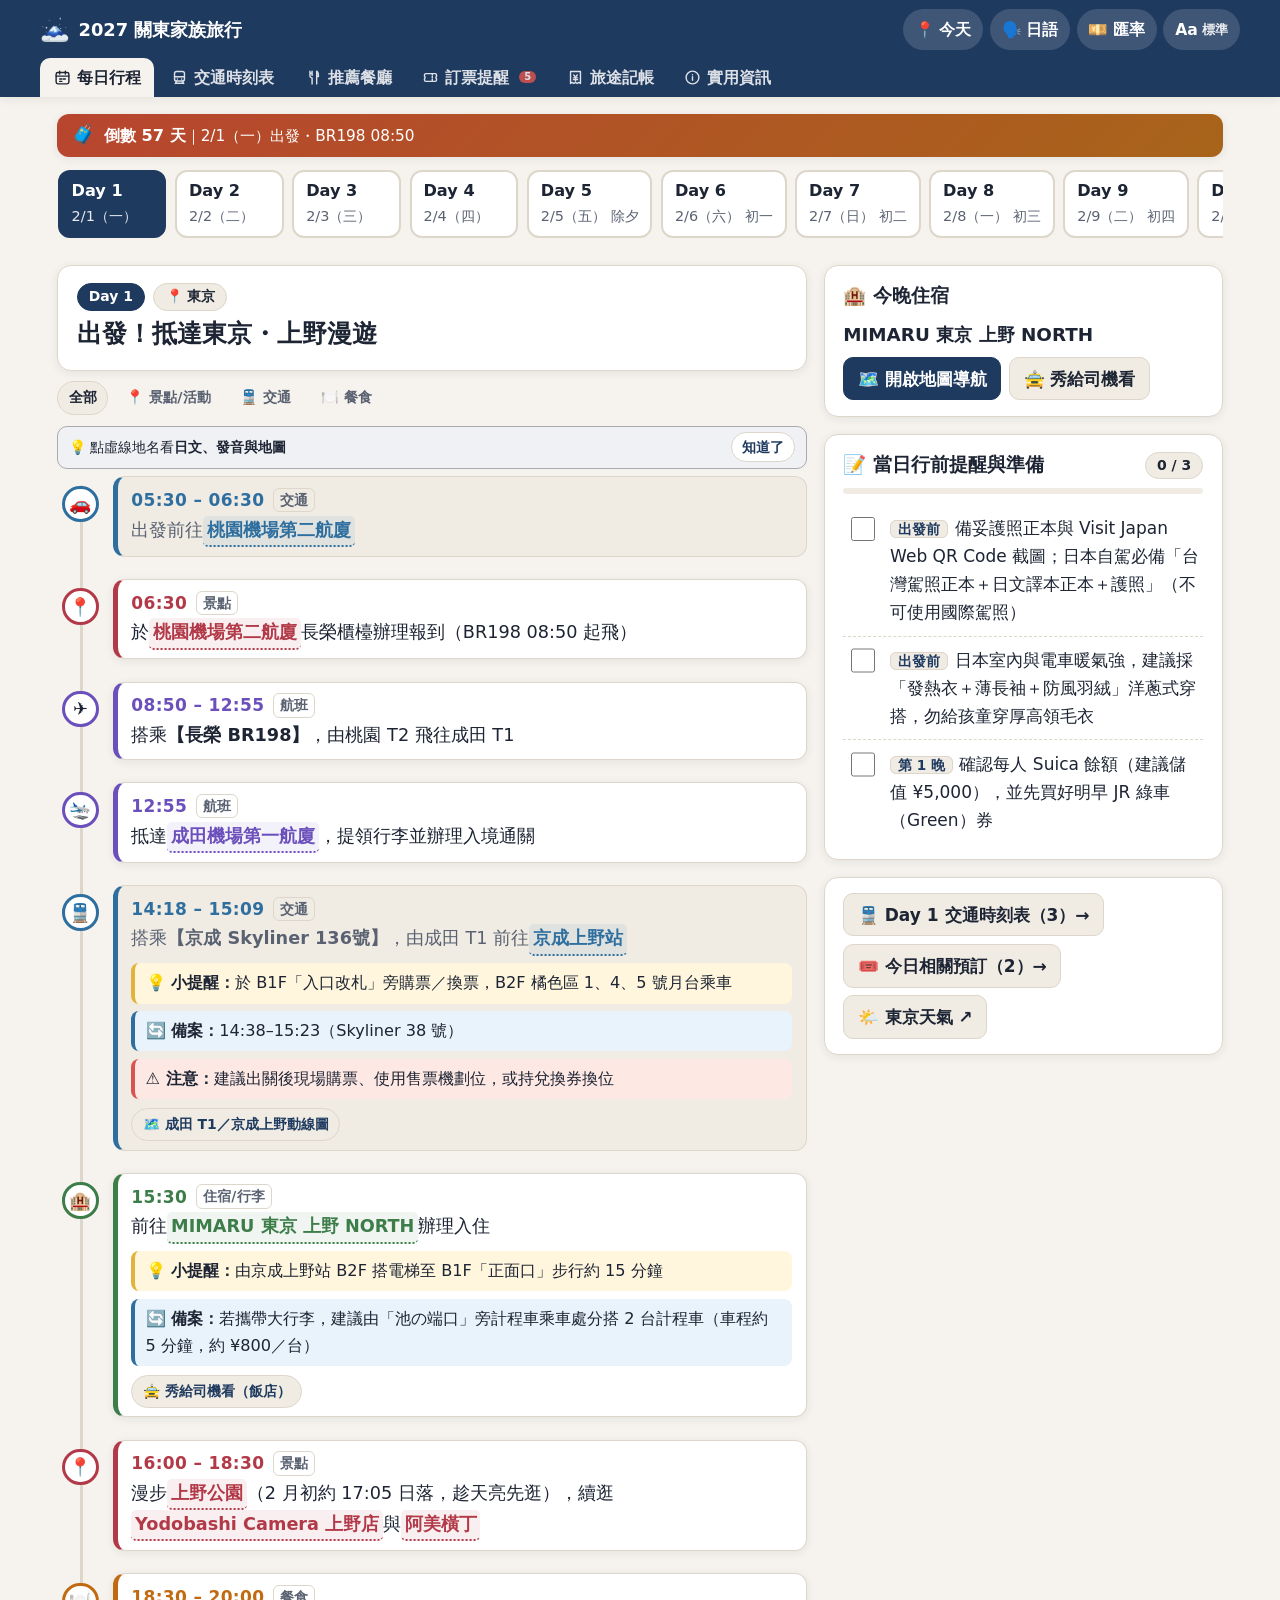
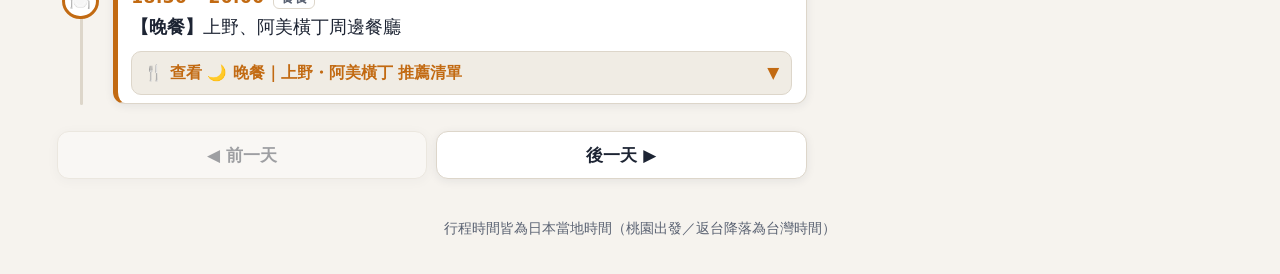
==== commit 465917c1: "Release v30: expense add/edit modal (bottom sheet), crisp vector SVG nav icons, 3-color itinerary ti" ====
--- a/index.html
+++ b/index.html
@@ -265,6 +265,17 @@
   </div>
 </div>
 
+<!-- 🧾 新增／編輯記帳彈窗（手機底部抽屜／桌機置中） -->
+<div class="modal-backdrop exp-modal-wrap" id="expFormModal" role="dialog" aria-modal="true" aria-labelledby="expModalTitle">
+  <div class="modal-card exp-modal-card">
+    <div class="modal-hd">
+      <h3 id="expModalTitle">➕ 新增記帳</h3>
+      <button type="button" class="modal-close" id="closeExpModalBtn">✕ 關閉</button>
+    </div>
+    <div id="expFormBody"></div>
+  </div>
+</div>
+
 <!-- 🗺️ 關鍵節點動線／樓層圖解 按需 Modal -->
 <div class="modal-backdrop" id="guideModal" role="dialog" aria-modal="true" aria-labelledby="guideTitle">
   <div class="modal-card wide">
--- a/style.css
+++ b/style.css
@@ -687,3 +687,39 @@
   .sos-pill.wide{gap:.4rem;padding:.45rem .65rem}
   .sos-pill.wide b{font-size:1.05rem}
 }
+
+
+/* ===== v30 升級：備案淡藍提醒、SVG 高辨識導覽圖示、記帳彈窗／底部抽屜 ===== */
+:root{--alt-bg:#e8f3fc;--alt-line:#2f6f9f}
+[data-theme="dark"]{--alt-bg:#1a2d42;--alt-line:#7cc0ff}
+.tip.alt{background:var(--alt-bg);border-color:var(--alt-line)}
+.tip b{font-weight:800}
+
+/* 導覽列統一向量 SVG 圖示（白底／深色模式皆高對比清晰） */
+nav.bottom button{color:#566173;padding:.3rem .15rem .22rem;gap:.12rem;font-weight:600}
+[data-theme="dark"] nav.bottom button{color:#9aa6b8}
+nav.bottom button .ic{display:inline-flex;align-items:center;justify-content:center;width:2.3rem;height:1.6rem;border-radius:999px;transition:background .15s}
+nav.bottom button .ic svg{width:21px;height:21px;fill:none;stroke:currentColor;stroke-width:1.95;stroke-linecap:round;stroke-linejoin:round;display:block}
+nav.bottom button[aria-current="page"]{color:var(--primary);font-weight:800;background:transparent}
+nav.bottom button[aria-current="page"] .ic{background:color-mix(in srgb,var(--primary) 13%,transparent)}
+nav.bottom button[aria-current="page"] .ic svg{stroke-width:2.35}
+nav.tabs button{display:inline-flex;align-items:center;gap:.35rem}
+nav.tabs .tab-ic{display:inline-flex;align-items:center}
+nav.tabs .tab-ic svg{width:17px;height:17px;fill:none;stroke:currentColor;stroke-width:2;stroke-linecap:round;stroke-linejoin:round;display:block}
+
+/* 記帳總覽條「＋ 記一筆」主鈕與新增／編輯彈窗（手機底部抽屜） */
+.exp-hero-top{display:flex;align-items:center;justify-content:space-between;gap:.5rem;flex-wrap:wrap}
+.exp-add-btn{border:0;background:#fff;color:#1f3a5f;border-radius:999px;padding:.36rem .9rem;font-size:.9rem;font-weight:900;box-shadow:0 2px 8px rgba(0,0,0,.18);white-space:nowrap;min-height:2.2rem}
+.exp-add-btn:hover{background:#f0f6ff}
+[data-theme="dark"] .exp-add-btn{background:#8fb8ff;color:#0d1420}
+.exp-modal-card{max-width:33rem;width:100%;text-align:left;max-height:88dvh;overflow-y:auto}
+@media (max-width:639px){
+  .exp-modal-wrap{align-items:flex-end;padding:0}
+  .exp-modal-card{border-radius:18px 18px 0 0;max-width:100%;padding:1rem .95rem calc(1rem + env(safe-area-inset-bottom));max-height:88dvh}
+}
+@media (max-width:520px){
+  .exp-hero-top{flex-wrap:nowrap;gap:.4rem}
+  .exp-hero-amt{font-size:1.18rem;min-width:0}
+  .exp-hero-twd{font-size:.82rem;display:inline-block}
+  .exp-add-btn{padding:.3rem .72rem;font-size:.84rem;min-height:2rem;flex:0 0 auto}
+}
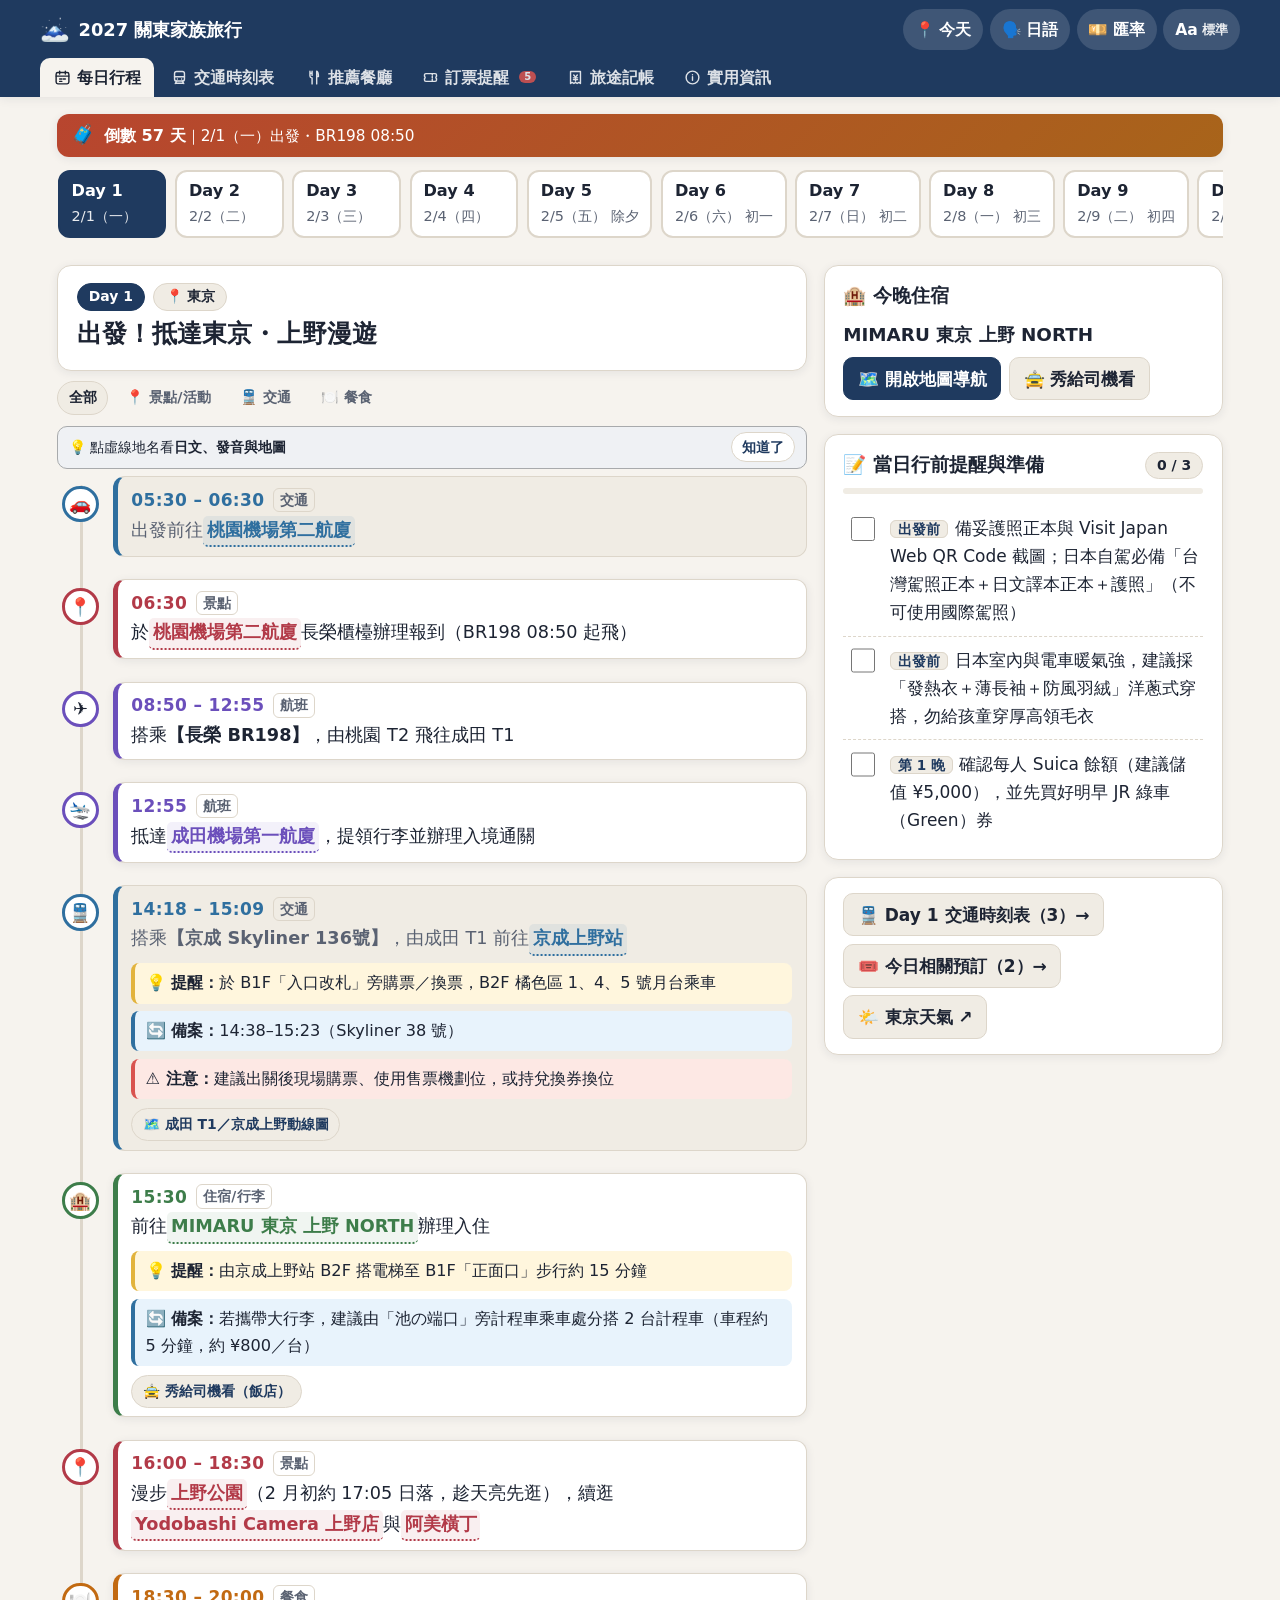
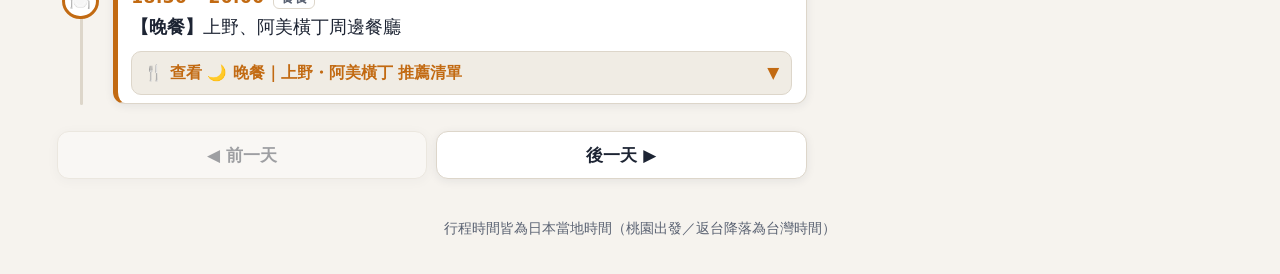
==== commit 06bd675a: "Release v32: sticky top Save button in expense modal, keyboard next/done shortcuts, visualViewport r" ====
--- a/index.html
+++ b/index.html
@@ -268,9 +268,10 @@
 <!-- 🧾 新增／編輯記帳彈窗（手機底部抽屜／桌機置中） -->
 <div class="modal-backdrop exp-modal-wrap" id="expFormModal" role="dialog" aria-modal="true" aria-labelledby="expModalTitle">
   <div class="modal-card exp-modal-card">
-    <div class="modal-hd">
-      <h3 id="expModalTitle">➕ 新增記帳</h3>
-      <button type="button" class="modal-close" id="closeExpModalBtn">✕ 關閉</button>
+    <div class="modal-hd exp-modal-hd">
+      <button type="button" class="exp-hd-cancel" id="closeExpModalBtn">✕ 取消</button>
+      <h3 id="expModalTitle">新增記帳</h3>
+      <button type="button" class="exp-hd-save" id="expModalSaveBtn">✓ 儲存</button>
     </div>
     <div id="expFormBody"></div>
   </div>
--- a/style.css
+++ b/style.css
@@ -723,3 +723,16 @@
   .exp-hero-twd{font-size:.82rem;display:inline-block}
   .exp-add-btn{padding:.3rem .72rem;font-size:.84rem;min-height:2rem;flex:0 0 auto}
 }
+
+
+/* ===== v32 升級：記帳彈窗頂部固定「✕ 取消｜新增記帳｜✓ 儲存」防鍵盤遮擋 ===== */
+.exp-modal-card{display:flex;flex-direction:column;padding:0;overflow:hidden}
+.exp-modal-hd{position:sticky;top:0;z-index:2;display:flex;align-items:center;justify-content:space-between;gap:.4rem;padding:.72rem .9rem;margin:0;background:var(--surface);border-bottom:1px solid var(--line);flex:0 0 auto}
+.exp-modal-hd h3{text-align:center;font-size:1rem;font-weight:800;margin:0;flex:1}
+.exp-hd-cancel{border:1px solid var(--line);background:var(--surface2);color:var(--muted);border-radius:999px;padding:.28rem .72rem;font-size:.86rem;font-weight:700;min-height:2.1rem;white-space:nowrap}
+.exp-hd-save{border:0;background:var(--primary);color:var(--primary-ink);border-radius:999px;padding:.3rem .88rem;font-size:.88rem;font-weight:800;min-height:2.1rem;white-space:nowrap;box-shadow:0 1px 6px rgba(31,58,95,.22)}
+.exp-hd-save:hover{filter:brightness(1.08)}
+#expFormBody{padding:.75rem .9rem calc(.95rem + env(safe-area-inset-bottom));overflow-y:auto;-webkit-overflow-scrolling:touch;flex:1 1 auto;min-height:0}
+@media (max-width:639px){
+  .exp-modal-card{padding:0}
+}
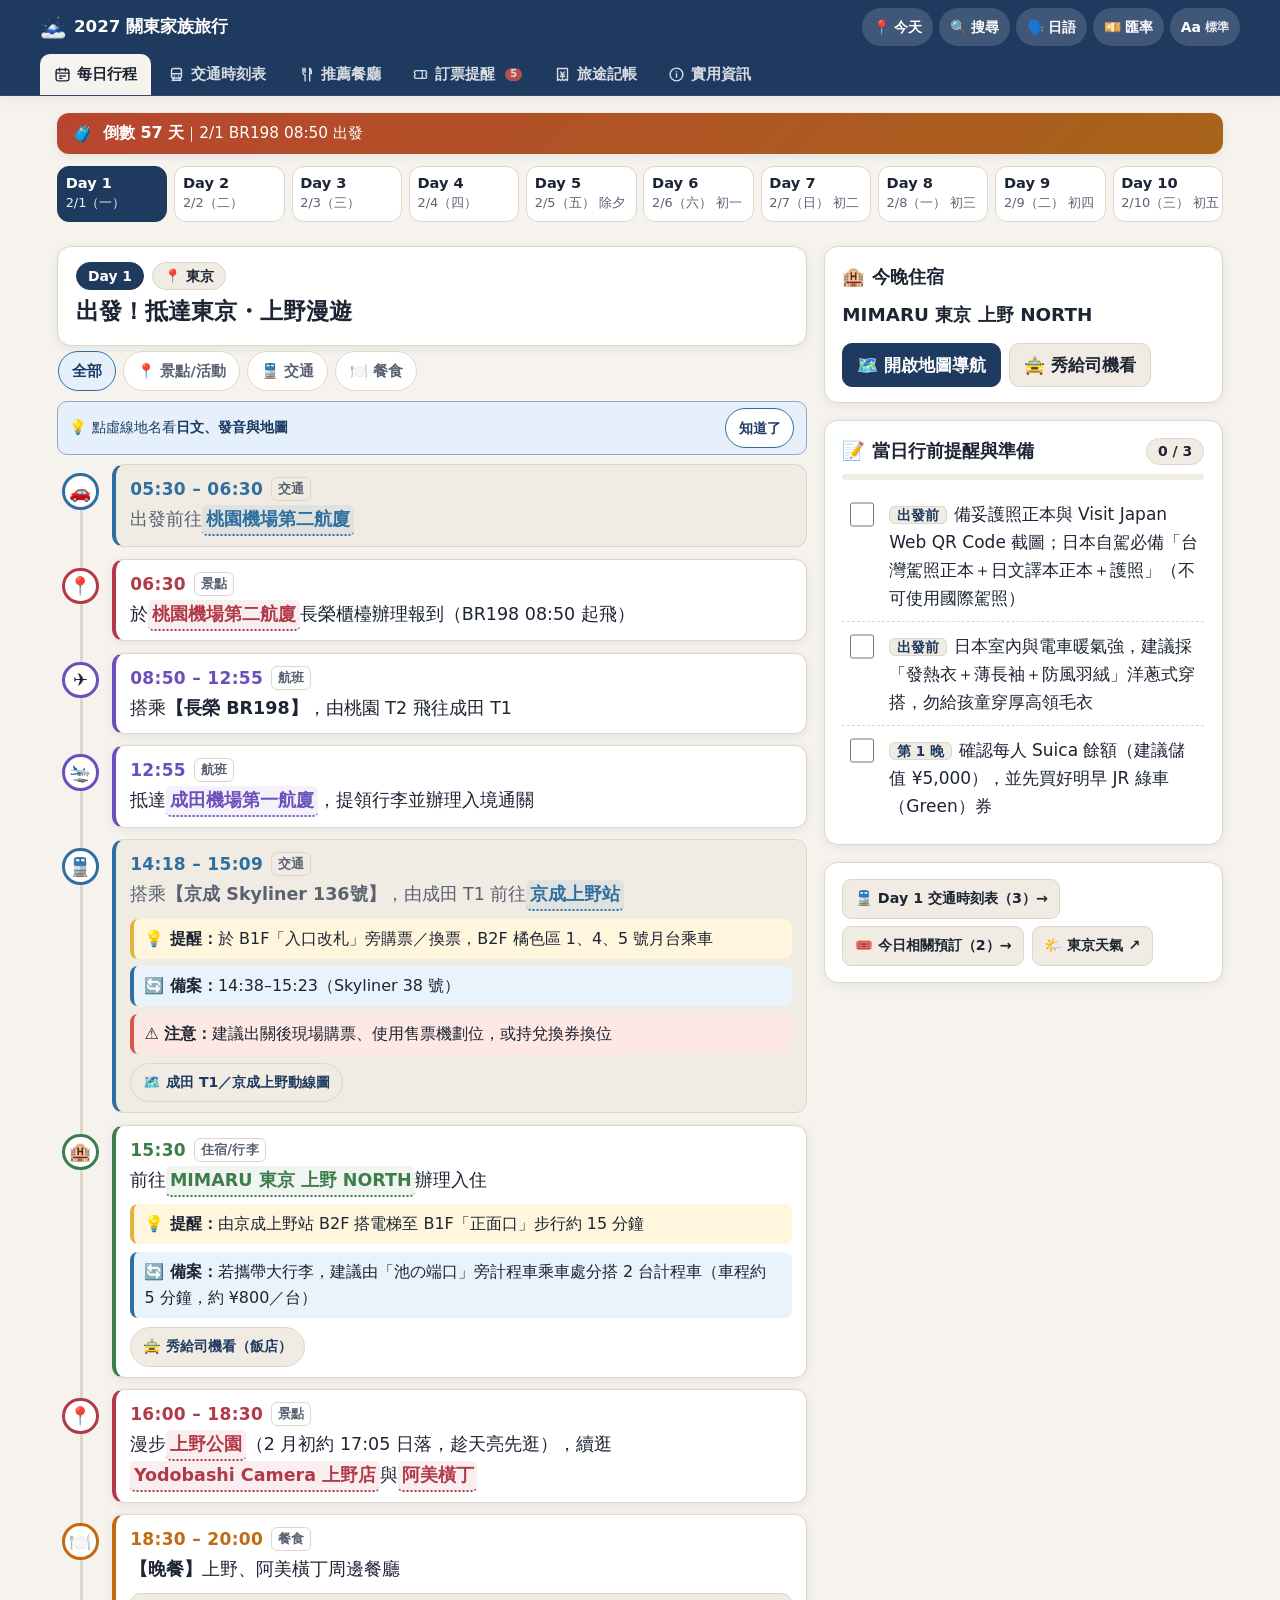
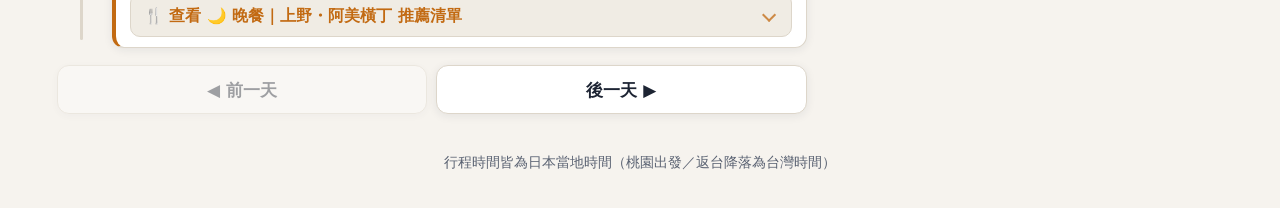
==== commit d0fe03cb: "Release v38: full-site UI/UX consistency refactor, dark mode & large font fixes" ====
--- a/index.html
+++ b/index.html
@@ -24,13 +24,17 @@
 
 <header class="top">
   <div class="top-row">
-    <div class="brand"><span class="logo" aria-hidden="true">🗻</span><span class="t">2027 關東家族旅行</span></div>
+    <div class="brand">
+      <span class="logo" aria-hidden="true">🗻</span>
+      <span class="t">2027 關東家族旅行</span>
+    </div>
+    <span class="net-pill" id="netPill" role="status">📴 離線</span>
     <div class="tools">
-      <button class="iconbtn" id="todayJumpBtn" aria-label="跳回今天此刻行程" title="跳回今天此刻行程">📍 <span class="lbl">今天</span></button>
-      <button class="iconbtn" id="phraseHubBtn" aria-label="旅途日語溝通手冊" title="全場景日語溝通卡">🗣️ <span class="lbl">日語</span></button>
-      <button class="iconbtn" id="calcBtn" aria-label="快速日幣台幣換算" title="快速匯率換算">💴 <span class="lbl">匯率</span></button>
-      <button class="iconbtn" id="fontCycleBtn" aria-label="切換字級大小" title="點擊切換字級大小">Aa <span id="fontLbl" style="font-size:.78rem;opacity:.9">標準</span></button>
-      <span class="net-pill" id="netPill" role="status">📴 離線</span>
+      <button type="button" class="iconbtn" id="todayJumpBtn" aria-label="跳回今天此刻行程" title="跳回今天此刻行程">📍 <span class="lbl">今天</span></button>
+      <button type="button" class="iconbtn" id="topSearchBtn" aria-label="全站綜合搜尋" title="搜尋行程、餐廳、訂票與時刻表">🔍 <span class="lbl">搜尋</span></button>
+      <button type="button" class="iconbtn" id="phraseHubBtn" aria-label="旅途日語溝通手冊" title="全場景日語溝通卡">🗣️ <span class="lbl">日語</span></button>
+      <button type="button" class="iconbtn" id="calcBtn" aria-label="快速日幣台幣換算" title="快速匯率換算">💴 <span class="lbl">匯率</span></button>
+      <button type="button" class="iconbtn" id="fontCycleBtn" aria-label="切換字級大小" title="點擊切換字級大小">Aa <span id="fontLbl" class="font-lbl">標準</span></button>
     </div>
   </div>
   <nav class="tabs" aria-label="主選單"></nav>
@@ -49,11 +53,13 @@
   <section class="view" id="v-day" aria-label="每日行程">
     <div class="daywrap">
       <div class="full">
-        <div class="daypicker" id="daypicker" role="tablist" aria-label="選擇日期"></div>
+        <div class="daypicker-wrap">
+          <div class="daypicker" id="daypicker" role="tablist" aria-label="選擇日期"></div>
+        </div>
       </div>
       <div>
         <div class="dayhead" id="dayhead"></div>
-        <div class="filters hscroll" id="filters" role="group" aria-label="篩選類別" style="margin:.55rem 0 .5rem"></div>
+        <div class="filters hscroll" id="filters" role="group" aria-label="篩選類別"></div>
         <div id="placeTipBar"></div>
         <ol class="timeline" id="timeline"></ol>
         <div class="daynav-bottom" id="daynavBottom"></div>
@@ -64,17 +70,13 @@
 
   <!-- 訂票與預訂提醒 -->
   <section class="view" id="v-booking" aria-label="訂票提醒">
-    <div class="sec-hd">
-      <h2 class="sectitle">🎟️ 訂票提醒 (12)</h2>
-      <button type="button" class="exp-ghost-btn" id="toggleBqBtn">🔍 搜尋</button>
-    </div>
     <div id="bookingDash"></div>
     <div class="searchbox" id="bqWrap" hidden>
       <label class="sr-only" for="bq">搜尋訂票與預訂項目</label>
       <input id="bq" type="search" placeholder="🔍 搜尋預訂項目、日期、注意事項…（例：晴空塔、新幹線、12/01）" autocomplete="off">
     </div>
-    <div class="filters hscroll" id="bookingStatusFilters" role="group" aria-label="依預訂狀態篩選" style="margin-bottom:.38rem"></div>
-    <div class="filters hscroll" id="bookingCatFilters" role="group" aria-label="依類別篩選" style="margin-bottom:.65rem"></div>
+    <div class="filters hscroll" id="bookingStatusFilters" role="group" aria-label="依預訂狀態篩選"></div>
+    <div class="filters hscroll" id="bookingCatFilters" role="group" aria-label="依類別篩選"></div>
     <div id="bookingDayBar"></div>
     <div class="grid-wide" id="bookingGrid"></div>
   </section>
@@ -87,22 +89,25 @@
   <!-- 交通時刻表與常用連結查詢 -->
   <section class="view" id="v-transit" aria-label="交通時刻表查詢">
     <div class="sec-hd">
-      <h2 class="sectitle">🚆 交通時刻表 (35)</h2>
-      <button type="button" class="exp-ghost-btn" id="toggleTqBtn">🔍 搜尋</button>
+      <h2 class="sectitle" id="transitTitle">🚆 交通時刻表</h2>
+      <div class="sec-hd-actions">
+        <span class="filter-count" id="transitCount"></span>
+        <button type="button" class="exp-ghost-btn" id="toggleTqBtn">🔍 搜尋</button>
+      </div>
     </div>
     <div class="tt-quick-bar">
       <div class="tt-quick-hd">
         <span><b>⚡ 10 天離線班次速查表</b><small>主班次・備案・月台</small></span>
         <button type="button" class="exp-ghost-btn" id="toggleQuickTtBtn">展開 ▼</button>
       </div>
-      <div id="quickTtWrap" style="display:none;margin-top:.6rem;overflow-x:auto"></div>
+      <div id="quickTtWrap" class="quick-tt-wrap" hidden></div>
     </div>
     <div class="searchbox" id="tqWrap" hidden>
       <label class="sr-only" for="tq">搜尋交通時刻表與連結</label>
       <input id="tq" type="search" placeholder="🔍 搜尋路線、車站、車次、編號…（例：Skyliner、江之電、#24）" autocomplete="off">
     </div>
-    <div class="filters hscroll" id="transitCatFilters" role="group" aria-label="依交通分類篩選" style="margin-bottom:.38rem"></div>
-    <div class="filters hscroll" id="transitDayFilters" role="group" aria-label="依行程日篩選" style="margin-bottom:.65rem"></div>
+    <div class="filters hscroll" id="transitDayFilters" role="group" aria-label="依行程日篩選"></div>
+    <div class="filters hscroll" id="transitCatFilters" role="group" aria-label="依交通分類篩選"></div>
     <div class="grid-wide" id="transitGrid"></div>
   </section>
 
@@ -110,38 +115,41 @@
   <section class="view" id="v-food" aria-label="推薦餐廳">
     <div class="sec-hd">
       <h2 class="sectitle">🍽️ 推薦餐廳</h2>
-      <button type="button" class="exp-ghost-btn" id="toggleFqBtn">🔍 搜尋</button>
+      <div class="sec-hd-actions">
+        <span class="filter-count" id="foodCount"></span>
+        <button type="button" class="exp-ghost-btn" id="toggleFqBtn">🔍 搜尋</button>
+      </div>
     </div>
     <div class="searchbox" id="fqWrap" hidden>
       <label class="sr-only" for="fq">搜尋餐廳</label>
       <input id="fq" type="search" placeholder="🔍 搜尋餐廳、料理或點餐方式…（例：敘敘苑、鰻魚飯、壽司郎、中文平板）" autocomplete="off">
     </div>
-    <div class="filters hscroll" id="foodDayFilters" role="group" aria-label="依天數篩選餐廳" style="margin-bottom:.38rem"></div>
-    <div class="filters hscroll" id="foodTierFilters" role="group" aria-label="依等級篩選餐廳" style="margin-bottom:.65rem"></div>
+    <div class="filters hscroll" id="foodDayFilters" role="group" aria-label="依天數篩選餐廳"></div>
+    <div class="filters hscroll" id="foodTierFilters" role="group" aria-label="依等級篩選餐廳"></div>
     <div class="grid-wide" id="foodGrid"></div>
   </section>
 
   <!-- 住宿 -->
   <section class="view" id="v-hotel" aria-label="住宿">
-    <h2 class="sectitle">🏨 住宿安排 (9晚)</h2>
+    <h2 class="sectitle sr-only-screen">🏨 住宿安排 (9晚)</h2>
     <div class="hotel-grid" id="hotels"></div>
   </section>
 
   <!-- 攜帶物品 -->
   <section class="view" id="v-packing" aria-label="攜帶物品">
-    <h2 class="sectitle">🎒 攜帶物品與清單</h2>
+    <h2 class="sectitle sr-only-screen">🎒 攜帶物品與清單</h2>
     <div class="box pack-dash">
       <div class="pack-dash-top">
         <b id="progtxt">完成 0 / 0</b>
-        <div style="display:flex;gap:.35rem">
-          <button class="exp-ghost-btn" id="filterUncheckedBtn">僅看未完成</button>
-          <button class="exp-ghost-btn" id="resetChk">🔄 重設</button>
+        <div class="pack-dash-actions">
+          <button type="button" class="exp-ghost-btn" id="filterUncheckedBtn">僅看未完成</button>
+          <button type="button" class="exp-ghost-btn" id="resetChk">🔄 重設</button>
         </div>
       </div>
-      <div class="progress" style="margin:.45rem 0 .5rem" aria-hidden="true"><div id="progbar"></div></div>
+      <div class="progress" aria-hidden="true"><div id="progbar"></div></div>
       <div class="add-chk-row">
         <input id="customChkInput" type="text" placeholder="➕ 新增個人或家族待辦（例：買兒童雪鏡）">
-        <button class="btn primary btn-sm" id="addCustomChkBtn" style="margin:0;white-space:nowrap">＋ 新增</button>
+        <button type="button" class="btn primary btn-sm" id="addCustomChkBtn">＋ 新增</button>
       </div>
     </div>
     <div class="pack-wrap" id="checks"></div>
@@ -149,7 +157,7 @@
 
   <!-- 緊急與設定 -->
   <section class="view" id="v-info" aria-label="緊急聯絡與設定">
-    <h2 class="sectitle">🚨 緊急聯絡與設定</h2>
+    <h2 class="sectitle sr-only-screen">🚨 緊急聯絡與設定</h2>
     <div class="info-grid" id="infoGrid"></div>
   </section>
 
@@ -157,164 +165,179 @@
 </main>
 
 <!-- 🗣️ 全場景旅途日語溝通手冊 Modal -->
-<div class="modal-backdrop" id="phraseHubModal" role="dialog" aria-modal="true" aria-labelledby="hubTitle">
-  <div class="modal-card wide" style="text-align:left">
+<div class="modal-backdrop sheet-wrap" id="phraseHubModal" role="dialog" aria-modal="true" aria-labelledby="hubTitle">
+  <div class="modal-card wide sheet-card">
     <div class="modal-hd">
       <h3 id="hubTitle">🗣️ 旅途指差し日語溝通手冊</h3>
       <button type="button" class="modal-close" id="closeHubBtn">✕ 關閉</button>
     </div>
-    <div class="searchbox" style="margin-bottom:.6rem">
-      <label class="sr-only" for="hubSearch">搜尋日語會話</label>
-      <input id="hubSearch" type="search" placeholder="🔍 搜尋關鍵字…（例：免稅、置物櫃、雪胎、發燒、合照、刷卡、月台）" autocomplete="off">
-    </div>
-    <div class="filters" id="hubCats" role="group" aria-label="依旅途情境篩選日語會話" style="margin-bottom:.6rem"></div>
-    <div id="partyBar" style="display:flex;align-items:center;gap:.5rem;flex-wrap:wrap;padding:.45rem .65rem;background:var(--surface);border:1px solid var(--border);border-radius:10px;font-size:.86rem;margin-bottom:.65rem">
-      <span>👨‍👩‍👦‍👦 <b>用餐人數：</b></span>
-      <span style="display:inline-flex;align-items:center;gap:.25rem">大人 <button type="button" class="btn" id="adultMinus" style="margin:0;padding:.1rem .45rem;min-height:0">−</button> <b id="adultCnt">4</b> <button type="button" class="btn" id="adultPlus" style="margin:0;padding:.1rem .45rem;min-height:0">＋</button></span>
-      <span style="display:inline-flex;align-items:center;gap:.25rem">小孩 <button type="button" class="btn" id="kidMinus" style="margin:0;padding:.1rem .45rem;min-height:0">−</button> <b id="kidCnt">2</b> <button type="button" class="btn" id="kidPlus" style="margin:0;padding:.1rem .45rem;min-height:0">＋</button></span>
-      <span style="color:var(--muted);font-size:.8rem" id="partySummary">（共 6 位，即時同步候位卡）</span>
-    </div>
-    <div id="hubWrap" class="phrase-grid" style="margin-top:0"></div>
+    <div class="modal-body">
+      <div class="searchbox">
+        <label class="sr-only" for="hubSearch">搜尋日語會話</label>
+        <input id="hubSearch" type="search" placeholder="🔍 搜尋關鍵字…（例：免稅、置物櫃、雪胎、發燒、合照、刷卡、月台）" autocomplete="off">
+      </div>
+      <div class="filters hscroll" id="hubCats" role="group" aria-label="依旅途情境篩選日語會話"></div>
+      <div id="partyBar" class="party-bar">
+        <span class="party-title">👨‍👩‍👦‍👦 <b>用餐人數：</b></span>
+        <div class="party-controls">
+          <span class="party-grp">大人 <button type="button" class="qty-btn" id="adultMinus" aria-label="減少大人人數">−</button> <b id="adultCnt">4</b> <button type="button" class="qty-btn" id="adultPlus" aria-label="增加大人人數">＋</button></span>
+          <span class="party-grp">小孩 <button type="button" class="qty-btn" id="kidMinus" aria-label="減少小孩人數">−</button> <b id="kidCnt">2</b> <button type="button" class="qty-btn" id="kidPlus" aria-label="增加小孩人數">＋</button></span>
+        </div>
+        <span class="party-summary" id="partySummary">（共 6 位，即時同步候位卡）</span>
+      </div>
+      <div id="hubWrap" class="phrase-grid"></div>
+    </div>
   </div>
 </div>
 
 <!-- 🔍 全站綜合搜尋 Modal -->
-<div class="modal-backdrop" id="searchModal" role="dialog" aria-modal="true" aria-labelledby="searchTitle">
-  <div class="modal-card wide" style="text-align:left">
+<div class="modal-backdrop sheet-wrap" id="searchModal" role="dialog" aria-modal="true" aria-labelledby="searchTitle">
+  <div class="modal-card wide sheet-card">
     <div class="modal-hd">
       <h3 id="searchTitle">🔍 全站綜合搜尋</h3>
       <button type="button" class="modal-close" id="closeSearchBtn">✕ 關閉</button>
     </div>
-    <div class="searchbox" style="margin-bottom:.6rem">
-      <label class="sr-only" for="q">搜尋行程、訂票、時刻表與餐廳</label>
-      <input id="q" type="search" placeholder="🔍 搜尋景點、餐廳、班次、訂票提醒、時刻表…（例：晴空塔、はくたか、黑貓、樹冰祭、敘敘苑）" autocomplete="off">
-    </div>
-    <div class="results" id="results" style="margin-top:0"></div>
-    <div id="searchHint" style="color:var(--muted);font-size:.88rem;padding:.4rem .2rem">輸入關鍵字即可一次搜尋 10 天行程、推薦餐廳、訂票提醒與交通時刻表。</div>
+    <div class="modal-body">
+      <div class="searchbox">
+        <label class="sr-only" for="q">搜尋行程、訂票、時刻表與餐廳</label>
+        <input id="q" type="search" placeholder="🔍 搜尋景點、餐廳、班次、訂票提醒、時刻表…（例：晴空塔、はくたか、黑貓、樹冰祭、敘敘苑）" autocomplete="off">
+      </div>
+      <div class="results" id="results"></div>
+      <div id="searchHint" class="search-hint">輸入關鍵字即可一次搜尋 10 天行程、推薦餐廳、訂票提醒與交通時刻表。</div>
+    </div>
   </div>
 </div>
 
 <!-- 指差し溝通卡放大 Modal -->
 <div class="modal-backdrop" id="phraseModal" role="dialog" aria-modal="true" aria-labelledby="mZh">
-  <div class="modal-card">
+  <div class="modal-card display-card">
     <div class="m-zh" id="mZh"></div>
     <div class="m-ja" id="mJa"></div>
-    <div class="phrase-card ro" id="mRo" style="margin-bottom:1rem;font-size:.9rem"></div>
-    <div style="display:flex;gap:.5rem;justify-content:center;flex-wrap:wrap">
-      <button type="button" class="btn" id="speakPhraseBtn" style="margin:0">🔊 播放日語發音</button>
-      <button type="button" class="btn primary" id="closeModalBtn" style="margin:0">✕ 關閉畫面</button>
+    <div class="phrase-card ro display-ro" id="mRo"></div>
+    <div class="display-actions">
+      <button type="button" class="btn" id="speakPhraseBtn">🔊 播放日語發音</button>
+      <button type="button" class="btn primary" id="closeModalBtn">✕ 關閉畫面</button>
     </div>
   </div>
 </div>
 
 <!-- 📍 地點迷你名片 Modal（中文＋日文＋羅馬拼音＋發音＋Google 地圖） -->
 <div class="modal-backdrop" id="placeModal" role="dialog" aria-modal="true" aria-labelledby="plZh">
-  <div class="modal-card" style="max-width:30rem">
+  <div class="modal-card display-card">
     <div class="m-zh" id="plZh"></div>
     <div class="m-ja" id="plJa"></div>
-    <div class="phrase-card ro" id="plRo" style="margin-bottom:1rem;font-size:.95rem"></div>
-    <div style="display:flex;gap:.5rem;justify-content:center;flex-wrap:wrap">
-      <a class="btn primary" id="plMapBtn" href="#" target="_blank" rel="noopener" style="margin:0">🗺️ 開啟 Google 地圖</a>
-      <button type="button" class="btn" id="plSpeakBtn" style="margin:0">🔊 播放日語發音</button>
-      <button type="button" class="btn" id="closePlaceBtn" style="margin:0">✕ 關閉</button>
+    <div class="phrase-card ro display-ro" id="plRo"></div>
+    <div class="display-actions">
+      <a class="btn primary" id="plMapBtn" href="#" target="_blank" rel="noopener">🗺️ 開啟 Google 地圖</a>
+      <button type="button" class="btn" id="plSpeakBtn">🔊 播放日語發音</button>
+      <button type="button" class="btn" id="closePlaceBtn">✕ 關閉</button>
     </div>
   </div>
 </div>
 
 <!-- 🚖 秀給司機看 日文大字卡 Modal -->
 <div class="modal-backdrop" id="taxiModal" role="dialog" aria-modal="true" aria-labelledby="taxiJa">
-  <div class="modal-card" style="max-width:34rem">
+  <div class="modal-card display-card wide-display">
     <div class="taxi-prompt">運転手さん、ここまでお願いします</div>
-    <div style="font-size:.86rem;color:var(--muted);margin-bottom:.25rem">（司機先生，請載我們到這裡）</div>
+    <div class="taxi-sub">（司機先生，請載我們到這裡）</div>
     <div class="taxi-ja" id="taxiJa"></div>
-    <div style="font-size:.9rem;color:var(--muted);font-weight:700" id="taxiZh"></div>
+    <div class="taxi-zh" id="taxiZh"></div>
     <div class="taxi-addr" id="taxiAddr"></div>
     <div><a class="taxi-tel" id="taxiTel" href="#"></a></div>
-    <div style="font-size:.8rem;color:var(--muted);margin-bottom:.85rem">💡 可將電話號碼提供給司機輸入車機導航</div>
-    <button class="btn primary" id="closeTaxiBtn">✕ 關閉畫面</button>
+    <div class="taxi-tip">💡 可將電話號碼提供給司機輸入車機導航</div>
+    <button type="button" class="btn primary" id="closeTaxiBtn">✕ 關閉畫面</button>
   </div>
 </div>
 
 <!-- 💴 快速匯率換算 Modal -->
-<div class="modal-backdrop" id="calcModal" role="dialog" aria-modal="true" aria-labelledby="calcTitle">
-  <div class="modal-card" style="max-width:28rem;text-align:left">
+<div class="modal-backdrop sheet-wrap" id="calcModal" role="dialog" aria-modal="true" aria-labelledby="calcTitle">
+  <div class="modal-card sheet-card calc-card">
     <div class="modal-hd">
       <h3 id="calcTitle">💴 快速日幣 ↔ 台幣換算</h3>
       <button type="button" class="modal-close" id="closeCalcBtn">✕ 關閉</button>
     </div>
-    <div style="font-size:.86rem;color:var(--muted);margin-bottom:.4rem">
-      匯率設定：1 JPY = <input id="mRateInp" type="number" step="0.001" value="0.215" style="width:5.2rem;font:inherit;padding:.15rem .35rem;border:1px solid var(--line);border-radius:6px;background:var(--surface2);color:var(--text)"> TWD
-      <button type="button" class="btn btn-sm" id="rateLiveBtn" style="margin-left:.3rem">🔄 即時匯率</button>
-      <div id="rateNote" style="font-size:.8rem;margin-top:.25rem"></div>
-    </div>
-    <div class="calc-row">
-      <div><label style="font-size:.8rem;color:var(--muted)">日幣 (JPY ¥)</label><input id="mJpyInp" type="number" value="1000" inputmode="decimal"></div>
-      <div style="font-weight:800;padding-top:1.1rem">↔</div>
-      <div><label style="font-size:.8rem;color:var(--muted)">台幣 (TWD $)</label><input id="mTwdInp" type="number" value="215" inputmode="decimal"></div>
-    </div>
-    <div class="preset-chips" id="mCalcPresets">
-      <button type="button" data-jpy="500">¥500</button>
-      <button type="button" data-jpy="1000">¥1,000</button>
-      <button type="button" data-jpy="3000">¥3,000</button>
-      <button type="button" data-jpy="5000">¥5,000</button>
-      <button type="button" data-jpy="10000">¥10,000</button>
-    </div>
-    <div style="margin-top:.85rem;padding-top:.65rem;border-top:1px dashed var(--line);display:flex;justify-content:flex-end">
-      <button type="button" class="btn primary" id="calcToExpBtn" style="margin:0">🧾 帶入金額去記帳 →</button>
+    <div class="modal-body">
+      <div class="calc-rate-row">
+        <label for="mRateInp">1 JPY =</label>
+        <input id="mRateInp" type="number" step="0.001" value="0.215">
+        <span>TWD</span>
+        <button type="button" class="btn btn-sm" id="rateLiveBtn">🔄 即時匯率</button>
+      </div>
+      <div id="rateNote" class="rate-note"></div>
+      <div class="calc-row">
+        <div><label for="mJpyInp">日幣 (JPY ¥)</label><input id="mJpyInp" type="number" value="1000" inputmode="decimal"></div>
+        <div class="calc-swap" aria-hidden="true">↔</div>
+        <div><label for="mTwdInp">台幣 (TWD $)</label><input id="mTwdInp" type="number" value="215" inputmode="decimal"></div>
+      </div>
+      <div class="preset-chips" id="mCalcPresets">
+        <button type="button" data-jpy="500">¥500</button>
+        <button type="button" data-jpy="1000">¥1,000</button>
+        <button type="button" data-jpy="3000">¥3,000</button>
+        <button type="button" data-jpy="5000">¥5,000</button>
+        <button type="button" data-jpy="10000">¥10,000</button>
+      </div>
+      <div class="calc-foot">
+        <button type="button" class="btn primary" id="calcToExpBtn">🧾 帶入金額去記帳 →</button>
+      </div>
     </div>
   </div>
 </div>
 
 <!-- 🧾 新增／編輯記帳彈窗（手機底部抽屜／桌機置中） -->
-<div class="modal-backdrop exp-modal-wrap" id="expFormModal" role="dialog" aria-modal="true" aria-labelledby="expModalTitle">
-  <div class="modal-card exp-modal-card">
+<div class="modal-backdrop sheet-wrap exp-modal-wrap" id="expFormModal" role="dialog" aria-modal="true" aria-labelledby="expModalTitle">
+  <div class="modal-card sheet-card exp-modal-card">
     <div class="modal-hd exp-modal-hd">
       <button type="button" class="exp-hd-cancel" id="closeExpModalBtn">✕ 取消</button>
       <h3 id="expModalTitle">新增記帳</h3>
       <button type="button" class="exp-hd-save" id="expModalSaveBtn">✓ 儲存</button>
     </div>
-    <div id="expFormBody"></div>
+    <div id="expFormBody" class="modal-body"></div>
   </div>
 </div>
 
 <!-- 🗺️ 關鍵節點動線／樓層圖解 按需 Modal -->
-<div class="modal-backdrop" id="guideModal" role="dialog" aria-modal="true" aria-labelledby="guideTitle">
-  <div class="modal-card wide">
+<div class="modal-backdrop sheet-wrap" id="guideModal" role="dialog" aria-modal="true" aria-labelledby="guideTitle">
+  <div class="modal-card wide sheet-card">
     <div class="modal-hd">
       <h3 id="guideTitle"></h3>
       <button type="button" class="modal-close" id="closeGuideBtn">✕ 關閉</button>
     </div>
-    <div id="guideBody"></div>
+    <div id="guideBody" class="modal-body"></div>
   </div>
 </div>
 
 <div class="toast" id="toast" role="status" aria-live="polite"></div>
 
 <!-- PWA 安裝與離線使用教學 Modal -->
-<div class="modal-backdrop" id="pwaModal" role="dialog" aria-modal="true" aria-labelledby="pwaTitle">
-  <div class="modal-card" style="max-width:34rem">
-    <h3 id="pwaTitle" style="margin:0 0 .35rem;font-size:1.25rem;justify-content:center">📲 安裝「關東家族旅行 App」</h3>
-    <div style="font-size:.9rem;color:var(--muted);margin-bottom:.6rem">安裝至手機主畫面後，可像原生 App 全螢幕開啟，在飛機上、地下鐵或山區無網路時也能<b>100% 離線查閱行程、訂票提醒、班次速查、餐廳與勾選清單</b>！</div>
-    <div id="nativeInstallWrap" style="display:none;margin-bottom:.75rem">
-      <button class="btn primary" id="triggerNativeInstallBtn" style="width:100%;justify-content:center;padding:.65rem;font-size:1.05rem">✨ 立即一鍵安裝到手機／電腦</button>
-    </div>
-    <div class="pwa-steps">
-      <h4>🍎 iPhone / iPad（Safari 瀏覽器）</h4>
-      <ol>
-        <li>點擊 Safari 底部中間的<b>「分享」按鈕 📤</b>（方框向上箭頭）</li>
-        <li>選單往下滑，點選<b>「加入主畫面 (Add to Home Screen)」➕</b></li>
-        <li>點擊右上角<b>「新增」</b>，桌面即會出現「🗻 關東家族旅行」App 圖示！</li>
-      </ol>
-    </div>
-    <div class="pwa-steps">
-      <h4>🤖 Android 手機（Chrome 瀏覽器）</h4>
-      <ol>
-        <li>點擊上方「立即一鍵安裝」按鈕，或點 Chrome 右上角<b>「選單（三個點）」</b></li>
-        <li>點選<b>「安裝應用程式」</b>或<b>「加到主畫面」</b>即可完成！</li>
-      </ol>
-    </div>
-    <div style="font-size:.82rem;color:var(--muted);margin:.5rem 0 .8rem" id="pwaSwStatus">正在檢查離線快取狀態…</div>
-    <button class="btn primary" id="closePwaModalBtn">我知道了</button>
+<div class="modal-backdrop sheet-wrap" id="pwaModal" role="dialog" aria-modal="true" aria-labelledby="pwaTitle">
+  <div class="modal-card sheet-card pwa-card">
+    <div class="modal-hd">
+      <h3 id="pwaTitle">📲 安裝「關東家族旅行 App」</h3>
+      <button type="button" class="modal-close" id="closePwaModalBtn">✕ 關閉</button>
+    </div>
+    <div class="modal-body">
+      <p class="pwa-desc">安裝至手機主畫面後，可像原生 App 全螢幕開啟，在飛機上、地下鐵或山區無網路時也能<b>100% 離線查閱行程、訂票提醒、班次速查、餐廳與勾選清單</b>！</p>
+      <div id="nativeInstallWrap" hidden>
+        <button type="button" class="btn primary pwa-native-btn" id="triggerNativeInstallBtn">✨ 立即一鍵安裝到手機／電腦</button>
+      </div>
+      <div class="pwa-steps">
+        <h4>🍎 iPhone / iPad（Safari 瀏覽器）</h4>
+        <ol>
+          <li>點擊 Safari 底部中間的<b>「分享」按鈕 📤</b>（方框向上箭頭）</li>
+          <li>選單往下滑，點選<b>「加入主畫面 (Add to Home Screen)」➕</b></li>
+          <li>點擊右上角<b>「新增」</b>，桌面即會出現「🗻 關東家族旅行」App 圖示！</li>
+        </ol>
+      </div>
+      <div class="pwa-steps">
+        <h4>🤖 Android 手機（Chrome 瀏覽器）</h4>
+        <ol>
+          <li>點擊上方「立即一鍵安裝」按鈕，或點 Chrome 右上角<b>「選單（三個點）」</b></li>
+          <li>點選<b>「安裝應用程式」</b>或<b>「加到主畫面」</b>即可完成！</li>
+        </ol>
+      </div>
+      <div class="pwa-status" id="pwaSwStatus">正在檢查離線快取狀態…</div>
+      <button type="button" class="btn primary pwa-ok-btn" id="pwaOkBtn">我知道了</button>
+    </div>
   </div>
 </div>
 
--- a/style.css
+++ b/style.css
@@ -1,158 +1,705 @@
+/* =========================================================
+   1. Design Tokens & Base
+   ========================================================= */
 :root{
   --fs:17px;
-  --bg:#f6f3ee; --surface:#ffffff; --surface2:#f0ece4; --text:#1d2433; --muted:#5a6272;
-  --line:#ddd6ca; --primary:#1f3a5f; --primary-ink:#ffffff; --accent:#c8553d;
-  --c-flight:#6b4fbb; --c-transit:#2f6f9f; --c-food:#c26a12; --c-hotel:#3d7d4a; --c-sight:#b23a48; --c-event:#a1307f;
-  --tip-bg:#fff6dd; --tip-line:#e2b33c; --warn-bg:#fde8e4; --warn-line:#d9534f;
-  --tier-a:#b23a48; --tier-b:#2f6f9f; --tier-c:#3d7d4a;
-  --now:#0f8a5f; --urgent:#c83e2b; --upcoming:#c26a12;
+  --bg:#f6f3ee;
+  --surface:#ffffff;
+  --surface2:#f0ece4;
+  --text:#1d2433;
+  --muted:#5a6272;
+  --line:#ddd6ca;
+
+  --primary:#1f3a5f;
+  --primary-ink:#ffffff;
+  --accent:#b8452f;
+
+  --header-bg:#1f3a5f;
+  --header-ink:#ffffff;
+  --header-btn-bg:rgba(255,255,255,.15);
+  --hero-bg:linear-gradient(135deg,#1f3a5f,#2b517f);
+  --hero-ink:#ffffff;
+  --cta-bg:linear-gradient(135deg,#d95836,#e57c23);
+  --cta-ink:#ffffff;
+
+  --chip-active-bg:#e6f0fb;
+  --chip-active-border:#2f6f9f;
+  --chip-active-ink:#183a63;
+  --done-bg:#e6f6ee;
+  --done-border:#269068;
+  --done-ink:#0f6344;
+  --payer-bg:#fff2dc;
+  --payer-border:#d4841c;
+  --payer-ink:#8c4a06;
+
+  --c-flight:#6b4fbb;
+  --c-transit:#2f6f9f;
+  --c-food:#c26a12;
+  --c-hotel:#3d7d4a;
+  --c-sight:#b23a48;
+  --c-event:#a1307f;
+
+  --tip-bg:#fff6dd;
+  --tip-line:#e2b33c;
+  --warn-bg:#fde8e4;
+  --warn-line:#d9534f;
+  --alt-bg:#e8f3fc;
+  --alt-line:#2f6f9f;
+
+  --tier-a:#b23a48;
+  --tier-b:#2f6f9f;
+  --tier-c:#3d7d4a;
+
+  --now:#0f8a5f;
+  --urgent:#c83e2b;
+  --upcoming:#c26a12;
+
+  --svg-orange:#c2410c;
+  --svg-amber:#92400e;
+  --svg-red:#b91c1c;
+  --svg-blue:#2563eb;
+
   --shadow:0 2px 10px rgba(30,40,60,.08);
   --radius:14px;
 }
+
 [data-theme="dark"]{
-  --bg:#12161d; --surface:#1b212b; --surface2:#242c38; --text:#eef1f6; --muted:#a9b2c1;
-  --line:#323c4b; --primary:#8fb8ff; --primary-ink:#0d1420; --accent:#ff8a70;
-  --c-flight:#b9a3ff; --c-transit:#7cc0ff; --c-food:#ffb366; --c-hotel:#86d897; --c-sight:#ff8f9d; --c-event:#f39be0;
-  --tip-bg:#3a3218; --tip-line:#c9a23a; --warn-bg:#40221f; --warn-line:#ff7b72;
-  --tier-a:#ff8f9d; --tier-b:#7cc0ff; --tier-c:#86d897;
-  --now:#3ddc97; --urgent:#ff7b72; --upcoming:#ffb366;
-  --shadow:0 2px 10px rgba(0,0,0,.4);
-}
+  color-scheme:dark;
+  --bg:#12161d;
+  --surface:#1b212b;
+  --surface2:#242c38;
+  --text:#eef1f6;
+  --muted:#a9b2c1;
+  --line:#323c4b;
+
+  --primary:#8fb8ff;
+  --primary-ink:#0d1420;
+  --accent:#ff8a70;
+
+  --header-bg:#162235;
+  --header-ink:#eef1f6;
+  --header-btn-bg:rgba(255,255,255,.1);
+  --hero-bg:linear-gradient(135deg,#1c2e4a,#284268);
+  --hero-ink:#eef1f6;
+  --cta-bg:linear-gradient(135deg,#e06543,#eb8d34);
+  --cta-ink:#ffffff;
+
+  --chip-active-bg:#1e3552;
+  --chip-active-border:#7cc0ff;
+  --chip-active-ink:#dbeafe;
+  --done-bg:#17362a;
+  --done-border:#3ddc97;
+  --done-ink:#b8f3d8;
+  --payer-bg:#3f2d14;
+  --payer-border:#f0a846;
+  --payer-ink:#fde6b8;
+
+  --c-flight:#b9a3ff;
+  --c-transit:#7cc0ff;
+  --c-food:#ffb366;
+  --c-hotel:#86d897;
+  --c-sight:#ff8f9d;
+  --c-event:#f39be0;
+
+  --tip-bg:#3a3218;
+  --tip-line:#c9a23a;
+  --warn-bg:#40221f;
+  --warn-line:#ff7b72;
+  --alt-bg:#1a2d42;
+  --alt-line:#7cc0ff;
+
+  --tier-a:#ff8f9d;
+  --tier-b:#7cc0ff;
+  --tier-c:#86d897;
+
+  --now:#3ddc97;
+  --urgent:#ff7b72;
+  --upcoming:#ffb366;
+
+  --svg-orange:#fb923c;
+  --svg-amber:#fbbf24;
+  --svg-red:#f87171;
+  --svg-blue:#60a5fa;
+
+  --shadow:0 2px 12px rgba(0,0,0,.42);
+}
+
 *{box-sizing:border-box}
-html{font-size:var(--fs);-webkit-text-size-adjust:100%}
-body{margin:0;background:var(--bg);color:var(--text);
+html{font-size:var(--fs);-webkit-text-size-adjust:100%;scroll-padding-top:5.5rem}
+body{
+  margin:0;
+  background:var(--bg);
+  color:var(--text);
   font-family:"Noto Sans TC","PingFang TC","Microsoft JhengHei","Heiti TC",system-ui,-apple-system,"Segoe UI","Apple Color Emoji","Segoe UI Emoji","Segoe UI Symbol","Noto Color Emoji",sans-serif;
-  line-height:1.65;padding-bottom:calc(min(4.8rem,92px) + env(safe-area-inset-bottom))}
+  line-height:1.65;
+  padding-bottom:calc(min(4.8rem,92px) + env(safe-area-inset-bottom));
+}
 a{color:var(--primary)}
 button{font:inherit;color:inherit;cursor:pointer}
 :focus-visible{outline:3px solid var(--accent);outline-offset:2px;border-radius:6px}
-.sr-only{position:absolute;width:1px;height:1px;overflow:hidden;clip:rect(0 0 0 0)}
-
-/* ---------- Header ---------- */
-header.top{position:sticky;top:0;z-index:20;background:var(--primary);color:var(--primary-ink);
-  padding:calc(.55rem + env(safe-area-inset-top)) 1rem .55rem;box-shadow:var(--shadow)}
-.top-row{display:flex;align-items:center;gap:.6rem;max-width:1200px;margin:0 auto;flex-wrap:wrap}
-.brand{display:flex;align-items:center;gap:.5rem;font-weight:700;font-size:1.05rem;flex:1 1 auto;min-width:0}
+.sr-only{position:absolute;width:1px;height:1px;overflow:hidden;clip:rect(0 0 0 0);white-space:nowrap}
+.sr-only-screen{position:absolute;width:1px;height:1px;overflow:hidden;clip:rect(0 0 0 0);white-space:nowrap}
+[hidden]{display:none!important}
+
+/* =========================================================
+   2. Header & Navigation (Font-Size Clamped for Safety)
+   ========================================================= */
+header.top{
+  position:sticky;
+  top:0;
+  z-index:20;
+  background:var(--header-bg);
+  color:var(--header-ink);
+  border-bottom:1px solid rgba(255,255,255,.08);
+  padding:calc(8px + env(safe-area-inset-top)) 14px 8px;
+  box-shadow:var(--shadow);
+  transition:transform .25s ease;
+}
+[data-theme="dark"] header.top{border-bottom-color:var(--line)}
+header.top.hide{transform:translateY(-100%)}
+
+.top-row{
+  display:flex;
+  align-items:center;
+  gap:8px;
+  max-width:1200px;
+  margin:0 auto;
+  flex-wrap:wrap;
+}
+.brand{
+  display:flex;
+  align-items:center;
+  gap:7px;
+  font-weight:800;
+  font-size:clamp(15px,.98rem,18px);
+  flex:1 1 auto;
+  min-width:0;
+}
 .brand span.t{white-space:nowrap;overflow:hidden;text-overflow:ellipsis}
-.brand .logo{font-size:1.4rem}
-.tools{display:flex;align-items:center;gap:.4rem;flex-wrap:wrap}
-.fontbar{display:flex;align-items:center;background:rgba(255,255,255,.14);border-radius:999px;padding:.15rem}
-[data-theme="dark"] .fontbar{background:rgba(0,0,0,.18)}
-.fontbar .lbl{font-size:.8rem;padding:0 .45rem 0 .55rem;opacity:.9;white-space:nowrap}
-.fontbar button{border:0;background:transparent;color:inherit;border-radius:999px;min-width:2.2rem;height:2.2rem;
-  display:flex;align-items:center;justify-content:center;font-weight:700;line-height:1;padding:0 .35rem}
-.fontbar button[aria-pressed="true"]{background:var(--primary-ink);color:var(--primary)}
-.iconbtn{border:0;background:rgba(255,255,255,.14);color:inherit;border-radius:999px;height:2.4rem;min-width:2.4rem;padding:0 .7rem;font-size:.92rem;font-weight:700;display:inline-flex;align-items:center;justify-content:center;gap:.25rem}
-[data-theme="dark"] .iconbtn{background:rgba(0,0,0,.18)}
-.net-pill{font-size:.78rem;font-weight:800;padding:.2rem .55rem;border-radius:999px;background:#d9534f;color:#fff;display:none;align-items:center;gap:.25rem}
+.brand .logo{font-size:clamp(18px,1.25rem,22px);line-height:1}
+
+.net-pill{
+  font-size:12px;
+  font-weight:800;
+  padding:3px 9px;
+  border-radius:999px;
+  background:#d9534f;
+  color:#fff;
+  display:none;
+  align-items:center;
+  gap:4px;
+  white-space:nowrap;
+  flex:0 0 auto;
+}
 .net-pill.offline{display:inline-flex}
-.pwa-steps{text-align:left;background:var(--surface2);border:1px solid var(--line);border-radius:12px;padding:.75rem .95rem;margin:.65rem 0;font-size:.92rem}
-.pwa-steps h4{margin:0 0 .3rem;font-size:1rem;color:var(--primary)}
-.pwa-steps ol{margin:0;padding-left:1.25rem}
-.pwa-steps li{margin:.25rem 0}
+
+.tools{
+  display:flex;
+  align-items:center;
+  gap:6px;
+  flex-wrap:nowrap;
+}
+.iconbtn{
+  border:0;
+  background:var(--header-btn-bg);
+  color:var(--header-ink);
+  border-radius:999px;
+  height:38px;
+  min-width:38px;
+  padding:0 11px;
+  font-size:clamp(12px,.82rem,14px);
+  font-weight:700;
+  display:inline-flex;
+  align-items:center;
+  justify-content:center;
+  gap:4px;
+  white-space:nowrap;
+  transition:background .15s;
+}
+.iconbtn:hover{background:rgba(255,255,255,.24)}
+.font-lbl{font-size:11.5px;opacity:.9}
+
 nav.tabs{display:none}
 
-/* ---------- Bottom nav (mobile) ---------- */
-nav.bottom{position:fixed;left:0;right:0;bottom:0;z-index:30;background:var(--surface);border-top:1px solid var(--line);
-  display:flex;justify-content:space-around;overflow-x:auto;padding:.22rem .1rem calc(.22rem + env(safe-area-inset-bottom));box-shadow:0 -2px 10px rgba(0,0,0,.06)}
-nav.bottom button{flex:1 0 auto;min-width:2.65rem;border:0;background:none;display:flex;flex-direction:column;align-items:center;gap:.04rem;
-  padding:.24rem .15rem;font-size:min(.7rem,13.5px);color:var(--muted);border-radius:10px;white-space:nowrap;position:relative}
-nav.bottom button .ic{font-size:min(1.2rem,22px);line-height:1.15}
-nav.bottom button[aria-current="page"]{color:var(--primary);font-weight:700;background:var(--surface2)}
-.nav-badge{position:absolute;top:.1rem;right:calc(50% - 1.15rem);background:#d9534f;color:#fff;font-size:10px;font-weight:800;line-height:1.2;padding:0 .28rem;border-radius:999px;min-width:1rem;text-align:center}
+/* Mobile Bottom Nav */
+nav.bottom{
+  position:fixed;
+  left:0;
+  right:0;
+  bottom:0;
+  z-index:30;
+  background:var(--surface);
+  border-top:1px solid var(--line);
+  display:flex;
+  justify-content:space-around;
+  overflow-x:auto;
+  padding:4px 2px calc(4px + env(safe-area-inset-bottom));
+  box-shadow:0 -2px 10px rgba(0,0,0,.06);
+}
+nav.bottom button{
+  flex:1 0 auto;
+  min-width:44px;
+  border:0;
+  background:none;
+  display:flex;
+  flex-direction:column;
+  align-items:center;
+  gap:2px;
+  padding:4px 2px;
+  font-size:clamp(11px,.7rem,13px);
+  color:#566173;
+  font-weight:600;
+  border-radius:10px;
+  white-space:nowrap;
+  position:relative;
+}
+[data-theme="dark"] nav.bottom button{color:#9aa6b8}
+nav.bottom button .ic{
+  display:inline-flex;
+  align-items:center;
+  justify-content:center;
+  width:38px;
+  height:26px;
+  border-radius:999px;
+  transition:background .15s;
+}
+nav.bottom button .ic svg{
+  width:21px;
+  height:21px;
+  fill:none;
+  stroke:currentColor;
+  stroke-width:1.95;
+  stroke-linecap:round;
+  stroke-linejoin:round;
+  display:block;
+}
+nav.bottom button[aria-current="page"]{color:var(--primary);font-weight:800}
+nav.bottom button[aria-current="page"] .ic{background:color-mix(in srgb,var(--primary) 14%,transparent)}
+nav.bottom button[aria-current="page"] .ic svg{stroke-width:2.35}
+
+.nav-badge{
+  position:absolute;
+  top:2px;
+  right:calc(50% - 19px);
+  background:#d9534f;
+  color:#fff;
+  font-size:10px;
+  font-weight:800;
+  line-height:1.25;
+  padding:0 5px;
+  border-radius:999px;
+  min-width:16px;
+  text-align:center;
+}
 nav.tabs button{position:relative}
-nav.tabs .nav-badge{position:static;margin-left:.25rem;vertical-align:middle;display:inline-block}
-
+nav.tabs .nav-badge{position:static;margin-left:4px;vertical-align:middle;display:inline-block}
+
+/* =========================================================
+   3. Main Layout & Shared Components
+   ========================================================= */
 main{max-width:1200px;margin:0 auto;padding:1rem}
 .view{display:none}
-.view.active{display:block;animation:fade .25s ease}
-@keyframes fade{from{opacity:0;transform:translateY(4px)}to{opacity:1;transform:none}}
-
-/* ---------- Banner ---------- */
-.banner{background:linear-gradient(135deg,var(--accent),#e09f3e);color:#fff;border-radius:12px;
-  padding:.48rem .85rem;margin-bottom:.55rem;display:flex;align-items:center;gap:.5rem;box-shadow:var(--shadow);font-size:.9rem;line-height:1.35}
-[data-theme="dark"] .banner{background:linear-gradient(135deg,#7a2f22,#7a5a1f)}
-.banner .big{font-size:1.15rem;flex:0 0 auto}
-.banner .btxt{min-width:0;flex:1}
-.banner b{font-size:.95rem}
-
-/* ---------- Day picker ---------- */
-.daywrap{display:grid;gap:1rem;grid-template-columns:minmax(0,1fr)}
-.daywrap > *{min-width:0}
-.daypicker{display:flex;gap:.5rem;overflow-x:auto;padding:.2rem .1rem .6rem;scroll-snap-type:x mandatory;-webkit-overflow-scrolling:touch}
-.daypicker::-webkit-scrollbar{height:6px}.daypicker::-webkit-scrollbar-thumb{background:var(--line);border-radius:3px}
-.daychip{scroll-snap-align:start;flex:0 0 auto;border:2px solid var(--line);background:var(--surface);border-radius:12px;
-  padding:.4rem .7rem;text-align:left;min-width:6.4rem;position:relative}
-.daychip .dn{font-weight:800;font-size:.95rem;display:block}
-.daychip .dd{font-size:.8rem;color:var(--muted);display:block;white-space:nowrap}
-.daychip[aria-selected="true"]{border-color:var(--primary);background:var(--primary);color:var(--primary-ink)}
-.daychip[aria-selected="true"] .dd{color:inherit;opacity:.9}
-.daychip .todaydot{position:absolute;top:.35rem;right:.4rem;background:var(--now);color:#fff;font-size:.65rem;border-radius:6px;padding:0 .3rem}
-
-.dayhead{background:var(--surface);border-radius:var(--radius);padding:1rem 1.1rem;box-shadow:var(--shadow);border:1px solid var(--line)}
-.dayhead .row1{display:flex;align-items:center;gap:.5rem;flex-wrap:wrap}
-.pill{display:inline-flex;align-items:center;gap:.25rem;border-radius:999px;padding:.08rem .65rem;font-size:.82rem;font-weight:700;background:var(--surface2);color:var(--text);border:1px solid var(--line)}
+.view.active{display:block}
+
+.sec-hd{
+  display:flex;
+  align-items:center;
+  justify-content:space-between;
+  gap:.5rem;
+  margin-bottom:.65rem;
+}
+.sec-hd .sectitle{margin:0;white-space:nowrap;overflow:hidden;text-overflow:ellipsis}
+.sectitle{font-size:1.18rem;margin:0 0 .65rem;line-height:1.3}
+.sec-hd-actions{display:flex;align-items:center;gap:.45rem;flex:0 0 auto}
+.filter-count{font-size:.82rem;font-weight:700;color:var(--muted);white-space:nowrap}
+
+.box{
+  background:var(--surface);
+  border:1px solid var(--line);
+  border-radius:var(--radius);
+  padding:.9rem 1.05rem;
+  box-shadow:var(--shadow);
+}
+.box h3{margin:0 0 .45rem;font-size:1.08rem;display:flex;align-items:center;gap:.4rem;flex-wrap:wrap}
+.box ul{margin:0;padding-left:1.2rem}
+.box li{margin:.25rem 0}
+
+/* 3-Tier Button System */
+.btn{
+  display:inline-flex;
+  align-items:center;
+  justify-content:center;
+  gap:.35rem;
+  border:1.5px solid var(--line);
+  background:var(--surface2);
+  border-radius:10px;
+  padding:.42rem .82rem;
+  min-height:2.45rem;
+  font-weight:700;
+  text-decoration:none;
+  color:var(--text);
+  margin-top:.4rem;
+  transition:filter .14s,background .14s,border-color .14s,transform .12s;
+}
+.btn:hover{border-color:color-mix(in srgb,var(--primary) 45%,var(--line))}
+.btn.primary{background:var(--primary);color:var(--primary-ink);border-color:var(--primary)}
+.btn.primary:hover{filter:brightness(1.08)}
+.btn.cta{
+  background:var(--cta-bg);
+  color:var(--cta-ink);
+  border-color:transparent;
+  font-weight:900;
+  box-shadow:0 3px 10px rgba(217,88,54,.32);
+}
+.btn.cta:hover{filter:brightness(1.07);transform:translateY(-1px)}
+.btn.done-soft{
+  background:var(--done-bg);
+  color:var(--done-ink);
+  border-color:var(--done-border);
+}
+.btn.pending-soft{
+  background:var(--payer-bg);
+  color:var(--payer-ink);
+  border-color:var(--payer-border);
+}
+.btn-sm{padding:.28rem .68rem;font-size:.84rem;border-radius:9px;min-height:2.35rem;margin-top:0}
+
+.exp-ghost-btn{
+  border:1.5px solid var(--line);
+  background:var(--surface);
+  color:var(--text);
+  border-radius:9px;
+  padding:.25rem .65rem;
+  font-size:.82rem;
+  font-weight:700;
+  min-height:2.35rem;
+  white-space:nowrap;
+  display:inline-flex;
+  align-items:center;
+  gap:.25rem;
+}
+.exp-ghost-btn.active{
+  background:var(--chip-active-bg);
+  border-color:var(--chip-active-border);
+  color:var(--chip-active-ink);
+  font-weight:800;
+}
+
+/* Unified Segmented Controls (.subtabs & .exp-mob-tabs) */
+.subtabs,.exp-mob-tabs{
+  display:flex;
+  gap:.28rem;
+  background:var(--surface2);
+  border:1px solid var(--line);
+  border-radius:12px;
+  padding:.22rem;
+  margin-bottom:.8rem;
+}
+.subtabs{display:none}
+.subtabs.show{display:flex}
+.subtabs button,.exp-mob-tabs button{
+  flex:1;
+  border:0;
+  background:transparent;
+  color:var(--muted);
+  padding:.42rem .45rem;
+  border-radius:9px;
+  font-weight:800;
+  font-size:.88rem;
+  min-height:2.35rem;
+  white-space:nowrap;
+  transition:all .15s;
+}
+.subtabs button[aria-selected="true"],.exp-mob-tabs button[aria-selected="true"]{
+  background:var(--surface);
+  color:var(--primary);
+  box-shadow:0 1px 5px rgba(20,30,50,.12);
+}
+
+/* Unified Filter Chips (.filters) */
+.filters{
+  display:flex;
+  gap:.4rem;
+  flex-wrap:wrap;
+  margin:.2rem 0 .45rem;
+}
+.filters button{
+  border:1.5px solid var(--line);
+  background:var(--surface);
+  color:var(--muted);
+  border-radius:999px;
+  padding:.28rem .78rem;
+  font-size:.86rem;
+  font-weight:700;
+  min-height:2.35rem;
+  transition:all .14s;
+}
+.filters button:hover{border-color:color-mix(in srgb,var(--primary) 45%,var(--line));color:var(--text)}
+.filters button[aria-pressed="true"]{
+  background:var(--chip-active-bg);
+  border-color:var(--chip-active-border);
+  color:var(--chip-active-ink);
+  font-weight:800;
+}
+.filters.hscroll{
+  flex-wrap:nowrap;
+  overflow-x:auto;
+  -webkit-overflow-scrolling:touch;
+  scrollbar-width:none;
+  padding:.1rem .4rem .15rem .05rem;
+  -webkit-mask-image:linear-gradient(to right,#000 calc(100% - 18px),transparent);
+  mask-image:linear-gradient(to right,#000 calc(100% - 18px),transparent);
+}
+.filters.hscroll::-webkit-scrollbar{display:none}
+.filters.hscroll button{flex:0 0 auto;white-space:nowrap}
+
+/* Unified Collapsible Details (Single CSS Chevron) */
+details.collapsible{
+  border-top:1px dashed var(--line);
+  padding-top:.42rem;
+  margin-top:.42rem;
+}
+details.collapsible > summary,
+.meal-drawer > summary,
+.pack-details > summary{
+  list-style:none;
+  cursor:pointer;
+  display:flex;
+  align-items:center;
+  justify-content:space-between;
+  gap:.5rem;
+  user-select:none;
+}
+details.collapsible > summary::-webkit-details-marker,
+.meal-drawer > summary::-webkit-details-marker,
+.pack-details > summary::-webkit-details-marker{display:none}
+details.collapsible > summary::after,
+.meal-drawer > summary::after{
+  content:"";
+  width:.48rem;
+  height:.48rem;
+  border-right:2px solid currentColor;
+  border-bottom:2px solid currentColor;
+  transform:rotate(45deg);
+  transition:transform .18s ease;
+  flex:0 0 auto;
+  margin-right:.2rem;
+  opacity:.75;
+}
+details.collapsible[open] > summary::after,
+.meal-drawer[open] > summary::after{
+  transform:rotate(-135deg);
+}
+
+/* Searchbox & Pills */
+.searchbox{display:flex;gap:.5rem;margin-bottom:.6rem;flex-wrap:wrap}
+.searchbox input{
+  flex:1;
+  min-width:12rem;
+  font:inherit;
+  padding:.58rem .85rem;
+  border-radius:12px;
+  border:1.5px solid var(--line);
+  background:var(--surface);
+  color:var(--text);
+  min-height:2.55rem;
+}
+.searchbox input:focus{outline:none;border-color:var(--primary);box-shadow:0 0 0 3px color-mix(in srgb,var(--primary) 14%,transparent)}
+
+.pill{
+  display:inline-flex;
+  align-items:center;
+  gap:.25rem;
+  border-radius:999px;
+  padding:.08rem .65rem;
+  font-size:.82rem;
+  font-weight:700;
+  background:var(--surface2);
+  color:var(--text);
+  border:1px solid var(--line);
+}
 .pill.holiday{background:#c8102e;color:#fff;border-color:#c8102e}
 .pill.area{background:var(--primary);color:var(--primary-ink);border-color:var(--primary)}
 .pill.urgent{background:rgba(217,83,79,.15);color:var(--urgent);border-color:var(--urgent)}
 .pill.upcoming{background:rgba(194,106,18,.15);color:var(--upcoming);border-color:var(--upcoming)}
-.pill.done{background:rgba(15,138,95,.15);color:var(--now);border-color:var(--now)}
-.dayhead h2{margin:.35rem 0 .2rem;font-size:1.45rem;line-height:1.35}
-.dayhead .date{color:var(--muted);font-size:.95rem}
-.daynav{display:flex;gap:.5rem;margin-top:.7rem}
-.daynav button{flex:1;border:1px solid var(--line);background:var(--surface2);border-radius:10px;padding:.5rem;font-weight:700}
-.daynav button:disabled{opacity:.4;cursor:default}
-.stats{display:flex;gap:.4rem;flex-wrap:wrap;margin-top:.6rem}
-
-/* ---------- Filter ---------- */
-.filters{display:flex;gap:.4rem;flex-wrap:wrap;margin:.2rem 0 .1rem}
-.filters button{border:1px solid var(--line);background:var(--surface);border-radius:999px;padding:.25rem .8rem;font-size:.88rem}
-.filters button[aria-pressed="true"]{background:var(--text);color:var(--bg);border-color:var(--text)}
-.filters.hscroll{flex-wrap:nowrap;overflow-x:auto;-webkit-overflow-scrolling:touch;padding-bottom:.25rem;scrollbar-width:thin}
-.filters.hscroll button{flex:0 0 auto;white-space:nowrap}
-.filters.hscroll::-webkit-scrollbar{height:4px}
-.filters.hscroll::-webkit-scrollbar-thumb{background:var(--line);border-radius:2px}
-
-/* ---------- Place Tip Bar ---------- */
-.place-tip{display:flex;align-items:center;justify-content:space-between;gap:.55rem;background:color-mix(in srgb,var(--primary) 7%,var(--surface));
-  border:1px solid color-mix(in srgb,var(--primary) 28%,var(--line));border-radius:10px;padding:.42rem .7rem;margin:0 0 .6rem;font-size:.84rem;color:var(--text)}
-.place-tip button{flex:0 0 auto;border:1px solid var(--line);background:var(--surface);color:var(--primary);border-radius:999px;padding:.15rem .6rem;font-size:.8rem;font-weight:800;white-space:nowrap}
-
-/* ---------- Timeline ---------- */
+.pill.done{background:var(--done-bg);color:var(--done-ink);border-color:var(--done-border)}
+
+.grid-wide{display:grid;grid-template-columns:repeat(auto-fill,minmax(min(100%,24rem),1fr));gap:.9rem}
+.results .r{background:var(--surface);border:1px solid var(--line);border-radius:12px;padding:.65rem .85rem;margin-bottom:.5rem;width:100%;text-align:left;display:block}
+.results .r small{color:var(--muted);font-weight:700}
+.search-hint{color:var(--muted);font-size:.88rem;padding:.4rem .2rem}
+mark{background:#ffe066;color:#000;border-radius:3px;padding:0 .1rem}
+
+/* =========================================================
+   4. View: Daily Itinerary (#v-day)
+   ========================================================= */
+.banner{
+  background:linear-gradient(135deg,#b8452f,#a8641a);
+  color:#fff;
+  border-radius:12px;
+  padding:.46rem .85rem;
+  margin-bottom:.6rem;
+  display:flex;
+  align-items:center;
+  gap:.5rem;
+  box-shadow:var(--shadow);
+  font-size:.9rem;
+  line-height:1.35;
+}
+[data-theme="dark"] .banner{background:linear-gradient(135deg,#7a2f22,#7a5a1f)}
+.banner .big{font-size:1.1rem;flex:0 0 auto}
+.banner .btxt{min-width:0;flex:1;white-space:nowrap;overflow:hidden;text-overflow:ellipsis}
+.banner b{font-size:.94rem}
+
+.daywrap{display:grid;gap:1rem;grid-template-columns:minmax(0,1fr)}
+.daywrap > *{min-width:0}
+
+.daypicker-wrap{position:relative}
+.daypicker{
+  display:flex;
+  gap:.45rem;
+  overflow-x:auto;
+  padding:.15rem .6rem .5rem .05rem;
+  scroll-snap-type:x mandatory;
+  -webkit-overflow-scrolling:touch;
+  scrollbar-width:none;
+  -webkit-mask-image:linear-gradient(to right,#000 calc(100% - 20px),transparent);
+  mask-image:linear-gradient(to right,#000 calc(100% - 20px),transparent);
+}
+.daypicker::-webkit-scrollbar{display:none}
+.daychip{
+  scroll-snap-align:start;
+  flex:0 0 auto;
+  border:1.5px solid var(--line);
+  background:var(--surface);
+  border-radius:12px;
+  padding:.4rem .65rem;
+  text-align:left;
+  min-width:6.2rem;
+  position:relative;
+  transition:all .14s;
+}
+.daychip .dn{font-weight:800;font-size:.92rem;display:block;line-height:1.25}
+.daychip .dd{font-size:.82rem;color:var(--muted);display:block;white-space:nowrap}
+.daychip[aria-selected="true"]{border-color:var(--primary);background:var(--primary);color:var(--primary-ink)}
+.daychip[aria-selected="true"] .dd{color:inherit;opacity:.92}
+.daychip .todaydot{position:absolute;top:.3rem;right:.35rem;background:var(--now);color:#fff;font-size:.65rem;font-weight:800;border-radius:6px;padding:0 .3rem}
+
+.dayhead{background:var(--surface);border-radius:var(--radius);padding:.9rem 1.05rem;box-shadow:var(--shadow);border:1px solid var(--line)}
+.dayhead .row1{display:flex;align-items:center;gap:.45rem;flex-wrap:wrap}
+.dayhead h2{margin:.32rem 0 .15rem;font-size:1.38rem;line-height:1.35}
+.wx{display:flex;flex-wrap:wrap;gap:.3rem .9rem;font-size:.9rem;font-weight:700;color:var(--muted);margin-top:.2rem}
+.wx:empty{display:none}
+.wxnote{font-weight:400;font-size:.85rem}
+
+.place-tip{
+  display:flex;
+  align-items:center;
+  justify-content:space-between;
+  gap:.55rem;
+  background:var(--chip-active-bg);
+  border:1px solid color-mix(in srgb,var(--chip-active-border) 45%,var(--line));
+  border-radius:10px;
+  padding:.35rem .65rem;
+  margin:0 0 .55rem;
+  font-size:.84rem;
+  color:var(--chip-active-ink);
+}
+.place-tip button{
+  flex:0 0 auto;
+  border:1px solid var(--chip-active-border);
+  background:var(--surface);
+  color:var(--primary);
+  border-radius:999px;
+  padding:.2rem .75rem;
+  min-height:2.35rem;
+  font-size:.82rem;
+  font-weight:800;
+  white-space:nowrap;
+}
+
 .timeline{list-style:none;margin:0;padding:0;position:relative}
 .timeline::before{content:"";position:absolute;left:1.35rem;top:.5rem;bottom:.5rem;width:3px;background:var(--line);border-radius:2px}
-.ev{position:relative;padding-left:3.3rem;margin:0 0 .75rem}
-.ev .dot{position:absolute;left:.3rem;top:.55rem;width:2.15rem;height:2.15rem;border-radius:50%;display:flex;align-items:center;justify-content:center;
-  font-size:1.05rem;background:var(--surface);border:3px solid var(--cat);z-index:1}
-.ev .card{background:var(--surface);border:1px solid var(--line);border-left:5px solid var(--cat);border-radius:12px;padding:.6rem .85rem;box-shadow:var(--shadow)}
-.ev .time{font-weight:800;color:var(--cat);font-size:1rem;letter-spacing:.02em;display:flex;align-items:center;gap:.5rem;flex-wrap:wrap}
-.ev .cat{font-size:.72rem;font-weight:700;color:var(--muted);border:1px solid var(--line);border-radius:6px;padding:0 .35rem}
-.ev .txt{font-size:1.04rem;margin-top:.1rem;word-break:break-word}
+.ev{position:relative;padding-left:3.25rem;margin:0 0 .68rem}
+.ev .dot{
+  position:absolute;
+  left:.3rem;
+  top:.52rem;
+  width:2.15rem;
+  height:2.15rem;
+  border-radius:50%;
+  display:flex;
+  align-items:center;
+  justify-content:center;
+  font-size:1.05rem;
+  background:var(--surface);
+  border:3px solid var(--cat);
+  z-index:1;
+}
+.ev .card{
+  background:var(--surface);
+  border:1px solid var(--line);
+  border-left:4px solid var(--cat);
+  border-radius:12px;
+  padding:.58rem .82rem;
+  box-shadow:var(--shadow);
+}
+.ev.transit .card{background:var(--surface2);box-shadow:none}
+.ev.past .card{opacity:.62}
+.ev.past .dot{opacity:.6}
+.ev .time{font-weight:800;color:var(--cat);font-size:1rem;letter-spacing:.02em;display:flex;align-items:center;gap:.45rem;flex-wrap:wrap}
+.ev .cat{font-size:.78rem;font-weight:700;color:var(--muted);border:1px solid var(--line);border-radius:6px;padding:0 .35rem}
+.ev .txt{font-size:1.03rem;margin-top:.12rem;word-break:break-word}
 .ev.transit .txt{color:var(--muted)}
-.ev.flight{--cat:var(--c-flight)} .ev.transit{--cat:var(--c-transit)} .ev.food{--cat:var(--c-food)}
-.ev.hotel{--cat:var(--c-hotel)} .ev.sight{--cat:var(--c-sight)} .ev.event{--cat:var(--c-event)}
-.ev.transit .card{background:var(--surface2);box-shadow:none}
-.ev.past .card{opacity:.6}
-.ev.now .card{outline:3px solid var(--now);outline-offset:1px}
-.ev .nowtag{background:var(--now);color:#fff;border-radius:6px;padding:0 .4rem;font-size:.75rem}
-a.place{display:inline-flex;align-items:center;gap:.1rem;font-weight:700;color:var(--cat);text-decoration:none;border-bottom:2px dotted currentColor;
-  background:color-mix(in srgb,var(--cat) 8%,transparent);border-radius:5px;padding:0 .22rem}
+.donetag{font-size:.8rem;font-weight:700;color:var(--now)}
+.ev.flight{--cat:var(--c-flight)}
+.ev.transit{--cat:var(--c-transit)}
+.ev.food{--cat:var(--c-food)}
+.ev.hotel{--cat:var(--c-hotel)}
+.ev.sight{--cat:var(--c-sight)}
+.ev.event{--cat:var(--c-event)}
+
+a.place{
+  display:inline-flex;
+  align-items:center;
+  gap:.1rem;
+  font-weight:700;
+  color:var(--cat);
+  text-decoration:none;
+  border-bottom:2px dotted currentColor;
+  background:color-mix(in srgb,var(--cat) 8%,transparent);
+  border-radius:5px;
+  padding:0 .22rem;
+}
 .ev.transit a.place{color:var(--c-transit)}
 a.place:hover{background:color-mix(in srgb,var(--cat) 16%,transparent)}
-.tip{margin-top:.45rem;background:var(--tip-bg);border-left:4px solid var(--tip-line);border-radius:8px;padding:.4rem .6rem;font-size:.95rem}
+
+.tip{margin-top:.45rem;background:var(--tip-bg);border-left:4px solid var(--tip-line);border-radius:8px;padding:.4rem .6rem;font-size:.94rem}
 .tip.warn{background:var(--warn-bg);border-color:var(--warn-line)}
-.ev-links{display:flex;gap:.4rem;flex-wrap:wrap;margin-top:.5rem}
-.ev-chip{display:inline-flex;align-items:center;gap:.25rem;font-size:.8rem;font-weight:700;padding:.2rem .55rem;border-radius:8px;
-  background:var(--surface);border:1px solid var(--line);color:var(--primary);text-decoration:none;line-height:1.35}
-.ev-chip:hover{border-color:var(--primary);background:var(--primary);color:var(--primary-ink)}
-.ev-chip.bk-chip{color:var(--c-event)}
-.ev-chip.bk-chip.done{color:var(--now);border-color:var(--now)}
-.ev-chip.bk-chip:hover{background:var(--c-event);color:#fff;border-color:var(--c-event)}
-
-/* ---------- Inline Meal Recommendations ---------- */
+.tip.alt{background:var(--alt-bg);border-color:var(--alt-line)}
+.tip b{font-weight:800}
+
+.quick-actions{display:flex;gap:.4rem;flex-wrap:wrap;margin-top:.5rem}
+.quick-pill{
+  display:inline-flex;
+  align-items:center;
+  gap:.28rem;
+  padding:.26rem .7rem;
+  min-height:2.35rem;
+  border-radius:999px;
+  border:1.5px solid var(--line);
+  background:var(--surface2);
+  color:var(--primary);
+  font-size:.83rem;
+  font-weight:800;
+  text-decoration:none;
+}
+.quick-pill:hover{border-color:var(--primary);background:var(--chip-active-bg)}
+
+/* Inline Meal Recommendations */
 .meal-drawer{margin-top:.55rem;border:1px solid var(--line);border-radius:10px;background:var(--surface2);overflow:hidden}
-.meal-drawer summary{padding:.45rem .7rem;font-weight:800;font-size:.92rem;cursor:pointer;color:var(--c-food);display:flex;align-items:center;justify-content:space-between;user-select:none}
-.meal-drawer summary:hover{background:rgba(194,106,18,.08)}
+.meal-drawer > summary{padding:.48rem .75rem;min-height:2.45rem;font-weight:800;font-size:.92rem;color:var(--c-food)}
+.meal-drawer > summary:hover{background:rgba(194,106,18,.08)}
 .meal-drawer-body{padding:.55rem .7rem;border-top:1px solid var(--line);background:var(--surface);font-size:.93rem}
 .tier-block{margin-bottom:.55rem}
 .tier-block:last-child{margin-bottom:0}
@@ -160,579 +707,717 @@
 .tier-badge.ta{background:rgba(178,58,72,.12);color:var(--tier-a);border:1px solid var(--tier-a)}
 .tier-badge.tb{background:rgba(47,111,159,.12);color:var(--tier-b);border:1px solid var(--tier-b)}
 .tier-badge.tc{background:rgba(61,125,74,.12);color:var(--tier-c);border:1px solid var(--tier-c)}
-.tier-list{margin:0;padding-left:1.15rem}
-.tier-list li{margin:.22rem 0;line-height:1.5}
-.map-mini{display:inline-flex;align-items:center;font-size:.78rem;font-weight:700;padding:.05rem .4rem;margin-left:.3rem;border-radius:6px;background:var(--surface2);border:1px solid var(--line);text-decoration:none;color:var(--primary);white-space:nowrap}
-.map-mini:hover{background:var(--primary);color:var(--primary-ink)}
+.map-mini{
+  display:inline-flex;
+  align-items:center;
+  font-size:.82rem;
+  font-weight:700;
+  padding:.22rem .65rem;
+  min-height:2.35rem;
+  border-radius:8px;
+  background:var(--surface2);
+  border:1px solid var(--line);
+  text-decoration:none;
+  color:var(--primary);
+  white-space:nowrap;
+}
+.map-mini:hover{background:var(--primary);color:var(--primary-ink);border-color:var(--primary)}
+
+.daynav-bottom{display:flex;gap:.55rem;margin:1rem 0 .2rem}
+.daynav-bottom button{flex:1;min-height:2.6rem;padding:.55rem .8rem;border-radius:12px;border:1px solid var(--line);background:var(--surface);color:var(--text);font-weight:800;box-shadow:var(--shadow)}
+.daynav-bottom button:disabled{opacity:.4;cursor:not-allowed}
 
 .side-cards{display:grid;gap:1rem}
-.box{background:var(--surface);border:1px solid var(--line);border-radius:var(--radius);padding:.9rem 1.1rem;box-shadow:var(--shadow)}
-.box h3{margin:0 0 .45rem;font-size:1.1rem;display:flex;align-items:center;gap:.4rem;flex-wrap:wrap}
-.box ul{margin:0;padding-left:1.2rem}
-.box li{margin:.25rem 0}
+.side-jump-box{display:flex;gap:.45rem;flex-wrap:wrap;align-items:center}
 .hotelname{font-weight:800;font-size:1.08rem}
-.btn{display:inline-flex;align-items:center;gap:.35rem;border:1px solid var(--line);background:var(--surface2);border-radius:10px;padding:.4rem .8rem;
-  font-weight:700;text-decoration:none;color:var(--text);margin-top:.4rem}
-.btn.primary{background:var(--primary);color:var(--primary-ink);border-color:var(--primary)}
-.btn.accent{background:var(--accent);color:#fff;border-color:var(--accent)}
-.btn.done-btn{background:var(--now);color:#fff;border-color:var(--now)}
-.btn-sm{padding:.22rem .55rem;font-size:.82rem;border-radius:8px;margin-top:0}
-
-/* ---------- Booking Reminder & Timetable Cards ---------- */
-.bk-card{display:flex;flex-direction:column;gap:.55rem;position:relative;transition:.15s}
-.bk-card.is-done{opacity:.82;border-top-color:var(--now)!important}
-.bk-meta{display:grid;grid-template-columns:repeat(auto-fit,minmax(12rem,1fr));gap:.45rem;background:var(--surface2);border:1px solid var(--line);border-radius:10px;padding:.55rem .75rem;font-size:.88rem}
-.bk-meta-item b{display:block;font-size:.78rem;color:var(--muted)}
-.bk-note-inp{width:100%;font:inherit;font-size:.86rem;padding:.38rem .65rem;border-radius:8px;border:1px solid var(--line);background:var(--surface2);color:var(--text)}
-.bk-actions{display:flex;gap:.45rem;flex-wrap:wrap;align-items:center;margin-top:auto;padding-top:.35rem;border-top:1px dashed var(--line)}
+.hotel-side-btns{display:flex;gap:.45rem;flex-wrap:wrap;margin-top:.3rem}
+.prep-hd{display:flex;justify-content:space-between;align-items:center;gap:.4rem;margin-bottom:.45rem}
+.prep-hd h3{margin:0}
+.ptag{font-style:normal;font-size:.8rem;font-weight:800;background:var(--surface2);border:1px solid var(--line);color:var(--primary);border-radius:6px;padding:0 .4rem;margin-right:.4rem;white-space:nowrap}
+.pbar{height:6px;border-radius:3px;background:var(--surface2);margin:0 0 .6rem;overflow:hidden}
+.pbar i{display:block;height:100%;background:var(--now);transition:width .3s}
+
+/* =========================================================
+   5. View: Booking (#v-booking) & Transit (#v-transit) & Food (#v-food)
+   ========================================================= */
+.bk-hero,.exp-hero{
+  background:var(--hero-bg);
+  color:var(--hero-ink);
+  border-radius:var(--radius);
+  padding:.7rem .95rem;
+  margin-bottom:.7rem;
+  box-shadow:var(--shadow);
+  display:flex;
+  flex-direction:column;
+  gap:.28rem;
+}
+.bk-hero-top,.exp-hero-top{display:flex;align-items:center;justify-content:space-between;gap:.5rem;flex-wrap:wrap}
+.bk-hero-title{font-size:1.05rem;font-weight:800;display:flex;align-items:center;gap:.35rem;flex-wrap:wrap}
+.bk-hero-title b{font-size:1.18rem;font-weight:900}
+.bk-hero-sub,.exp-hero-sub{font-size:.8rem;opacity:.88}
+.bk-hero-actions{display:flex;align-items:center;gap:.4rem;flex-wrap:wrap}
+.hero-pill-btn{
+  border:1px solid rgba(255,255,255,.32);
+  background:rgba(255,255,255,.15);
+  color:var(--hero-ink);
+  border-radius:999px;
+  padding:.28rem .75rem;
+  min-height:2.2rem;
+  font-size:.82rem;
+  font-weight:700;
+  white-space:nowrap;
+  display:inline-flex;
+  align-items:center;
+  gap:.25rem;
+}
+.hero-pill-btn:hover,.hero-pill-btn.active{background:rgba(255,255,255,.28)}
+.bk-hero-prog{height:6px;border-radius:3px;background:rgba(255,255,255,.22);margin-top:.25rem;overflow:hidden}
+.bk-hero-prog i{display:block;height:100%;background:#4ade80;border-radius:3px;transition:width .3s}
+
+.bk-day-bar{margin-bottom:.75rem;display:flex;justify-content:space-between;align-items:center;gap:.5rem;flex-wrap:wrap;border-left:4px solid var(--primary)}
+.bk-card{display:flex;flex-direction:column;gap:.5rem;position:relative;border-left:4px solid var(--upcoming)}
+.bk-card.is-open{border-left-color:var(--urgent)}
+.bk-card.is-done{border-left-color:var(--now)}
+.bk-card-top,.tt-card-top,.food-card-top{display:flex;justify-content:space-between;align-items:center;gap:.4rem;flex-wrap:wrap}
+.bk-card-badges,.tt-card-badges{display:flex;gap:.35rem;align-items:center;flex-wrap:wrap}
+.bk-card h3,.tt-card h3{margin:.1rem 0 0;font-size:1.05rem}
+.bk-open-twt{font-size:.86rem;color:var(--muted)}
+.bk-open-twt b{color:var(--primary)}
+.bk-actions{display:flex;gap:.45rem;flex-wrap:wrap;align-items:center}
+.bk-details-summary{font-size:.86rem;font-weight:700;color:var(--primary);min-height:2.2rem}
+.bk-details-body{margin-top:.5rem;display:grid;gap:.45rem}
+.bk-open-jst{font-size:.84rem;color:var(--muted)}
+.bk-note-inp{width:100%;font:inherit;font-size:.88rem;padding:.45rem .65rem;border-radius:9px;border:1px solid var(--line);background:var(--surface2);color:var(--text)}
 .sub-chk-grid{display:grid;grid-template-columns:repeat(auto-fill,minmax(12.5rem,1fr));gap:.35rem;background:var(--surface2);padding:.5rem .65rem;border-radius:10px;border:1px solid var(--line);font-size:.86rem}
-.sub-chk-grid label{display:flex;align-items:center;gap:.4rem;cursor:pointer}
+.sub-chk-grid label{display:flex;align-items:center;gap:.4rem;cursor:pointer;min-height:2rem}
 .sub-chk-grid input{width:1.1rem;height:1.1rem;accent-color:var(--now)}
-
-.tt-card{display:flex;flex-direction:column;gap:.45rem}
-.tt-domain{font-size:.76rem;color:var(--muted);word-break:break-all}
+.sub-chk-done{text-decoration:line-through;color:var(--muted)}
+
+/* Transit */
+.tt-quick-bar{background:var(--surface);border:1px solid var(--line);border-left:4px solid var(--accent);border-radius:12px;padding:.52rem .8rem;margin-bottom:.65rem;box-shadow:var(--shadow)}
+.tt-quick-hd{display:flex;align-items:center;justify-content:space-between;gap:.5rem}
+.tt-quick-hd span{display:flex;align-items:baseline;gap:.45rem;flex-wrap:wrap;min-width:0;font-size:.94rem}
+.tt-quick-hd small{font-size:.78rem;color:var(--muted)}
+.quick-tt-wrap{margin-top:.6rem;overflow-x:auto}
 .quick-tt-table{width:100%;border-collapse:collapse;font-size:.88rem}
 .quick-tt-table th,.quick-tt-table td{border-bottom:1px solid var(--line);padding:.45rem .4rem;text-align:left;vertical-align:top}
 .quick-tt-table th{background:var(--surface2);color:var(--text);font-weight:800;white-space:nowrap}
-
-/* ---------- Overview & Dining ---------- */
-.searchbox{display:flex;gap:.5rem;margin-bottom:1rem;flex-wrap:wrap}
-.searchbox input{flex:1;min-width:14rem;font:inherit;padding:.65rem .9rem;border-radius:12px;border:2px solid var(--line);background:var(--surface);color:var(--text)}
-.grid{display:grid;grid-template-columns:repeat(auto-fill,minmax(min(100%,18rem),1fr));gap:1rem}
-.grid-wide{display:grid;grid-template-columns:repeat(auto-fill,minmax(min(100%,24rem),1fr));gap:1rem}
-.dcard{background:var(--surface);border:1px solid var(--line);border-radius:var(--radius);padding:.9rem 1rem;box-shadow:var(--shadow);text-align:left;width:100%;
-  display:flex;flex-direction:column;gap:.35rem;border-top:6px solid var(--areac,var(--primary))}
-.dcard:hover{transform:translateY(-2px);transition:.15s}
-.dcard .h{display:flex;justify-content:space-between;align-items:center;gap:.4rem;flex-wrap:wrap}
-.dcard .n{font-weight:800;font-size:1.05rem}
-.dcard .ti{font-weight:800;font-size:1.12rem;line-height:1.35}
-.dcard .hl{color:var(--muted);font-size:.92rem}
-.dcard .ho{font-size:.88rem;border-top:1px dashed var(--line);padding-top:.35rem}
-.results .r{background:var(--surface);border:1px solid var(--line);border-radius:12px;padding:.6rem .85rem;margin-bottom:.5rem;width:100%;text-align:left;display:block}
-.results .r small{color:var(--muted);font-weight:700}
-mark{background:#ffe066;color:#000;border-radius:3px;padding:0 .1rem}
-
-/* ---------- Phrasebook Cards ---------- */
-.phrase-grid{display:grid;grid-template-columns:repeat(auto-fill,minmax(min(100%,16rem),1fr));gap:.75rem;margin-top:.6rem}
-.phrase-card{background:var(--surface2);border:1px solid var(--line);border-radius:12px;padding:.7rem .85rem;text-align:left;width:100%;transition:.15s}
-.phrase-card:hover{border-color:var(--primary)}
-.phrase-card .zh{font-size:.86rem;color:var(--muted);font-weight:700}
-.phrase-card .ja{font-size:1.15rem;font-weight:800;margin:.2rem 0;line-height:1.4}
-.phrase-card .ro{font-size:.78rem;color:var(--muted)}
-
-/* ---------- Checklist ---------- */
-.progress{height:.8rem;background:var(--surface2);border-radius:999px;overflow:hidden;border:1px solid var(--line)}
+.tt-card{display:flex;flex-direction:column;gap:.45rem;border-left:4px solid var(--c-transit)}
+.tt-note{font-size:.9rem;color:var(--muted)}
+.tt-card-foot{display:flex;align-items:center;justify-content:space-between;gap:.4rem;flex-wrap:wrap;margin-top:auto;padding-top:.45rem;border-top:1px dashed var(--line)}
+.tt-card-links{display:flex;gap:.35rem;flex-wrap:wrap}
+.tt-link-chip{border:1px solid var(--line);background:var(--surface2);color:var(--primary);border-radius:999px;padding:.2rem .62rem;font-size:.8rem;font-weight:700;min-height:2.15rem}
+.tt-link-chip:hover{background:var(--chip-active-bg);border-color:var(--chip-active-border)}
+
+/* Food */
+.food-card{border-left:4px solid var(--c-food)}
+.meal-list{list-style:none;padding:0;margin:0}
+.meal-item{display:flex;align-items:center;justify-content:space-between;gap:.55rem;padding:.4rem 0;border-bottom:1px dashed color-mix(in srgb,var(--line) 75%,transparent)}
+.meal-item:last-child{border-bottom:0;padding-bottom:.1rem}
+.meal-item-txt{flex:1 1 auto;min-width:0}
+.meal-item-txt b{display:block;font-size:.93rem;line-height:1.3}
+.meal-item-txt small{display:block;font-size:.8rem;color:var(--muted);line-height:1.35;margin-top:.06rem}
+
+/* =========================================================
+   6. View: Expense (#v-expense) & Expense Modal
+   ========================================================= */
+.exp-hero-bot{display:flex;align-items:center;justify-content:space-between;gap:.5rem;flex-wrap:wrap}
+.exp-hero-amt{font-size:1.36rem;font-weight:900;line-height:1.2}
+.exp-hero-twd{font-size:.92rem;font-weight:700;opacity:.92}
+.exp-add-btn{
+  border:0;
+  background:var(--cta-bg);
+  color:var(--cta-ink);
+  border-radius:999px;
+  padding:.42rem 1.05rem;
+  font-size:.94rem;
+  font-weight:900;
+  letter-spacing:.03em;
+  box-shadow:0 4px 14px rgba(217,88,54,.42),0 0 0 2px rgba(255,255,255,.2);
+  min-height:2.4rem;
+  white-space:nowrap;
+  transition:transform .15s,filter .15s;
+}
+.exp-add-btn:hover{filter:brightness(1.07);transform:translateY(-1px)}
+
+.exp-layout{display:grid;gap:.85rem;grid-template-columns:minmax(0,1fr)}
+.exp-layout > *{min-width:0}
+.exp-card{padding:.78rem .9rem;margin-bottom:.75rem}
+.exp-card-hd{display:flex;align-items:center;justify-content:space-between;gap:.5rem;margin-bottom:.45rem}
+.exp-card-hd h3{margin:0;font-size:.98rem}
+
+#expDayFilters{margin:0 0 .45rem;gap:.3rem}
+#expDayFilters button{padding:.22rem .66rem;font-size:.82rem;min-height:2.2rem}
+.exp-filter-bar{display:grid;grid-template-columns:repeat(3,minmax(0,1fr));gap:.38rem;margin-bottom:.5rem}
+.exp-filter-bar select,.exp-filter-bar input{font:inherit;font-size:.84rem;padding:.36rem .52rem;border:1px solid var(--line);border-radius:8px;background:var(--surface2);color:var(--text);min-height:2.35rem;min-width:0}
+.exp-filter-bar input{grid-column:1 / -1}
+.exp-filter-sum{background:var(--surface2);border-left:3px solid var(--primary);border-radius:7px;padding:.34rem .6rem;font-size:.82rem;margin-bottom:.5rem}
+.exp-member-banner{display:flex;align-items:center;justify-content:space-between;gap:.4rem;background:var(--chip-active-bg);border:1px solid var(--chip-active-border);color:var(--chip-active-ink);border-radius:9px;padding:.38rem .65rem;font-size:.83rem;margin-bottom:.5rem;transition:box-shadow .2s}
+.exp-member-banner.pulse{box-shadow:0 0 0 3px color-mix(in srgb,var(--primary) 28%,transparent)}
+.exp-member-banner button{border:0;background:rgba(255,255,255,.75);color:inherit;border-radius:999px;padding:.2rem .65rem;min-height:2rem;font-size:.78rem;font-weight:700}
+[data-theme="dark"] .exp-member-banner button{background:rgba(0,0,0,.35)}
+
+.exp-day-group{margin-bottom:.55rem;border:1px solid var(--line);border-radius:10px;overflow:hidden;background:var(--surface)}
+.exp-day-group:last-of-type{margin-bottom:.2rem}
+.exp-day-hd{display:flex;justify-content:space-between;align-items:baseline;gap:.5rem;padding:.32rem .65rem;background:var(--surface2);border-bottom:1px solid var(--line);font-size:.82rem;font-weight:800;color:var(--primary)}
+.exp-day-hd small{font-weight:600;color:var(--muted);margin-left:.25rem}
+.exp-list-v2{list-style:none;padding:0;margin:0}
+.exp-list-v2 li{border-bottom:1px solid color-mix(in srgb,var(--line) 65%,transparent);padding:.44rem .65rem;cursor:pointer;transition:background .15s}
+.exp-list-v2 li:last-child{border-bottom:0}
+.exp-list-v2 li:hover{background:color-mix(in srgb,var(--surface2) 60%,transparent)}
+.exp-list-v2 li.is-open{background:var(--surface2)}
+.exp-li-body{display:flex;align-items:center;gap:.5rem;min-width:0}
+.exp-li-ic{width:2.15rem;height:2.15rem;border-radius:999px;border:1px solid transparent;display:inline-flex;align-items:center;justify-content:center;font-size:1rem;flex:0 0 auto;line-height:1}
+[data-theme="dark"] .exp-li-ic{background:var(--surface2)!important}
+.exp-li-mid{flex:1 1 auto;min-width:0}
+.exp-li-title{font-weight:700;font-size:.93rem;line-height:1.28;word-break:break-word}
+.exp-li-meta{font-size:.76rem;color:var(--muted);line-height:1.3;margin-top:.06rem;word-break:break-word}
+.exp-li-meta b{color:var(--text);font-weight:700}
+.exp-li-amt{flex:0 0 auto;text-align:right;line-height:1.18;white-space:nowrap}
+.exp-li-amt b{display:block;font-size:.95rem;font-weight:900;font-variant-numeric:tabular-nums}
+.exp-li-amt small{display:block;font-size:.72rem;color:var(--muted);font-variant-numeric:tabular-nums}
+.exp-li-actions{display:flex;justify-content:flex-end;gap:.4rem;margin-top:.4rem;padding-top:.35rem;border-top:1px dashed var(--line)}
+.exp-li-actions button{border:1px solid var(--line);background:var(--surface);color:var(--text);border-radius:8px;padding:.24rem .7rem;font-size:.8rem;font-weight:700;min-height:2.2rem}
+.exp-li-actions button.danger{color:var(--urgent);border-color:color-mix(in srgb,var(--urgent) 45%,var(--line))}
+.exp-hint-tip{font-size:.76rem;color:var(--muted);text-align:right;margin-top:.3rem}
+.exp-empty{text-align:center;color:var(--muted);padding:1.2rem .6rem;font-size:.9rem}
+
+.exp-tx-list{border:1px solid var(--line);border-radius:10px;overflow:hidden;background:var(--surface)}
+.exp-tx-row{display:flex;align-items:center;gap:.55rem;padding:.48rem .65rem;border-bottom:1px solid color-mix(in srgb,var(--line) 70%,transparent);cursor:pointer;font-size:.9rem}
+.exp-tx-row:last-child{border-bottom:0}
+.exp-tx-row.done{opacity:.52;text-decoration:line-through;background:var(--surface2)}
+.exp-tx-row input{width:1.15rem;height:1.15rem;accent-color:var(--now);margin:0;flex:0 0 auto}
+.exp-tx-who{flex:1}
+.exp-tx-amt b{font-size:.95rem;font-weight:900;color:var(--primary);font-variant-numeric:tabular-nums}
+
+.exp-bal-tbl{width:100%;border-collapse:collapse;font-size:.85rem;font-variant-numeric:tabular-nums}
+.exp-bal-tbl th{font-size:.75rem;font-weight:700;color:var(--muted);text-align:right;padding:.26rem .35rem;border-bottom:1.5px solid var(--line)}
+.exp-bal-tbl th:first-child,.exp-bal-tbl td:first-child{text-align:left;padding-left:.2rem}
+.exp-bal-tbl td{text-align:right;padding:.42rem .35rem;border-bottom:1px solid color-mix(in srgb,var(--line) 65%,transparent);white-space:nowrap}
+.exp-bal-tbl tr:last-child td{border-bottom:0}
+.exp-bal-row{cursor:pointer;transition:background .14s}
+.exp-bal-row:hover{background:var(--surface2)}
+.exp-bal-row.is-selected{background:var(--chip-active-bg)}
+.exp-bal-chev{color:var(--muted);font-size:.85rem;margin-left:.25rem;opacity:.75}
+.exp-bal-net{font-weight:900}
+.exp-bal-net.pos{color:var(--now)}
+.exp-bal-net.neg{color:var(--urgent)}
+
+.exp-pm-grid{display:grid;grid-template-columns:repeat(3,minmax(0,1fr));gap:.42rem}
+.exp-pm-box{background:var(--surface2);border:1px solid var(--line);border-radius:10px;padding:.45rem .4rem;text-align:center}
+.exp-pm-hd{display:inline-flex;align-items:center;justify-content:center;gap:.22rem;font-size:.78rem;font-weight:700;color:var(--muted);margin-bottom:.15rem}
+.exp-pm-box b{display:block;font-size:.92rem;font-weight:900;font-variant-numeric:tabular-nums}
+.exp-pm-box small{display:block;font-size:.74rem;color:var(--muted);font-variant-numeric:tabular-nums}
+
+.exp-chart-wrap{display:flex;align-items:center;gap:.85rem}
+.exp-donut{width:86px;height:86px;flex:0 0 86px}
+.exp-donut-n{font-size:13px;font-weight:900;fill:var(--text)}
+.exp-donut-s{font-size:10px;font-weight:600;fill:var(--muted)}
+.exp-bars{display:flex;flex-direction:column;gap:.38rem;flex:1;min-width:0}
+.exp-bar-top{display:flex;justify-content:space-between;font-size:.83rem;margin-bottom:.1rem}
+.exp-bar-top small{color:var(--muted)}
+.exp-bar-track{height:6px;border-radius:3px;background:var(--surface2);overflow:hidden}
+.exp-bar-track i{display:block;height:100%;border-radius:3px}
+.exp-dot{display:inline-block;width:8px;height:8px;border-radius:999px;margin-right:.32rem;vertical-align:middle}
+
+.exp-tools-bar{display:flex;gap:.3rem;flex-wrap:wrap;justify-content:center;padding:.15rem 0 .4rem}
+.exp-tools-bar button{border:1px solid var(--line);background:var(--surface);color:var(--text);border-radius:999px;padding:.28rem .65rem;font-size:.8rem;font-weight:700;min-height:2.2rem}
+.exp-tools-bar button:hover{background:var(--surface2)}
+
+/* Floating FAB: Only appears after Hero scrolls out on mobile Ledger tab */
+.exp-fab{
+  display:none;
+  opacity:0;
+  pointer-events:none;
+  transform:translateY(12px);
+  transition:opacity .2s,transform .2s;
+}
+.exp-fab.show{opacity:1;pointer-events:auto;transform:none}
+
+/* Expense Modal Form */
+.exp-form-v2{display:flex;flex-direction:column;gap:.62rem}
+.exp-form-v2 input:not([type=checkbox]),.exp-form-v2 select{width:100%;font:inherit;font-size:.94rem;padding:.42rem .6rem;border:1.5px solid var(--line);border-radius:10px;background:var(--surface);color:var(--text);min-height:2.45rem;min-width:0;transition:border-color .15s,box-shadow .15s}
+.exp-form-v2 input:focus,.exp-form-v2 select:focus{outline:none;border-color:var(--primary);box-shadow:0 0 0 3px color-mix(in srgb,var(--primary) 14%,transparent)}
+.exp-amt-hero{background:var(--surface);border:1.5px solid color-mix(in srgb,var(--primary) 26%,var(--line));border-radius:12px;padding:.5rem .55rem;box-shadow:0 2px 8px rgba(31,58,95,.06)}
+.exp-amt-wrap{display:flex;gap:.4rem;align-items:stretch}
+.exp-amt-hero #expJpy{border:0;background:transparent;font-size:1.35rem;font-weight:900;padding:.2rem .4rem;min-height:2.45rem;box-shadow:none;font-variant-numeric:tabular-nums}
+.exp-amt-hero #expJpy:focus{box-shadow:none}
+.exp-amt-hero #expJpy::placeholder{font-weight:400;font-size:.92rem}
+.exp-conv-preview{font-size:.78rem;color:var(--primary);font-weight:700;padding:.22rem .2rem 0;border-top:1px dashed var(--line);margin-top:.32rem}
+.exp-conv-preview:empty{display:none}
+
+.exp-cur-seg,.exp-method-pills{display:flex;background:var(--surface2);border:1px solid var(--line);border-radius:10px;padding:.16rem;gap:.16rem}
+.exp-cur-seg{flex:0 0 auto}
+.exp-method-pills{display:grid;grid-template-columns:repeat(3,minmax(0,1fr));flex:1 1 auto;min-width:0}
+.exp-cur-seg button,.exp-method-pills button{border:0;background:transparent;color:var(--muted);font-weight:700;border-radius:8px;padding:.2rem .5rem;min-height:2.1rem;font-size:.85rem;white-space:nowrap;display:inline-flex;align-items:center;justify-content:center;gap:.28rem;transition:all .14s}
+.exp-cur-seg button[aria-pressed="true"],.exp-method-pills button[aria-pressed="true"]{background:var(--surface);color:var(--primary);font-weight:800;box-shadow:0 1px 4px rgba(20,30,50,.12)}
+.pm-ic{display:inline-flex;align-items:center}
+.pm-ic svg{width:16px;height:16px;fill:none;stroke:currentColor;stroke-width:2;stroke-linecap:round;stroke-linejoin:round;display:block}
+
+.exp-chips{display:flex;flex-wrap:wrap;gap:.38rem}
+.exp-chips button{border:1.5px solid var(--line);background:var(--surface);color:var(--text);border-radius:999px;padding:.34rem .8rem;font-size:.92rem;min-height:2.4rem;font-weight:600;transition:all .14s}
+.exp-chips button[aria-pressed="true"]{background:var(--chip-active-bg);border-color:var(--chip-active-border);color:var(--chip-active-ink);font-weight:800}
+
+.exp-people-grid{display:grid;gap:.48rem;grid-template-columns:1fr}
+.exp-people-row{display:flex;flex-direction:column;gap:.26rem;min-width:0}
+.exp-split-hd{display:flex;align-items:center;justify-content:space-between;gap:.3rem}
+.exp-mini-lbl{font-size:.78rem;font-weight:700;color:var(--muted)}
+.exp-quick-split{display:inline-flex;gap:.25rem}
+.exp-quick-split button{border:0;background:transparent;color:var(--primary);font-size:.78rem;font-weight:700;padding:.1rem .35rem;border-radius:6px;min-height:1.9rem}
+.exp-quick-split button:hover{background:var(--surface2)}
+.exp-member-pills{display:grid;grid-template-columns:repeat(6,minmax(0,1fr));gap:.26rem}
+.exp-member-pills button{border:1.5px solid var(--line);background:var(--surface);color:var(--muted);border-radius:8px;padding:.28rem .1rem;font-size:.86rem;font-weight:700;min-height:2.25rem;text-align:center;overflow:hidden;text-overflow:ellipsis;white-space:nowrap;transition:all .14s}
+#expPayerGroup button[aria-pressed="true"]{background:var(--payer-bg);border-color:var(--payer-border);color:var(--payer-ink);font-weight:900}
+#expWho button{background:transparent;border-style:dashed}
+#expWho button[aria-pressed="true"]{background:var(--done-bg);border-style:solid;border-color:var(--done-border);color:var(--done-ink);font-weight:800}
+#expWho button[aria-pressed="true"]::before{content:"✓";font-size:.74rem;margin-right:.12rem;font-weight:900}
+
+.exp-meta-foot{display:flex;align-items:center;gap:.45rem}
+.exp-meta-foot .exp-day-sel{flex:0 0 6.5rem!important;width:6.5rem!important}
+
+/* =========================================================
+   7. View: Hotels (#v-hotel), Packing (#v-packing), Info (#v-info)
+   ========================================================= */
+.hotel-grid{display:grid;gap:.85rem;grid-template-columns:minmax(0,1fr)}
+.hotel-card{display:flex;flex-direction:column;gap:.45rem}
+.hotel-top{display:flex;align-items:center;justify-content:space-between;gap:.4rem;flex-wrap:wrap}
+.hotel-dates{font-size:.82rem;font-weight:700;color:var(--muted)}
+.hotel-meta{display:flex;flex-direction:column;gap:.3rem;font-size:.88rem}
+.hotel-meta-row{display:flex;align-items:center;justify-content:space-between;gap:.45rem}
+.hotel-copy{border:1px solid var(--line);background:var(--surface2);color:var(--primary);border-radius:8px;padding:.24rem .62rem;min-height:2.35rem;font-size:.8rem;font-weight:700;flex:0 0 auto;white-space:nowrap}
+.hotel-copy:hover{background:var(--chip-active-bg);border-color:var(--chip-active-border)}
+.hotel-note{background:var(--surface2);border-left:4px solid var(--c-hotel);border-radius:8px;padding:.45rem .65rem;font-size:.86rem;line-height:1.48;color:var(--text);flex:1}
+.hotel-btns{display:grid;grid-template-columns:1fr 1fr;gap:.45rem;margin-top:.15rem}
+.hotel-btns .btn{justify-content:center;margin:0;white-space:nowrap;font-size:.88rem}
+.luggage-card{grid-column:1 / -1;border-left:4px solid var(--c-hotel)}
+
+.pack-dash{padding:.75rem .9rem;margin-bottom:.75rem}
+.pack-dash-top{display:flex;justify-content:space-between;align-items:center;gap:.45rem;flex-wrap:wrap}
+.pack-dash-actions{display:flex;gap:.35rem}
+.progress{height:.8rem;background:var(--surface2);border-radius:999px;overflow:hidden;border:1px solid var(--line);margin:.45rem 0 .5rem}
 .progress > div{height:100%;background:var(--now);width:0;transition:width .3s}
+.add-chk-row{display:flex;gap:.45rem;flex-wrap:nowrap}
+.add-chk-row input{flex:1 1 auto;min-width:0;font:inherit;padding:.45rem .68rem;min-height:2.45rem;border-radius:10px;border:1px solid var(--line);background:var(--surface2);color:var(--text)}
+.pack-wrap{display:flex;flex-direction:column;gap:.75rem}
+.pack-details > summary{font-weight:800;font-size:1rem;color:var(--primary)}
+.pack-list{margin-top:.55rem;display:grid;grid-template-columns:minmax(0,1fr);gap:.1rem .9rem}
 .check{display:flex;gap:.7rem;align-items:flex-start;padding:.55rem .2rem;border-bottom:1px dashed var(--line);cursor:pointer}
 .check:last-child{border-bottom:0}
 .check input{width:1.45rem;height:1.45rem;margin-top:.15rem;flex:0 0 auto;accent-color:var(--now)}
 .check.done span{text-decoration:line-through;color:var(--muted)}
-.check .del-btn{margin-left:auto;border:0;background:transparent;color:var(--muted);font-size:.9rem;padding:0 .3rem}
+.check .del-btn{margin-left:auto;border:0;background:transparent;color:var(--muted);font-size:.95rem;min-width:2.35rem;min-height:2.35rem;display:inline-flex;align-items:center;justify-content:center}
 .check .del-btn:hover{color:var(--warn-line)}
-.add-chk-row{display:flex;gap:.5rem;margin-top:.75rem;flex-wrap:wrap}
-.add-chk-row input{flex:1;min-width:12rem;font:inherit;padding:.45rem .75rem;border-radius:10px;border:1px solid var(--line);background:var(--surface2);color:var(--text)}
-
-/* ---------- Currency Calculator ---------- */
-.calc-row{display:grid;grid-template-columns:1fr auto 1fr;gap:.5rem;align-items:center;margin:.5rem 0}
-.calc-row input{width:100%;font:inherit;font-weight:800;padding:.45rem .65rem;border-radius:10px;border:1px solid var(--line);background:var(--surface2);color:var(--text)}
-.preset-chips{display:flex;gap:.35rem;flex-wrap:wrap;margin-top:.45rem}
-.preset-chips button{border:1px solid var(--line);background:var(--surface2);border-radius:999px;padding:.15rem .6rem;font-size:.82rem;font-weight:700}
-
-/* ---------- Modal (Phrase zoom) ---------- */
-.modal-backdrop{position:fixed;inset:0;background:rgba(0,0,0,.65);z-index:50;display:none;align-items:center;justify-content:center;padding:1rem}
+
+.info-grid{display:grid;gap:.85rem;grid-template-columns:minmax(0,1fr)}
+.sos-pills{display:grid;grid-template-columns:1fr 1fr;gap:.45rem;margin-bottom:.55rem}
+.sos-pill{display:flex;flex-direction:column;align-items:center;justify-content:center;padding:.48rem .5rem;border-radius:10px;background:var(--warn-bg);border:1.5px solid color-mix(in srgb,var(--warn-line) 55%,transparent);text-decoration:none;color:var(--text)}
+.sos-pill.wide{grid-column:1 / -1;flex-direction:row;justify-content:space-between;padding:.5rem .85rem}
+.sos-pill span{font-size:.78rem;font-weight:700;color:var(--muted)}
+.sos-pill b{font-size:1.18rem;font-weight:900;color:var(--urgent);letter-spacing:.03em;white-space:nowrap}
+.info-links{margin:.5rem 0 .6rem;padding-left:1.15rem;font-size:.9rem}
+.info-btn-row{display:flex;gap:.45rem;flex-wrap:wrap}
+.info-desc{font-size:.85rem;color:var(--muted);margin-bottom:.5rem}
+.sync-wrap{margin-top:.55rem;padding-top:.55rem;border-top:1px dashed var(--line)}
+.sync-wrap textarea{width:100%;font:inherit;font-size:.84rem;padding:.45rem .6rem;border-radius:9px;border:1px solid var(--line);background:var(--surface2);color:var(--text);resize:vertical}
+.pwa-mini-list{display:flex;flex-direction:column;gap:.24rem;font-size:.83rem;background:var(--surface2);border-radius:9px;padding:.5rem .68rem;border:1px solid var(--line);margin:.55rem 0}
+.pwa-mini-list > div{display:flex;gap:.55rem;align-items:baseline}
+.pwa-mini-list > div > span:first-child{color:var(--muted);font-weight:700;flex:0 0 2.4rem}
+
+.foot{color:var(--muted);font-size:.82rem;text-align:center;margin:2rem 0 1rem}
+
+/* =========================================================
+   8. Unified Modal & Sheet System
+   ========================================================= */
+.modal-backdrop{
+  position:fixed;
+  inset:0;
+  background:rgba(0,0,0,.62);
+  z-index:50;
+  display:none;
+  align-items:center;
+  justify-content:center;
+  padding:1rem;
+}
 .modal-backdrop.open{display:flex}
-.modal-card{background:var(--surface);color:var(--text);border-radius:18px;max-width:32rem;width:100%;padding:1.4rem;box-shadow:0 10px 30px rgba(0,0,0,.35);text-align:center;border:2px solid var(--primary)}
-.modal-card .m-zh{font-size:1rem;color:var(--muted);font-weight:700}
-.modal-card .m-ja{font-size:1.85rem;font-weight:900;margin:.8rem 0;line-height:1.45;word-break:break-word}
-
-/* ---------- Info ---------- */
-table.info{width:100%;border-collapse:collapse;font-size:.95rem}
-table.info th,table.info td{border-bottom:1px solid var(--line);padding:.45rem .3rem;text-align:left;vertical-align:top}
-table.info th{color:var(--muted);font-weight:700;white-space:nowrap}
-.tel{font-size:1.5rem;font-weight:800;text-decoration:none}
-.sectitle{font-size:1.3rem;margin:.2rem 0 .8rem}
-.foot{color:var(--muted);font-size:.82rem;text-align:center;margin:2rem 0 1rem}
-
-/* ---------- Subtabs, Quick Pills, Modals & Toast ---------- */
-.subtabs{display:none;gap:.4rem;background:var(--surface);border:1px solid var(--line);border-radius:14px;padding:.35rem;margin-bottom:.9rem;box-shadow:var(--shadow)}
-.subtabs.show{display:flex}
-.subtabs button{flex:1;border:0;background:transparent;color:var(--muted);padding:.48rem .6rem;border-radius:10px;font-weight:800;font-size:.92rem;transition:.15s}
-.subtabs button[aria-selected="true"]{background:var(--primary);color:#fff}
-.quick-actions{display:flex;gap:.4rem;flex-wrap:wrap;margin-top:.5rem}
-.quick-pill{display:inline-flex;align-items:center;gap:.28rem;padding:.24rem .62rem;border-radius:999px;border:1px solid var(--line);background:var(--surface2);color:var(--primary);font-size:.82rem;font-weight:800;text-decoration:none}
-.quick-pill:hover{border-color:var(--primary);background:color-mix(in srgb,var(--primary) 10%,var(--surface))}
-.daynav-bottom{display:flex;gap:.55rem;margin:1rem 0 .2rem}
-.daynav-bottom button{flex:1;padding:.55rem .8rem;border-radius:12px;border:1px solid var(--line);background:var(--surface);color:var(--text);font-weight:800;box-shadow:var(--shadow)}
-.daynav-bottom button:disabled{opacity:.4;cursor:not-allowed}
-.modal-card.wide{max-width:40rem;text-align:left;max-height:88vh;overflow-y:auto;padding:1.15rem}
-.modal-hd{display:flex;justify-content:space-between;align-items:flex-start;gap:.6rem;margin-bottom:.75rem;padding-bottom:.5rem;border-bottom:1px dashed var(--line)}
-.modal-hd h3{margin:0;font-size:1.08rem;line-height:1.35;min-width:0;flex:1}
-.modal-close{flex:0 0 auto;white-space:nowrap;display:inline-flex;align-items:center;justify-content:center;gap:.2rem;border:1px solid var(--line);background:var(--surface2);color:var(--text);border-radius:999px;padding:.3rem .75rem;font-weight:800;font-size:.86rem;line-height:1.2}
-.taxi-prompt{font-size:1.05rem;font-weight:800;color:var(--primary);margin-bottom:.4rem}
+
+.modal-card{
+  background:var(--surface);
+  color:var(--text);
+  border-radius:18px;
+  max-width:34rem;
+  width:100%;
+  box-shadow:0 12px 32px rgba(0,0,0,.35);
+  border:1px solid var(--line);
+}
+.modal-card.wide{max-width:42rem}
+
+/* Scrollable Sheet Modals (with Sticky Header) */
+.sheet-card{
+  display:flex;
+  flex-direction:column;
+  padding:0;
+  overflow:hidden;
+  max-height:88dvh;
+  text-align:left;
+}
+.calc-card{max-width:29rem}
+.pwa-card{max-width:34rem}
+.exp-modal-card{max-width:33rem}
+
+.modal-hd{
+  position:sticky;
+  top:0;
+  z-index:2;
+  display:flex;
+  justify-content:space-between;
+  align-items:center;
+  gap:.6rem;
+  padding:.75rem .95rem;
+  background:var(--surface);
+  border-bottom:1px solid var(--line);
+  flex:0 0 auto;
+}
+.modal-hd h3{margin:0;font-size:1.05rem;font-weight:800;line-height:1.35;min-width:0;flex:1}
+.modal-close{
+  flex:0 0 auto;
+  white-space:nowrap;
+  display:inline-flex;
+  align-items:center;
+  justify-content:center;
+  gap:.2rem;
+  border:1px solid var(--line);
+  background:var(--surface2);
+  color:var(--text);
+  border-radius:999px;
+  padding:.32rem .78rem;
+  min-height:2.2rem;
+  font-weight:800;
+  font-size:.86rem;
+}
+.modal-body{
+  padding:.82rem .95rem calc(1rem + env(safe-area-inset-bottom));
+  overflow-y:auto;
+  -webkit-overflow-scrolling:touch;
+  flex:1 1 auto;
+  min-height:0;
+  background:var(--bg);
+}
+
+/* Expense Modal Header Overrides */
+.exp-modal-hd h3{text-align:center}
+.exp-hd-cancel{border:1px solid transparent;background:transparent;color:var(--muted);border-radius:999px;padding:.28rem .6rem;font-size:.88rem;font-weight:700;min-height:2.2rem;white-space:nowrap}
+.exp-hd-cancel:hover{background:var(--surface2);color:var(--text)}
+.exp-hd-save{border:0;background:var(--cta-bg);color:var(--cta-ink);border-radius:999px;padding:.36rem 1.02rem;font-size:.92rem;font-weight:900;letter-spacing:.03em;min-height:2.2rem;white-space:nowrap;box-shadow:0 3px 10px rgba(217,88,54,.38)}
+.exp-hd-save:hover{filter:brightness(1.07)}
+
+/* Display Modals (Phrase Zoom, Place Mini-Card, Taxi Card) */
+.display-card{padding:1.35rem;text-align:center;max-width:30rem}
+.display-card.wide-display{max-width:34rem}
+.display-card .m-zh{font-size:1rem;color:var(--muted);font-weight:700}
+.display-card .m-ja{font-size:1.8rem;font-weight:900;margin:.75rem 0;line-height:1.45;word-break:break-word}
+.display-ro{margin-bottom:1rem;font-size:.92rem;text-align:center}
+.display-actions{display:flex;gap:.5rem;justify-content:center;flex-wrap:wrap}
+.display-actions .btn{margin:0}
+
+.taxi-prompt{font-size:1.05rem;font-weight:800;color:var(--primary);margin-bottom:.35rem}
+.taxi-sub{font-size:.86rem;color:var(--muted);margin-bottom:.25rem}
 .taxi-ja{font-size:2rem;font-weight:900;line-height:1.3;margin:.4rem 0;word-break:break-word}
-.taxi-addr{font-size:1.18rem;font-weight:800;background:var(--surface2);border:1.5px solid var(--line);border-radius:12px;padding:.7rem .85rem;margin:.65rem 0;line-height:1.5}
-.taxi-tel{display:inline-block;font-size:1.25rem;font-weight:900;color:var(--primary);text-decoration:none;margin-bottom:.8rem}
-.toast{position:fixed;left:50%;bottom:4.8rem;transform:translateX(-50%) translateY(20px);background:#1e293b;color:#fff;padding:.5rem 1rem;border-radius:999px;font-size:.88rem;font-weight:700;z-index:60;opacity:0;pointer-events:none;transition:opacity .2s,transform .2s;box-shadow:0 6px 20px rgba(0,0,0,.3);white-space:nowrap;max-width:92vw;overflow:hidden;text-overflow:ellipsis}
-.toast.show{opacity:1;transform:translateX(-50%) translateY(0)}
-.vg-svg{width:100%;height:auto;display:block;border-radius:10px;background:var(--surface2);border:1px solid var(--line)}
+.taxi-zh{font-size:.92rem;color:var(--muted);font-weight:700}
+.taxi-addr{font-size:1.14rem;font-weight:800;background:var(--surface2);border:1.5px solid var(--line);border-radius:12px;padding:.7rem .85rem;margin:.65rem 0;line-height:1.5}
+.taxi-tel{display:inline-block;font-size:1.25rem;font-weight:900;color:var(--primary);text-decoration:none;margin-bottom:.6rem}
+.taxi-tip{font-size:.8rem;color:var(--muted);margin-bottom:.85rem}
+
+/* Phrase Hub Specifics */
+.party-bar{
+  display:flex;
+  align-items:center;
+  justify-content:space-between;
+  gap:.45rem .7rem;
+  flex-wrap:wrap;
+  padding:.52rem .75rem;
+  background:var(--surface);
+  border:1px solid var(--line);
+  border-radius:12px;
+  font-size:.88rem;
+  margin-bottom:.65rem;
+}
+.party-controls{display:flex;align-items:center;gap:.75rem;flex-wrap:wrap}
+.party-grp{display:inline-flex;align-items:center;gap:.35rem}
+.qty-btn{
+  border:1px solid var(--line);
+  background:var(--surface2);
+  color:var(--text);
+  border-radius:8px;
+  min-width:36px;
+  min-height:36px;
+  font-weight:800;
+  display:inline-flex;
+  align-items:center;
+  justify-content:center;
+}
+.qty-btn:hover{border-color:var(--primary)}
+.party-summary{color:var(--muted);font-size:.8rem}
+
+.phrase-grid{display:grid;grid-template-columns:repeat(auto-fill,minmax(min(100%,16rem),1fr));gap:.7rem;margin-top:.2rem}
+.phrase-card{background:var(--surface);border:1px solid var(--line);border-radius:12px;padding:.72rem .85rem;text-align:left;width:100%;transition:border-color .15s}
+.phrase-card:hover{border-color:var(--primary)}
+.phrase-card .scene-tag{font-size:.75rem;color:var(--accent);font-weight:700;margin-bottom:.15rem}
+.phrase-card .zh{font-size:.86rem;color:var(--muted);font-weight:700}
+.phrase-card .ja{font-size:1.14rem;font-weight:800;margin:.2rem 0;line-height:1.4}
+.phrase-card .ro{font-size:.78rem;color:var(--muted)}
+
+/* Calc Modal Specifics */
+.calc-rate-row{display:flex;align-items:center;gap:.4rem;flex-wrap:wrap;font-size:.88rem;color:var(--muted)}
+.calc-rate-row input{width:5.4rem;font:inherit;font-weight:700;padding:.25rem .45rem;border:1px solid var(--line);border-radius:8px;background:var(--surface);color:var(--text);min-height:2.2rem}
+.calc-rate-row .btn-sm{margin-left:auto}
+.rate-note{font-size:.8rem;color:var(--muted);margin:.3rem 0 .5rem}
+.calc-row{display:grid;grid-template-columns:1fr auto 1fr;gap:.5rem;align-items:center;margin:.4rem 0}
+.calc-row label{display:block;font-size:.8rem;color:var(--muted);margin-bottom:.15rem}
+.calc-row input{width:100%;font:inherit;font-weight:800;padding:.48rem .65rem;border-radius:10px;border:1px solid var(--line);background:var(--surface);color:var(--text);min-height:2.5rem}
+.calc-swap{font-weight:800;padding-top:1.15rem}
+.preset-chips{display:flex;gap:.38rem;flex-wrap:wrap;margin-top:.55rem}
+.preset-chips button{border:1px solid var(--line);background:var(--surface);border-radius:999px;padding:.25rem .72rem;min-height:2.15rem;font-size:.84rem;font-weight:700}
+.preset-chips button:hover{border-color:var(--primary);background:var(--chip-active-bg)}
+.calc-foot{margin-top:.85rem;padding-top:.7rem;border-top:1px dashed var(--line);display:flex;justify-content:flex-end}
+.calc-foot .btn{margin:0}
+
+/* Guide Modal Specifics */
+.vg-svg{width:100%;height:auto;display:block;border-radius:10px;background:var(--surface);border:1px solid var(--line)}
 .vg-grid2{display:grid;grid-template-columns:repeat(auto-fit,minmax(min(100%,13rem),1fr));gap:.55rem;margin-top:.45rem}
 .vg-grid3{display:grid;grid-template-columns:repeat(auto-fit,minmax(min(100%,9.5rem),1fr));gap:.5rem;margin-top:.45rem}
-.vg-box{background:var(--surface2);border:1.5px solid var(--line);border-radius:10px;padding:.55rem .65rem;font-size:.86rem;line-height:1.45}
+.vg-box{background:var(--surface);border:1.5px solid var(--line);border-radius:10px;padding:.55rem .65rem;font-size:.86rem;line-height:1.45}
 .vg-box.orange{border-color:#d97706;background:color-mix(in srgb,#d97706 10%,var(--surface))}
 .vg-box.blue{border-color:#2563eb;background:color-mix(in srgb,#2563eb 8%,var(--surface))}
 .vg-box.green{border-color:#15803d;background:color-mix(in srgb,#15803d 9%,var(--surface))}
 .vg-box.red{border-color:#dc2626;background:color-mix(in srgb,#dc2626 9%,var(--surface))}
 .vg-box.dashed{border-style:dashed}
-.vg-floor{display:flex;align-items:stretch;gap:.55rem;padding:.45rem .6rem;border-radius:9px;margin-bottom:.35rem;border:1.5px solid var(--line);background:var(--surface2);font-size:.86rem;line-height:1.4}
+.vg-floor{display:flex;align-items:stretch;gap:.55rem;padding:.45rem .6rem;border-radius:9px;margin-bottom:.35rem;border:1.5px solid var(--line);background:var(--surface);font-size:.86rem;line-height:1.4}
 .vg-floor:last-child{margin-bottom:0}
 .vg-floor .fl{flex:0 0 4.6rem;font-weight:900;font-size:.82rem;display:flex;align-items:center;justify-content:center;border-radius:6px;padding:.15rem .3rem;color:#fff;text-align:center}
-.vg-note{margin-top:.55rem;padding:.5rem .65rem;border-radius:8px;font-size:.84rem;background:color-mix(in srgb,var(--tip-line) 12%,var(--surface2));border-left:3px solid var(--tip-line)}
-.vg-note.warn{background:color-mix(in srgb,var(--warn-line) 12%,var(--surface2));border-left-color:var(--warn-line)}
-
-/* ---------- Back to Top ---------- */
-.back-top{position:fixed;right:1rem;bottom:calc(min(5.2rem,98px) + env(safe-area-inset-bottom));z-index:25;
-  width:2.65rem;height:2.65rem;border-radius:50%;border:1px solid var(--line);background:var(--primary);color:var(--primary-ink);
-  font-size:1.15rem;font-weight:900;display:flex;align-items:center;justify-content:center;box-shadow:0 4px 14px rgba(0,0,0,.22);
-  opacity:0;pointer-events:none;transform:translateY(10px);transition:opacity .2s,transform .2s}
+.vg-note{margin-top:.55rem;padding:.5rem .65rem;border-radius:8px;font-size:.84rem;background:color-mix(in srgb,var(--tip-line) 14%,var(--surface));border-left:3px solid var(--tip-line)}
+.vg-note.warn{background:color-mix(in srgb,var(--warn-line) 14%,var(--surface));border-left-color:var(--warn-line)}
+
+/* PWA Modal Specifics */
+.pwa-desc{font-size:.9rem;color:var(--muted);margin:0 0 .65rem}
+.pwa-native-btn{width:100%;padding:.65rem;font-size:1rem;margin:0 0 .7rem}
+.pwa-steps{text-align:left;background:var(--surface);border:1px solid var(--line);border-radius:12px;padding:.75rem .95rem;margin:.6rem 0;font-size:.9rem}
+.pwa-steps h4{margin:0 0 .3rem;font-size:.98rem;color:var(--primary)}
+.pwa-steps ol{margin:0;padding-left:1.25rem}
+.pwa-steps li{margin:.25rem 0}
+.pwa-status{font-size:.82rem;color:var(--muted);margin:.5rem 0 .8rem}
+.pwa-ok-btn{width:100%;margin:0}
+
+/* Toast & Back to Top */
+.toast{
+  position:fixed;
+  left:50%;
+  bottom:calc(min(5.2rem,98px) + env(safe-area-inset-bottom));
+  transform:translateX(-50%) translateY(20px);
+  background:#1e293b;
+  color:#fff;
+  padding:.5rem 1rem;
+  border-radius:999px;
+  font-size:.88rem;
+  font-weight:700;
+  z-index:60;
+  opacity:0;
+  pointer-events:none;
+  transition:opacity .2s,transform .2s;
+  box-shadow:0 6px 20px rgba(0,0,0,.3);
+  white-space:nowrap;
+  max-width:92vw;
+  overflow:hidden;
+  text-overflow:ellipsis;
+}
+.toast.show{opacity:1;transform:translateX(-50%) translateY(0)}
+
+.back-top{
+  position:fixed;
+  right:1rem;
+  bottom:calc(min(5.2rem,98px) + env(safe-area-inset-bottom));
+  z-index:25;
+  width:2.65rem;
+  height:2.65rem;
+  border-radius:50%;
+  border:1px solid var(--line);
+  background:var(--primary);
+  color:var(--primary-ink);
+  font-size:1.15rem;
+  font-weight:900;
+  display:flex;
+  align-items:center;
+  justify-content:center;
+  box-shadow:0 4px 14px rgba(0,0,0,.22);
+  opacity:0;
+  pointer-events:none;
+  transform:translateY(10px);
+  transition:opacity .2s,transform .2s;
+}
 .back-top.show{opacity:.92;pointer-events:auto;transform:none}
 .back-top:hover{opacity:1}
 
-/* ---------- Desktop ---------- */
+/* =========================================================
+   9. Responsive Breakpoints
+   ========================================================= */
+@media (min-width:600px){
+  #expDayFilters.hscroll{flex-wrap:wrap;overflow-x:visible;-webkit-mask-image:none;mask-image:none}
+  .exp-filter-bar{grid-template-columns:1fr 1fr 1fr 1.3fr}
+  .exp-filter-bar input{grid-column:auto}
+}
+
+@media (max-width:639px){
+  .sheet-wrap{align-items:flex-end;padding:0}
+  .sheet-card{border-radius:18px 18px 0 0;max-width:100%}
+  .exp-hero-top{flex-wrap:nowrap;gap:.4rem}
+  .exp-hero-amt{font-size:1.18rem;min-width:0}
+  .exp-hero-twd{font-size:.82rem;display:inline-block}
+  .exp-add-btn{padding:.34rem .8rem;font-size:.84rem;min-height:2.2rem;flex:0 0 auto}
+}
+
+@media (min-width:680px){
+  .exp-people-grid{grid-template-columns:1fr 1fr;gap:.65rem}
+}
+
+@media (min-width:720px){
+  #bookingStatusFilters.hscroll,#bookingCatFilters.hscroll,
+  #transitDayFilters.hscroll,#transitCatFilters.hscroll,
+  #foodDayFilters.hscroll,#foodTierFilters.hscroll{
+    flex-wrap:wrap;
+    overflow-x:visible;
+    -webkit-mask-image:none;
+    mask-image:none;
+  }
+}
+
+@media (min-width:760px){
+  .pack-list{grid-template-columns:repeat(2,minmax(0,1fr))}
+}
+
+@media (min-width:860px){
+  .hotel-grid,.info-grid{grid-template-columns:repeat(2,minmax(0,1fr))}
+}
+
 @media (min-width:900px){
   body{padding-bottom:0}
   nav.bottom{display:none}
   .back-top{bottom:1.5rem;right:1.5rem}
-  nav.tabs{display:flex;gap:.2rem;max-width:1200px;margin:.45rem auto 0;flex-wrap:wrap}
-  nav.tabs button{border:0;background:transparent;color:inherit;padding:.4rem .8rem;border-radius:10px 10px 0 0;font-weight:700;opacity:.85;font-size:.92rem}
+  .toast{bottom:1.8rem}
+  header.top{padding-bottom:0}
+  nav.tabs{display:flex;gap:.2rem;max-width:1200px;margin:8px auto 0;flex-wrap:wrap}
+  nav.tabs button{
+    border:0;
+    background:transparent;
+    color:var(--header-ink);
+    padding:8px 14px;
+    border-radius:10px 10px 0 0;
+    font-weight:700;
+    opacity:.82;
+    font-size:clamp(13px,.9rem,15px);
+    display:inline-flex;
+    align-items:center;
+    gap:6px;
+  }
+  nav.tabs button:hover{opacity:1;background:rgba(255,255,255,.08)}
   nav.tabs button[aria-current="page"]{background:var(--bg);color:var(--text);opacity:1}
-  header.top{padding-bottom:0}
+  nav.tabs .tab-ic{display:inline-flex;align-items:center}
+  nav.tabs .tab-ic svg{width:17px;height:17px;fill:none;stroke:currentColor;stroke-width:2;stroke-linecap:round;stroke-linejoin:round;display:block}
+
   .daywrap{grid-template-columns:minmax(0,1fr) 23.5rem;align-items:start}
   .daywrap .full{grid-column:1 / -1}
-  .side-cards{position:sticky;top:8.5rem}
-}
+  .side-cards{position:sticky;top:6.5rem}
+
+  #foodGrid.food-single{grid-template-columns:1fr}
+  #foodGrid.food-single .tier-wrap{display:grid;grid-template-columns:repeat(3,minmax(0,1fr));gap:1rem;align-items:start}
+  #foodGrid.food-single .tier-block{margin:0;padding:.65rem .75rem;background:var(--surface2);border-radius:11px;border:1px solid var(--line)}
+
+  .exp-mob-tabs{display:none}
+  .exp-layout{grid-template-columns:minmax(0,1.45fr) minmax(0,1fr);align-items:start}
+  .exp-side{position:sticky;top:6.5rem}
+}
+
+@media (min-width:960px){
+  .daypicker{
+    display:grid;
+    grid-template-columns:repeat(10,minmax(0,1fr));
+    gap:.4rem;
+    overflow:visible;
+    padding:.15rem 0 .45rem;
+    -webkit-mask-image:none;
+    mask-image:none;
+  }
+  .daychip{min-width:0;padding:.4rem .45rem}
+  .daychip .dn{font-size:.86rem}
+  .daychip .dd{font-size:.76rem}
+}
+
+@media (max-width:899px){
+  .exp-layout[data-tab="ledger"] .exp-side{display:none}
+  .exp-layout[data-tab="settle"] .exp-main{display:none}
+  .exp-fab{
+    display:inline-flex;
+    align-items:center;
+    justify-content:center;
+    gap:.25rem;
+    position:fixed;
+    right:1rem;
+    bottom:calc(min(4.75rem,88px) + env(safe-area-inset-bottom));
+    z-index:26;
+    border:0;
+    border-radius:999px;
+    background:var(--cta-bg);
+    color:var(--cta-ink);
+    padding:.65rem 1.15rem;
+    font-size:.95rem;
+    font-weight:900;
+    letter-spacing:.03em;
+    box-shadow:0 6px 18px rgba(200,72,38,.45),0 2px 6px rgba(0,0,0,.18);
+    min-height:2.85rem;
+  }
+  .exp-fab:active{transform:scale(.96)}
+  body.on-expense.fab-visible .back-top{bottom:calc(min(8.3rem,150px) + env(safe-area-inset-bottom))}
+}
+
 @media (max-width:520px){
-  .brand span.t{font-size:.95rem}
-  .fontbar .lbl{display:none}
-  .tools{width:100%;justify-content:space-between}
-}
+  header.top{padding:calc(7px + env(safe-area-inset-top)) 10px 7px}
+  .top-row{gap:6px}
+  .brand{flex:1 1 0;min-width:0}
+  .brand span.t{font-size:15px}
+  .tools{
+    flex:1 1 100%;
+    display:grid;
+    grid-template-columns:repeat(5,minmax(0,1fr));
+    gap:5px;
+  }
+  .iconbtn{
+    width:100%;
+    min-width:0;
+    height:36px;
+    padding:0 4px;
+    font-size:12.5px;
+    gap:3px;
+  }
+  .font-lbl{font-size:11px}
+  .dayhead{padding:.7rem .85rem}
+  .dayhead h2{font-size:1.2rem;margin:.25rem 0 .1rem}
+  .dayhead .day-dup{display:none}
+  .banner{padding:.42rem .75rem;font-size:.86rem}
+  .sos-pill.wide{gap:.4rem;padding:.45rem .65rem}
+  .sos-pill.wide b{font-size:1.05rem}
+}
+
+@media (max-width:380px){
+  .iconbtn{font-size:11.5px;gap:2px}
+  .font-lbl{display:none}
+}
+
+/* =========================================================
+   10. Print & Reduced Motion
+   ========================================================= */
 @media print{
-  header.top,nav,.daynav,.filters,.daypicker,.banner,.booking-strip,.searchbox,.back-top,.place-tip{display:none!important}
+  header.top,nav,.daynav-bottom,.filters,.daypicker-wrap,.banner,.searchbox,.back-top,.place-tip,.exp-fab,.subtabs{display:none!important}
+  .sr-only-screen{position:static;width:auto;height:auto;overflow:visible;clip:auto;white-space:normal}
   body{background:#fff;padding:0}
   .view{display:block!important}
   .ev .card,.box,.dayhead{box-shadow:none}
 }
 @media (prefers-reduced-motion:reduce){*{animation:none!important;transition:none!important}}
-
-/* ================= DEMO 優化 ================= */
-:root{--accent:#b8452f}
-header.top{transition:transform .25s ease}
-header.top.hide{transform:translateY(-100%)}
-html{scroll-padding-top:5rem}
-/* 橫幅：單行＋加深右側底色（WCAG AA） */
-.banner{background:linear-gradient(135deg,#b8452f,#a8641a)}
-.banner .btxt{white-space:nowrap;overflow:hidden;text-overflow:ellipsis}
-/* 日期晶片：隱藏灰色捲軸、字級加大 */
-.daypicker{scrollbar-width:none}
-.daypicker::-webkit-scrollbar{display:none}
-.daychip .dd{font-size:.85rem}
-/* 篩選：視覺降階為扁平分段 */
-.filters button{background:transparent;border-color:transparent;color:var(--muted);font-weight:700;padding:.35rem .75rem;min-height:2.4rem}
-.filters button[aria-pressed="true"]{background:var(--surface2);color:var(--text);border-color:var(--line)}
-/* 字級與觸控 */
-.ev .cat{font-size:.8rem}
-.map-mini{font-size:.82rem}
-.btn-sm{min-height:2.5rem}
-.ev .nowtag{font-size:.82rem}
-/* 行前提醒 */
-.ptag{font-style:normal;font-size:.8rem;font-weight:800;background:var(--surface2);border:1px solid var(--line);color:var(--primary);border-radius:6px;padding:0 .4rem;margin-right:.4rem;white-space:nowrap}
-.pbar{height:6px;border-radius:3px;background:var(--surface2);margin:0 0 .6rem;overflow:hidden}
-.pbar i{display:block;height:100%;background:var(--now);transition:width .3s}
-/* 天氣列 */
-.wx{display:flex;flex-wrap:wrap;gap:.3rem .9rem;font-size:.9rem;font-weight:700;color:var(--muted);margin-top:.2rem}
-.wxnote{font-weight:400;font-size:.85rem}
-/* 手機版 */
-@media (max-width:520px){
-  .top-row{flex-wrap:nowrap}
-  .tools{width:auto;flex-wrap:nowrap;gap:.3rem}
-  .iconbtn{padding:0;width:2.5rem;min-width:2.5rem;height:2.5rem}
-  .iconbtn .lbl,#fontLbl{display:none}
-  .brand span.t{font-size:.92rem}
-  .dayhead{padding:.65rem .85rem}
-  .dayhead h2{font-size:1.2rem;margin:.25rem 0 .1rem}
-  .dayhead .day-dup{display:none}
-  .banner{padding:.4rem .75rem}
-}
-
-/* ===== DEMO 第二批 ===== */
-.ev.past .dot{opacity:.55}
-.ev.past .txt{text-decoration:none}
-.donetag{font-size:.8rem;font-weight:700;color:var(--now)}
-.nexttag{background:var(--primary)}
-.ev.next .card{border-style:dashed;border-color:var(--primary);border-left-style:solid}
-.tipfold{margin-top:.45rem;border:1px solid var(--line);border-radius:10px;background:var(--surface2)}
-.tipfold>summary{cursor:pointer;list-style:none;display:flex;justify-content:space-between;gap:.5rem;padding:.45rem .7rem;font-weight:700;font-size:.92rem;min-height:2.5rem;align-items:center}
-.tipfold>summary::-webkit-details-marker{display:none}
-.tipfold>summary span{color:var(--muted);font-weight:400;font-size:.85rem}
-.tipfold[open]>summary span{display:none}
-.tipfold .tip{margin:.1rem .5rem .5rem}
-.seg{display:flex;gap:.3rem;background:var(--surface2);padding:.2rem;border-radius:999px;margin-bottom:.7rem}
-.seg button{flex:1;border:0;background:transparent;border-radius:999px;padding:.4rem;font-weight:700;min-height:2.4rem}
-.seg button[aria-pressed="true"]{background:var(--primary);color:var(--primary-ink)}
-[hidden]{display:none!important}
-.exp-sum{display:flex;flex-wrap:wrap;gap:.2rem .8rem;align-items:baseline;background:var(--surface2);border-radius:10px;padding:.55rem .75rem;margin-bottom:.6rem}
-.exp-sum b{font-size:1.1rem}.exp-sum span{color:var(--muted);font-size:.88rem}
-.exp-form{display:grid;grid-template-columns:1fr 1fr;gap:.4rem}
-.exp-form input:not([type=checkbox]),.exp-form select{font:inherit;padding:.45rem .55rem;border:1px solid var(--line);border-radius:8px;background:var(--surface2);color:var(--text);min-width:0;min-height:2.5rem}
-.exp-form #expDesc{grid-column:1 / -1}
-.exp-who{grid-column:1 / -1;display:flex;flex-wrap:wrap;gap:.3rem .7rem;font-size:.9rem}
-.exp-who label{display:flex;align-items:center;gap:.25rem;min-height:2rem}
-.exp-form .btn{grid-column:1 / -1;justify-content:center}
-.exp-list{list-style:none;padding:0;margin:.7rem 0 .3rem;max-height:30vh;overflow:auto}
-.exp-list li{display:flex;gap:.5rem;align-items:center;justify-content:space-between;border-bottom:1px dashed var(--line);padding:.4rem 0}
-.exp-list li>span:first-child{flex:1;min-width:0}.exp-list small{display:block;color:var(--muted);font-size:.8rem}
-.exp-list button{border:0;background:transparent;color:var(--muted);min-width:2.2rem;min-height:2.2rem}
-.exp-days{display:flex;flex-wrap:wrap;gap:.3rem .8rem;font-size:.85rem;color:var(--muted)}
-.exp-tx{padding:.3rem 0;border-bottom:1px dashed var(--line)}.exp-tx small{color:var(--muted);margin-left:.3rem}
-@media (max-width:520px){
-  .brand .logo{display:none}
-  .brand span.t{overflow:visible}
-  .net-pill{font-size:0;padding:.35rem}.net-pill::before{content:"📴";font-size:.9rem}
-  .iconbtn{width:2.4rem;min-width:2.4rem;height:2.4rem}
-  .top-row{gap:.35rem}
-}
-.filters.hscroll{scrollbar-width:none}.filters.hscroll::-webkit-scrollbar{display:none}
-.tipfold>summary span{white-space:nowrap}
-@media (max-width:520px){
-  .brand{min-width:0;flex:1 1 0}
-  .brand span.t{overflow:hidden;font-size:.88rem}
-}
-/* 僅保留「✓ 已過」：移除進行中／接下來的視覺強調 */
-.ev.now .card{outline:none}
-.ev.next .card{border-style:solid}
-/* 手機頂欄：品牌一列、四顆功能鈕一列並保留文字 */
-@media (max-width:520px){
-  .top-row{flex-wrap:wrap;gap:.4rem}
-  .brand{flex:1 1 100%}
-  .brand span.t{font-size:.95rem}
-  .tools{width:100%;justify-content:space-between;flex-wrap:nowrap;gap:.3rem}
-  .iconbtn{width:auto;min-width:0;flex:1 1 auto;height:2.4rem;padding:0 .5rem;font-size:.88rem;gap:.15rem;white-space:nowrap}
-  .iconbtn .lbl{display:inline}
-  #fontLbl{display:inline;font-size:.78rem}
-  .net-pill{font-size:.78rem;padding:.2rem .55rem}.net-pill::before{content:none}
-}
-.net-pill{white-space:nowrap}
-.exp-chips{grid-column:1 / -1;display:flex;flex-wrap:wrap;gap:.3rem}
-.exp-chips button{border:1px solid var(--line);background:var(--surface2);border-radius:999px;padding:.2rem .6rem;font-size:.85rem;min-height:2.2rem}
-#expDay,#expPayer{grid-column:1 / -1}
-
-/* ===== DEMO：獨立記帳與分帳頁（高密度精簡版） ===== */
-.exp-hero{background:linear-gradient(135deg,var(--primary),#2b517f);color:#fff;border-radius:var(--radius);padding:.62rem .9rem;margin-bottom:.7rem;box-shadow:var(--shadow);display:flex;flex-direction:column;gap:.25rem}
-.exp-hero-bot{display:flex;align-items:center;justify-content:space-between;gap:.5rem;flex-wrap:wrap}
-[data-theme="dark"] .exp-hero{background:linear-gradient(135deg,#1f3454,#2c4972);color:#eef1f6}
-.exp-hero-amt{font-size:1.38rem;font-weight:900;line-height:1.2}
-.exp-hero-twd{font-size:.94rem;font-weight:700;opacity:.92}
-.exp-hero-sub{font-size:.8rem;opacity:.86;margin-top:.08rem}
-.exp-rate-pill{border:1px solid rgba(255,255,255,.32);background:rgba(255,255,255,.15);color:#fff;border-radius:999px;padding:.28rem .68rem;font-size:.8rem;font-weight:700;white-space:nowrap}
-.exp-rate-pill:hover{background:rgba(255,255,255,.25)}
-
-/* 手機版子分頁切換 */
-.exp-mob-tabs{display:flex;gap:.3rem;background:var(--surface2);border:1px solid var(--line);border-radius:11px;padding:.2rem;margin-bottom:.7rem}
-.exp-mob-tabs button{flex:1;border:0;background:transparent;color:var(--muted);border-radius:8px;padding:.4rem .5rem;font-size:.88rem;font-weight:800;min-height:2.2rem}
-.exp-mob-tabs button[aria-selected="true"]{background:var(--surface);color:var(--primary);box-shadow:0 1px 4px rgba(0,0,0,.08)}
-
-.exp-layout{display:grid;gap:.85rem;grid-template-columns:minmax(0,1fr)}
-.exp-layout>*{min-width:0}
-@media (max-width:899px){
-  .exp-layout[data-tab="ledger"] .exp-side{display:none}
-  .exp-layout[data-tab="settle"] .exp-main{display:none}
-}
-@media (min-width:900px){
-  .exp-mob-tabs{display:none}
-  .exp-layout{grid-template-columns:minmax(0,1.45fr) minmax(0,1fr);align-items:start}
-  .exp-side{position:sticky;top:6.5rem}
-}
-
-.exp-card{padding:.72rem .85rem;margin-bottom:.75rem}
-.exp-card.editing{border:2px solid var(--accent)}
-.exp-card-hd{display:flex;align-items:center;justify-content:space-between;gap:.5rem;margin-bottom:.5rem}
-.exp-ghost-btn{border:1px solid var(--line);background:var(--surface2);color:var(--text);border-radius:8px;padding:.2rem .58rem;font-size:.8rem;font-weight:700;min-height:1.95rem;white-space:nowrap}
-.exp-ghost-btn.active{background:var(--primary);color:var(--primary-ink);border-color:var(--primary)}
-
-/* 瘦身版表單 */
-.exp-form-v2{display:flex;flex-direction:column;gap:.5rem}
-.exp-form-v2 input:not([type=checkbox]),.exp-form-v2 select{width:100%;font:inherit;font-size:.94rem;padding:.38rem .58rem;border:1px solid var(--line);border-radius:9px;background:var(--surface2);color:var(--text);min-height:2.35rem;min-width:0}
-.exp-chips{display:flex;flex-wrap:wrap;gap:.28rem}
-.exp-chips button{border:1px solid var(--line);background:var(--surface2);color:var(--text);border-radius:999px;padding:.18rem .58rem;font-size:.83rem;min-height:2rem;font-weight:600}
-.exp-chips button[aria-pressed="true"]{background:var(--primary);color:var(--primary-ink);border-color:var(--primary)}
-@media (max-width:599px){
-  #expChips{flex-wrap:nowrap;overflow-x:auto;-webkit-overflow-scrolling:touch;scrollbar-width:none;padding-bottom:.1rem}
-  #expChips::-webkit-scrollbar{display:none}
-  #expChips button{flex:0 0 auto;white-space:nowrap}
-}
-.exp-inline-row{display:flex;gap:.4rem;align-items:stretch}
-.exp-day-sel{flex:0 0 6.6rem!important;width:6.6rem!important}
-.exp-inline-row input{flex:1 1 0}
-.exp-amt-block{display:flex;flex-direction:column;gap:.2rem}
-.exp-amt-wrap{display:flex;gap:.4rem;align-items:stretch}
-.exp-cur-seg{display:flex;background:var(--surface2);border:1px solid var(--line);border-radius:9px;padding:.14rem;flex:0 0 auto}
-.exp-cur-seg button{border:0;background:transparent;color:var(--muted);font-weight:700;font-size:.82rem;padding:.15rem .5rem;border-radius:7px;white-space:nowrap}
-.exp-cur-seg button[aria-pressed="true"]{background:var(--primary);color:var(--primary-ink)}
-.exp-conv-preview{font-size:.78rem;color:var(--primary);font-weight:700}
-.exp-conv-preview:empty{display:none}
-
-/* 付款人 & 分攤（純文字反白按鈕，6人單行塞滿） */
-.exp-people-grid{display:grid;gap:.42rem;grid-template-columns:1fr}
-@media (min-width:680px){
-  .exp-people-grid{grid-template-columns:1fr 1fr;gap:.65rem}
-}
-.exp-people-row{display:flex;flex-direction:column;gap:.25rem;min-width:0}
-.exp-split-hd{display:flex;align-items:center;justify-content:space-between;gap:.3rem}
-.exp-mini-lbl{font-size:.78rem;font-weight:700;color:var(--muted)}
-.exp-quick-split{display:inline-flex;gap:.25rem}
-.exp-quick-split button{border:0;background:transparent;color:var(--primary);font-size:.76rem;font-weight:700;padding:.05rem .28rem;border-radius:5px}
-.exp-quick-split button:hover{background:var(--surface2)}
-.exp-member-pills{display:grid;grid-template-columns:repeat(6,minmax(0,1fr));gap:.26rem}
-.exp-member-pills button{border:1px solid var(--line);background:var(--surface2);color:var(--muted);border-radius:8px;padding:.28rem .1rem;font-size:.86rem;font-weight:700;min-height:2.15rem;text-align:center;overflow:hidden;text-overflow:ellipsis;white-space:nowrap}
-.exp-member-pills button[aria-pressed="true"]{background:var(--primary);color:var(--primary-ink);border-color:var(--primary)}
-
-/* 付款方式單列樣式 */
-.exp-pay-row{display:flex;align-items:center;gap:.4rem}
-.exp-pay-row .exp-mini-lbl{flex:0 0 auto;white-space:nowrap}
-.exp-method-pills{display:grid;grid-template-columns:repeat(3,minmax(0,1fr));gap:.3rem;flex:1 1 auto;min-width:0}
-.exp-method-pills button{border:1px solid var(--line);background:var(--surface2);color:var(--muted);border-radius:8px;padding:.24rem .4rem;font-size:.85rem;font-weight:700;min-height:2.1rem;white-space:nowrap}
-.exp-method-pills button[aria-pressed="true"]{background:var(--primary);color:var(--primary-ink);border-color:var(--primary)}
-.exp-submit-btn{flex:1;justify-content:center;margin:0;padding:.48rem .85rem;font-size:.94rem}
-
-/* 精簡花費明細 */
-#expDayFilters{margin:0 0 .45rem;gap:.28rem}
-#expDayFilters button{padding:.18rem .58rem;font-size:.82rem;min-height:1.95rem}
-@media (min-width:600px){
-  #expDayFilters.hscroll{flex-wrap:wrap;overflow-x:visible}
-}
-.exp-filter-bar{display:grid;grid-template-columns:1fr 1fr;gap:.38rem;margin-bottom:.5rem}
-.exp-filter-bar select,.exp-filter-bar input{font:inherit;font-size:.84rem;padding:.34rem .52rem;border:1px solid var(--line);border-radius:8px;background:var(--surface2);color:var(--text);min-height:2.15rem;min-width:0}
-.exp-filter-bar input{grid-column:1 / -1}
-@media (min-width:600px){
-  .exp-filter-bar{grid-template-columns:1fr 1fr 1.3fr}
-  .exp-filter-bar input{grid-column:auto}
-}
-.exp-filter-sum{background:var(--surface2);border-left:3px solid var(--primary);border-radius:7px;padding:.34rem .6rem;font-size:.82rem;margin-bottom:.5rem}
-.exp-day-group{margin-bottom:.55rem;border:1px solid var(--line);border-radius:10px;overflow:hidden;background:var(--surface)}
-.exp-day-group:last-of-type{margin-bottom:.2rem}
-.exp-day-hd{display:flex;justify-content:space-between;align-items:baseline;gap:.5rem;padding:.28rem .6rem;background:var(--surface2);border-bottom:1px solid var(--line);font-size:.82rem;font-weight:800;color:var(--primary)}
-.exp-day-hd small{font-weight:600;color:var(--muted);margin-left:.25rem}
-.exp-list-v2{list-style:none;padding:0;margin:0}
-.exp-list-v2 li{border-bottom:1px solid color-mix(in srgb,var(--line) 65%,transparent);padding:.38rem .6rem;cursor:pointer;transition:background .15s}
-.exp-list-v2 li:last-child{border-bottom:0}
-.exp-list-v2 li:hover{background:color-mix(in srgb,var(--surface2) 60%,transparent)}
-.exp-list-v2 li.is-open{background:var(--surface2)}
-.exp-list-v2 li.is-editing{background:var(--tip-bg)}
-.exp-li-body{display:flex;align-items:center;gap:.48rem;min-width:0}
-.exp-li-ic{flex:0 0 auto;font-size:1.05rem;line-height:1}
-.exp-li-mid{flex:1 1 auto;min-width:0}
-.exp-li-title{font-weight:700;font-size:.92rem;line-height:1.25;word-break:break-word}
-.exp-li-meta{font-size:.75rem;color:var(--muted);line-height:1.3;margin-top:.06rem;word-break:break-word}
-.exp-li-meta b{color:var(--text);font-weight:700}
-.exp-li-amt{flex:0 0 auto;text-align:right;line-height:1.15;white-space:nowrap}
-.exp-li-amt b{display:block;font-size:.94rem;font-weight:900;font-variant-numeric:tabular-nums}
-.exp-li-amt small{display:block;font-size:.72rem;color:var(--muted);font-variant-numeric:tabular-nums}
-.exp-li-actions{display:flex;justify-content:flex-end;gap:.35rem;margin-top:.34rem;padding-top:.3rem;border-top:1px dashed var(--line)}
-.exp-li-actions button{border:1px solid var(--line);background:var(--surface);color:var(--text);border-radius:7px;padding:.18rem .6rem;font-size:.78rem;font-weight:700;min-height:1.85rem}
-.exp-li-actions button.danger{color:var(--urgent);border-color:color-mix(in srgb,var(--urgent) 40%,var(--line))}
-.exp-hint-tip{font-size:.74rem;color:var(--muted);text-align:right;margin-top:.25rem}
-.exp-empty{text-align:center;color:var(--muted);padding:1.2rem .6rem;font-size:.88rem}
-
-/* 智慧結算：單一清單＋細分隔線 */
-.exp-tx-list{border:1px solid var(--line);border-radius:10px;overflow:hidden;background:var(--surface)}
-.exp-tx-row{display:flex;align-items:center;gap:.5rem;padding:.42rem .62rem;border-bottom:1px solid color-mix(in srgb,var(--line) 70%,transparent);cursor:pointer;font-size:.9rem}
-.exp-tx-row:last-child{border-bottom:0}
-.exp-tx-row.done{opacity:.5;text-decoration:line-through;background:var(--surface2)}
-.exp-tx-row input{width:1.05rem;height:1.05rem;accent-color:var(--now);margin:0;flex:0 0 auto}
-.exp-tx-who{flex:1}
-.exp-tx-amt b{font-size:.94rem;font-weight:900;color:var(--primary);font-variant-numeric:tabular-nums}
-
-/* 每人收支明細：精簡 4 欄表格 */
-.exp-bal-tbl{width:100%;border-collapse:collapse;font-size:.85rem;font-variant-numeric:tabular-nums}
-.exp-bal-tbl th{font-size:.75rem;font-weight:700;color:var(--muted);text-align:right;padding:.24rem .35rem;border-bottom:1.5px solid var(--line)}
-.exp-bal-tbl th:first-child,.exp-bal-tbl td:first-child{text-align:left;padding-left:.2rem}
-.exp-bal-tbl td{text-align:right;padding:.34rem .35rem;border-bottom:1px solid color-mix(in srgb,var(--line) 65%,transparent);white-space:nowrap}
-.exp-bal-tbl tr:last-child td{border-bottom:0}
-.exp-bal-net{font-weight:900}
-.exp-bal-net.pos{color:var(--now)}
-.exp-bal-net.neg{color:var(--urgent)}
-
-/* 類別花費佔比 */
-.exp-bars{display:flex;flex-direction:column;gap:.38rem}
-.exp-bar-top{display:flex;justify-content:space-between;font-size:.83rem;margin-bottom:.1rem}
-.exp-bar-top small{color:var(--muted)}
-.exp-bar-track{height:6px;border-radius:3px;background:var(--surface2);overflow:hidden}
-.exp-bar-track i{display:block;height:100%;background:var(--primary);border-radius:3px}
-
-/* 去卡片化的輕量工具列 */
-.exp-tools-bar{display:flex;gap:.35rem;flex-wrap:wrap;justify-content:center;padding:.15rem 0 .4rem}
-.exp-tools-bar button{border:1px solid var(--line);background:var(--surface);color:var(--text);border-radius:999px;padding:.28rem .7rem;font-size:.8rem;font-weight:700;min-height:2.05rem}
-.exp-tools-bar button:hover{background:var(--surface2)}
-
-
-/* ===== 全站 UI 優化、版面美化與空間精簡（v20261119-12） ===== */
-.view.active{animation:fade .12s ease}
-.wx:empty{display:none}
-
-/* 標題列＋折疊搜尋鈕 */
-.sec-hd{display:flex;align-items:center;justify-content:space-between;gap:.5rem;margin-bottom:.65rem}
-.sec-hd .sectitle{margin:0;white-space:nowrap;overflow:hidden;text-overflow:ellipsis}
-.sectitle{font-size:1.18rem;margin:0 0 .65rem;line-height:1.3}
-.searchbox{margin-bottom:.55rem}
-
-/* 實用資訊子分頁：手機單行絕不換行斷字 */
-.subtabs button{white-space:nowrap;font-size:.86rem;padding:.45rem .35rem}
-
-/* 全站篩選列：手機單列橫向捲動（隱藏捲軸），桌機自然換行不裁切 */
-.filters.hscroll{flex-wrap:nowrap;overflow-x:auto;-webkit-overflow-scrolling:touch;scrollbar-width:none;padding-bottom:.1rem}
-.filters.hscroll::-webkit-scrollbar{display:none}
-.filters.hscroll button{flex:0 0 auto;white-space:nowrap;padding:.24rem .62rem;font-size:.84rem;min-height:2.05rem}
-@media (min-width:720px){
-  #bookingStatusFilters.hscroll,#bookingCatFilters.hscroll,
-  #transitCatFilters.hscroll,#transitDayFilters.hscroll,
-  #foodDayFilters.hscroll,#foodTierFilters.hscroll{flex-wrap:wrap;overflow-x:visible}
-}
-
-/* 每日行程：地名提示條精簡＆時間軸內距收緊 */
-.place-tip{padding:.34rem .62rem;font-size:.82rem;margin-bottom:.45rem}
-.ev{padding-bottom:.55rem}
-.ev .card{padding:.52rem .78rem}
-
-/* 訂票提醒：記帳同款精簡 Hero 進度條 */
-.bk-hero{background:linear-gradient(135deg,var(--primary),#2b517f);color:#fff;border-radius:var(--radius);padding:.65rem .9rem;margin-bottom:.65rem;box-shadow:var(--shadow)}
-[data-theme="dark"] .bk-hero{background:linear-gradient(135deg,#1f3454,#2c4972);color:#eef1f6}
-.bk-hero-top{display:flex;align-items:center;justify-content:space-between;gap:.5rem;flex-wrap:wrap}
-.bk-hero-title{font-size:1.05rem;font-weight:700}
-.bk-hero-title b{font-size:1.2rem;font-weight:900}
-.bk-hero-sub{font-size:.8rem;opacity:.88;margin-top:.08rem}
-.bk-hero-prog{height:6px;border-radius:3px;background:rgba(255,255,255,.22);margin-top:.5rem;overflow:hidden}
-.bk-hero-prog i{display:block;height:100%;background:#4ade80;border-radius:3px;transition:width .3s}
-
-/* 交通時刻表：精簡單行速查表橫幅＋卡片精簡底部 */
-.tt-quick-bar{background:var(--surface);border:1px solid var(--line);border-left:4px solid var(--accent);border-radius:12px;padding:.5rem .78rem;margin-bottom:.6rem;box-shadow:var(--shadow)}
-.tt-quick-hd{display:flex;align-items:center;justify-content:space-between;gap:.5rem}
-.tt-quick-hd span{display:flex;align-items:baseline;gap:.45rem;flex-wrap:wrap;min-width:0;font-size:.94rem}
-.tt-quick-hd small{font-size:.78rem;color:var(--muted)}
-.tt-card-foot{display:flex;align-items:center;justify-content:space-between;gap:.4rem;flex-wrap:wrap;margin-top:auto;padding-top:.45rem;border-top:1px dashed var(--line)}
-.tt-card-links{display:flex;gap:.3rem;flex-wrap:wrap}
-.tt-link-chip{border:1px solid var(--line);background:var(--surface2);color:var(--primary);border-radius:999px;padding:.15rem .55rem;font-size:.78rem;font-weight:700;min-height:1.85rem}
-.tt-link-chip:hover{background:var(--primary);color:var(--primary-ink);border-color:var(--primary)}
-
-/* 推薦餐廳：結構化雙欄餐廳列（地圖鈕固定靠右）＋ 電腦版單餐 A/B/C 三欄並排 */
-.meal-list{list-style:none;padding:0;margin:0}
-.meal-item{display:flex;align-items:center;justify-content:space-between;gap:.55rem;padding:.38rem 0;border-bottom:1px dashed color-mix(in srgb,var(--line) 75%,transparent)}
-.meal-item:last-child{border-bottom:0;padding-bottom:.1rem}
-.meal-item-txt{flex:1 1 auto;min-width:0}
-.meal-item-txt b{display:block;font-size:.93rem;line-height:1.3}
-.meal-item-txt small{display:block;font-size:.8rem;color:var(--muted);line-height:1.35;margin-top:.06rem}
-.meal-item .map-mini{flex:0 0 auto;margin-left:0;padding:.24rem .55rem;font-size:.8rem;min-height:1.95rem;white-space:nowrap}
-@media (min-width:900px){
-  #foodGrid.food-single{grid-template-columns:1fr}
-  #foodGrid.food-single .tier-wrap{display:grid;grid-template-columns:repeat(3,minmax(0,1fr));gap:1rem;align-items:start}
-  #foodGrid.food-single .tier-block{margin:0;padding:.65rem .75rem;background:var(--surface2);border-radius:11px;border:1px solid var(--line)}
-}
-
-/* 住宿安排：電腦版 2x2 對稱卡片＋全寬備註 */
-.hotel-grid{display:grid;gap:.85rem;grid-template-columns:minmax(0,1fr)}
-@media (min-width:860px){
-  .hotel-grid{grid-template-columns:repeat(2,minmax(0,1fr))}
-}
-.hotel-card{display:flex;flex-direction:column;gap:.45rem}
-.hotel-top{display:flex;align-items:center;justify-content:space-between;gap:.4rem;flex-wrap:wrap}
-.hotel-dates{font-size:.82rem;font-weight:700;color:var(--muted)}
-.hotel-meta{display:flex;flex-direction:column;gap:.2rem;font-size:.86rem}
-.hotel-meta-row{display:flex;align-items:center;justify-content:space-between;gap:.4rem}
-.hotel-copy{border:1px solid var(--line);background:var(--surface2);border-radius:7px;padding:.1rem .4rem;font-size:.78rem;flex:0 0 auto}
-.hotel-note{background:var(--surface2);border-left:3px solid var(--c-hotel);border-radius:8px;padding:.45rem .62rem;font-size:.85rem;line-height:1.48;color:var(--text);flex:1}
-.hotel-btns{display:grid;grid-template-columns:1fr 1fr;gap:.45rem;margin-top:.15rem}
-.hotel-btns .btn{justify-content:center;margin:0}
-
-/* 攜帶物品：並排新增列＋電腦版全寬 2 欄勾選清單 */
-.pack-dash{padding:.75rem .9rem;margin-bottom:.75rem}
-.pack-dash-top{display:flex;justify-content:space-between;align-items:center;gap:.45rem;flex-wrap:wrap}
-.pack-dash .add-chk-row{display:flex;gap:.4rem;flex-wrap:nowrap;margin-top:0}
-.pack-dash .add-chk-row input{min-width:0;flex:1 1 auto;padding:.4rem .6rem;font-size:.9rem}
-.pack-wrap{display:flex;flex-direction:column;gap:.75rem}
-.pack-list{margin-top:.55rem;display:grid;grid-template-columns:minmax(0,1fr);gap:.1rem .9rem}
-@media (min-width:760px){
-  .pack-list{grid-template-columns:repeat(2,minmax(0,1fr))}
-}
-
-/* 緊急聯絡與設定：對稱 2x2 四宮格＋一鍵撥號膠囊 */
-.info-grid{display:grid;gap:.85rem;grid-template-columns:minmax(0,1fr)}
-@media (min-width:860px){
-  .info-grid{grid-template-columns:repeat(2,minmax(0,1fr))}
-}
-.sos-pills{display:grid;grid-template-columns:1fr 1fr;gap:.45rem;margin-bottom:.55rem}
-.sos-pill{display:flex;flex-direction:column;align-items:center;justify-content:center;padding:.45rem .5rem;border-radius:10px;background:var(--warn-bg);border:1.5px solid color-mix(in srgb,var(--warn-line) 55%,transparent);text-decoration:none;color:var(--text)}
-.sos-pill.wide{grid-column:1 / -1;flex-direction:row;justify-content:space-between;padding:.48rem .85rem}
-.sos-pill span{font-size:.78rem;font-weight:700;color:var(--muted)}
-.sos-pill b{font-size:1.18rem;font-weight:900;color:var(--urgent);letter-spacing:.03em}
-.pwa-mini-list{display:flex;flex-direction:column;gap:.24rem;font-size:.83rem;background:var(--surface2);border-radius:9px;padding:.45rem .65rem;border:1px solid var(--line)}
-.pwa-mini-list>div{display:flex;gap:.55rem;align-items:baseline}
-.pwa-mini-list>div>span:first-child{color:var(--muted);font-weight:700;flex:0 0 2.4rem}
-
-/* 記帳頁工具列：5 顆按鈕於電腦版穩穩單行 */
-.exp-tools-bar{gap:.28rem}
-.exp-tools-bar button{padding:.26rem .56rem;font-size:.78rem}
-/* 微調收尾：消除分頁切換淡入閃爍、避免住宿與緊急電話按鈕斷行 */
-.view.active{animation:none}
-.hotel-btns .btn{white-space:nowrap;font-size:.88rem;padding:.45rem .35rem}
-.sos-pill b{white-space:nowrap}
-@media (max-width:520px){
-  .sos-pill.wide{gap:.4rem;padding:.45rem .65rem}
-  .sos-pill.wide b{font-size:1.05rem}
-}
-
-
-/* ===== v30 升級：備案淡藍提醒、SVG 高辨識導覽圖示、記帳彈窗／底部抽屜 ===== */
-:root{--alt-bg:#e8f3fc;--alt-line:#2f6f9f}
-[data-theme="dark"]{--alt-bg:#1a2d42;--alt-line:#7cc0ff}
-.tip.alt{background:var(--alt-bg);border-color:var(--alt-line)}
-.tip b{font-weight:800}
-
-/* 導覽列統一向量 SVG 圖示（白底／深色模式皆高對比清晰） */
-nav.bottom button{color:#566173;padding:.3rem .15rem .22rem;gap:.12rem;font-weight:600}
-[data-theme="dark"] nav.bottom button{color:#9aa6b8}
-nav.bottom button .ic{display:inline-flex;align-items:center;justify-content:center;width:2.3rem;height:1.6rem;border-radius:999px;transition:background .15s}
-nav.bottom button .ic svg{width:21px;height:21px;fill:none;stroke:currentColor;stroke-width:1.95;stroke-linecap:round;stroke-linejoin:round;display:block}
-nav.bottom button[aria-current="page"]{color:var(--primary);font-weight:800;background:transparent}
-nav.bottom button[aria-current="page"] .ic{background:color-mix(in srgb,var(--primary) 13%,transparent)}
-nav.bottom button[aria-current="page"] .ic svg{stroke-width:2.35}
-nav.tabs button{display:inline-flex;align-items:center;gap:.35rem}
-nav.tabs .tab-ic{display:inline-flex;align-items:center}
-nav.tabs .tab-ic svg{width:17px;height:17px;fill:none;stroke:currentColor;stroke-width:2;stroke-linecap:round;stroke-linejoin:round;display:block}
-
-/* 記帳總覽條「＋ 記一筆」主鈕與新增／編輯彈窗（手機底部抽屜） */
-.exp-hero-top{display:flex;align-items:center;justify-content:space-between;gap:.5rem;flex-wrap:wrap}
-.exp-add-btn{border:0;background:#fff;color:#1f3a5f;border-radius:999px;padding:.36rem .9rem;font-size:.9rem;font-weight:900;box-shadow:0 2px 8px rgba(0,0,0,.18);white-space:nowrap;min-height:2.2rem}
-.exp-add-btn:hover{background:#f0f6ff}
-[data-theme="dark"] .exp-add-btn{background:#8fb8ff;color:#0d1420}
-.exp-modal-card{max-width:33rem;width:100%;text-align:left;max-height:88dvh;overflow-y:auto}
-@media (max-width:639px){
-  .exp-modal-wrap{align-items:flex-end;padding:0}
-  .exp-modal-card{border-radius:18px 18px 0 0;max-width:100%;padding:1rem .95rem calc(1rem + env(safe-area-inset-bottom));max-height:88dvh}
-}
-@media (max-width:520px){
-  .exp-hero-top{flex-wrap:nowrap;gap:.4rem}
-  .exp-hero-amt{font-size:1.18rem;min-width:0}
-  .exp-hero-twd{font-size:.82rem;display:inline-block}
-  .exp-add-btn{padding:.3rem .72rem;font-size:.84rem;min-height:2rem;flex:0 0 auto}
-}
-
-
-/* ===== v32 升級：記帳彈窗頂部固定「✕ 取消｜新增記帳｜✓ 儲存」防鍵盤遮擋 ===== */
-.exp-modal-card{display:flex;flex-direction:column;padding:0;overflow:hidden}
-.exp-modal-hd{position:sticky;top:0;z-index:2;display:flex;align-items:center;justify-content:space-between;gap:.4rem;padding:.72rem .9rem;margin:0;background:var(--surface);border-bottom:1px solid var(--line);flex:0 0 auto}
-.exp-modal-hd h3{text-align:center;font-size:1rem;font-weight:800;margin:0;flex:1}
-.exp-hd-cancel{border:1px solid var(--line);background:var(--surface2);color:var(--muted);border-radius:999px;padding:.28rem .72rem;font-size:.86rem;font-weight:700;min-height:2.1rem;white-space:nowrap}
-.exp-hd-save{border:0;background:var(--primary);color:var(--primary-ink);border-radius:999px;padding:.3rem .88rem;font-size:.88rem;font-weight:800;min-height:2.1rem;white-space:nowrap;box-shadow:0 1px 6px rgba(31,58,95,.22)}
-.exp-hd-save:hover{filter:brightness(1.08)}
-#expFormBody{padding:.75rem .9rem calc(.95rem + env(safe-area-inset-bottom));overflow-y:auto;-webkit-overflow-scrolling:touch;flex:1 1 auto;min-height:0}
-@media (max-width:639px){
-  .exp-modal-card{padding:0}
-}
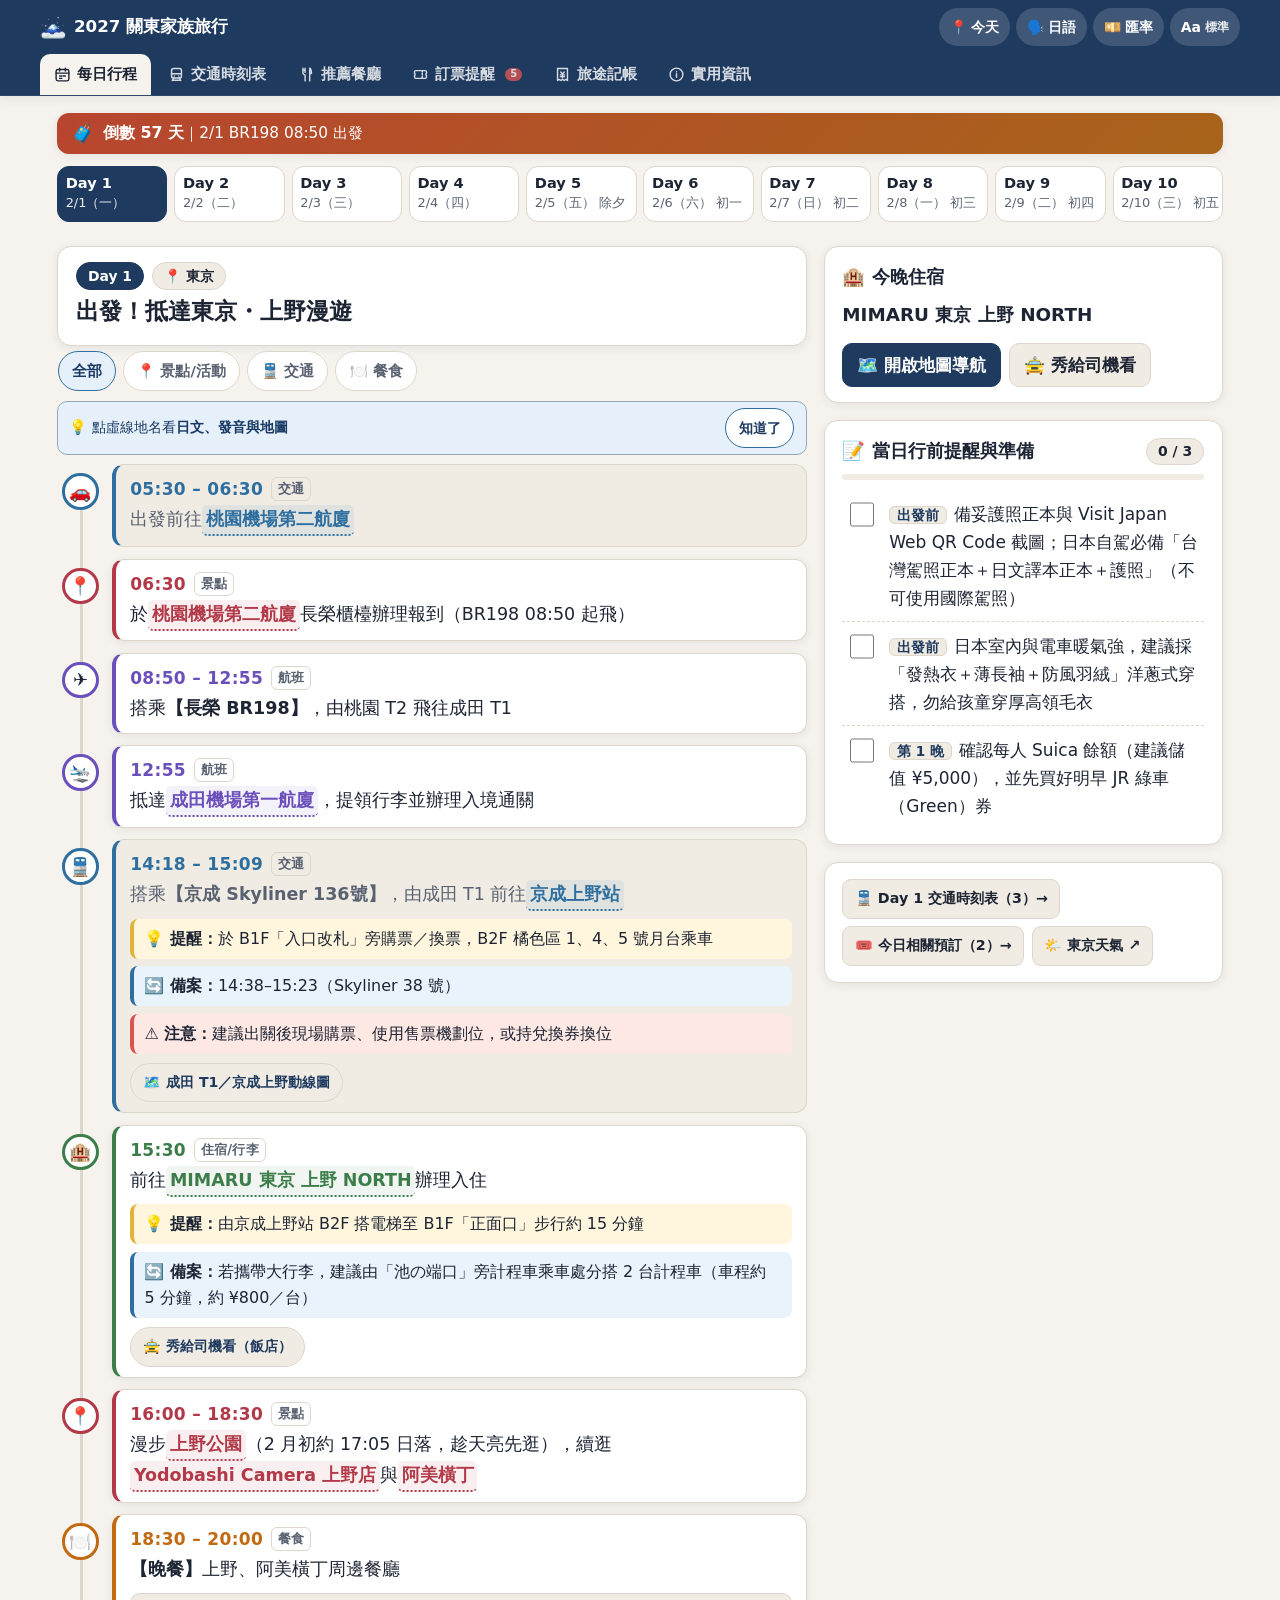
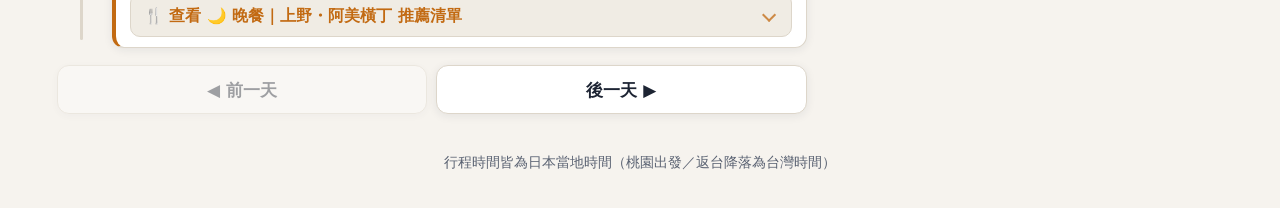
==== commit 07c24212: "Release v39: remove top search button and match expense add button width with rate pill" ====
--- a/index.html
+++ b/index.html
@@ -31,7 +31,6 @@
     <span class="net-pill" id="netPill" role="status">📴 離線</span>
     <div class="tools">
       <button type="button" class="iconbtn" id="todayJumpBtn" aria-label="跳回今天此刻行程" title="跳回今天此刻行程">📍 <span class="lbl">今天</span></button>
-      <button type="button" class="iconbtn" id="topSearchBtn" aria-label="全站綜合搜尋" title="搜尋行程、餐廳、訂票與時刻表">🔍 <span class="lbl">搜尋</span></button>
       <button type="button" class="iconbtn" id="phraseHubBtn" aria-label="旅途日語溝通手冊" title="全場景日語溝通卡">🗣️ <span class="lbl">日語</span></button>
       <button type="button" class="iconbtn" id="calcBtn" aria-label="快速日幣台幣換算" title="快速匯率換算">💴 <span class="lbl">匯率</span></button>
       <button type="button" class="iconbtn" id="fontCycleBtn" aria-label="切換字級大小" title="點擊切換字級大小">Aa <span id="fontLbl" class="font-lbl">標準</span></button>
--- a/style.css
+++ b/style.css
@@ -821,7 +821,31 @@
 /* =========================================================
    6. View: Expense (#v-expense) & Expense Modal
    ========================================================= */
-.exp-hero-bot{display:flex;align-items:center;justify-content:space-between;gap:.5rem;flex-wrap:wrap}
+.exp-hero{
+  flex-direction:row;
+  align-items:center;
+  justify-content:space-between;
+  gap:.65rem;
+}
+.exp-hero-info{
+  min-width:0;
+  flex:1 1 auto;
+  display:flex;
+  flex-direction:column;
+  gap:.22rem;
+}
+.exp-hero-actions{
+  flex:0 0 auto;
+  display:flex;
+  flex-direction:column;
+  align-items:stretch;
+  gap:.34rem;
+}
+.exp-hero-actions .exp-add-btn,
+.exp-hero-actions .hero-pill-btn{
+  width:100%;
+  justify-content:center;
+}
 .exp-hero-amt{font-size:1.36rem;font-weight:900;line-height:1.2}
 .exp-hero-twd{font-size:.92rem;font-weight:700;opacity:.92}
 .exp-add-btn{
@@ -836,6 +860,9 @@
   box-shadow:0 4px 14px rgba(217,88,54,.42),0 0 0 2px rgba(255,255,255,.2);
   min-height:2.4rem;
   white-space:nowrap;
+  display:inline-flex;
+  align-items:center;
+  justify-content:center;
   transition:transform .15s,filter .15s;
 }
 .exp-add-btn:hover{filter:brightness(1.07);transform:translateY(-1px)}
@@ -1268,10 +1295,10 @@
 @media (max-width:639px){
   .sheet-wrap{align-items:flex-end;padding:0}
   .sheet-card{border-radius:18px 18px 0 0;max-width:100%}
-  .exp-hero-top{flex-wrap:nowrap;gap:.4rem}
+  .exp-hero{gap:.5rem}
   .exp-hero-amt{font-size:1.18rem;min-width:0}
   .exp-hero-twd{font-size:.82rem;display:inline-block}
-  .exp-add-btn{padding:.34rem .8rem;font-size:.84rem;min-height:2.2rem;flex:0 0 auto}
+  .exp-add-btn{padding:.34rem .8rem;font-size:.84rem;min-height:2.2rem}
 }
 
 @media (min-width:680px){
@@ -1385,8 +1412,8 @@
   .tools{
     flex:1 1 100%;
     display:grid;
-    grid-template-columns:repeat(5,minmax(0,1fr));
-    gap:5px;
+    grid-template-columns:repeat(4,minmax(0,1fr));
+    gap:6px;
   }
   .iconbtn{
     width:100%;
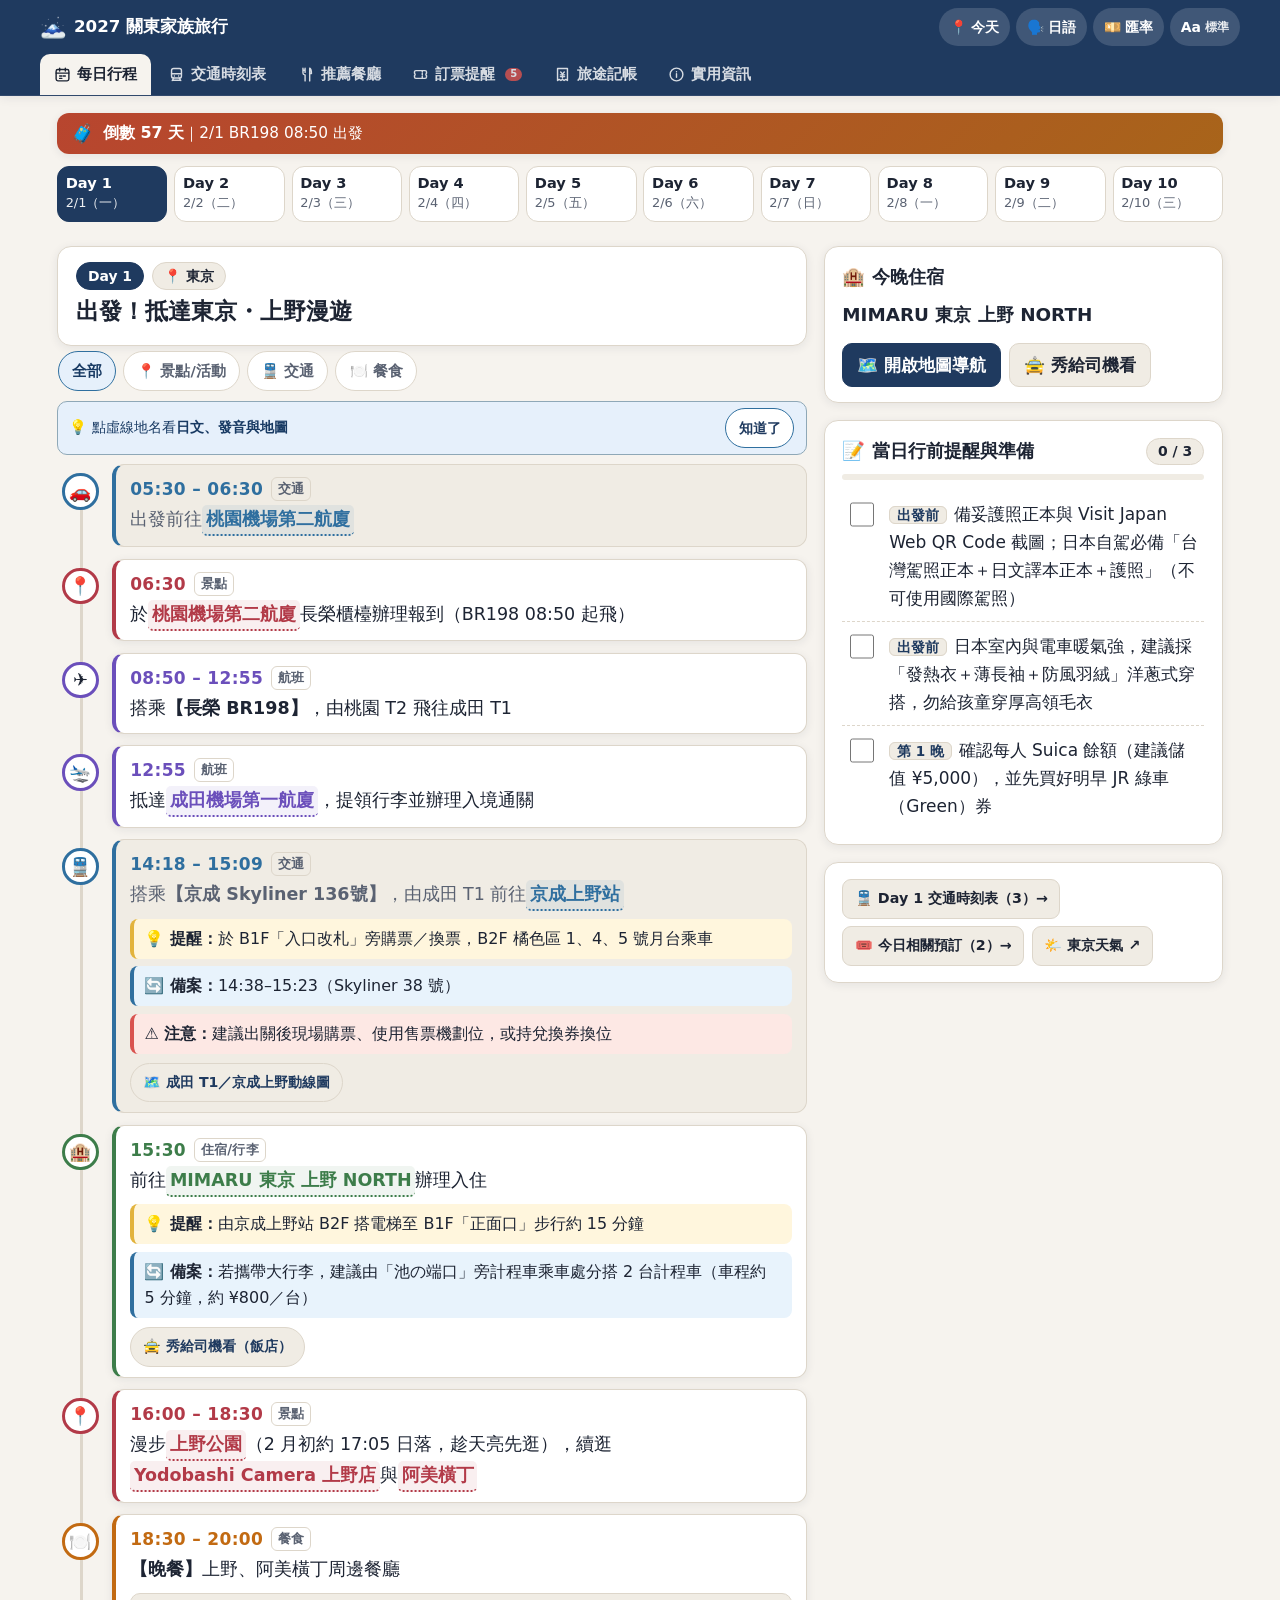
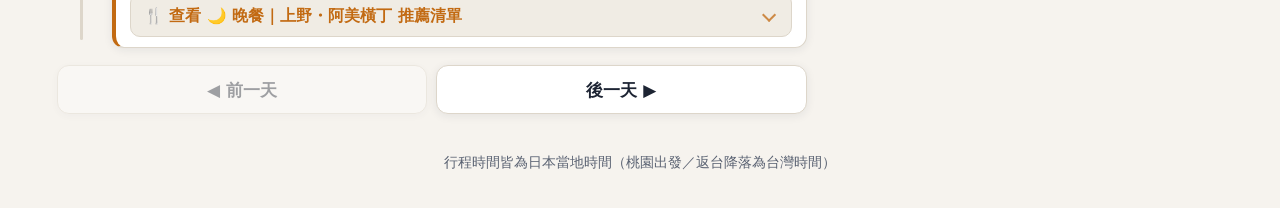
==== commit 50f50e7c: "Release v43: expand all phrase hub scenario chips without horizontal scroll on mobile" ====
--- a/index.html
+++ b/index.html
@@ -175,7 +175,7 @@
         <label class="sr-only" for="hubSearch">搜尋日語會話</label>
         <input id="hubSearch" type="search" placeholder="🔍 搜尋關鍵字…（例：免稅、置物櫃、雪胎、發燒、合照、刷卡、月台）" autocomplete="off">
       </div>
-      <div class="filters hscroll" id="hubCats" role="group" aria-label="依旅途情境篩選日語會話"></div>
+      <div class="filters" id="hubCats" role="group" aria-label="依旅途情境篩選日語會話"></div>
       <div id="partyBar" class="party-bar">
         <span class="party-title">👨‍👩‍👦‍👦 <b>用餐人數：</b></span>
         <div class="party-controls">
--- a/style.css
+++ b/style.css
@@ -947,9 +947,30 @@
 .exp-bar-track i{display:block;height:100%;border-radius:3px}
 .exp-dot{display:inline-block;width:8px;height:8px;border-radius:999px;margin-right:.32rem;vertical-align:middle}
 
-.exp-tools-bar{display:flex;gap:.3rem;flex-wrap:wrap;justify-content:center;padding:.15rem 0 .4rem}
-.exp-tools-bar button{border:1px solid var(--line);background:var(--surface);color:var(--text);border-radius:999px;padding:.28rem .65rem;font-size:.8rem;font-weight:700;min-height:2.2rem}
+.exp-tools-bar{
+  display:grid;
+  grid-template-columns:repeat(5,minmax(0,1fr));
+  gap:.32rem;
+  padding:.15rem 0 .4rem;
+}
+.exp-tools-bar button{
+  border:1px solid var(--line);
+  background:var(--surface);
+  color:var(--text);
+  border-radius:999px;
+  padding:.28rem .2rem;
+  font-size:clamp(11px,.76rem,13px);
+  font-weight:700;
+  min-height:2.25rem;
+  min-width:0;
+  white-space:nowrap;
+  display:inline-flex;
+  align-items:center;
+  justify-content:center;
+  gap:2px;
+}
 .exp-tools-bar button:hover{background:var(--surface2)}
+#expClear{color:var(--urgent)}
 
 /* Floating FAB: Only appears after Hero scrolls out on mobile Ledger tab */
 .exp-fab{
@@ -1025,6 +1046,7 @@
 .progress > div{height:100%;background:var(--now);width:0;transition:width .3s}
 .add-chk-row{display:flex;gap:.45rem;flex-wrap:nowrap}
 .add-chk-row input{flex:1 1 auto;min-width:0;font:inherit;padding:.45rem .68rem;min-height:2.45rem;border-radius:10px;border:1px solid var(--line);background:var(--surface2);color:var(--text)}
+.add-chk-row .btn{flex:0 0 auto;white-space:nowrap}
 .pack-wrap{display:flex;flex-direction:column;gap:.75rem}
 .pack-details > summary{font-weight:800;font-size:1rem;color:var(--primary)}
 .pack-list{margin-top:.55rem;display:grid;grid-template-columns:minmax(0,1fr);gap:.1rem .9rem}
